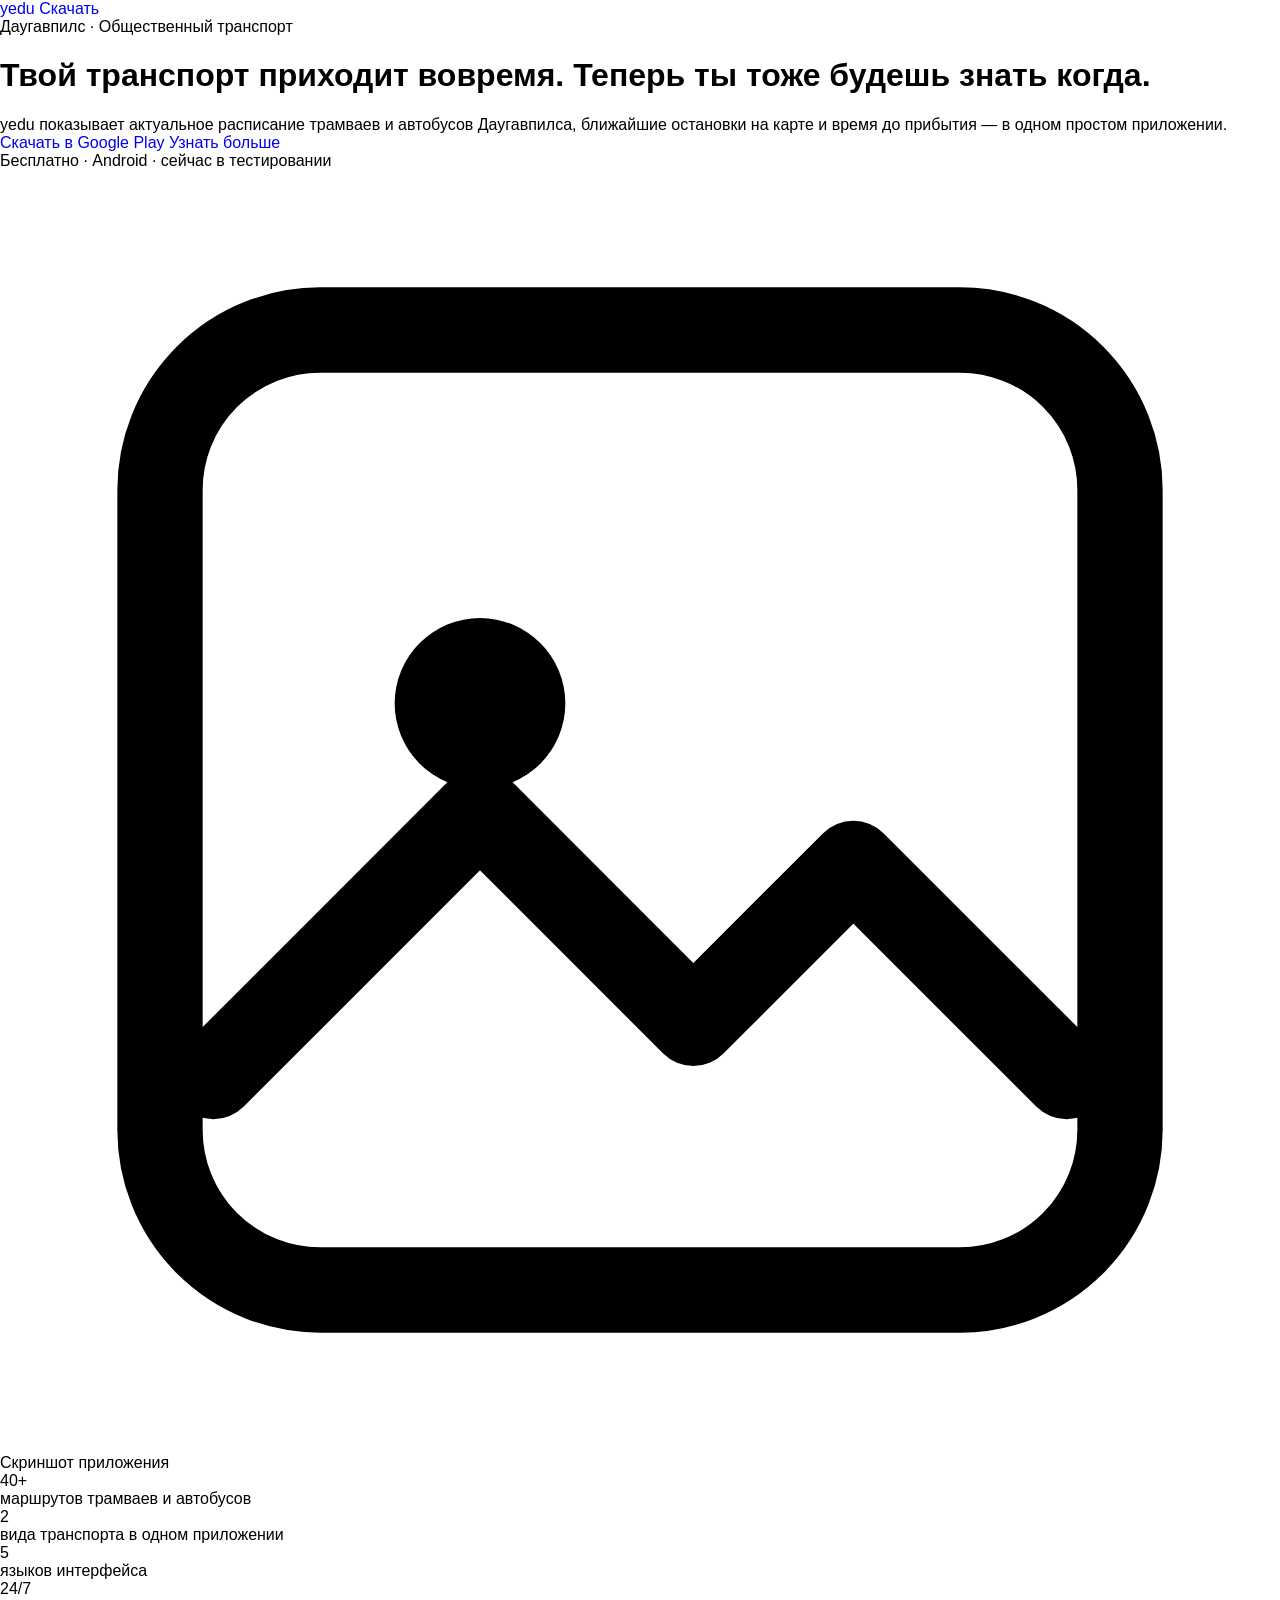
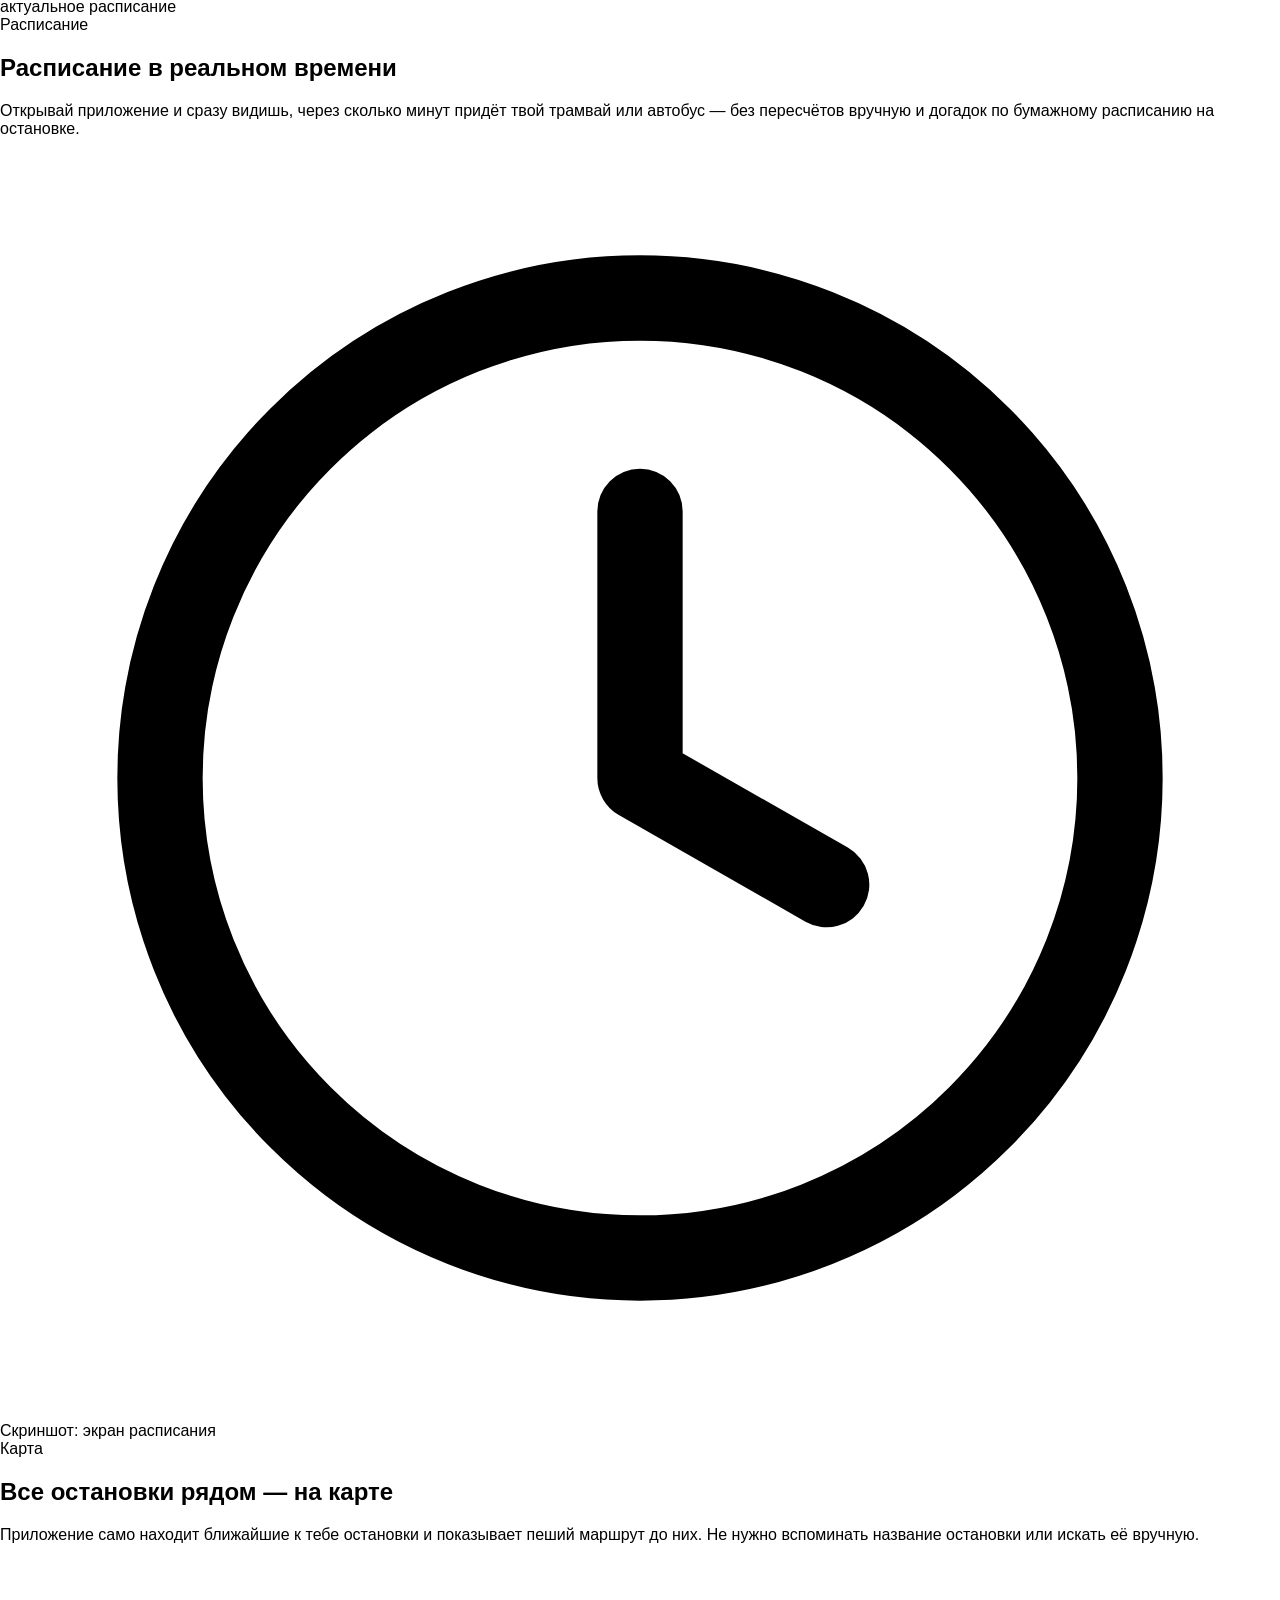
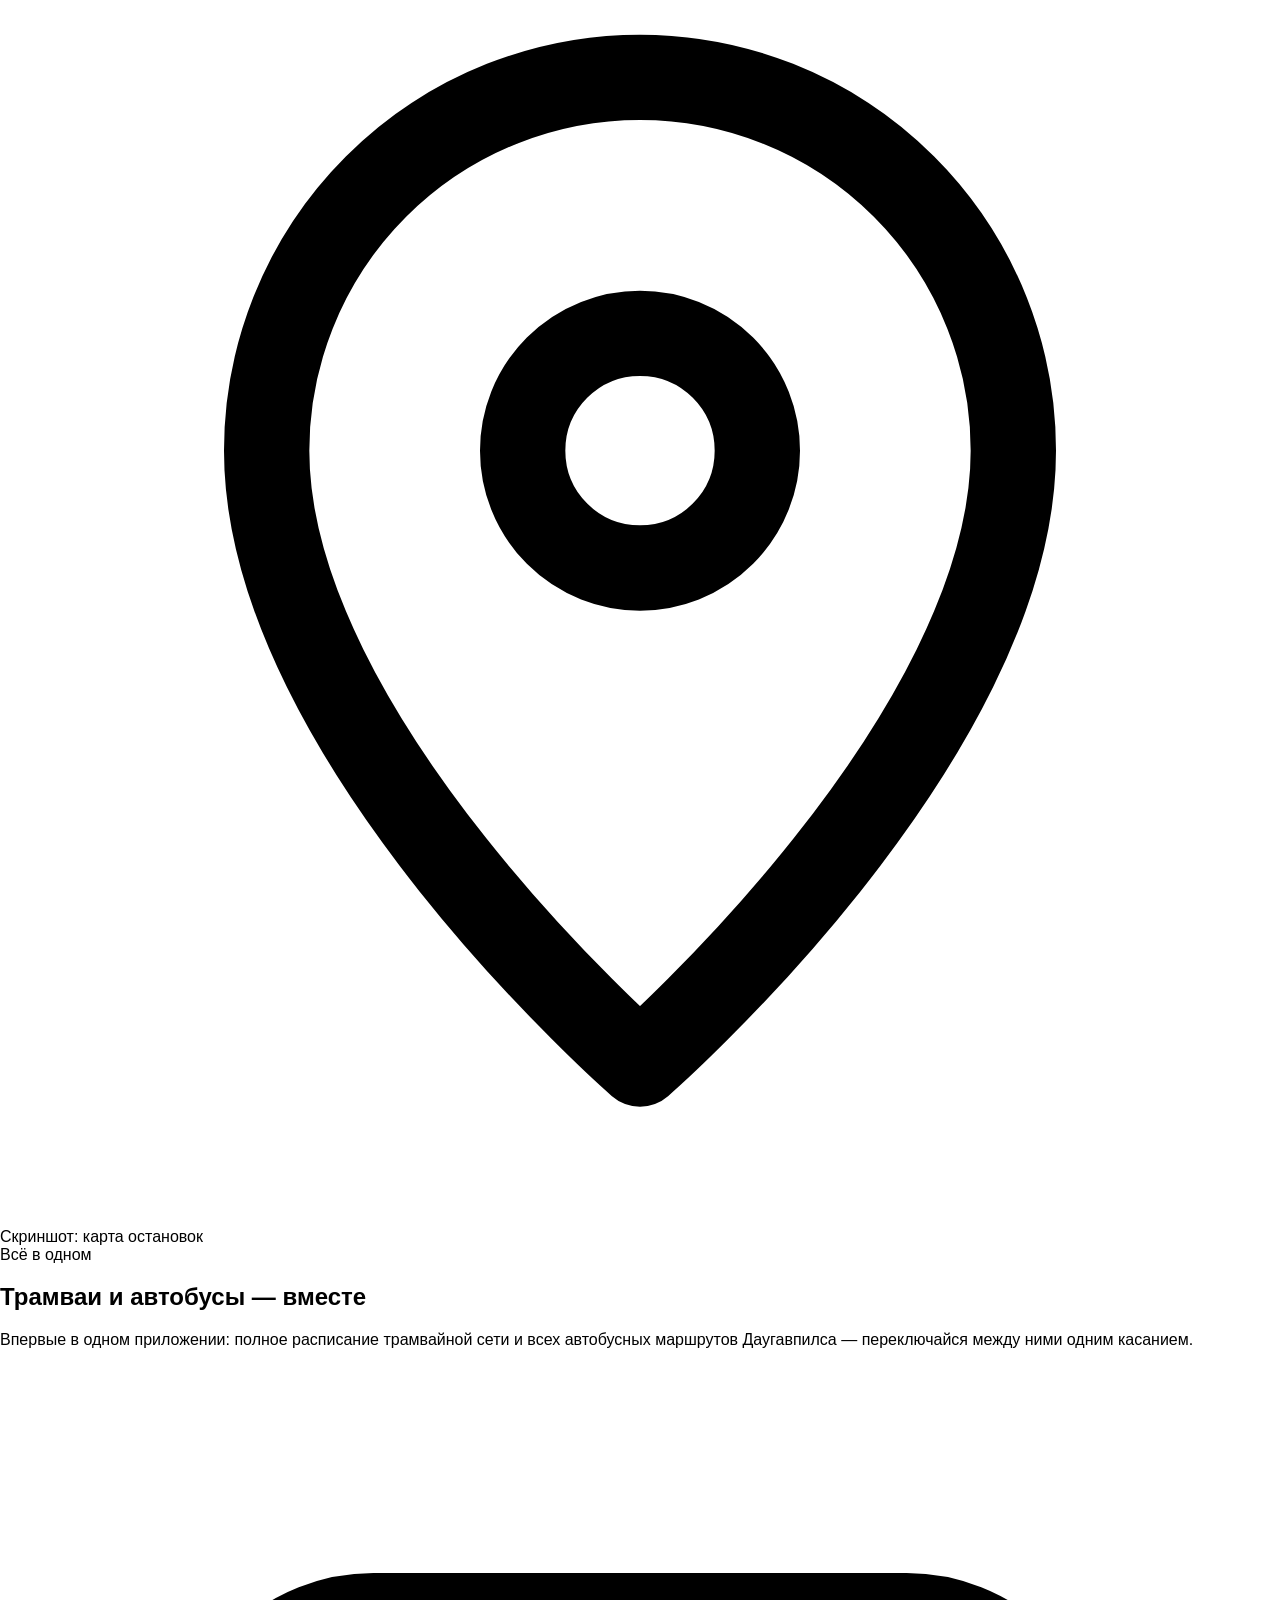
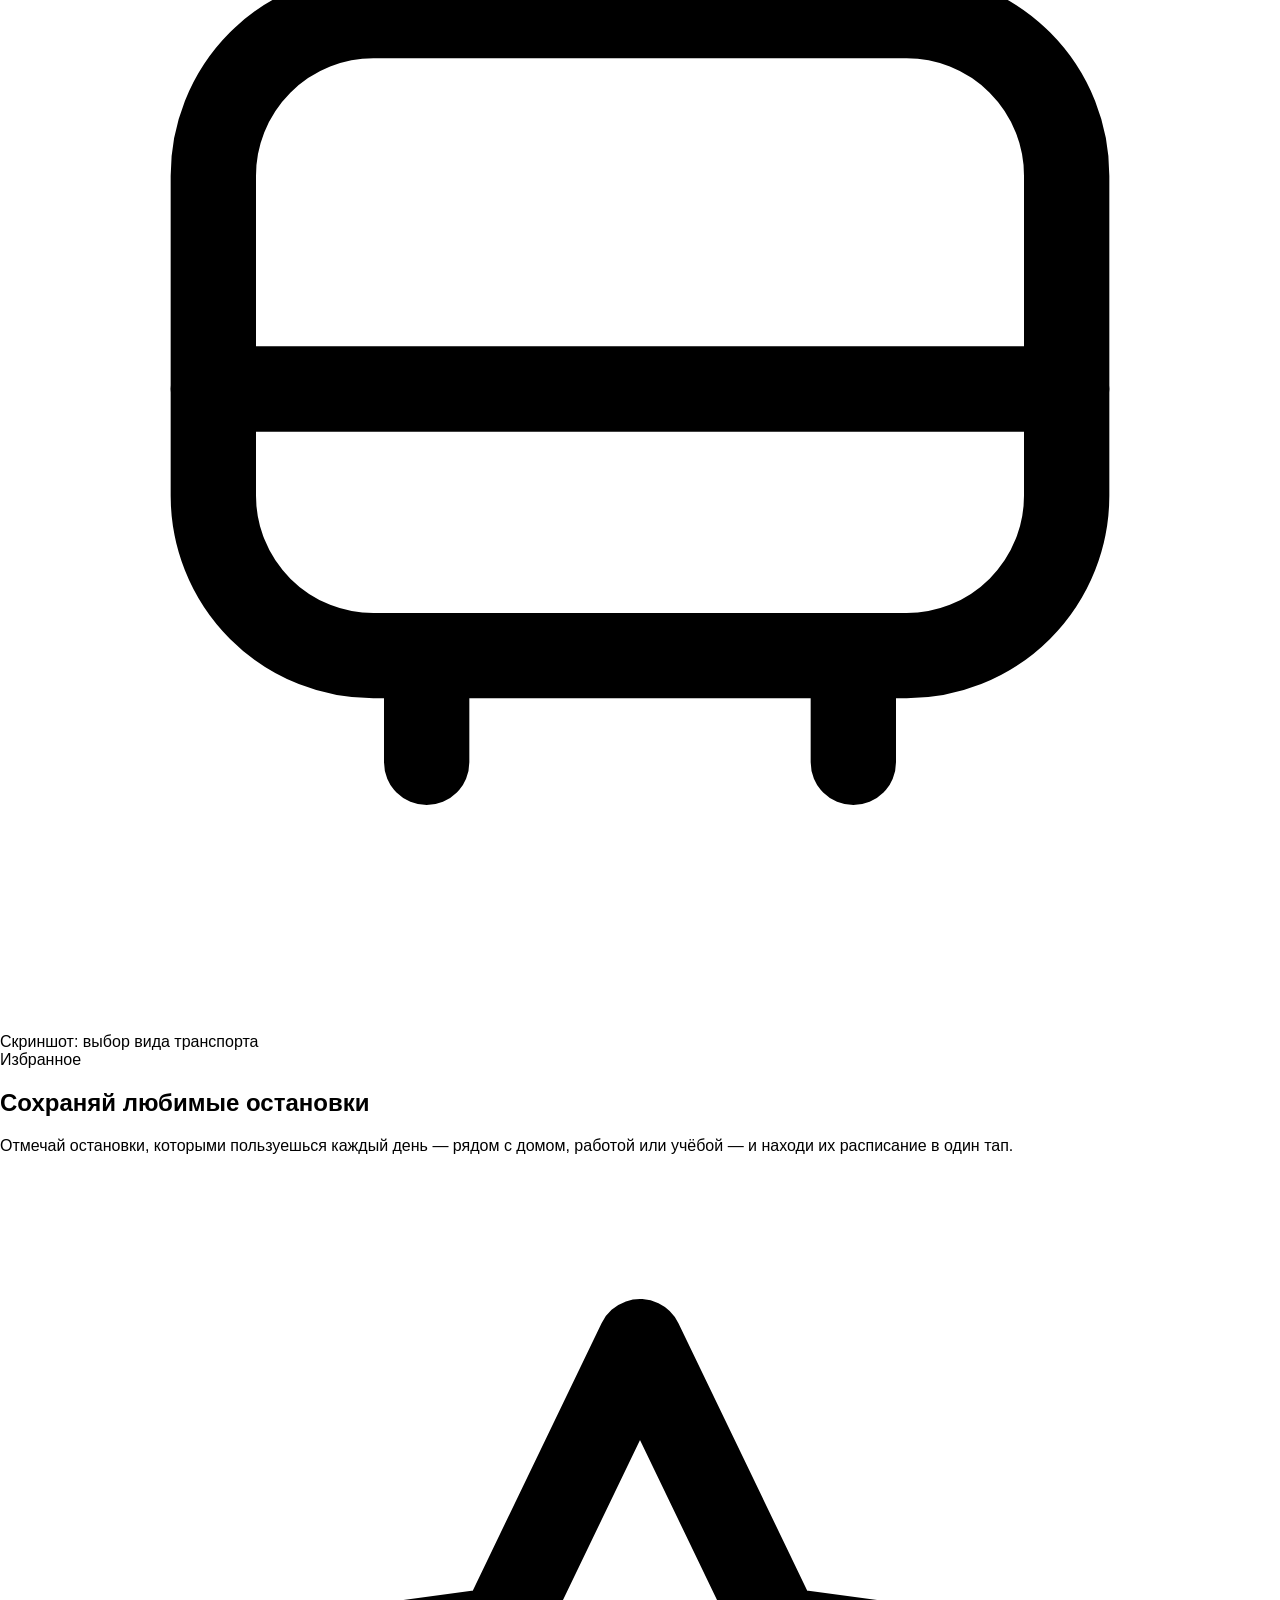
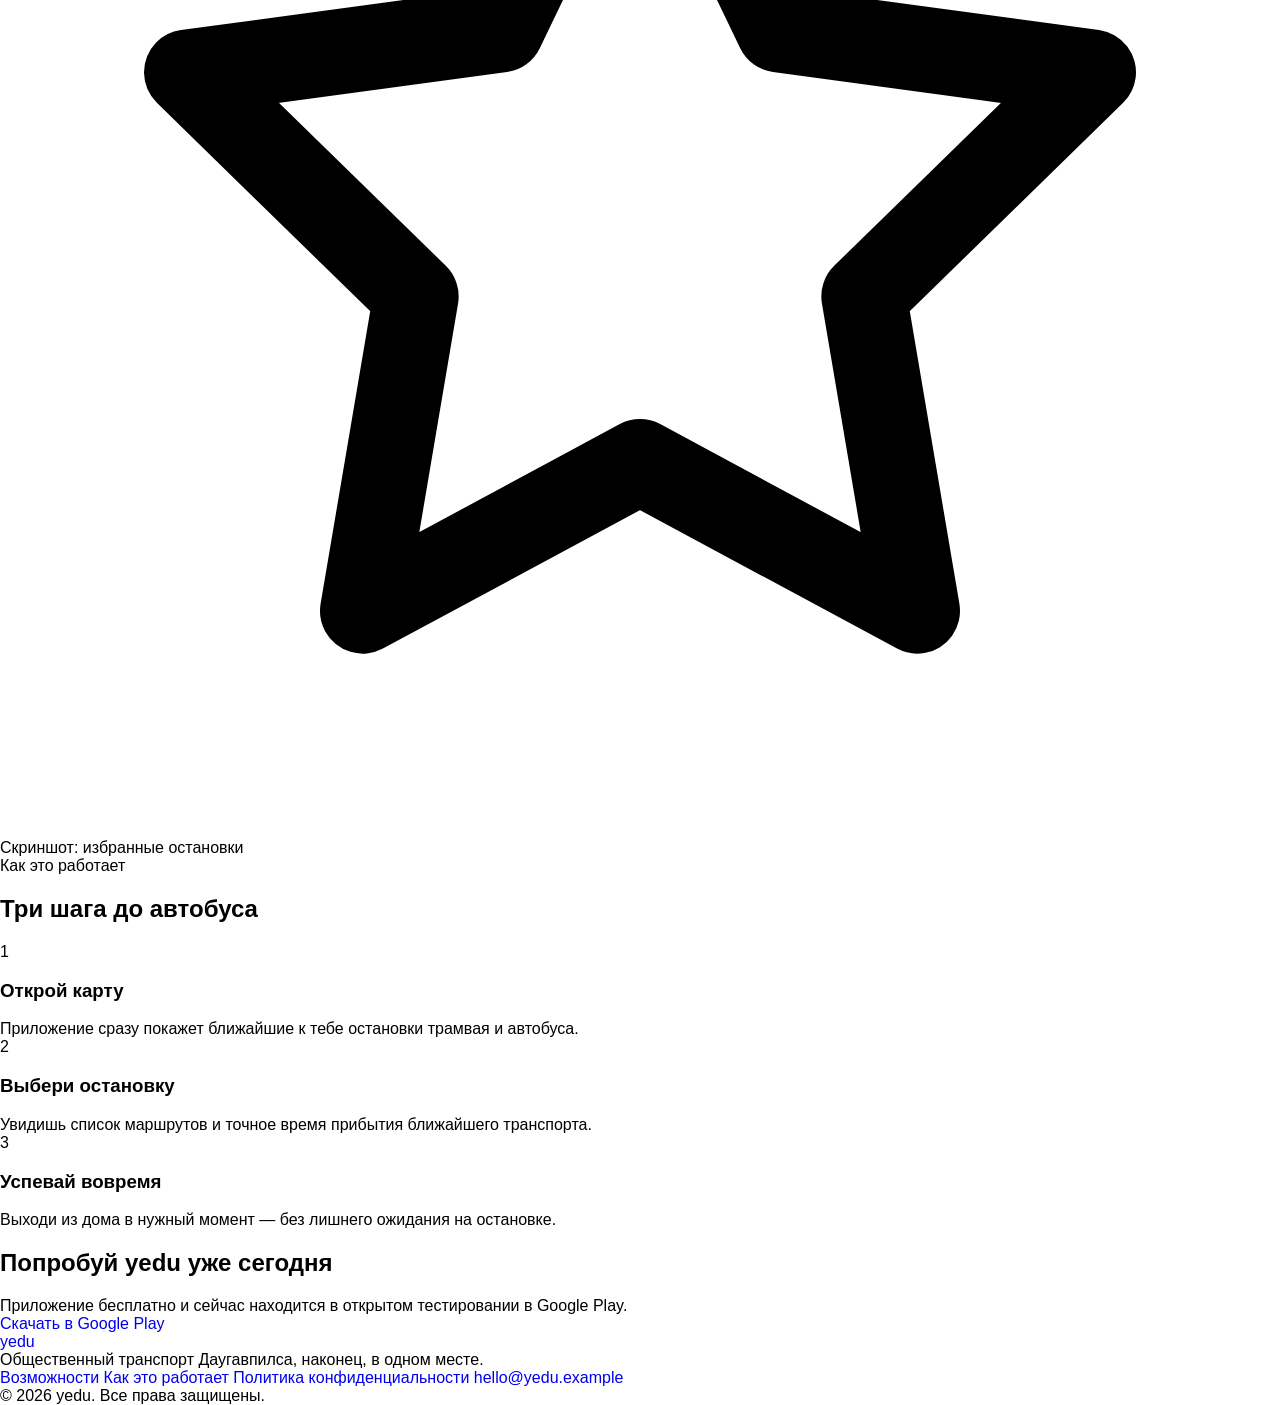
==== index.html @ 458695af "Create index.html" ====
<!DOCTYPE html>
<html lang="ru">
<head>
<meta charset="UTF-8">
<meta name="viewport" content="width=device-width, initial-scale=1.0">
<title>yedu — общественный транспорт Даугавпилса</title>
<meta name="description" content="yedu показывает актуальное расписание трамваев и автобусов Даугавпилса, ближайшие остановки на карте и время прибытия транспорта.">
<link rel="preconnect" href="https://fonts.googleapis.com">
<link rel="preconnect" href="https://fonts.gstatic.com" crossorigin>
<link href="https://fonts.googleapis.com/css2?family=Manrope:wght@500;600;700;800&display=swap" rel="stylesheet">
<link rel="stylesheet" href="css/style.css">
<noscript><style>.reveal { opacity: 1 !important; transform: none !important; }</style></noscript>
</head>
<body>

<nav class="nav">
  <div class="container">
    <a href="#" class="logo">
      <span class="logo-mark"></span>
      yedu
    </a>
    <a href="#download" class="btn btn-accent btn-small">Скачать</a>
  </div>
</nav>

<header class="hero">
  <div class="blob blob-1" data-parallax="0.15"></div>
  <div class="blob blob-2" data-parallax="0.1"></div>
  <div class="container">
    <div class="hero-copy">
      <span class="eyebrow">Даугавпилс · Общественный транспорт</span>
      <h1>Твой транспорт приходит вовремя. Теперь ты тоже будешь знать когда.</h1>
      <p class="lead">
        yedu показывает актуальное расписание трамваев и автобусов Даугавпилса, ближайшие
        остановки на карте и время до прибытия — в одном простом приложении.
      </p>
      <div class="hero-ctas">
        <a href="#download" class="btn btn-primary">Скачать в Google Play</a>
        <a href="#features" class="btn btn-ghost">Узнать больше</a>
      </div>
      <p class="hero-note">Бесплатно · Android · сейчас в тестировании</p>
    </div>
    <div class="hero-visual">
      <div class="phone-frame" data-parallax="-0.06">
        <div class="phone-notch"></div>
        <div class="phone-screen">
          <div class="placeholder-img">
            <svg viewBox="0 0 24 24" fill="none" xmlns="http://www.w3.org/2000/svg">
              <rect x="3" y="3" width="18" height="18" rx="3" stroke="currentColor" stroke-width="1.6"/>
              <circle cx="9" cy="10" r="1.6" fill="currentColor"/>
              <path d="M4 17l5-5 4 4 3-3 4 4" stroke="currentColor" stroke-width="1.6" stroke-linecap="round" stroke-linejoin="round"/>
            </svg>
            Скриншот приложения
          </div>
        </div>
      </div>
    </div>
  </div>
</header>

<section class="stats">
  <div class="container">
    <div>
      <div class="stat-num">40+</div>
      <div class="stat-label">маршрутов трамваев и автобусов</div>
    </div>
    <div>
      <div class="stat-num">2</div>
      <div class="stat-label">вида транспорта в одном приложении</div>
    </div>
    <div>
      <div class="stat-num">5</div>
      <div class="stat-label">языков интерфейса</div>
    </div>
    <div>
      <div class="stat-num">24/7</div>
      <div class="stat-label">актуальное расписание</div>
    </div>
  </div>
</section>

<section class="features" id="features">
  <div class="container">

    <div class="feature-row reveal">
      <div class="feature-copy">
        <span class="eyebrow">Расписание</span>
        <h2>Расписание в реальном времени</h2>
        <p>
          Открывай приложение и сразу видишь, через сколько минут придёт твой трамвай
          или автобус — без пересчётов вручную и догадок по бумажному расписанию на остановке.
        </p>
      </div>
      <div class="feature-visual">
        <div class="placeholder-img">
          <svg viewBox="0 0 24 24" fill="none" xmlns="http://www.w3.org/2000/svg">
            <circle cx="12" cy="12" r="9" stroke="currentColor" stroke-width="1.6"/>
            <path d="M12 7v5l3.5 2" stroke="currentColor" stroke-width="1.6" stroke-linecap="round" stroke-linejoin="round"/>
          </svg>
          Скриншот: экран расписания
        </div>
      </div>
    </div>

    <div class="feature-row reverse reveal">
      <div class="feature-copy">
        <span class="eyebrow">Карта</span>
        <h2>Все остановки рядом — на карте</h2>
        <p>
          Приложение само находит ближайшие к тебе остановки и показывает пеший маршрут
          до них. Не нужно вспоминать название остановки или искать её вручную.
        </p>
      </div>
      <div class="feature-visual">
        <div class="placeholder-img">
          <svg viewBox="0 0 24 24" fill="none" xmlns="http://www.w3.org/2000/svg">
            <path d="M12 21s7-6.1 7-11.5A7 7 0 0 0 5 9.5C5 14.9 12 21 12 21z" stroke="currentColor" stroke-width="1.6" stroke-linejoin="round"/>
            <circle cx="12" cy="9.5" r="2.2" stroke="currentColor" stroke-width="1.6"/>
          </svg>
          Скриншот: карта остановок
        </div>
      </div>
    </div>

    <div class="feature-row reveal">
      <div class="feature-copy">
        <span class="eyebrow">Всё в одном</span>
        <h2>Трамваи и автобусы — вместе</h2>
        <p>
          Впервые в одном приложении: полное расписание трамвайной сети и всех
          автобусных маршрутов Даугавпилса — переключайся между ними одним касанием.
        </p>
      </div>
      <div class="feature-visual">
        <div class="placeholder-img">
          <svg viewBox="0 0 24 24" fill="none" xmlns="http://www.w3.org/2000/svg">
            <rect x="4" y="5" width="16" height="12" rx="3" stroke="currentColor" stroke-width="1.6"/>
            <path d="M4 12h16M8 17v2M16 17v2" stroke="currentColor" stroke-width="1.6" stroke-linecap="round"/>
          </svg>
          Скриншот: выбор вида транспорта
        </div>
      </div>
    </div>

    <div class="feature-row reverse reveal">
      <div class="feature-copy">
        <span class="eyebrow">Избранное</span>
        <h2>Сохраняй любимые остановки</h2>
        <p>
          Отмечай остановки, которыми пользуешься каждый день — рядом с домом,
          работой или учёбой — и находи их расписание в один тап.
        </p>
      </div>
      <div class="feature-visual">
        <div class="placeholder-img">
          <svg viewBox="0 0 24 24" fill="none" xmlns="http://www.w3.org/2000/svg">
            <path d="M12 3.5l2.6 5.4 5.9.8-4.3 4.2 1 5.9-5.2-2.8-5.2 2.8 1-5.9-4.3-4.2 5.9-.8L12 3.5z" stroke="currentColor" stroke-width="1.6" stroke-linejoin="round"/>
          </svg>
          Скриншот: избранные остановки
        </div>
      </div>
    </div>

  </div>
</section>

<section class="how" id="how">
  <div class="container">
    <div class="how-head reveal">
      <span class="eyebrow">Как это работает</span>
      <h2>Три шага до автобуса</h2>
    </div>
    <div class="steps">
      <div class="step reveal">
        <div class="step-num">1</div>
        <h3>Открой карту</h3>
        <p>Приложение сразу покажет ближайшие к тебе остановки трамвая и автобуса.</p>
      </div>
      <div class="step reveal">
        <div class="step-num">2</div>
        <h3>Выбери остановку</h3>
        <p>Увидишь список маршрутов и точное время прибытия ближайшего транспорта.</p>
      </div>
      <div class="step reveal">
        <div class="step-num">3</div>
        <h3>Успевай вовремя</h3>
        <p>Выходи из дома в нужный момент — без лишнего ожидания на остановке.</p>
      </div>
    </div>
  </div>
</section>

<section class="cta-banner reveal" id="download">
  <div class="container">
    <h2>Попробуй yedu уже сегодня</h2>
    <p>Приложение бесплатно и сейчас находится в открытом тестировании в Google Play.</p>
    <a href="#" class="btn btn-primary">Скачать в Google Play</a>
  </div>
</section>

<footer>
  <div class="container">
    <div class="footer-top">
      <div class="footer-brand">
        <a href="#" class="logo">
          <span class="logo-mark"></span>
          yedu
        </a>
        <p>Общественный транспорт Даугавпилса, наконец, в одном месте.</p>
      </div>
      <nav class="footer-links">
        <a href="#features">Возможности</a>
        <a href="#how">Как это работает</a>
        <a href="privacy.html">Политика конфиденциальности</a>
        <a href="mailto:hello@yedu.example">hello@yedu.example</a>
      </nav>
    </div>
    <div class="footer-bottom">
      <span>© 2026 yedu. Все права защищены.</span>
    </div>
  </div>
</footer>

<script src="js/main.js"></script>
</body>
</html>
---- css/style.css ----
@import url("https://fonts.googleapis.com/css2?family=Roboto:ital,wght@0,300;0,400;0,700;1,300;1,400;1,700&display=swap");
.header {
  max-width: 1300px;
  left: 50%;
  transform: translateX(-50%);
  width: 100%;
  height: 50px;
  padding: 30px 0;
  border-bottom: 1px solid rgba(255, 255, 255, 0.3); }
  .header .burger, .header .mhk-logo-mob {
    display: none; }
  .header .content {
    display: flex;
    flex-wrap: wrap; }
    .header .content .btn-group, .header .content .btn-order {
      width: 192px; }
    .header .content .btn-group {
      display: flex;
      align-items: center;
      height: 50px; }
      .header .content .btn-group .btn {
        display: flex;
        align-items: center;
        justify-content: center;
        width: 28px;
        height: 28px; }
        .header .content .btn-group .btn .fab {
          color: #FFF;
          font-size: 16px; }
    .header .content ul {
      display: flex;
      height: 50px;
      align-items: center;
      justify-content: center;
      width: calc(100% - 384px); }
      .header .content ul li {
        display: flex;
        justify-content: center;
        padding: 0 20px; }
        .header .content ul li .link {
          font-size: 13px;
          letter-spacing: 3px;
          color: #FFF;
          text-transform: uppercase;
          line-height: 18px;
          font-weight: 300;
          text-align: center; }
        .header .content ul li .mhk-logo {
          display: block;
          margin: 0 120px;
          width: 84px;
          height: 33px;
          background: url("../img/mhk-logo.svg") no-repeat center;
          background-size: 84px auto; }
    .header .content .btn-order {
      text-transform: uppercase;
      height: 50px;
      font-size: 13px;
      border-radius: 25px;
      letter-spacing: 3px;
      line-height: 18px;
      background: transparent;
      border: 1px solid;
      color: #FFF;
      border-color: #FFF;
      line-height: 48px; }
      .header .content .btn-order:hover {
        color: #222;
        background: #FFF;
        transition: all 0.3s ease-in-out; }
      .header .content .btn-order i {
        margin-left: 10px; }
  @media screen and (max-width: 1340px) {
    .header {
      max-width: calc(100% - 40px);
      width: calc(100% - 40px); }
      .header .content > ul > li > .mhk-logo {
        margin: 0; } }
  @media screen and (max-width: 960px) {
    .header .content .btn-group, .header .content .btn-order {
      width: 160px; }
    .header .content ul {
      width: calc(100% - 320px); }
      .header .content ul li {
        padding: 15px; } }
  @media screen and (max-width: 860px) {
    .header .content .btn-group, .header .content .btn-order {
      width: 84px; }
    .header .content .btn-order {
      margin-left: 34px;
      width: 50px; }
      .header .content .btn-order .title {
        display: none; }
      .header .content .btn-order .fas {
        margin-left: 0; }
    .header .content ul {
      width: calc(100% - 168px); }
      .header .content ul li {
        padding: 0 10px; } }
  @media screen and (max-width: 720px) {
    .header .mhk-logo-mob {
      z-index: 11;
      position: absolute;
      display: block;
      left: 0;
      top: 38px;
      width: 84px;
      height: 33px;
      background: url("../img/mhk-logo.svg") no-repeat center;
      background-size: 84px auto; }
    .header .burger {
      position: absolute;
      z-index: 11;
      display: flex;
      align-items: center;
      top: 38px;
      right: 0;
      width: 33px;
      height: 32px;
      padding: 0;
      border: none;
      background: transparent; }
      .header .burger .bars {
        position: relative;
        width: 33px;
        height: 2px;
        background: #FFF; }
        .header .burger .bars:before, .header .burger .bars:after {
          position: absolute;
          left: 0;
          width: 33px;
          height: 2px;
          content: '';
          background: #FFF;
          transform: rotate(0deg); }
        .header .burger .bars:before {
          top: 15px; }
        .header .burger .bars:after {
          bottom: 15px; }
    .header .content {
      position: absolute;
      display: none;
      top: -100%;
      height: calc(100% - 110px); }
    .header.open {
      position: absolute;
      left: 0;
      width: 100%;
      height: 100vh;
      border: none;
      background: #FFF; }
      .header.open .mhk-logo-mob {
        left: 20px;
        transition: background-image 0.3s ease-in-out;
        background: url("../img/mhk-logo-dark.svg") no-repeat center;
        background-size: 84px auto; }
      .header.open .burger {
        right: 20px; }
        .header.open .burger .bars {
          transition: all 0.3s ease-in-out;
          background: rgba(255, 255, 255, 0); }
          .header.open .burger .bars:before, .header.open .burger .bars:after {
            top: 0;
            background: #222;
            transition: all 0.3s ease-in-out; }
          .header.open .burger .bars:before {
            transform: rotate(45deg); }
          .header.open .burger .bars:after {
            transform: rotate(-45deg); }
      .header.open .content {
        display: block;
        top: 110px;
        width: calc(100% - 40px);
        padding: 0 20px;
        transition: all 0.3s ease-in-out; }
        .header.open .content .btn-group {
          width: 100%;
          margin-left: -10px; }
          .header.open .content .btn-group .btn > .fab {
            color: #222; }
            .header.open .content .btn-group .btn > .fab:hover {
              color: #D4B254;
              transition: color 0.3s ease-in-out; }
        .header.open .content ul {
          display: block;
          width: 100%;
          height: auto;
          flex-wrap: wrap;
          padding-bottom: 20px; }
          .header.open .content ul li {
            width: 100%;
            padding: 0; }
            .header.open .content ul li .link {
              display: block;
              width: 100%;
              padding: 10px 0;
              color: #222;
              text-align: left; }
              .header.open .content ul li .link:hover {
                color: #D4B254;
                transition: color 0.3s ease-in-out; }
            .header.open .content ul li .mhk-logo {
              display: none; }
        .header.open .content .btn-order {
          margin-left: 0;
          width: 100%;
          color: #D4B254;
          border-color: #D4B254; }
          .header.open .content .btn-order .title {
            display: inline-block; }
          .header.open .content .btn-order .fas {
            margin-left: 10px; }
          .header.open .content .btn-order:hover {
            color: #FFF;
            background: #D4B254; } }

.slideshow-container .header {
  position: absolute;
  top: 0;
  left: 50%;
  transform: translateX(-50%);
  z-index: 5; }
  .slideshow-container .header.open {
    position: fixed;
    left: 0;
    max-width: 100%;
    transform: translateX(0); }

.footer {
  position: relative;
  width: calc(100% - 40px);
  min-height: 395px;
  padding: 40px 20px 60px 20px;
  background: #000; }
  .footer:before {
    position: absolute;
    z-index: 1;
    left: 0;
    top: 0;
    display: block;
    width: 100%;
    height: 100%;
    content: '';
    opacity: 0.1;
    background: url("../img/footer.jpg") no-repeat center;
    background-size: cover; }
  .footer .content {
    position: relative;
    z-index: 2;
    margin: 0 auto;
    display: flex;
    flex-wrap: wrap;
    justify-content: center;
    width: 100%;
    max-width: 1300px; }
    .footer .content .mhk-logo {
      position: relative;
      width: 100%;
      height: 32px;
      background: url("../img/mhk-logo.svg") no-repeat center;
      background-size: auto 32px; }
      .footer .content .mhk-logo:before, .footer .content .mhk-logo:after {
        position: absolute;
        top: 16px;
        width: calc(50% - 60px);
        height: 1px;
        content: '';
        background: rgba(255, 255, 255, 0.2); }
      .footer .content .mhk-logo:before {
        left: 0; }
      .footer .content .mhk-logo:after {
        right: 0; }
    .footer .content .nav {
      display: flex;
      flex-wrap: wrap;
      width: 100%;
      max-width: 860px; }
      .footer .content .nav .col {
        width: 25%; }
        .footer .content .nav .col h5 {
          margin: 0;
          display: block;
          padding: 32px 0 24px 0;
          font-size: 24px;
          font-weight: 700;
          color: #FFF;
          line-height: 42px; }
        .footer .content .nav .col ul {
          padding: 0; }
          .footer .content .nav .col ul li a {
            font-size: 13px;
            line-height: 30px;
            letter-spacing: 3px;
            text-transform: uppercase;
            color: rgba(255, 255, 255, 0.8); }
            .footer .content .nav .col ul li a:hover {
              color: #FFF;
              transition: all 0.3s ease-in-out; }
          .footer .content .nav .col ul.social {
            display: flex;
            flex-wrap: nowrap; }
            .footer .content .nav .col ul.social li {
              padding-right: 15px; }
              .footer .content .nav .col ul.social li a {
                display: flex;
                align-items: center;
                justify-content: center;
                width: 40px;
                height: 40px;
                background: #FFF;
                border-radius: 50%; }
                .footer .content .nav .col ul.social li a .fab {
                  color: #000;
                  text-align: center;
                  width: 18px;
                  font-size: 22px; }
                  .footer .content .nav .col ul.social li a .fab.fa-facebook-f {
                    width: 10px;
                    font-size: 18px; }
                  .footer .content .nav .col ul.social li a .fab.fa-twitter {
                    margin-top: 1px; }
    .footer .content .copyrights {
      width: 100%;
      padding: 38px 0 54px 0px;
      font-size: 13px;
      line-height: 26px;
      color: rgba(255, 255, 255, 0.5);
      text-align: center;
      border-bottom: 1px solid rgba(255, 255, 255, 0.2); }
  @media screen and (max-width: 760px) {
    .footer .content > .nav > .col {
      width: 50%; } }
  @media screen and (max-width: 414px) {
    .footer .content > .nav > .col {
      width: 100%;
      display: flex;
      flex-wrap: wrap;
      justify-content: center;
      text-align: center; }
      .footer .content > .nav > .col h5 {
        width: 100%; }
      .footer .content > .nav > .col ul {
        width: 100%; }
        .footer .content > .nav > .col ul.social {
          justify-content: center; }
          .footer .content > .nav > .col ul.social li {
            padding: 0 8px; } }

.slideshow-container {
  position: relative;
  width: 100%;
  height: 900px;
  background: #222; }
  .slideshow-container .slides {
    position: relative;
    display: flex;
    align-items: center;
    width: calc(100% - 40px);
    height: 860px;
    padding: 40px 20px 0 20px; }
    .slideshow-container .slides .dd {
      position: relative;
      z-index: 3;
      margin: 0 auto;
      display: flex;
      flex-wrap: wrap;
      max-width: 1300px;
      width: 100%;
      color: #FFF;
      justify-content: center;
      text-align: center; }
      .slideshow-container .slides .dd label {
        display: block;
        margin-bottom: 6px;
        width: 100%;
        font-size: 13px;
        text-transform: uppercase;
        letter-spacing: 3px;
        font-weight: 300; }
      .slideshow-container .slides .dd h1 {
        display: block;
        margin: 0 15%;
        width: 70%;
        font-size: 52px;
        letter-spacing: -1px;
        font-weight: 700;
        line-height: 58px; }
      .slideshow-container .slides .dd .btn {
        margin-top: 30px;
        text-transform: uppercase;
        padding: 0 55px;
        height: 60px;
        font-size: 15px;
        border-radius: 30px;
        letter-spacing: 3px;
        line-height: 20px;
        border: none;
        color: #FFF;
        background: #D4B254;
        box-shadow: 0 2px 10px rgba(0, 0, 0, 0.33); }
        .slideshow-container .slides .dd .btn:hover {
          transition: all 0.3s ease-in-out;
          background: #C8A74B; }
        .slideshow-container .slides .dd .btn:hover {
          box-shadow: 0 2px 5px rgba(0, 0, 0, 0.4); }
    .slideshow-container .slides:before {
      display: block;
      position: absolute;
      left: 0;
      top: 0;
      z-index: 2;
      width: 100%;
      height: 100%;
      content: '';
      background-image: linear-gradient(rgba(0, 0, 0, 0.5), rgba(0, 0, 0, 0.3)); }
    .slideshow-container .slides.slide1, .slideshow-container .slides.slide2 {
      position: relative;
      z-index: 1; }
    .slideshow-container .slides.slide1 {
      background: url("../img/cover_pic1.jpg") no-repeat center;
      background-size: cover; }
    .slideshow-container .slides.slide2 {
      background: url("../img/cover_pic2.jpg") no-repeat center;
      background-size: cover; }
    .slideshow-container .slides.fade {
      -webkit-animation-name: fade;
      -webkit-animation-duration: 5s;
      animation-name: fade;
      animation-duration: 5s;
      animation-timing-function: ease-in-out; }

@-webkit-keyframes fade {
  0% {
    opacity: 0.2; }
  5% {
    opacity: 1; }
  95% {
    opacity: 1; }
  100% {
    opacity: 0.2; } }

@keyframes fade {
  0% {
    opacity: 0.2; }
  5% {
    opacity: 1; }
  95% {
    opacity: 1; }
  100% {
    opacity: 0.2; } }
  .slideshow-container .slide-bars {
    position: absolute;
    bottom: 30px;
    left: 0;
    z-index: 4;
    display: flex;
    width: 100%;
    height: 5px;
    justify-content: center; }
    .slideshow-container .slide-bars .bar {
      margin: 0 5px;
      width: 50px;
      height: 5px;
      border-radius: 2.5px;
      background: #FFF; }
      .slideshow-container .slide-bars .bar.active {
        background: #D4B254; }
  @media screen and (max-width: 414px) {
    .slideshow-container {
      min-height: 736px;
      height: auto; }
      .slideshow-container .slides {
        height: 586px;
        padding: 110px 20px 40px 20px; }
        .slideshow-container .slides h1 {
          margin: 0;
          width: 100%;
          font-size: 42px; } }

.intro-container {
  display: flex;
  flex-wrap: wrap;
  width: 100%;
  padding: 2px 0;
  background: #FFF; }
  .intro-container .pic {
    width: 50%;
    height: 666px;
    background: url("../img/intro.jpg") no-repeat;
    background-size: cover; }
  .intro-container .dd {
    display: flex;
    flex-wrap: wrap;
    align-content: center;
    max-width: 560px;
    width: calc(100% - 90px);
    padding: 20px 20px 20px 70px; }
    .intro-container .dd label {
      display: block;
      padding: 6px 0;
      text-transform: uppercase;
      font-size: 13px;
      color: #D4B254;
      letter-spacing: 3px;
      line-height: 18px;
      font-weight: 300; }
    .intro-container .dd h2 {
      margin: 0;
      display: block;
      font-size: 42px;
      color: #222;
      line-height: 52px;
      font-weight: 700; }
    .intro-container .dd p {
      display: block;
      padding-top: 28px;
      font-size: 15px;
      color: #777;
      line-height: 28px; }
    .intro-container .dd .btn {
      margin-top: 30px;
      text-transform: uppercase;
      padding: 0 55px;
      height: 60px;
      font-size: 15px;
      border-radius: 30px;
      letter-spacing: 3px;
      line-height: 20px;
      border: none;
      color: #FFF;
      background: #D4B254; }
      .intro-container .dd .btn:hover {
        transition: all 0.3s ease-in-out;
        background: #C8A74B; }
  @media screen and (max-width: 1320px) {
    .intro-container .dd {
      max-width: calc(50% - 120px);
      padding: 20px 50px 20px 70px; } }
  @media screen and (max-width: 760px) {
    .intro-container .pic {
      order: 2;
      width: 100%;
      height: 420px; }
    .intro-container .dd {
      order: 1;
      max-width: calc(100% - 40px);
      width: calc(100% - 40px);
      padding: 40px 20px;
      text-align: center;
      justify-content: center; } }

.feedback-container {
  position: relative;
  display: flex;
  align-items: center;
  min-height: 600px;
  background: #EEE; }
  .feedback-container .feedback {
    margin: 0 auto;
    max-width: 600px;
    width: calc(100% - 40px);
    padding: 40px 20px;
    text-align: center; }
    .feedback-container .feedback label {
      text-transform: uppercase;
      font-size: 13px;
      color: #D4B254;
      letter-spacing: 3px;
      line-height: 18px;
      font-weight: 300; }
    .feedback-container .feedback h3 {
      margin: 0;
      padding: 9px 0;
      display: block;
      font-size: 32px;
      color: #222;
      line-height: 42px;
      font-weight: 700; }
    .feedback-container .feedback p, .feedback-container .feedback .by {
      display: block;
      font-size: 18px;
      line-height: 32px;
      color: #777; }
    .feedback-container .feedback p {
      padding: 15px 0;
      font-size: 18px;
      line-height: 32px; }
    .feedback-container .feedback .by {
      font-size: 15px;
      line-height: 28px; }
    .feedback-container .feedback .btn {
      margin-top: 30px;
      text-transform: uppercase;
      padding: 0 55px;
      height: 60px;
      font-size: 15px;
      border-radius: 30px;
      letter-spacing: 3px;
      line-height: 20px;
      border: none;
      color: #FFF;
      background: #D4B254; }
      .feedback-container .feedback .btn:hover {
        transition: all 0.3s ease-in-out;
        background: #C8A74B; }
    .feedback-container .feedback.fade {
      -webkit-animation-name: fade;
      -webkit-animation-duration: 5s;
      animation-name: fade;
      animation-duration: 5s;
      animation-timing-function: ease-in-out; }

@-webkit-keyframes fade {
  0% {
    opacity: 0; }
  10% {
    opacity: 1; }
  90% {
    opacity: 1; }
  100% {
    opacity: 0; } }

@keyframes fade {
  0% {
    opacity: 0; }
  10% {
    opacity: 1; }
  90% {
    opacity: 1; }
  100% {
    opacity: 0; } }
  .feedback-container .btn-prev, .feedback-container .btn-next {
    position: absolute;
    top: 50%;
    left: 50%;
    display: block;
    width: 35px;
    height: 70px;
    border: none; }
    .feedback-container .btn-prev:before, .feedback-container .btn-prev:after, .feedback-container .btn-next:before, .feedback-container .btn-next:after {
      position: absolute;
      width: 2px;
      height: 50px;
      background: #D4B254;
      content: ''; }
    .feedback-container .btn-prev:hover:before, .feedback-container .btn-prev:hover:after, .feedback-container .btn-next:hover:before, .feedback-container .btn-next:hover:after {
      background: #C8A74B;
      transition: background-color 0.3s ease-in-out; }
  .feedback-container .btn-prev {
    transform: translate(-575px, -35px); }
    .feedback-container .btn-prev:before {
      top: -7px;
      transform: rotate(45deg); }
    .feedback-container .btn-prev:after {
      bottom: -7px;
      transform: rotate(-45deg); }
  .feedback-container .btn-next {
    transform: translate(575px, -35px); }
    .feedback-container .btn-next:before {
      bottom: -7px;
      transform: rotate(45deg); }
    .feedback-container .btn-next:after {
      top: -7px;
      transform: rotate(-45deg); }
  @media screen and (max-width: 1320px) {
    .feedback-container .btn-prev, .feedback-container .btn-next {
      transform: translate(0, -35px); }
    .feedback-container .btn-prev {
      left: 40px; }
    .feedback-container .btn-next {
      left: inherit;
      right: 40px; } }
  @media screen and (max-width: 960px) {
    .feedback-container .feedback {
      max-width: 100%;
      width: calc(100% - 210px);
      padding: 40px 105px; } }
  @media screen and (max-width: 414px) {
    .feedback-container .feedback {
      width: calc(100% - 90px);
      padding: 40px 45px; }
      .feedback-container .feedback p {
        width: calc(100% - 40px);
        padding: 15px 20px; }
    .feedback-container .btn-prev, .feedback-container .btn-next {
      width: 25px;
      height: 50px; }
      .feedback-container .btn-prev:before, .feedback-container .btn-prev:after, .feedback-container .btn-next:before, .feedback-container .btn-next:after {
        height: 36px; }
    .feedback-container .btn-prev {
      left: 20px; }
      .feedback-container .btn-prev:before {
        top: -5px; }
      .feedback-container .btn-prev:after {
        bottom: -5px; }
    .feedback-container .btn-next {
      left: inherit;
      right: 20px; }
      .feedback-container .btn-next:before {
        bottom: -5px; }
      .feedback-container .btn-next:after {
        top: -5px; } }

.gallery-preview {
  margin: 0 auto;
  display: flex;
  flex-wrap: wrap;
  max-width: 1320px;
  width: 100%;
  padding: 60px 0 100px 0;
  text-align: center;
  justify-content: center; }
  .gallery-preview h4 {
    display: block;
    margin: 0;
    padding: 25px 20px;
    width: calc(100% - 40px);
    font-size: 32px;
    color: #222;
    font-weight: 700;
    line-height: 42px; }
  .gallery-preview ul {
    display: flex;
    flex-wrap: wrap;
    width: 100%;
    padding: 0; }
    .gallery-preview ul li {
      width: calc(25% - 20px);
      padding: 10px; }
      .gallery-preview ul li .gallery-pic img {
        position: relative;
        z-index: 1;
        width: 100%;
        display: block;
        transform: scale(1, 1); }
      .gallery-preview ul li .gallery-pic:hover img {
        z-index: 2;
        transform: scale(1.05, 1.05);
        transition: transform 0.3s ease-in-out; }
  .gallery-preview .btn {
    margin-top: 30px;
    text-transform: uppercase;
    padding: 0 55px;
    height: 60px;
    font-size: 15px;
    border-radius: 30px;
    letter-spacing: 3px;
    line-height: 20px;
    border: none;
    color: #FFF;
    background: #D4B254; }
    .gallery-preview .btn:hover {
      transition: all 0.3s ease-in-out;
      background: #C8A74B; }
  @media screen and (max-width: 1340px) {
    .gallery-preview ul {
      width: calc(100% - 20px);
      padding: 0 10px; } }
  @media screen and (max-width: 960px) {
    .gallery-preview ul li {
      width: calc(50% - 20px); } }
  @media screen and (max-width: 414px) {
    .gallery-preview {
      padding: 20px 0 50px 0; } }
  @media screen and (max-width: 375px) {
    .gallery-preview ul li {
      width: calc(100% - 20px); } }

/*!
 * Font Awesome Free 5.15.1 by @fontawesome - https://fontawesome.com
 * License - https://fontawesome.com/license/free (Icons: CC BY 4.0, Fonts: SIL OFL 1.1, Code: MIT License)
 */
.fa,
.fas,
.far,
.fal,
.fad,
.fab {
  -moz-osx-font-smoothing: grayscale;
  -webkit-font-smoothing: antialiased;
  display: inline-block;
  font-style: normal;
  font-variant: normal;
  text-rendering: auto;
  line-height: 1; }

.fa-lg {
  font-size: 1.3333333333em;
  line-height: 0.75em;
  vertical-align: -.0667em; }

.fa-xs {
  font-size: .75em; }

.fa-sm {
  font-size: .875em; }

.fa-1x {
  font-size: 1em; }

.fa-2x {
  font-size: 2em; }

.fa-3x {
  font-size: 3em; }

.fa-4x {
  font-size: 4em; }

.fa-5x {
  font-size: 5em; }

.fa-6x {
  font-size: 6em; }

.fa-7x {
  font-size: 7em; }

.fa-8x {
  font-size: 8em; }

.fa-9x {
  font-size: 9em; }

.fa-10x {
  font-size: 10em; }

.fa-fw {
  text-align: center;
  width: 1.25em; }

.fa-ul {
  list-style-type: none;
  margin-left: 2.5em;
  padding-left: 0; }
  .fa-ul > li {
    position: relative; }

.fa-li {
  left: -2em;
  position: absolute;
  text-align: center;
  width: 2em;
  line-height: inherit; }

.fa-border {
  border: solid 0.08em #eee;
  border-radius: .1em;
  padding: .2em .25em .15em; }

.fa-pull-left {
  float: left; }

.fa-pull-right {
  float: right; }

.fa.fa-pull-left,
.fas.fa-pull-left,
.far.fa-pull-left,
.fal.fa-pull-left,
.fab.fa-pull-left {
  margin-right: .3em; }

.fa.fa-pull-right,
.fas.fa-pull-right,
.far.fa-pull-right,
.fal.fa-pull-right,
.fab.fa-pull-right {
  margin-left: .3em; }

.fa-spin {
  animation: fa-spin 2s infinite linear; }

.fa-pulse {
  animation: fa-spin 1s infinite steps(8); }

@keyframes fa-spin {
  0% {
    transform: rotate(0deg); }
  100% {
    transform: rotate(360deg); } }

.fa-rotate-90 {
  -ms-filter: "progid:DXImageTransform.Microsoft.BasicImage(rotation=1)";
  transform: rotate(90deg); }

.fa-rotate-180 {
  -ms-filter: "progid:DXImageTransform.Microsoft.BasicImage(rotation=2)";
  transform: rotate(180deg); }

.fa-rotate-270 {
  -ms-filter: "progid:DXImageTransform.Microsoft.BasicImage(rotation=3)";
  transform: rotate(270deg); }

.fa-flip-horizontal {
  -ms-filter: "progid:DXImageTransform.Microsoft.BasicImage(rotation=0, mirror=1)";
  transform: scale(-1, 1); }

.fa-flip-vertical {
  -ms-filter: "progid:DXImageTransform.Microsoft.BasicImage(rotation=2, mirror=1)";
  transform: scale(1, -1); }

.fa-flip-both, .fa-flip-horizontal.fa-flip-vertical {
  -ms-filter: "progid:DXImageTransform.Microsoft.BasicImage(rotation=2, mirror=1)";
  transform: scale(-1, -1); }

:root .fa-rotate-90,
:root .fa-rotate-180,
:root .fa-rotate-270,
:root .fa-flip-horizontal,
:root .fa-flip-vertical,
:root .fa-flip-both {
  filter: none; }

.fa-stack {
  display: inline-block;
  height: 2em;
  line-height: 2em;
  position: relative;
  vertical-align: middle;
  width: 2.5em; }

.fa-stack-1x,
.fa-stack-2x {
  left: 0;
  position: absolute;
  text-align: center;
  width: 100%; }

.fa-stack-1x {
  line-height: inherit; }

.fa-stack-2x {
  font-size: 2em; }

.fa-inverse {
  color: #fff; }

/* Font Awesome uses the Unicode Private Use Area (PUA) to ensure screen
readers do not read off random characters that represent icons */
.fa-500px:before {
  content: "\f26e"; }

.fa-accessible-icon:before {
  content: "\f368"; }

.fa-accusoft:before {
  content: "\f369"; }

.fa-acquisitions-incorporated:before {
  content: "\f6af"; }

.fa-ad:before {
  content: "\f641"; }

.fa-address-book:before {
  content: "\f2b9"; }

.fa-address-card:before {
  content: "\f2bb"; }

.fa-adjust:before {
  content: "\f042"; }

.fa-adn:before {
  content: "\f170"; }

.fa-adversal:before {
  content: "\f36a"; }

.fa-affiliatetheme:before {
  content: "\f36b"; }

.fa-air-freshener:before {
  content: "\f5d0"; }

.fa-airbnb:before {
  content: "\f834"; }

.fa-algolia:before {
  content: "\f36c"; }

.fa-align-center:before {
  content: "\f037"; }

.fa-align-justify:before {
  content: "\f039"; }

.fa-align-left:before {
  content: "\f036"; }

.fa-align-right:before {
  content: "\f038"; }

.fa-alipay:before {
  content: "\f642"; }

.fa-allergies:before {
  content: "\f461"; }

.fa-amazon:before {
  content: "\f270"; }

.fa-amazon-pay:before {
  content: "\f42c"; }

.fa-ambulance:before {
  content: "\f0f9"; }

.fa-american-sign-language-interpreting:before {
  content: "\f2a3"; }

.fa-amilia:before {
  content: "\f36d"; }

.fa-anchor:before {
  content: "\f13d"; }

.fa-android:before {
  content: "\f17b"; }

.fa-angellist:before {
  content: "\f209"; }

.fa-angle-double-down:before {
  content: "\f103"; }

.fa-angle-double-left:before {
  content: "\f100"; }

.fa-angle-double-right:before {
  content: "\f101"; }

.fa-angle-double-up:before {
  content: "\f102"; }

.fa-angle-down:before {
  content: "\f107"; }

.fa-angle-left:before {
  content: "\f104"; }

.fa-angle-right:before {
  content: "\f105"; }

.fa-angle-up:before {
  content: "\f106"; }

.fa-angry:before {
  content: "\f556"; }

.fa-angrycreative:before {
  content: "\f36e"; }

.fa-angular:before {
  content: "\f420"; }

.fa-ankh:before {
  content: "\f644"; }

.fa-app-store:before {
  content: "\f36f"; }

.fa-app-store-ios:before {
  content: "\f370"; }

.fa-apper:before {
  content: "\f371"; }

.fa-apple:before {
  content: "\f179"; }

.fa-apple-alt:before {
  content: "\f5d1"; }

.fa-apple-pay:before {
  content: "\f415"; }

.fa-archive:before {
  content: "\f187"; }

.fa-archway:before {
  content: "\f557"; }

.fa-arrow-alt-circle-down:before {
  content: "\f358"; }

.fa-arrow-alt-circle-left:before {
  content: "\f359"; }

.fa-arrow-alt-circle-right:before {
  content: "\f35a"; }

.fa-arrow-alt-circle-up:before {
  content: "\f35b"; }

.fa-arrow-circle-down:before {
  content: "\f0ab"; }

.fa-arrow-circle-left:before {
  content: "\f0a8"; }

.fa-arrow-circle-right:before {
  content: "\f0a9"; }

.fa-arrow-circle-up:before {
  content: "\f0aa"; }

.fa-arrow-down:before {
  content: "\f063"; }

.fa-arrow-left:before {
  content: "\f060"; }

.fa-arrow-right:before {
  content: "\f061"; }

.fa-arrow-up:before {
  content: "\f062"; }

.fa-arrows-alt:before {
  content: "\f0b2"; }

.fa-arrows-alt-h:before {
  content: "\f337"; }

.fa-arrows-alt-v:before {
  content: "\f338"; }

.fa-artstation:before {
  content: "\f77a"; }

.fa-assistive-listening-systems:before {
  content: "\f2a2"; }

.fa-asterisk:before {
  content: "\f069"; }

.fa-asymmetrik:before {
  content: "\f372"; }

.fa-at:before {
  content: "\f1fa"; }

.fa-atlas:before {
  content: "\f558"; }

.fa-atlassian:before {
  content: "\f77b"; }

.fa-atom:before {
  content: "\f5d2"; }

.fa-audible:before {
  content: "\f373"; }

.fa-audio-description:before {
  content: "\f29e"; }

.fa-autoprefixer:before {
  content: "\f41c"; }

.fa-avianex:before {
  content: "\f374"; }

.fa-aviato:before {
  content: "\f421"; }

.fa-award:before {
  content: "\f559"; }

.fa-aws:before {
  content: "\f375"; }

.fa-baby:before {
  content: "\f77c"; }

.fa-baby-carriage:before {
  content: "\f77d"; }

.fa-backspace:before {
  content: "\f55a"; }

.fa-backward:before {
  content: "\f04a"; }

.fa-bacon:before {
  content: "\f7e5"; }

.fa-bacteria:before {
  content: "\e059"; }

.fa-bacterium:before {
  content: "\e05a"; }

.fa-bahai:before {
  content: "\f666"; }

.fa-balance-scale:before {
  content: "\f24e"; }

.fa-balance-scale-left:before {
  content: "\f515"; }

.fa-balance-scale-right:before {
  content: "\f516"; }

.fa-ban:before {
  content: "\f05e"; }

.fa-band-aid:before {
  content: "\f462"; }

.fa-bandcamp:before {
  content: "\f2d5"; }

.fa-barcode:before {
  content: "\f02a"; }

.fa-bars:before {
  content: "\f0c9"; }

.fa-baseball-ball:before {
  content: "\f433"; }

.fa-basketball-ball:before {
  content: "\f434"; }

.fa-bath:before {
  content: "\f2cd"; }

.fa-battery-empty:before {
  content: "\f244"; }

.fa-battery-full:before {
  content: "\f240"; }

.fa-battery-half:before {
  content: "\f242"; }

.fa-battery-quarter:before {
  content: "\f243"; }

.fa-battery-three-quarters:before {
  content: "\f241"; }

.fa-battle-net:before {
  content: "\f835"; }

.fa-bed:before {
  content: "\f236"; }

.fa-beer:before {
  content: "\f0fc"; }

.fa-behance:before {
  content: "\f1b4"; }

.fa-behance-square:before {
  content: "\f1b5"; }

.fa-bell:before {
  content: "\f0f3"; }

.fa-bell-slash:before {
  content: "\f1f6"; }

.fa-bezier-curve:before {
  content: "\f55b"; }

.fa-bible:before {
  content: "\f647"; }

.fa-bicycle:before {
  content: "\f206"; }

.fa-biking:before {
  content: "\f84a"; }

.fa-bimobject:before {
  content: "\f378"; }

.fa-binoculars:before {
  content: "\f1e5"; }

.fa-biohazard:before {
  content: "\f780"; }

.fa-birthday-cake:before {
  content: "\f1fd"; }

.fa-bitbucket:before {
  content: "\f171"; }

.fa-bitcoin:before {
  content: "\f379"; }

.fa-bity:before {
  content: "\f37a"; }

.fa-black-tie:before {
  content: "\f27e"; }

.fa-blackberry:before {
  content: "\f37b"; }

.fa-blender:before {
  content: "\f517"; }

.fa-blender-phone:before {
  content: "\f6b6"; }

.fa-blind:before {
  content: "\f29d"; }

.fa-blog:before {
  content: "\f781"; }

.fa-blogger:before {
  content: "\f37c"; }

.fa-blogger-b:before {
  content: "\f37d"; }

.fa-bluetooth:before {
  content: "\f293"; }

.fa-bluetooth-b:before {
  content: "\f294"; }

.fa-bold:before {
  content: "\f032"; }

.fa-bolt:before {
  content: "\f0e7"; }

.fa-bomb:before {
  content: "\f1e2"; }

.fa-bone:before {
  content: "\f5d7"; }

.fa-bong:before {
  content: "\f55c"; }

.fa-book:before {
  content: "\f02d"; }

.fa-book-dead:before {
  content: "\f6b7"; }

.fa-book-medical:before {
  content: "\f7e6"; }

.fa-book-open:before {
  content: "\f518"; }

.fa-book-reader:before {
  content: "\f5da"; }

.fa-bookmark:before {
  content: "\f02e"; }

.fa-bootstrap:before {
  content: "\f836"; }

.fa-border-all:before {
  content: "\f84c"; }

.fa-border-none:before {
  content: "\f850"; }

.fa-border-style:before {
  content: "\f853"; }

.fa-bowling-ball:before {
  content: "\f436"; }

.fa-box:before {
  content: "\f466"; }

.fa-box-open:before {
  content: "\f49e"; }

.fa-box-tissue:before {
  content: "\e05b"; }

.fa-boxes:before {
  content: "\f468"; }

.fa-braille:before {
  content: "\f2a1"; }

.fa-brain:before {
  content: "\f5dc"; }

.fa-bread-slice:before {
  content: "\f7ec"; }

.fa-briefcase:before {
  content: "\f0b1"; }

.fa-briefcase-medical:before {
  content: "\f469"; }

.fa-broadcast-tower:before {
  content: "\f519"; }

.fa-broom:before {
  content: "\f51a"; }

.fa-brush:before {
  content: "\f55d"; }

.fa-btc:before {
  content: "\f15a"; }

.fa-buffer:before {
  content: "\f837"; }

.fa-bug:before {
  content: "\f188"; }

.fa-building:before {
  content: "\f1ad"; }

.fa-bullhorn:before {
  content: "\f0a1"; }

.fa-bullseye:before {
  content: "\f140"; }

.fa-burn:before {
  content: "\f46a"; }

.fa-buromobelexperte:before {
  content: "\f37f"; }

.fa-bus:before {
  content: "\f207"; }

.fa-bus-alt:before {
  content: "\f55e"; }

.fa-business-time:before {
  content: "\f64a"; }

.fa-buy-n-large:before {
  content: "\f8a6"; }

.fa-buysellads:before {
  content: "\f20d"; }

.fa-calculator:before {
  content: "\f1ec"; }

.fa-calendar:before {
  content: "\f133"; }

.fa-calendar-alt:before {
  content: "\f073"; }

.fa-calendar-check:before {
  content: "\f274"; }

.fa-calendar-day:before {
  content: "\f783"; }

.fa-calendar-minus:before {
  content: "\f272"; }

.fa-calendar-plus:before {
  content: "\f271"; }

.fa-calendar-times:before {
  content: "\f273"; }

.fa-calendar-week:before {
  content: "\f784"; }

.fa-camera:before {
  content: "\f030"; }

.fa-camera-retro:before {
  content: "\f083"; }

.fa-campground:before {
  content: "\f6bb"; }

.fa-canadian-maple-leaf:before {
  content: "\f785"; }

.fa-candy-cane:before {
  content: "\f786"; }

.fa-cannabis:before {
  content: "\f55f"; }

.fa-capsules:before {
  content: "\f46b"; }

.fa-car:before {
  content: "\f1b9"; }

.fa-car-alt:before {
  content: "\f5de"; }

.fa-car-battery:before {
  content: "\f5df"; }

.fa-car-crash:before {
  content: "\f5e1"; }

.fa-car-side:before {
  content: "\f5e4"; }

.fa-caravan:before {
  content: "\f8ff"; }

.fa-caret-down:before {
  content: "\f0d7"; }

.fa-caret-left:before {
  content: "\f0d9"; }

.fa-caret-right:before {
  content: "\f0da"; }

.fa-caret-square-down:before {
  content: "\f150"; }

.fa-caret-square-left:before {
  content: "\f191"; }

.fa-caret-square-right:before {
  content: "\f152"; }

.fa-caret-square-up:before {
  content: "\f151"; }

.fa-caret-up:before {
  content: "\f0d8"; }

.fa-carrot:before {
  content: "\f787"; }

.fa-cart-arrow-down:before {
  content: "\f218"; }

.fa-cart-plus:before {
  content: "\f217"; }

.fa-cash-register:before {
  content: "\f788"; }

.fa-cat:before {
  content: "\f6be"; }

.fa-cc-amazon-pay:before {
  content: "\f42d"; }

.fa-cc-amex:before {
  content: "\f1f3"; }

.fa-cc-apple-pay:before {
  content: "\f416"; }

.fa-cc-diners-club:before {
  content: "\f24c"; }

.fa-cc-discover:before {
  content: "\f1f2"; }

.fa-cc-jcb:before {
  content: "\f24b"; }

.fa-cc-mastercard:before {
  content: "\f1f1"; }

.fa-cc-paypal:before {
  content: "\f1f4"; }

.fa-cc-stripe:before {
  content: "\f1f5"; }

.fa-cc-visa:before {
  content: "\f1f0"; }

.fa-centercode:before {
  content: "\f380"; }

.fa-centos:before {
  content: "\f789"; }

.fa-certificate:before {
  content: "\f0a3"; }

.fa-chair:before {
  content: "\f6c0"; }

.fa-chalkboard:before {
  content: "\f51b"; }

.fa-chalkboard-teacher:before {
  content: "\f51c"; }

.fa-charging-station:before {
  content: "\f5e7"; }

.fa-chart-area:before {
  content: "\f1fe"; }

.fa-chart-bar:before {
  content: "\f080"; }

.fa-chart-line:before {
  content: "\f201"; }

.fa-chart-pie:before {
  content: "\f200"; }

.fa-check:before {
  content: "\f00c"; }

.fa-check-circle:before {
  content: "\f058"; }

.fa-check-double:before {
  content: "\f560"; }

.fa-check-square:before {
  content: "\f14a"; }

.fa-cheese:before {
  content: "\f7ef"; }

.fa-chess:before {
  content: "\f439"; }

.fa-chess-bishop:before {
  content: "\f43a"; }

.fa-chess-board:before {
  content: "\f43c"; }

.fa-chess-king:before {
  content: "\f43f"; }

.fa-chess-knight:before {
  content: "\f441"; }

.fa-chess-pawn:before {
  content: "\f443"; }

.fa-chess-queen:before {
  content: "\f445"; }

.fa-chess-rook:before {
  content: "\f447"; }

.fa-chevron-circle-down:before {
  content: "\f13a"; }

.fa-chevron-circle-left:before {
  content: "\f137"; }

.fa-chevron-circle-right:before {
  content: "\f138"; }

.fa-chevron-circle-up:before {
  content: "\f139"; }

.fa-chevron-down:before {
  content: "\f078"; }

.fa-chevron-left:before {
  content: "\f053"; }

.fa-chevron-right:before {
  content: "\f054"; }

.fa-chevron-up:before {
  content: "\f077"; }

.fa-child:before {
  content: "\f1ae"; }

.fa-chrome:before {
  content: "\f268"; }

.fa-chromecast:before {
  content: "\f838"; }

.fa-church:before {
  content: "\f51d"; }

.fa-circle:before {
  content: "\f111"; }

.fa-circle-notch:before {
  content: "\f1ce"; }

.fa-city:before {
  content: "\f64f"; }

.fa-clinic-medical:before {
  content: "\f7f2"; }

.fa-clipboard:before {
  content: "\f328"; }

.fa-clipboard-check:before {
  content: "\f46c"; }

.fa-clipboard-list:before {
  content: "\f46d"; }

.fa-clock:before {
  content: "\f017"; }

.fa-clone:before {
  content: "\f24d"; }

.fa-closed-captioning:before {
  content: "\f20a"; }

.fa-cloud:before {
  content: "\f0c2"; }

.fa-cloud-download-alt:before {
  content: "\f381"; }

.fa-cloud-meatball:before {
  content: "\f73b"; }

.fa-cloud-moon:before {
  content: "\f6c3"; }

.fa-cloud-moon-rain:before {
  content: "\f73c"; }

.fa-cloud-rain:before {
  content: "\f73d"; }

.fa-cloud-showers-heavy:before {
  content: "\f740"; }

.fa-cloud-sun:before {
  content: "\f6c4"; }

.fa-cloud-sun-rain:before {
  content: "\f743"; }

.fa-cloud-upload-alt:before {
  content: "\f382"; }

.fa-cloudflare:before {
  content: "\e07d"; }

.fa-cloudscale:before {
  content: "\f383"; }

.fa-cloudsmith:before {
  content: "\f384"; }

.fa-cloudversify:before {
  content: "\f385"; }

.fa-cocktail:before {
  content: "\f561"; }

.fa-code:before {
  content: "\f121"; }

.fa-code-branch:before {
  content: "\f126"; }

.fa-codepen:before {
  content: "\f1cb"; }

.fa-codiepie:before {
  content: "\f284"; }

.fa-coffee:before {
  content: "\f0f4"; }

.fa-cog:before {
  content: "\f013"; }

.fa-cogs:before {
  content: "\f085"; }

.fa-coins:before {
  content: "\f51e"; }

.fa-columns:before {
  content: "\f0db"; }

.fa-comment:before {
  content: "\f075"; }

.fa-comment-alt:before {
  content: "\f27a"; }

.fa-comment-dollar:before {
  content: "\f651"; }

.fa-comment-dots:before {
  content: "\f4ad"; }

.fa-comment-medical:before {
  content: "\f7f5"; }

.fa-comment-slash:before {
  content: "\f4b3"; }

.fa-comments:before {
  content: "\f086"; }

.fa-comments-dollar:before {
  content: "\f653"; }

.fa-compact-disc:before {
  content: "\f51f"; }

.fa-compass:before {
  content: "\f14e"; }

.fa-compress:before {
  content: "\f066"; }

.fa-compress-alt:before {
  content: "\f422"; }

.fa-compress-arrows-alt:before {
  content: "\f78c"; }

.fa-concierge-bell:before {
  content: "\f562"; }

.fa-confluence:before {
  content: "\f78d"; }

.fa-connectdevelop:before {
  content: "\f20e"; }

.fa-contao:before {
  content: "\f26d"; }

.fa-cookie:before {
  content: "\f563"; }

.fa-cookie-bite:before {
  content: "\f564"; }

.fa-copy:before {
  content: "\f0c5"; }

.fa-copyright:before {
  content: "\f1f9"; }

.fa-cotton-bureau:before {
  content: "\f89e"; }

.fa-couch:before {
  content: "\f4b8"; }

.fa-cpanel:before {
  content: "\f388"; }

.fa-creative-commons:before {
  content: "\f25e"; }

.fa-creative-commons-by:before {
  content: "\f4e7"; }

.fa-creative-commons-nc:before {
  content: "\f4e8"; }

.fa-creative-commons-nc-eu:before {
  content: "\f4e9"; }

.fa-creative-commons-nc-jp:before {
  content: "\f4ea"; }

.fa-creative-commons-nd:before {
  content: "\f4eb"; }

.fa-creative-commons-pd:before {
  content: "\f4ec"; }

.fa-creative-commons-pd-alt:before {
  content: "\f4ed"; }

.fa-creative-commons-remix:before {
  content: "\f4ee"; }

.fa-creative-commons-sa:before {
  content: "\f4ef"; }

.fa-creative-commons-sampling:before {
  content: "\f4f0"; }

.fa-creative-commons-sampling-plus:before {
  content: "\f4f1"; }

.fa-creative-commons-share:before {
  content: "\f4f2"; }

.fa-creative-commons-zero:before {
  content: "\f4f3"; }

.fa-credit-card:before {
  content: "\f09d"; }

.fa-critical-role:before {
  content: "\f6c9"; }

.fa-crop:before {
  content: "\f125"; }

.fa-crop-alt:before {
  content: "\f565"; }

.fa-cross:before {
  content: "\f654"; }

.fa-crosshairs:before {
  content: "\f05b"; }

.fa-crow:before {
  content: "\f520"; }

.fa-crown:before {
  content: "\f521"; }

.fa-crutch:before {
  content: "\f7f7"; }

.fa-css3:before {
  content: "\f13c"; }

.fa-css3-alt:before {
  content: "\f38b"; }

.fa-cube:before {
  content: "\f1b2"; }

.fa-cubes:before {
  content: "\f1b3"; }

.fa-cut:before {
  content: "\f0c4"; }

.fa-cuttlefish:before {
  content: "\f38c"; }

.fa-d-and-d:before {
  content: "\f38d"; }

.fa-d-and-d-beyond:before {
  content: "\f6ca"; }

.fa-dailymotion:before {
  content: "\e052"; }

.fa-dashcube:before {
  content: "\f210"; }

.fa-database:before {
  content: "\f1c0"; }

.fa-deaf:before {
  content: "\f2a4"; }

.fa-deezer:before {
  content: "\e077"; }

.fa-delicious:before {
  content: "\f1a5"; }

.fa-democrat:before {
  content: "\f747"; }

.fa-deploydog:before {
  content: "\f38e"; }

.fa-deskpro:before {
  content: "\f38f"; }

.fa-desktop:before {
  content: "\f108"; }

.fa-dev:before {
  content: "\f6cc"; }

.fa-deviantart:before {
  content: "\f1bd"; }

.fa-dharmachakra:before {
  content: "\f655"; }

.fa-dhl:before {
  content: "\f790"; }

.fa-diagnoses:before {
  content: "\f470"; }

.fa-diaspora:before {
  content: "\f791"; }

.fa-dice:before {
  content: "\f522"; }

.fa-dice-d20:before {
  content: "\f6cf"; }

.fa-dice-d6:before {
  content: "\f6d1"; }

.fa-dice-five:before {
  content: "\f523"; }

.fa-dice-four:before {
  content: "\f524"; }

.fa-dice-one:before {
  content: "\f525"; }

.fa-dice-six:before {
  content: "\f526"; }

.fa-dice-three:before {
  content: "\f527"; }

.fa-dice-two:before {
  content: "\f528"; }

.fa-digg:before {
  content: "\f1a6"; }

.fa-digital-ocean:before {
  content: "\f391"; }

.fa-digital-tachograph:before {
  content: "\f566"; }

.fa-directions:before {
  content: "\f5eb"; }

.fa-discord:before {
  content: "\f392"; }

.fa-discourse:before {
  content: "\f393"; }

.fa-disease:before {
  content: "\f7fa"; }

.fa-divide:before {
  content: "\f529"; }

.fa-dizzy:before {
  content: "\f567"; }

.fa-dna:before {
  content: "\f471"; }

.fa-dochub:before {
  content: "\f394"; }

.fa-docker:before {
  content: "\f395"; }

.fa-dog:before {
  content: "\f6d3"; }

.fa-dollar-sign:before {
  content: "\f155"; }

.fa-dolly:before {
  content: "\f472"; }

.fa-dolly-flatbed:before {
  content: "\f474"; }

.fa-donate:before {
  content: "\f4b9"; }

.fa-door-closed:before {
  content: "\f52a"; }

.fa-door-open:before {
  content: "\f52b"; }

.fa-dot-circle:before {
  content: "\f192"; }

.fa-dove:before {
  content: "\f4ba"; }

.fa-download:before {
  content: "\f019"; }

.fa-draft2digital:before {
  content: "\f396"; }

.fa-drafting-compass:before {
  content: "\f568"; }

.fa-dragon:before {
  content: "\f6d5"; }

.fa-draw-polygon:before {
  content: "\f5ee"; }

.fa-dribbble:before {
  content: "\f17d"; }

.fa-dribbble-square:before {
  content: "\f397"; }

.fa-dropbox:before {
  content: "\f16b"; }

.fa-drum:before {
  content: "\f569"; }

.fa-drum-steelpan:before {
  content: "\f56a"; }

.fa-drumstick-bite:before {
  content: "\f6d7"; }

.fa-drupal:before {
  content: "\f1a9"; }

.fa-dumbbell:before {
  content: "\f44b"; }

.fa-dumpster:before {
  content: "\f793"; }

.fa-dumpster-fire:before {
  content: "\f794"; }

.fa-dungeon:before {
  content: "\f6d9"; }

.fa-dyalog:before {
  content: "\f399"; }

.fa-earlybirds:before {
  content: "\f39a"; }

.fa-ebay:before {
  content: "\f4f4"; }

.fa-edge:before {
  content: "\f282"; }

.fa-edge-legacy:before {
  content: "\e078"; }

.fa-edit:before {
  content: "\f044"; }

.fa-egg:before {
  content: "\f7fb"; }

.fa-eject:before {
  content: "\f052"; }

.fa-elementor:before {
  content: "\f430"; }

.fa-ellipsis-h:before {
  content: "\f141"; }

.fa-ellipsis-v:before {
  content: "\f142"; }

.fa-ello:before {
  content: "\f5f1"; }

.fa-ember:before {
  content: "\f423"; }

.fa-empire:before {
  content: "\f1d1"; }

.fa-envelope:before {
  content: "\f0e0"; }

.fa-envelope-open:before {
  content: "\f2b6"; }

.fa-envelope-open-text:before {
  content: "\f658"; }

.fa-envelope-square:before {
  content: "\f199"; }

.fa-envira:before {
  content: "\f299"; }

.fa-equals:before {
  content: "\f52c"; }

.fa-eraser:before {
  content: "\f12d"; }

.fa-erlang:before {
  content: "\f39d"; }

.fa-ethereum:before {
  content: "\f42e"; }

.fa-ethernet:before {
  content: "\f796"; }

.fa-etsy:before {
  content: "\f2d7"; }

.fa-euro-sign:before {
  content: "\f153"; }

.fa-evernote:before {
  content: "\f839"; }

.fa-exchange-alt:before {
  content: "\f362"; }

.fa-exclamation:before {
  content: "\f12a"; }

.fa-exclamation-circle:before {
  content: "\f06a"; }

.fa-exclamation-triangle:before {
  content: "\f071"; }

.fa-expand:before {
  content: "\f065"; }

.fa-expand-alt:before {
  content: "\f424"; }

.fa-expand-arrows-alt:before {
  content: "\f31e"; }

.fa-expeditedssl:before {
  content: "\f23e"; }

.fa-external-link-alt:before {
  content: "\f35d"; }

.fa-external-link-square-alt:before {
  content: "\f360"; }

.fa-eye:before {
  content: "\f06e"; }

.fa-eye-dropper:before {
  content: "\f1fb"; }

.fa-eye-slash:before {
  content: "\f070"; }

.fa-facebook:before {
  content: "\f09a"; }

.fa-facebook-f:before {
  content: "\f39e"; }

.fa-facebook-messenger:before {
  content: "\f39f"; }

.fa-facebook-square:before {
  content: "\f082"; }

.fa-fan:before {
  content: "\f863"; }

.fa-fantasy-flight-games:before {
  content: "\f6dc"; }

.fa-fast-backward:before {
  content: "\f049"; }

.fa-fast-forward:before {
  content: "\f050"; }

.fa-faucet:before {
  content: "\e005"; }

.fa-fax:before {
  content: "\f1ac"; }

.fa-feather:before {
  content: "\f52d"; }

.fa-feather-alt:before {
  content: "\f56b"; }

.fa-fedex:before {
  content: "\f797"; }

.fa-fedora:before {
  content: "\f798"; }

.fa-female:before {
  content: "\f182"; }

.fa-fighter-jet:before {
  content: "\f0fb"; }

.fa-figma:before {
  content: "\f799"; }

.fa-file:before {
  content: "\f15b"; }

.fa-file-alt:before {
  content: "\f15c"; }

.fa-file-archive:before {
  content: "\f1c6"; }

.fa-file-audio:before {
  content: "\f1c7"; }

.fa-file-code:before {
  content: "\f1c9"; }

.fa-file-contract:before {
  content: "\f56c"; }

.fa-file-csv:before {
  content: "\f6dd"; }

.fa-file-download:before {
  content: "\f56d"; }

.fa-file-excel:before {
  content: "\f1c3"; }

.fa-file-export:before {
  content: "\f56e"; }

.fa-file-image:before {
  content: "\f1c5"; }

.fa-file-import:before {
  content: "\f56f"; }

.fa-file-invoice:before {
  content: "\f570"; }

.fa-file-invoice-dollar:before {
  content: "\f571"; }

.fa-file-medical:before {
  content: "\f477"; }

.fa-file-medical-alt:before {
  content: "\f478"; }

.fa-file-pdf:before {
  content: "\f1c1"; }

.fa-file-powerpoint:before {
  content: "\f1c4"; }

.fa-file-prescription:before {
  content: "\f572"; }

.fa-file-signature:before {
  content: "\f573"; }

.fa-file-upload:before {
  content: "\f574"; }

.fa-file-video:before {
  content: "\f1c8"; }

.fa-file-word:before {
  content: "\f1c2"; }

.fa-fill:before {
  content: "\f575"; }

.fa-fill-drip:before {
  content: "\f576"; }

.fa-film:before {
  content: "\f008"; }

.fa-filter:before {
  content: "\f0b0"; }

.fa-fingerprint:before {
  content: "\f577"; }

.fa-fire:before {
  content: "\f06d"; }

.fa-fire-alt:before {
  content: "\f7e4"; }

.fa-fire-extinguisher:before {
  content: "\f134"; }

.fa-firefox:before {
  content: "\f269"; }

.fa-firefox-browser:before {
  content: "\e007"; }

.fa-first-aid:before {
  content: "\f479"; }

.fa-first-order:before {
  content: "\f2b0"; }

.fa-first-order-alt:before {
  content: "\f50a"; }

.fa-firstdraft:before {
  content: "\f3a1"; }

.fa-fish:before {
  content: "\f578"; }

.fa-fist-raised:before {
  content: "\f6de"; }

.fa-flag:before {
  content: "\f024"; }

.fa-flag-checkered:before {
  content: "\f11e"; }

.fa-flag-usa:before {
  content: "\f74d"; }

.fa-flask:before {
  content: "\f0c3"; }

.fa-flickr:before {
  content: "\f16e"; }

.fa-flipboard:before {
  content: "\f44d"; }

.fa-flushed:before {
  content: "\f579"; }

.fa-fly:before {
  content: "\f417"; }

.fa-folder:before {
  content: "\f07b"; }

.fa-folder-minus:before {
  content: "\f65d"; }

.fa-folder-open:before {
  content: "\f07c"; }

.fa-folder-plus:before {
  content: "\f65e"; }

.fa-font:before {
  content: "\f031"; }

.fa-font-awesome:before {
  content: "\f2b4"; }

.fa-font-awesome-alt:before {
  content: "\f35c"; }

.fa-font-awesome-flag:before {
  content: "\f425"; }

.fa-font-awesome-logo-full:before {
  content: "\f4e6"; }

.fa-fonticons:before {
  content: "\f280"; }

.fa-fonticons-fi:before {
  content: "\f3a2"; }

.fa-football-ball:before {
  content: "\f44e"; }

.fa-fort-awesome:before {
  content: "\f286"; }

.fa-fort-awesome-alt:before {
  content: "\f3a3"; }

.fa-forumbee:before {
  content: "\f211"; }

.fa-forward:before {
  content: "\f04e"; }

.fa-foursquare:before {
  content: "\f180"; }

.fa-free-code-camp:before {
  content: "\f2c5"; }

.fa-freebsd:before {
  content: "\f3a4"; }

.fa-frog:before {
  content: "\f52e"; }

.fa-frown:before {
  content: "\f119"; }

.fa-frown-open:before {
  content: "\f57a"; }

.fa-fulcrum:before {
  content: "\f50b"; }

.fa-funnel-dollar:before {
  content: "\f662"; }

.fa-futbol:before {
  content: "\f1e3"; }

.fa-galactic-republic:before {
  content: "\f50c"; }

.fa-galactic-senate:before {
  content: "\f50d"; }

.fa-gamepad:before {
  content: "\f11b"; }

.fa-gas-pump:before {
  content: "\f52f"; }

.fa-gavel:before {
  content: "\f0e3"; }

.fa-gem:before {
  content: "\f3a5"; }

.fa-genderless:before {
  content: "\f22d"; }

.fa-get-pocket:before {
  content: "\f265"; }

.fa-gg:before {
  content: "\f260"; }

.fa-gg-circle:before {
  content: "\f261"; }

.fa-ghost:before {
  content: "\f6e2"; }

.fa-gift:before {
  content: "\f06b"; }

.fa-gifts:before {
  content: "\f79c"; }

.fa-git:before {
  content: "\f1d3"; }

.fa-git-alt:before {
  content: "\f841"; }

.fa-git-square:before {
  content: "\f1d2"; }

.fa-github:before {
  content: "\f09b"; }

.fa-github-alt:before {
  content: "\f113"; }

.fa-github-square:before {
  content: "\f092"; }

.fa-gitkraken:before {
  content: "\f3a6"; }

.fa-gitlab:before {
  content: "\f296"; }

.fa-gitter:before {
  content: "\f426"; }

.fa-glass-cheers:before {
  content: "\f79f"; }

.fa-glass-martini:before {
  content: "\f000"; }

.fa-glass-martini-alt:before {
  content: "\f57b"; }

.fa-glass-whiskey:before {
  content: "\f7a0"; }

.fa-glasses:before {
  content: "\f530"; }

.fa-glide:before {
  content: "\f2a5"; }

.fa-glide-g:before {
  content: "\f2a6"; }

.fa-globe:before {
  content: "\f0ac"; }

.fa-globe-africa:before {
  content: "\f57c"; }

.fa-globe-americas:before {
  content: "\f57d"; }

.fa-globe-asia:before {
  content: "\f57e"; }

.fa-globe-europe:before {
  content: "\f7a2"; }

.fa-gofore:before {
  content: "\f3a7"; }

.fa-golf-ball:before {
  content: "\f450"; }

.fa-goodreads:before {
  content: "\f3a8"; }

.fa-goodreads-g:before {
  content: "\f3a9"; }

.fa-google:before {
  content: "\f1a0"; }

.fa-google-drive:before {
  content: "\f3aa"; }

.fa-google-pay:before {
  content: "\e079"; }

.fa-google-play:before {
  content: "\f3ab"; }

.fa-google-plus:before {
  content: "\f2b3"; }

.fa-google-plus-g:before {
  content: "\f0d5"; }

.fa-google-plus-square:before {
  content: "\f0d4"; }

.fa-google-wallet:before {
  content: "\f1ee"; }

.fa-gopuram:before {
  content: "\f664"; }

.fa-graduation-cap:before {
  content: "\f19d"; }

.fa-gratipay:before {
  content: "\f184"; }

.fa-grav:before {
  content: "\f2d6"; }

.fa-greater-than:before {
  content: "\f531"; }

.fa-greater-than-equal:before {
  content: "\f532"; }

.fa-grimace:before {
  content: "\f57f"; }

.fa-grin:before {
  content: "\f580"; }

.fa-grin-alt:before {
  content: "\f581"; }

.fa-grin-beam:before {
  content: "\f582"; }

.fa-grin-beam-sweat:before {
  content: "\f583"; }

.fa-grin-hearts:before {
  content: "\f584"; }

.fa-grin-squint:before {
  content: "\f585"; }

.fa-grin-squint-tears:before {
  content: "\f586"; }

.fa-grin-stars:before {
  content: "\f587"; }

.fa-grin-tears:before {
  content: "\f588"; }

.fa-grin-tongue:before {
  content: "\f589"; }

.fa-grin-tongue-squint:before {
  content: "\f58a"; }

.fa-grin-tongue-wink:before {
  content: "\f58b"; }

.fa-grin-wink:before {
  content: "\f58c"; }

.fa-grip-horizontal:before {
  content: "\f58d"; }

.fa-grip-lines:before {
  content: "\f7a4"; }

.fa-grip-lines-vertical:before {
  content: "\f7a5"; }

.fa-grip-vertical:before {
  content: "\f58e"; }

.fa-gripfire:before {
  content: "\f3ac"; }

.fa-grunt:before {
  content: "\f3ad"; }

.fa-guilded:before {
  content: "\e07e"; }

.fa-guitar:before {
  content: "\f7a6"; }

.fa-gulp:before {
  content: "\f3ae"; }

.fa-h-square:before {
  content: "\f0fd"; }

.fa-hacker-news:before {
  content: "\f1d4"; }

.fa-hacker-news-square:before {
  content: "\f3af"; }

.fa-hackerrank:before {
  content: "\f5f7"; }

.fa-hamburger:before {
  content: "\f805"; }

.fa-hammer:before {
  content: "\f6e3"; }

.fa-hamsa:before {
  content: "\f665"; }

.fa-hand-holding:before {
  content: "\f4bd"; }

.fa-hand-holding-heart:before {
  content: "\f4be"; }

.fa-hand-holding-medical:before {
  content: "\e05c"; }

.fa-hand-holding-usd:before {
  content: "\f4c0"; }

.fa-hand-holding-water:before {
  content: "\f4c1"; }

.fa-hand-lizard:before {
  content: "\f258"; }

.fa-hand-middle-finger:before {
  content: "\f806"; }

.fa-hand-paper:before {
  content: "\f256"; }

.fa-hand-peace:before {
  content: "\f25b"; }

.fa-hand-point-down:before {
  content: "\f0a7"; }

.fa-hand-point-left:before {
  content: "\f0a5"; }

.fa-hand-point-right:before {
  content: "\f0a4"; }

.fa-hand-point-up:before {
  content: "\f0a6"; }

.fa-hand-pointer:before {
  content: "\f25a"; }

.fa-hand-rock:before {
  content: "\f255"; }

.fa-hand-scissors:before {
  content: "\f257"; }

.fa-hand-sparkles:before {
  content: "\e05d"; }

.fa-hand-spock:before {
  content: "\f259"; }

.fa-hands:before {
  content: "\f4c2"; }

.fa-hands-helping:before {
  content: "\f4c4"; }

.fa-hands-wash:before {
  content: "\e05e"; }

.fa-handshake:before {
  content: "\f2b5"; }

.fa-handshake-alt-slash:before {
  content: "\e05f"; }

.fa-handshake-slash:before {
  content: "\e060"; }

.fa-hanukiah:before {
  content: "\f6e6"; }

.fa-hard-hat:before {
  content: "\f807"; }

.fa-hashtag:before {
  content: "\f292"; }

.fa-hat-cowboy:before {
  content: "\f8c0"; }

.fa-hat-cowboy-side:before {
  content: "\f8c1"; }

.fa-hat-wizard:before {
  content: "\f6e8"; }

.fa-hdd:before {
  content: "\f0a0"; }

.fa-head-side-cough:before {
  content: "\e061"; }

.fa-head-side-cough-slash:before {
  content: "\e062"; }

.fa-head-side-mask:before {
  content: "\e063"; }

.fa-head-side-virus:before {
  content: "\e064"; }

.fa-heading:before {
  content: "\f1dc"; }

.fa-headphones:before {
  content: "\f025"; }

.fa-headphones-alt:before {
  content: "\f58f"; }

.fa-headset:before {
  content: "\f590"; }

.fa-heart:before {
  content: "\f004"; }

.fa-heart-broken:before {
  content: "\f7a9"; }

.fa-heartbeat:before {
  content: "\f21e"; }

.fa-helicopter:before {
  content: "\f533"; }

.fa-highlighter:before {
  content: "\f591"; }

.fa-hiking:before {
  content: "\f6ec"; }

.fa-hippo:before {
  content: "\f6ed"; }

.fa-hips:before {
  content: "\f452"; }

.fa-hire-a-helper:before {
  content: "\f3b0"; }

.fa-history:before {
  content: "\f1da"; }

.fa-hive:before {
  content: "\e07f"; }

.fa-hockey-puck:before {
  content: "\f453"; }

.fa-holly-berry:before {
  content: "\f7aa"; }

.fa-home:before {
  content: "\f015"; }

.fa-hooli:before {
  content: "\f427"; }

.fa-hornbill:before {
  content: "\f592"; }

.fa-horse:before {
  content: "\f6f0"; }

.fa-horse-head:before {
  content: "\f7ab"; }

.fa-hospital:before {
  content: "\f0f8"; }

.fa-hospital-alt:before {
  content: "\f47d"; }

.fa-hospital-symbol:before {
  content: "\f47e"; }

.fa-hospital-user:before {
  content: "\f80d"; }

.fa-hot-tub:before {
  content: "\f593"; }

.fa-hotdog:before {
  content: "\f80f"; }

.fa-hotel:before {
  content: "\f594"; }

.fa-hotjar:before {
  content: "\f3b1"; }

.fa-hourglass:before {
  content: "\f254"; }

.fa-hourglass-end:before {
  content: "\f253"; }

.fa-hourglass-half:before {
  content: "\f252"; }

.fa-hourglass-start:before {
  content: "\f251"; }

.fa-house-damage:before {
  content: "\f6f1"; }

.fa-house-user:before {
  content: "\e065"; }

.fa-houzz:before {
  content: "\f27c"; }

.fa-hryvnia:before {
  content: "\f6f2"; }

.fa-html5:before {
  content: "\f13b"; }

.fa-hubspot:before {
  content: "\f3b2"; }

.fa-i-cursor:before {
  content: "\f246"; }

.fa-ice-cream:before {
  content: "\f810"; }

.fa-icicles:before {
  content: "\f7ad"; }

.fa-icons:before {
  content: "\f86d"; }

.fa-id-badge:before {
  content: "\f2c1"; }

.fa-id-card:before {
  content: "\f2c2"; }

.fa-id-card-alt:before {
  content: "\f47f"; }

.fa-ideal:before {
  content: "\e013"; }

.fa-igloo:before {
  content: "\f7ae"; }

.fa-image:before {
  content: "\f03e"; }

.fa-images:before {
  content: "\f302"; }

.fa-imdb:before {
  content: "\f2d8"; }

.fa-inbox:before {
  content: "\f01c"; }

.fa-indent:before {
  content: "\f03c"; }

.fa-industry:before {
  content: "\f275"; }

.fa-infinity:before {
  content: "\f534"; }

.fa-info:before {
  content: "\f129"; }

.fa-info-circle:before {
  content: "\f05a"; }

.fa-innosoft:before {
  content: "\e080"; }

.fa-instagram:before {
  content: "\f16d"; }

.fa-instagram-square:before {
  content: "\e055"; }

.fa-instalod:before {
  content: "\e081"; }

.fa-intercom:before {
  content: "\f7af"; }

.fa-internet-explorer:before {
  content: "\f26b"; }

.fa-invision:before {
  content: "\f7b0"; }

.fa-ioxhost:before {
  content: "\f208"; }

.fa-italic:before {
  content: "\f033"; }

.fa-itch-io:before {
  content: "\f83a"; }

.fa-itunes:before {
  content: "\f3b4"; }

.fa-itunes-note:before {
  content: "\f3b5"; }

.fa-java:before {
  content: "\f4e4"; }

.fa-jedi:before {
  content: "\f669"; }

.fa-jedi-order:before {
  content: "\f50e"; }

.fa-jenkins:before {
  content: "\f3b6"; }

.fa-jira:before {
  content: "\f7b1"; }

.fa-joget:before {
  content: "\f3b7"; }

.fa-joint:before {
  content: "\f595"; }

.fa-joomla:before {
  content: "\f1aa"; }

.fa-journal-whills:before {
  content: "\f66a"; }

.fa-js:before {
  content: "\f3b8"; }

.fa-js-square:before {
  content: "\f3b9"; }

.fa-jsfiddle:before {
  content: "\f1cc"; }

.fa-kaaba:before {
  content: "\f66b"; }

.fa-kaggle:before {
  content: "\f5fa"; }

.fa-key:before {
  content: "\f084"; }

.fa-keybase:before {
  content: "\f4f5"; }

.fa-keyboard:before {
  content: "\f11c"; }

.fa-keycdn:before {
  content: "\f3ba"; }

.fa-khanda:before {
  content: "\f66d"; }

.fa-kickstarter:before {
  content: "\f3bb"; }

.fa-kickstarter-k:before {
  content: "\f3bc"; }

.fa-kiss:before {
  content: "\f596"; }

.fa-kiss-beam:before {
  content: "\f597"; }

.fa-kiss-wink-heart:before {
  content: "\f598"; }

.fa-kiwi-bird:before {
  content: "\f535"; }

.fa-korvue:before {
  content: "\f42f"; }

.fa-landmark:before {
  content: "\f66f"; }

.fa-language:before {
  content: "\f1ab"; }

.fa-laptop:before {
  content: "\f109"; }

.fa-laptop-code:before {
  content: "\f5fc"; }

.fa-laptop-house:before {
  content: "\e066"; }

.fa-laptop-medical:before {
  content: "\f812"; }

.fa-laravel:before {
  content: "\f3bd"; }

.fa-lastfm:before {
  content: "\f202"; }

.fa-lastfm-square:before {
  content: "\f203"; }

.fa-laugh:before {
  content: "\f599"; }

.fa-laugh-beam:before {
  content: "\f59a"; }

.fa-laugh-squint:before {
  content: "\f59b"; }

.fa-laugh-wink:before {
  content: "\f59c"; }

.fa-layer-group:before {
  content: "\f5fd"; }

.fa-leaf:before {
  content: "\f06c"; }

.fa-leanpub:before {
  content: "\f212"; }

.fa-lemon:before {
  content: "\f094"; }

.fa-less:before {
  content: "\f41d"; }

.fa-less-than:before {
  content: "\f536"; }

.fa-less-than-equal:before {
  content: "\f537"; }

.fa-level-down-alt:before {
  content: "\f3be"; }

.fa-level-up-alt:before {
  content: "\f3bf"; }

.fa-life-ring:before {
  content: "\f1cd"; }

.fa-lightbulb:before {
  content: "\f0eb"; }

.fa-line:before {
  content: "\f3c0"; }

.fa-link:before {
  content: "\f0c1"; }

.fa-linkedin:before {
  content: "\f08c"; }

.fa-linkedin-in:before {
  content: "\f0e1"; }

.fa-linode:before {
  content: "\f2b8"; }

.fa-linux:before {
  content: "\f17c"; }

.fa-lira-sign:before {
  content: "\f195"; }

.fa-list:before {
  content: "\f03a"; }

.fa-list-alt:before {
  content: "\f022"; }

.fa-list-ol:before {
  content: "\f0cb"; }

.fa-list-ul:before {
  content: "\f0ca"; }

.fa-location-arrow:before {
  content: "\f124"; }

.fa-lock:before {
  content: "\f023"; }

.fa-lock-open:before {
  content: "\f3c1"; }

.fa-long-arrow-alt-down:before {
  content: "\f309"; }

.fa-long-arrow-alt-left:before {
  content: "\f30a"; }

.fa-long-arrow-alt-right:before {
  content: "\f30b"; }

.fa-long-arrow-alt-up:before {
  content: "\f30c"; }

.fa-low-vision:before {
  content: "\f2a8"; }

.fa-luggage-cart:before {
  content: "\f59d"; }

.fa-lungs:before {
  content: "\f604"; }

.fa-lungs-virus:before {
  content: "\e067"; }

.fa-lyft:before {
  content: "\f3c3"; }

.fa-magento:before {
  content: "\f3c4"; }

.fa-magic:before {
  content: "\f0d0"; }

.fa-magnet:before {
  content: "\f076"; }

.fa-mail-bulk:before {
  content: "\f674"; }

.fa-mailchimp:before {
  content: "\f59e"; }

.fa-male:before {
  content: "\f183"; }

.fa-mandalorian:before {
  content: "\f50f"; }

.fa-map:before {
  content: "\f279"; }

.fa-map-marked:before {
  content: "\f59f"; }

.fa-map-marked-alt:before {
  content: "\f5a0"; }

.fa-map-marker:before {
  content: "\f041"; }

.fa-map-marker-alt:before {
  content: "\f3c5"; }

.fa-map-pin:before {
  content: "\f276"; }

.fa-map-signs:before {
  content: "\f277"; }

.fa-markdown:before {
  content: "\f60f"; }

.fa-marker:before {
  content: "\f5a1"; }

.fa-mars:before {
  content: "\f222"; }

.fa-mars-double:before {
  content: "\f227"; }

.fa-mars-stroke:before {
  content: "\f229"; }

.fa-mars-stroke-h:before {
  content: "\f22b"; }

.fa-mars-stroke-v:before {
  content: "\f22a"; }

.fa-mask:before {
  content: "\f6fa"; }

.fa-mastodon:before {
  content: "\f4f6"; }

.fa-maxcdn:before {
  content: "\f136"; }

.fa-mdb:before {
  content: "\f8ca"; }

.fa-medal:before {
  content: "\f5a2"; }

.fa-medapps:before {
  content: "\f3c6"; }

.fa-medium:before {
  content: "\f23a"; }

.fa-medium-m:before {
  content: "\f3c7"; }

.fa-medkit:before {
  content: "\f0fa"; }

.fa-medrt:before {
  content: "\f3c8"; }

.fa-meetup:before {
  content: "\f2e0"; }

.fa-megaport:before {
  content: "\f5a3"; }

.fa-meh:before {
  content: "\f11a"; }

.fa-meh-blank:before {
  content: "\f5a4"; }

.fa-meh-rolling-eyes:before {
  content: "\f5a5"; }

.fa-memory:before {
  content: "\f538"; }

.fa-mendeley:before {
  content: "\f7b3"; }

.fa-menorah:before {
  content: "\f676"; }

.fa-mercury:before {
  content: "\f223"; }

.fa-meteor:before {
  content: "\f753"; }

.fa-microblog:before {
  content: "\e01a"; }

.fa-microchip:before {
  content: "\f2db"; }

.fa-microphone:before {
  content: "\f130"; }

.fa-microphone-alt:before {
  content: "\f3c9"; }

.fa-microphone-alt-slash:before {
  content: "\f539"; }

.fa-microphone-slash:before {
  content: "\f131"; }

.fa-microscope:before {
  content: "\f610"; }

.fa-microsoft:before {
  content: "\f3ca"; }

.fa-minus:before {
  content: "\f068"; }

.fa-minus-circle:before {
  content: "\f056"; }

.fa-minus-square:before {
  content: "\f146"; }

.fa-mitten:before {
  content: "\f7b5"; }

.fa-mix:before {
  content: "\f3cb"; }

.fa-mixcloud:before {
  content: "\f289"; }

.fa-mixer:before {
  content: "\e056"; }

.fa-mizuni:before {
  content: "\f3cc"; }

.fa-mobile:before {
  content: "\f10b"; }

.fa-mobile-alt:before {
  content: "\f3cd"; }

.fa-modx:before {
  content: "\f285"; }

.fa-monero:before {
  content: "\f3d0"; }

.fa-money-bill:before {
  content: "\f0d6"; }

.fa-money-bill-alt:before {
  content: "\f3d1"; }

.fa-money-bill-wave:before {
  content: "\f53a"; }

.fa-money-bill-wave-alt:before {
  content: "\f53b"; }

.fa-money-check:before {
  content: "\f53c"; }

.fa-money-check-alt:before {
  content: "\f53d"; }

.fa-monument:before {
  content: "\f5a6"; }

.fa-moon:before {
  content: "\f186"; }

.fa-mortar-pestle:before {
  content: "\f5a7"; }

.fa-mosque:before {
  content: "\f678"; }

.fa-motorcycle:before {
  content: "\f21c"; }

.fa-mountain:before {
  content: "\f6fc"; }

.fa-mouse:before {
  content: "\f8cc"; }

.fa-mouse-pointer:before {
  content: "\f245"; }

.fa-mug-hot:before {
  content: "\f7b6"; }

.fa-music:before {
  content: "\f001"; }

.fa-napster:before {
  content: "\f3d2"; }

.fa-neos:before {
  content: "\f612"; }

.fa-network-wired:before {
  content: "\f6ff"; }

.fa-neuter:before {
  content: "\f22c"; }

.fa-newspaper:before {
  content: "\f1ea"; }

.fa-nimblr:before {
  content: "\f5a8"; }

.fa-node:before {
  content: "\f419"; }

.fa-node-js:before {
  content: "\f3d3"; }

.fa-not-equal:before {
  content: "\f53e"; }

.fa-notes-medical:before {
  content: "\f481"; }

.fa-npm:before {
  content: "\f3d4"; }

.fa-ns8:before {
  content: "\f3d5"; }

.fa-nutritionix:before {
  content: "\f3d6"; }

.fa-object-group:before {
  content: "\f247"; }

.fa-object-ungroup:before {
  content: "\f248"; }

.fa-octopus-deploy:before {
  content: "\e082"; }

.fa-odnoklassniki:before {
  content: "\f263"; }

.fa-odnoklassniki-square:before {
  content: "\f264"; }

.fa-oil-can:before {
  content: "\f613"; }

.fa-old-republic:before {
  content: "\f510"; }

.fa-om:before {
  content: "\f679"; }

.fa-opencart:before {
  content: "\f23d"; }

.fa-openid:before {
  content: "\f19b"; }

.fa-opera:before {
  content: "\f26a"; }

.fa-optin-monster:before {
  content: "\f23c"; }

.fa-orcid:before {
  content: "\f8d2"; }

.fa-osi:before {
  content: "\f41a"; }

.fa-otter:before {
  content: "\f700"; }

.fa-outdent:before {
  content: "\f03b"; }

.fa-page4:before {
  content: "\f3d7"; }

.fa-pagelines:before {
  content: "\f18c"; }

.fa-pager:before {
  content: "\f815"; }

.fa-paint-brush:before {
  content: "\f1fc"; }

.fa-paint-roller:before {
  content: "\f5aa"; }

.fa-palette:before {
  content: "\f53f"; }

.fa-palfed:before {
  content: "\f3d8"; }

.fa-pallet:before {
  content: "\f482"; }

.fa-paper-plane:before {
  content: "\f1d8"; }

.fa-paperclip:before {
  content: "\f0c6"; }

.fa-parachute-box:before {
  content: "\f4cd"; }

.fa-paragraph:before {
  content: "\f1dd"; }

.fa-parking:before {
  content: "\f540"; }

.fa-passport:before {
  content: "\f5ab"; }

.fa-pastafarianism:before {
  content: "\f67b"; }

.fa-paste:before {
  content: "\f0ea"; }

.fa-patreon:before {
  content: "\f3d9"; }

.fa-pause:before {
  content: "\f04c"; }

.fa-pause-circle:before {
  content: "\f28b"; }

.fa-paw:before {
  content: "\f1b0"; }

.fa-paypal:before {
  content: "\f1ed"; }

.fa-peace:before {
  content: "\f67c"; }

.fa-pen:before {
  content: "\f304"; }

.fa-pen-alt:before {
  content: "\f305"; }

.fa-pen-fancy:before {
  content: "\f5ac"; }

.fa-pen-nib:before {
  content: "\f5ad"; }

.fa-pen-square:before {
  content: "\f14b"; }

.fa-pencil-alt:before {
  content: "\f303"; }

.fa-pencil-ruler:before {
  content: "\f5ae"; }

.fa-penny-arcade:before {
  content: "\f704"; }

.fa-people-arrows:before {
  content: "\e068"; }

.fa-people-carry:before {
  content: "\f4ce"; }

.fa-pepper-hot:before {
  content: "\f816"; }

.fa-perbyte:before {
  content: "\e083"; }

.fa-percent:before {
  content: "\f295"; }

.fa-percentage:before {
  content: "\f541"; }

.fa-periscope:before {
  content: "\f3da"; }

.fa-person-booth:before {
  content: "\f756"; }

.fa-phabricator:before {
  content: "\f3db"; }

.fa-phoenix-framework:before {
  content: "\f3dc"; }

.fa-phoenix-squadron:before {
  content: "\f511"; }

.fa-phone:before {
  content: "\f095"; }

.fa-phone-alt:before {
  content: "\f879"; }

.fa-phone-slash:before {
  content: "\f3dd"; }

.fa-phone-square:before {
  content: "\f098"; }

.fa-phone-square-alt:before {
  content: "\f87b"; }

.fa-phone-volume:before {
  content: "\f2a0"; }

.fa-photo-video:before {
  content: "\f87c"; }

.fa-php:before {
  content: "\f457"; }

.fa-pied-piper:before {
  content: "\f2ae"; }

.fa-pied-piper-alt:before {
  content: "\f1a8"; }

.fa-pied-piper-hat:before {
  content: "\f4e5"; }

.fa-pied-piper-pp:before {
  content: "\f1a7"; }

.fa-pied-piper-square:before {
  content: "\e01e"; }

.fa-piggy-bank:before {
  content: "\f4d3"; }

.fa-pills:before {
  content: "\f484"; }

.fa-pinterest:before {
  content: "\f0d2"; }

.fa-pinterest-p:before {
  content: "\f231"; }

.fa-pinterest-square:before {
  content: "\f0d3"; }

.fa-pizza-slice:before {
  content: "\f818"; }

.fa-place-of-worship:before {
  content: "\f67f"; }

.fa-plane:before {
  content: "\f072"; }

.fa-plane-arrival:before {
  content: "\f5af"; }

.fa-plane-departure:before {
  content: "\f5b0"; }

.fa-plane-slash:before {
  content: "\e069"; }

.fa-play:before {
  content: "\f04b"; }

.fa-play-circle:before {
  content: "\f144"; }

.fa-playstation:before {
  content: "\f3df"; }

.fa-plug:before {
  content: "\f1e6"; }

.fa-plus:before {
  content: "\f067"; }

.fa-plus-circle:before {
  content: "\f055"; }

.fa-plus-square:before {
  content: "\f0fe"; }

.fa-podcast:before {
  content: "\f2ce"; }

.fa-poll:before {
  content: "\f681"; }

.fa-poll-h:before {
  content: "\f682"; }

.fa-poo:before {
  content: "\f2fe"; }

.fa-poo-storm:before {
  content: "\f75a"; }

.fa-poop:before {
  content: "\f619"; }

.fa-portrait:before {
  content: "\f3e0"; }

.fa-pound-sign:before {
  content: "\f154"; }

.fa-power-off:before {
  content: "\f011"; }

.fa-pray:before {
  content: "\f683"; }

.fa-praying-hands:before {
  content: "\f684"; }

.fa-prescription:before {
  content: "\f5b1"; }

.fa-prescription-bottle:before {
  content: "\f485"; }

.fa-prescription-bottle-alt:before {
  content: "\f486"; }

.fa-print:before {
  content: "\f02f"; }

.fa-procedures:before {
  content: "\f487"; }

.fa-product-hunt:before {
  content: "\f288"; }

.fa-project-diagram:before {
  content: "\f542"; }

.fa-pump-medical:before {
  content: "\e06a"; }

.fa-pump-soap:before {
  content: "\e06b"; }

.fa-pushed:before {
  content: "\f3e1"; }

.fa-puzzle-piece:before {
  content: "\f12e"; }

.fa-python:before {
  content: "\f3e2"; }

.fa-qq:before {
  content: "\f1d6"; }

.fa-qrcode:before {
  content: "\f029"; }

.fa-question:before {
  content: "\f128"; }

.fa-question-circle:before {
  content: "\f059"; }

.fa-quidditch:before {
  content: "\f458"; }

.fa-quinscape:before {
  content: "\f459"; }

.fa-quora:before {
  content: "\f2c4"; }

.fa-quote-left:before {
  content: "\f10d"; }

.fa-quote-right:before {
  content: "\f10e"; }

.fa-quran:before {
  content: "\f687"; }

.fa-r-project:before {
  content: "\f4f7"; }

.fa-radiation:before {
  content: "\f7b9"; }

.fa-radiation-alt:before {
  content: "\f7ba"; }

.fa-rainbow:before {
  content: "\f75b"; }

.fa-random:before {
  content: "\f074"; }

.fa-raspberry-pi:before {
  content: "\f7bb"; }

.fa-ravelry:before {
  content: "\f2d9"; }

.fa-react:before {
  content: "\f41b"; }

.fa-reacteurope:before {
  content: "\f75d"; }

.fa-readme:before {
  content: "\f4d5"; }

.fa-rebel:before {
  content: "\f1d0"; }

.fa-receipt:before {
  content: "\f543"; }

.fa-record-vinyl:before {
  content: "\f8d9"; }

.fa-recycle:before {
  content: "\f1b8"; }

.fa-red-river:before {
  content: "\f3e3"; }

.fa-reddit:before {
  content: "\f1a1"; }

.fa-reddit-alien:before {
  content: "\f281"; }

.fa-reddit-square:before {
  content: "\f1a2"; }

.fa-redhat:before {
  content: "\f7bc"; }

.fa-redo:before {
  content: "\f01e"; }

.fa-redo-alt:before {
  content: "\f2f9"; }

.fa-registered:before {
  content: "\f25d"; }

.fa-remove-format:before {
  content: "\f87d"; }

.fa-renren:before {
  content: "\f18b"; }

.fa-reply:before {
  content: "\f3e5"; }

.fa-reply-all:before {
  content: "\f122"; }

.fa-replyd:before {
  content: "\f3e6"; }

.fa-republican:before {
  content: "\f75e"; }

.fa-researchgate:before {
  content: "\f4f8"; }

.fa-resolving:before {
  content: "\f3e7"; }

.fa-restroom:before {
  content: "\f7bd"; }

.fa-retweet:before {
  content: "\f079"; }

.fa-rev:before {
  content: "\f5b2"; }

.fa-ribbon:before {
  content: "\f4d6"; }

.fa-ring:before {
  content: "\f70b"; }

.fa-road:before {
  content: "\f018"; }

.fa-robot:before {
  content: "\f544"; }

.fa-rocket:before {
  content: "\f135"; }

.fa-rocketchat:before {
  content: "\f3e8"; }

.fa-rockrms:before {
  content: "\f3e9"; }

.fa-route:before {
  content: "\f4d7"; }

.fa-rss:before {
  content: "\f09e"; }

.fa-rss-square:before {
  content: "\f143"; }

.fa-ruble-sign:before {
  content: "\f158"; }

.fa-ruler:before {
  content: "\f545"; }

.fa-ruler-combined:before {
  content: "\f546"; }

.fa-ruler-horizontal:before {
  content: "\f547"; }

.fa-ruler-vertical:before {
  content: "\f548"; }

.fa-running:before {
  content: "\f70c"; }

.fa-rupee-sign:before {
  content: "\f156"; }

.fa-rust:before {
  content: "\e07a"; }

.fa-sad-cry:before {
  content: "\f5b3"; }

.fa-sad-tear:before {
  content: "\f5b4"; }

.fa-safari:before {
  content: "\f267"; }

.fa-salesforce:before {
  content: "\f83b"; }

.fa-sass:before {
  content: "\f41e"; }

.fa-satellite:before {
  content: "\f7bf"; }

.fa-satellite-dish:before {
  content: "\f7c0"; }

.fa-save:before {
  content: "\f0c7"; }

.fa-schlix:before {
  content: "\f3ea"; }

.fa-school:before {
  content: "\f549"; }

.fa-screwdriver:before {
  content: "\f54a"; }

.fa-scribd:before {
  content: "\f28a"; }

.fa-scroll:before {
  content: "\f70e"; }

.fa-sd-card:before {
  content: "\f7c2"; }

.fa-search:before {
  content: "\f002"; }

.fa-search-dollar:before {
  content: "\f688"; }

.fa-search-location:before {
  content: "\f689"; }

.fa-search-minus:before {
  content: "\f010"; }

.fa-search-plus:before {
  content: "\f00e"; }

.fa-searchengin:before {
  content: "\f3eb"; }

.fa-seedling:before {
  content: "\f4d8"; }

.fa-sellcast:before {
  content: "\f2da"; }

.fa-sellsy:before {
  content: "\f213"; }

.fa-server:before {
  content: "\f233"; }

.fa-servicestack:before {
  content: "\f3ec"; }

.fa-shapes:before {
  content: "\f61f"; }

.fa-share:before {
  content: "\f064"; }

.fa-share-alt:before {
  content: "\f1e0"; }

.fa-share-alt-square:before {
  content: "\f1e1"; }

.fa-share-square:before {
  content: "\f14d"; }

.fa-shekel-sign:before {
  content: "\f20b"; }

.fa-shield-alt:before {
  content: "\f3ed"; }

.fa-shield-virus:before {
  content: "\e06c"; }

.fa-ship:before {
  content: "\f21a"; }

.fa-shipping-fast:before {
  content: "\f48b"; }

.fa-shirtsinbulk:before {
  content: "\f214"; }

.fa-shoe-prints:before {
  content: "\f54b"; }

.fa-shopify:before {
  content: "\e057"; }

.fa-shopping-bag:before {
  content: "\f290"; }

.fa-shopping-basket:before {
  content: "\f291"; }

.fa-shopping-cart:before {
  content: "\f07a"; }

.fa-shopware:before {
  content: "\f5b5"; }

.fa-shower:before {
  content: "\f2cc"; }

.fa-shuttle-van:before {
  content: "\f5b6"; }

.fa-sign:before {
  content: "\f4d9"; }

.fa-sign-in-alt:before {
  content: "\f2f6"; }

.fa-sign-language:before {
  content: "\f2a7"; }

.fa-sign-out-alt:before {
  content: "\f2f5"; }

.fa-signal:before {
  content: "\f012"; }

.fa-signature:before {
  content: "\f5b7"; }

.fa-sim-card:before {
  content: "\f7c4"; }

.fa-simplybuilt:before {
  content: "\f215"; }

.fa-sink:before {
  content: "\e06d"; }

.fa-sistrix:before {
  content: "\f3ee"; }

.fa-sitemap:before {
  content: "\f0e8"; }

.fa-sith:before {
  content: "\f512"; }

.fa-skating:before {
  content: "\f7c5"; }

.fa-sketch:before {
  content: "\f7c6"; }

.fa-skiing:before {
  content: "\f7c9"; }

.fa-skiing-nordic:before {
  content: "\f7ca"; }

.fa-skull:before {
  content: "\f54c"; }

.fa-skull-crossbones:before {
  content: "\f714"; }

.fa-skyatlas:before {
  content: "\f216"; }

.fa-skype:before {
  content: "\f17e"; }

.fa-slack:before {
  content: "\f198"; }

.fa-slack-hash:before {
  content: "\f3ef"; }

.fa-slash:before {
  content: "\f715"; }

.fa-sleigh:before {
  content: "\f7cc"; }

.fa-sliders-h:before {
  content: "\f1de"; }

.fa-slideshare:before {
  content: "\f1e7"; }

.fa-smile:before {
  content: "\f118"; }

.fa-smile-beam:before {
  content: "\f5b8"; }

.fa-smile-wink:before {
  content: "\f4da"; }

.fa-smog:before {
  content: "\f75f"; }

.fa-smoking:before {
  content: "\f48d"; }

.fa-smoking-ban:before {
  content: "\f54d"; }

.fa-sms:before {
  content: "\f7cd"; }

.fa-snapchat:before {
  content: "\f2ab"; }

.fa-snapchat-ghost:before {
  content: "\f2ac"; }

.fa-snapchat-square:before {
  content: "\f2ad"; }

.fa-snowboarding:before {
  content: "\f7ce"; }

.fa-snowflake:before {
  content: "\f2dc"; }

.fa-snowman:before {
  content: "\f7d0"; }

.fa-snowplow:before {
  content: "\f7d2"; }

.fa-soap:before {
  content: "\e06e"; }

.fa-socks:before {
  content: "\f696"; }

.fa-solar-panel:before {
  content: "\f5ba"; }

.fa-sort:before {
  content: "\f0dc"; }

.fa-sort-alpha-down:before {
  content: "\f15d"; }

.fa-sort-alpha-down-alt:before {
  content: "\f881"; }

.fa-sort-alpha-up:before {
  content: "\f15e"; }

.fa-sort-alpha-up-alt:before {
  content: "\f882"; }

.fa-sort-amount-down:before {
  content: "\f160"; }

.fa-sort-amount-down-alt:before {
  content: "\f884"; }

.fa-sort-amount-up:before {
  content: "\f161"; }

.fa-sort-amount-up-alt:before {
  content: "\f885"; }

.fa-sort-down:before {
  content: "\f0dd"; }

.fa-sort-numeric-down:before {
  content: "\f162"; }

.fa-sort-numeric-down-alt:before {
  content: "\f886"; }

.fa-sort-numeric-up:before {
  content: "\f163"; }

.fa-sort-numeric-up-alt:before {
  content: "\f887"; }

.fa-sort-up:before {
  content: "\f0de"; }

.fa-soundcloud:before {
  content: "\f1be"; }

.fa-sourcetree:before {
  content: "\f7d3"; }

.fa-spa:before {
  content: "\f5bb"; }

.fa-space-shuttle:before {
  content: "\f197"; }

.fa-speakap:before {
  content: "\f3f3"; }

.fa-speaker-deck:before {
  content: "\f83c"; }

.fa-spell-check:before {
  content: "\f891"; }

.fa-spider:before {
  content: "\f717"; }

.fa-spinner:before {
  content: "\f110"; }

.fa-splotch:before {
  content: "\f5bc"; }

.fa-spotify:before {
  content: "\f1bc"; }

.fa-spray-can:before {
  content: "\f5bd"; }

.fa-square:before {
  content: "\f0c8"; }

.fa-square-full:before {
  content: "\f45c"; }

.fa-square-root-alt:before {
  content: "\f698"; }

.fa-squarespace:before {
  content: "\f5be"; }

.fa-stack-exchange:before {
  content: "\f18d"; }

.fa-stack-overflow:before {
  content: "\f16c"; }

.fa-stackpath:before {
  content: "\f842"; }

.fa-stamp:before {
  content: "\f5bf"; }

.fa-star:before {
  content: "\f005"; }

.fa-star-and-crescent:before {
  content: "\f699"; }

.fa-star-half:before {
  content: "\f089"; }

.fa-star-half-alt:before {
  content: "\f5c0"; }

.fa-star-of-david:before {
  content: "\f69a"; }

.fa-star-of-life:before {
  content: "\f621"; }

.fa-staylinked:before {
  content: "\f3f5"; }

.fa-steam:before {
  content: "\f1b6"; }

.fa-steam-square:before {
  content: "\f1b7"; }

.fa-steam-symbol:before {
  content: "\f3f6"; }

.fa-step-backward:before {
  content: "\f048"; }

.fa-step-forward:before {
  content: "\f051"; }

.fa-stethoscope:before {
  content: "\f0f1"; }

.fa-sticker-mule:before {
  content: "\f3f7"; }

.fa-sticky-note:before {
  content: "\f249"; }

.fa-stop:before {
  content: "\f04d"; }

.fa-stop-circle:before {
  content: "\f28d"; }

.fa-stopwatch:before {
  content: "\f2f2"; }

.fa-stopwatch-20:before {
  content: "\e06f"; }

.fa-store:before {
  content: "\f54e"; }

.fa-store-alt:before {
  content: "\f54f"; }

.fa-store-alt-slash:before {
  content: "\e070"; }

.fa-store-slash:before {
  content: "\e071"; }

.fa-strava:before {
  content: "\f428"; }

.fa-stream:before {
  content: "\f550"; }

.fa-street-view:before {
  content: "\f21d"; }

.fa-strikethrough:before {
  content: "\f0cc"; }

.fa-stripe:before {
  content: "\f429"; }

.fa-stripe-s:before {
  content: "\f42a"; }

.fa-stroopwafel:before {
  content: "\f551"; }

.fa-studiovinari:before {
  content: "\f3f8"; }

.fa-stumbleupon:before {
  content: "\f1a4"; }

.fa-stumbleupon-circle:before {
  content: "\f1a3"; }

.fa-subscript:before {
  content: "\f12c"; }

.fa-subway:before {
  content: "\f239"; }

.fa-suitcase:before {
  content: "\f0f2"; }

.fa-suitcase-rolling:before {
  content: "\f5c1"; }

.fa-sun:before {
  content: "\f185"; }

.fa-superpowers:before {
  content: "\f2dd"; }

.fa-superscript:before {
  content: "\f12b"; }

.fa-supple:before {
  content: "\f3f9"; }

.fa-surprise:before {
  content: "\f5c2"; }

.fa-suse:before {
  content: "\f7d6"; }

.fa-swatchbook:before {
  content: "\f5c3"; }

.fa-swift:before {
  content: "\f8e1"; }

.fa-swimmer:before {
  content: "\f5c4"; }

.fa-swimming-pool:before {
  content: "\f5c5"; }

.fa-symfony:before {
  content: "\f83d"; }

.fa-synagogue:before {
  content: "\f69b"; }

.fa-sync:before {
  content: "\f021"; }

.fa-sync-alt:before {
  content: "\f2f1"; }

.fa-syringe:before {
  content: "\f48e"; }

.fa-table:before {
  content: "\f0ce"; }

.fa-table-tennis:before {
  content: "\f45d"; }

.fa-tablet:before {
  content: "\f10a"; }

.fa-tablet-alt:before {
  content: "\f3fa"; }

.fa-tablets:before {
  content: "\f490"; }

.fa-tachometer-alt:before {
  content: "\f3fd"; }

.fa-tag:before {
  content: "\f02b"; }

.fa-tags:before {
  content: "\f02c"; }

.fa-tape:before {
  content: "\f4db"; }

.fa-tasks:before {
  content: "\f0ae"; }

.fa-taxi:before {
  content: "\f1ba"; }

.fa-teamspeak:before {
  content: "\f4f9"; }

.fa-teeth:before {
  content: "\f62e"; }

.fa-teeth-open:before {
  content: "\f62f"; }

.fa-telegram:before {
  content: "\f2c6"; }

.fa-telegram-plane:before {
  content: "\f3fe"; }

.fa-temperature-high:before {
  content: "\f769"; }

.fa-temperature-low:before {
  content: "\f76b"; }

.fa-tencent-weibo:before {
  content: "\f1d5"; }

.fa-tenge:before {
  content: "\f7d7"; }

.fa-terminal:before {
  content: "\f120"; }

.fa-text-height:before {
  content: "\f034"; }

.fa-text-width:before {
  content: "\f035"; }

.fa-th:before {
  content: "\f00a"; }

.fa-th-large:before {
  content: "\f009"; }

.fa-th-list:before {
  content: "\f00b"; }

.fa-the-red-yeti:before {
  content: "\f69d"; }

.fa-theater-masks:before {
  content: "\f630"; }

.fa-themeco:before {
  content: "\f5c6"; }

.fa-themeisle:before {
  content: "\f2b2"; }

.fa-thermometer:before {
  content: "\f491"; }

.fa-thermometer-empty:before {
  content: "\f2cb"; }

.fa-thermometer-full:before {
  content: "\f2c7"; }

.fa-thermometer-half:before {
  content: "\f2c9"; }

.fa-thermometer-quarter:before {
  content: "\f2ca"; }

.fa-thermometer-three-quarters:before {
  content: "\f2c8"; }

.fa-think-peaks:before {
  content: "\f731"; }

.fa-thumbs-down:before {
  content: "\f165"; }

.fa-thumbs-up:before {
  content: "\f164"; }

.fa-thumbtack:before {
  content: "\f08d"; }

.fa-ticket-alt:before {
  content: "\f3ff"; }

.fa-tiktok:before {
  content: "\e07b"; }

.fa-times:before {
  content: "\f00d"; }

.fa-times-circle:before {
  content: "\f057"; }

.fa-tint:before {
  content: "\f043"; }

.fa-tint-slash:before {
  content: "\f5c7"; }

.fa-tired:before {
  content: "\f5c8"; }

.fa-toggle-off:before {
  content: "\f204"; }

.fa-toggle-on:before {
  content: "\f205"; }

.fa-toilet:before {
  content: "\f7d8"; }

.fa-toilet-paper:before {
  content: "\f71e"; }

.fa-toilet-paper-slash:before {
  content: "\e072"; }

.fa-toolbox:before {
  content: "\f552"; }

.fa-tools:before {
  content: "\f7d9"; }

.fa-tooth:before {
  content: "\f5c9"; }

.fa-torah:before {
  content: "\f6a0"; }

.fa-torii-gate:before {
  content: "\f6a1"; }

.fa-tractor:before {
  content: "\f722"; }

.fa-trade-federation:before {
  content: "\f513"; }

.fa-trademark:before {
  content: "\f25c"; }

.fa-traffic-light:before {
  content: "\f637"; }

.fa-trailer:before {
  content: "\e041"; }

.fa-train:before {
  content: "\f238"; }

.fa-tram:before {
  content: "\f7da"; }

.fa-transgender:before {
  content: "\f224"; }

.fa-transgender-alt:before {
  content: "\f225"; }

.fa-trash:before {
  content: "\f1f8"; }

.fa-trash-alt:before {
  content: "\f2ed"; }

.fa-trash-restore:before {
  content: "\f829"; }

.fa-trash-restore-alt:before {
  content: "\f82a"; }

.fa-tree:before {
  content: "\f1bb"; }

.fa-trello:before {
  content: "\f181"; }

.fa-tripadvisor:before {
  content: "\f262"; }

.fa-trophy:before {
  content: "\f091"; }

.fa-truck:before {
  content: "\f0d1"; }

.fa-truck-loading:before {
  content: "\f4de"; }

.fa-truck-monster:before {
  content: "\f63b"; }

.fa-truck-moving:before {
  content: "\f4df"; }

.fa-truck-pickup:before {
  content: "\f63c"; }

.fa-tshirt:before {
  content: "\f553"; }

.fa-tty:before {
  content: "\f1e4"; }

.fa-tumblr:before {
  content: "\f173"; }

.fa-tumblr-square:before {
  content: "\f174"; }

.fa-tv:before {
  content: "\f26c"; }

.fa-twitch:before {
  content: "\f1e8"; }

.fa-twitter:before {
  content: "\f099"; }

.fa-twitter-square:before {
  content: "\f081"; }

.fa-typo3:before {
  content: "\f42b"; }

.fa-uber:before {
  content: "\f402"; }

.fa-ubuntu:before {
  content: "\f7df"; }

.fa-uikit:before {
  content: "\f403"; }

.fa-umbraco:before {
  content: "\f8e8"; }

.fa-umbrella:before {
  content: "\f0e9"; }

.fa-umbrella-beach:before {
  content: "\f5ca"; }

.fa-uncharted:before {
  content: "\e084"; }

.fa-underline:before {
  content: "\f0cd"; }

.fa-undo:before {
  content: "\f0e2"; }

.fa-undo-alt:before {
  content: "\f2ea"; }

.fa-uniregistry:before {
  content: "\f404"; }

.fa-unity:before {
  content: "\e049"; }

.fa-universal-access:before {
  content: "\f29a"; }

.fa-university:before {
  content: "\f19c"; }

.fa-unlink:before {
  content: "\f127"; }

.fa-unlock:before {
  content: "\f09c"; }

.fa-unlock-alt:before {
  content: "\f13e"; }

.fa-unsplash:before {
  content: "\e07c"; }

.fa-untappd:before {
  content: "\f405"; }

.fa-upload:before {
  content: "\f093"; }

.fa-ups:before {
  content: "\f7e0"; }

.fa-usb:before {
  content: "\f287"; }

.fa-user:before {
  content: "\f007"; }

.fa-user-alt:before {
  content: "\f406"; }

.fa-user-alt-slash:before {
  content: "\f4fa"; }

.fa-user-astronaut:before {
  content: "\f4fb"; }

.fa-user-check:before {
  content: "\f4fc"; }

.fa-user-circle:before {
  content: "\f2bd"; }

.fa-user-clock:before {
  content: "\f4fd"; }

.fa-user-cog:before {
  content: "\f4fe"; }

.fa-user-edit:before {
  content: "\f4ff"; }

.fa-user-friends:before {
  content: "\f500"; }

.fa-user-graduate:before {
  content: "\f501"; }

.fa-user-injured:before {
  content: "\f728"; }

.fa-user-lock:before {
  content: "\f502"; }

.fa-user-md:before {
  content: "\f0f0"; }

.fa-user-minus:before {
  content: "\f503"; }

.fa-user-ninja:before {
  content: "\f504"; }

.fa-user-nurse:before {
  content: "\f82f"; }

.fa-user-plus:before {
  content: "\f234"; }

.fa-user-secret:before {
  content: "\f21b"; }

.fa-user-shield:before {
  content: "\f505"; }

.fa-user-slash:before {
  content: "\f506"; }

.fa-user-tag:before {
  content: "\f507"; }

.fa-user-tie:before {
  content: "\f508"; }

.fa-user-times:before {
  content: "\f235"; }

.fa-users:before {
  content: "\f0c0"; }

.fa-users-cog:before {
  content: "\f509"; }

.fa-users-slash:before {
  content: "\e073"; }

.fa-usps:before {
  content: "\f7e1"; }

.fa-ussunnah:before {
  content: "\f407"; }

.fa-utensil-spoon:before {
  content: "\f2e5"; }

.fa-utensils:before {
  content: "\f2e7"; }

.fa-vaadin:before {
  content: "\f408"; }

.fa-vector-square:before {
  content: "\f5cb"; }

.fa-venus:before {
  content: "\f221"; }

.fa-venus-double:before {
  content: "\f226"; }

.fa-venus-mars:before {
  content: "\f228"; }

.fa-vest:before {
  content: "\e085"; }

.fa-vest-patches:before {
  content: "\e086"; }

.fa-viacoin:before {
  content: "\f237"; }

.fa-viadeo:before {
  content: "\f2a9"; }

.fa-viadeo-square:before {
  content: "\f2aa"; }

.fa-vial:before {
  content: "\f492"; }

.fa-vials:before {
  content: "\f493"; }

.fa-viber:before {
  content: "\f409"; }

.fa-video:before {
  content: "\f03d"; }

.fa-video-slash:before {
  content: "\f4e2"; }

.fa-vihara:before {
  content: "\f6a7"; }

.fa-vimeo:before {
  content: "\f40a"; }

.fa-vimeo-square:before {
  content: "\f194"; }

.fa-vimeo-v:before {
  content: "\f27d"; }

.fa-vine:before {
  content: "\f1ca"; }

.fa-virus:before {
  content: "\e074"; }

.fa-virus-slash:before {
  content: "\e075"; }

.fa-viruses:before {
  content: "\e076"; }

.fa-vk:before {
  content: "\f189"; }

.fa-vnv:before {
  content: "\f40b"; }

.fa-voicemail:before {
  content: "\f897"; }

.fa-volleyball-ball:before {
  content: "\f45f"; }

.fa-volume-down:before {
  content: "\f027"; }

.fa-volume-mute:before {
  content: "\f6a9"; }

.fa-volume-off:before {
  content: "\f026"; }

.fa-volume-up:before {
  content: "\f028"; }

.fa-vote-yea:before {
  content: "\f772"; }

.fa-vr-cardboard:before {
  content: "\f729"; }

.fa-vuejs:before {
  content: "\f41f"; }

.fa-walking:before {
  content: "\f554"; }

.fa-wallet:before {
  content: "\f555"; }

.fa-warehouse:before {
  content: "\f494"; }

.fa-watchman-monitoring:before {
  content: "\e087"; }

.fa-water:before {
  content: "\f773"; }

.fa-wave-square:before {
  content: "\f83e"; }

.fa-waze:before {
  content: "\f83f"; }

.fa-weebly:before {
  content: "\f5cc"; }

.fa-weibo:before {
  content: "\f18a"; }

.fa-weight:before {
  content: "\f496"; }

.fa-weight-hanging:before {
  content: "\f5cd"; }

.fa-weixin:before {
  content: "\f1d7"; }

.fa-whatsapp:before {
  content: "\f232"; }

.fa-whatsapp-square:before {
  content: "\f40c"; }

.fa-wheelchair:before {
  content: "\f193"; }

.fa-whmcs:before {
  content: "\f40d"; }

.fa-wifi:before {
  content: "\f1eb"; }

.fa-wikipedia-w:before {
  content: "\f266"; }

.fa-wind:before {
  content: "\f72e"; }

.fa-window-close:before {
  content: "\f410"; }

.fa-window-maximize:before {
  content: "\f2d0"; }

.fa-window-minimize:before {
  content: "\f2d1"; }

.fa-window-restore:before {
  content: "\f2d2"; }

.fa-windows:before {
  content: "\f17a"; }

.fa-wine-bottle:before {
  content: "\f72f"; }

.fa-wine-glass:before {
  content: "\f4e3"; }

.fa-wine-glass-alt:before {
  content: "\f5ce"; }

.fa-wix:before {
  content: "\f5cf"; }

.fa-wizards-of-the-coast:before {
  content: "\f730"; }

.fa-wodu:before {
  content: "\e088"; }

.fa-wolf-pack-battalion:before {
  content: "\f514"; }

.fa-won-sign:before {
  content: "\f159"; }

.fa-wordpress:before {
  content: "\f19a"; }

.fa-wordpress-simple:before {
  content: "\f411"; }

.fa-wpbeginner:before {
  content: "\f297"; }

.fa-wpexplorer:before {
  content: "\f2de"; }

.fa-wpforms:before {
  content: "\f298"; }

.fa-wpressr:before {
  content: "\f3e4"; }

.fa-wrench:before {
  content: "\f0ad"; }

.fa-x-ray:before {
  content: "\f497"; }

.fa-xbox:before {
  content: "\f412"; }

.fa-xing:before {
  content: "\f168"; }

.fa-xing-square:before {
  content: "\f169"; }

.fa-y-combinator:before {
  content: "\f23b"; }

.fa-yahoo:before {
  content: "\f19e"; }

.fa-yammer:before {
  content: "\f840"; }

.fa-yandex:before {
  content: "\f413"; }

.fa-yandex-international:before {
  content: "\f414"; }

.fa-yarn:before {
  content: "\f7e3"; }

.fa-yelp:before {
  content: "\f1e9"; }

.fa-yen-sign:before {
  content: "\f157"; }

.fa-yin-yang:before {
  content: "\f6ad"; }

.fa-yoast:before {
  content: "\f2b1"; }

.fa-youtube:before {
  content: "\f167"; }

.fa-youtube-square:before {
  content: "\f431"; }

.fa-zhihu:before {
  content: "\f63f"; }

.sr-only {
  border: 0;
  clip: rect(0, 0, 0, 0);
  height: 1px;
  margin: -1px;
  overflow: hidden;
  padding: 0;
  position: absolute;
  width: 1px; }

.sr-only-focusable:active, .sr-only-focusable:focus {
  clip: auto;
  height: auto;
  margin: 0;
  overflow: visible;
  position: static;
  width: auto; }

/*!
 * Font Awesome Free 5.15.1 by @fontawesome - https://fontawesome.com
 * License - https://fontawesome.com/license/free (Icons: CC BY 4.0, Fonts: SIL OFL 1.1, Code: MIT License)
 */
@font-face {
  font-family: 'Font Awesome 5 Brands';
  font-style: normal;
  font-weight: 400;
  font-display: block;
  src: url("../webfonts/fa-brands-400.eot");
  src: url("../webfonts/fa-brands-400.eot?#iefix") format("embedded-opentype"), url("../webfonts/fa-brands-400.woff2") format("woff2"), url("../webfonts/fa-brands-400.woff") format("woff"), url("../webfonts/fa-brands-400.ttf") format("truetype"), url("../webfonts/fa-brands-400.svg#fontawesome") format("svg"); }

.fab {
  font-family: 'Font Awesome 5 Brands';
  font-weight: 400; }

/*!
 * Font Awesome Free 5.15.1 by @fontawesome - https://fontawesome.com
 * License - https://fontawesome.com/license/free (Icons: CC BY 4.0, Fonts: SIL OFL 1.1, Code: MIT License)
 */
@font-face {
  font-family: 'Font Awesome 5 Free';
  font-style: normal;
  font-weight: 900;
  font-display: block;
  src: url("../webfonts/fa-solid-900.eot");
  src: url("../webfonts/fa-solid-900.eot?#iefix") format("embedded-opentype"), url("../webfonts/fa-solid-900.woff2") format("woff2"), url("../webfonts/fa-solid-900.woff") format("woff"), url("../webfonts/fa-solid-900.ttf") format("truetype"), url("../webfonts/fa-solid-900.svg#fontawesome") format("svg"); }

.fa,
.fas {
  font-family: 'Font Awesome 5 Free';
  font-weight: 900; }

body {
  padding: 0;
  margin: 0;
  font-family: Helvetica, 'Roboto', Arial, Verdana; }

button, a {
  outline: none;
  text-decoration: none;
  cursor: pointer; }

ul, p {
  margin: 0;
  padding: 0;
  list-style-type: none; }

/*# sourceMappingURL=style.css.map */
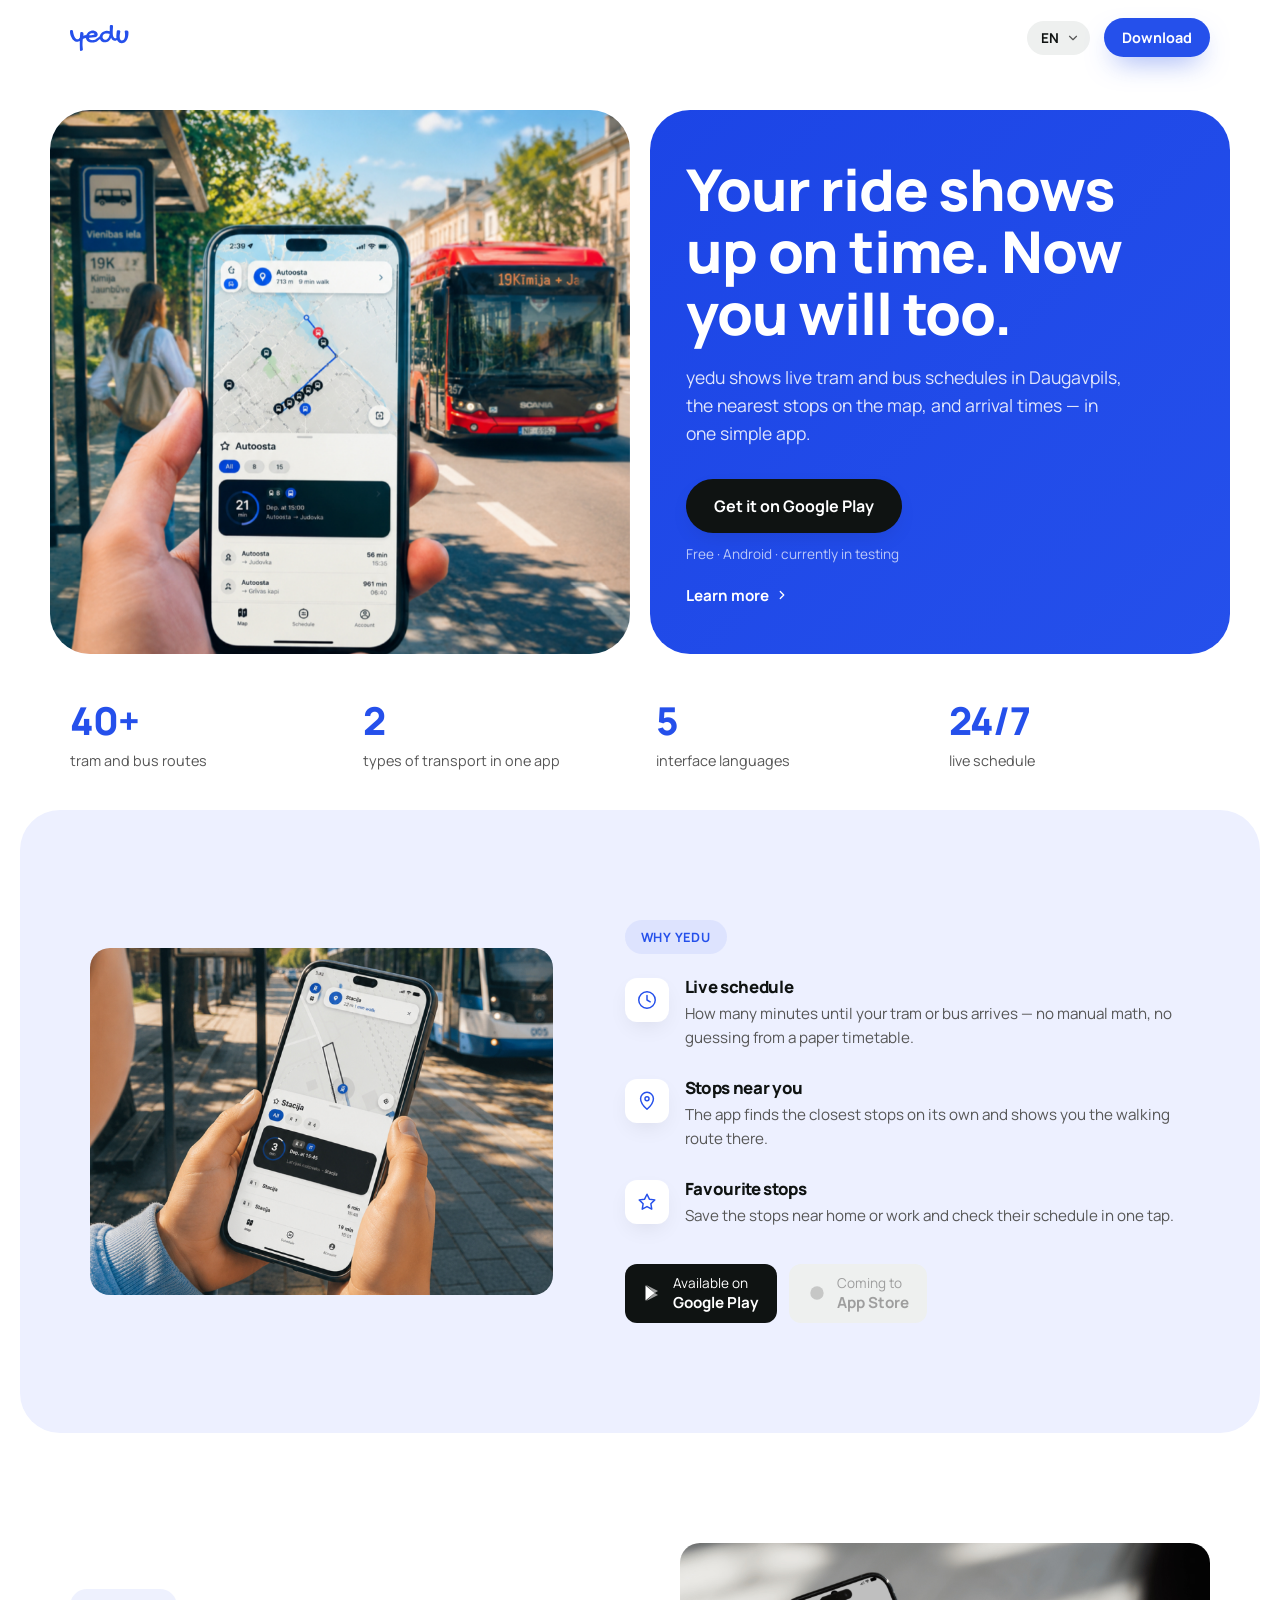
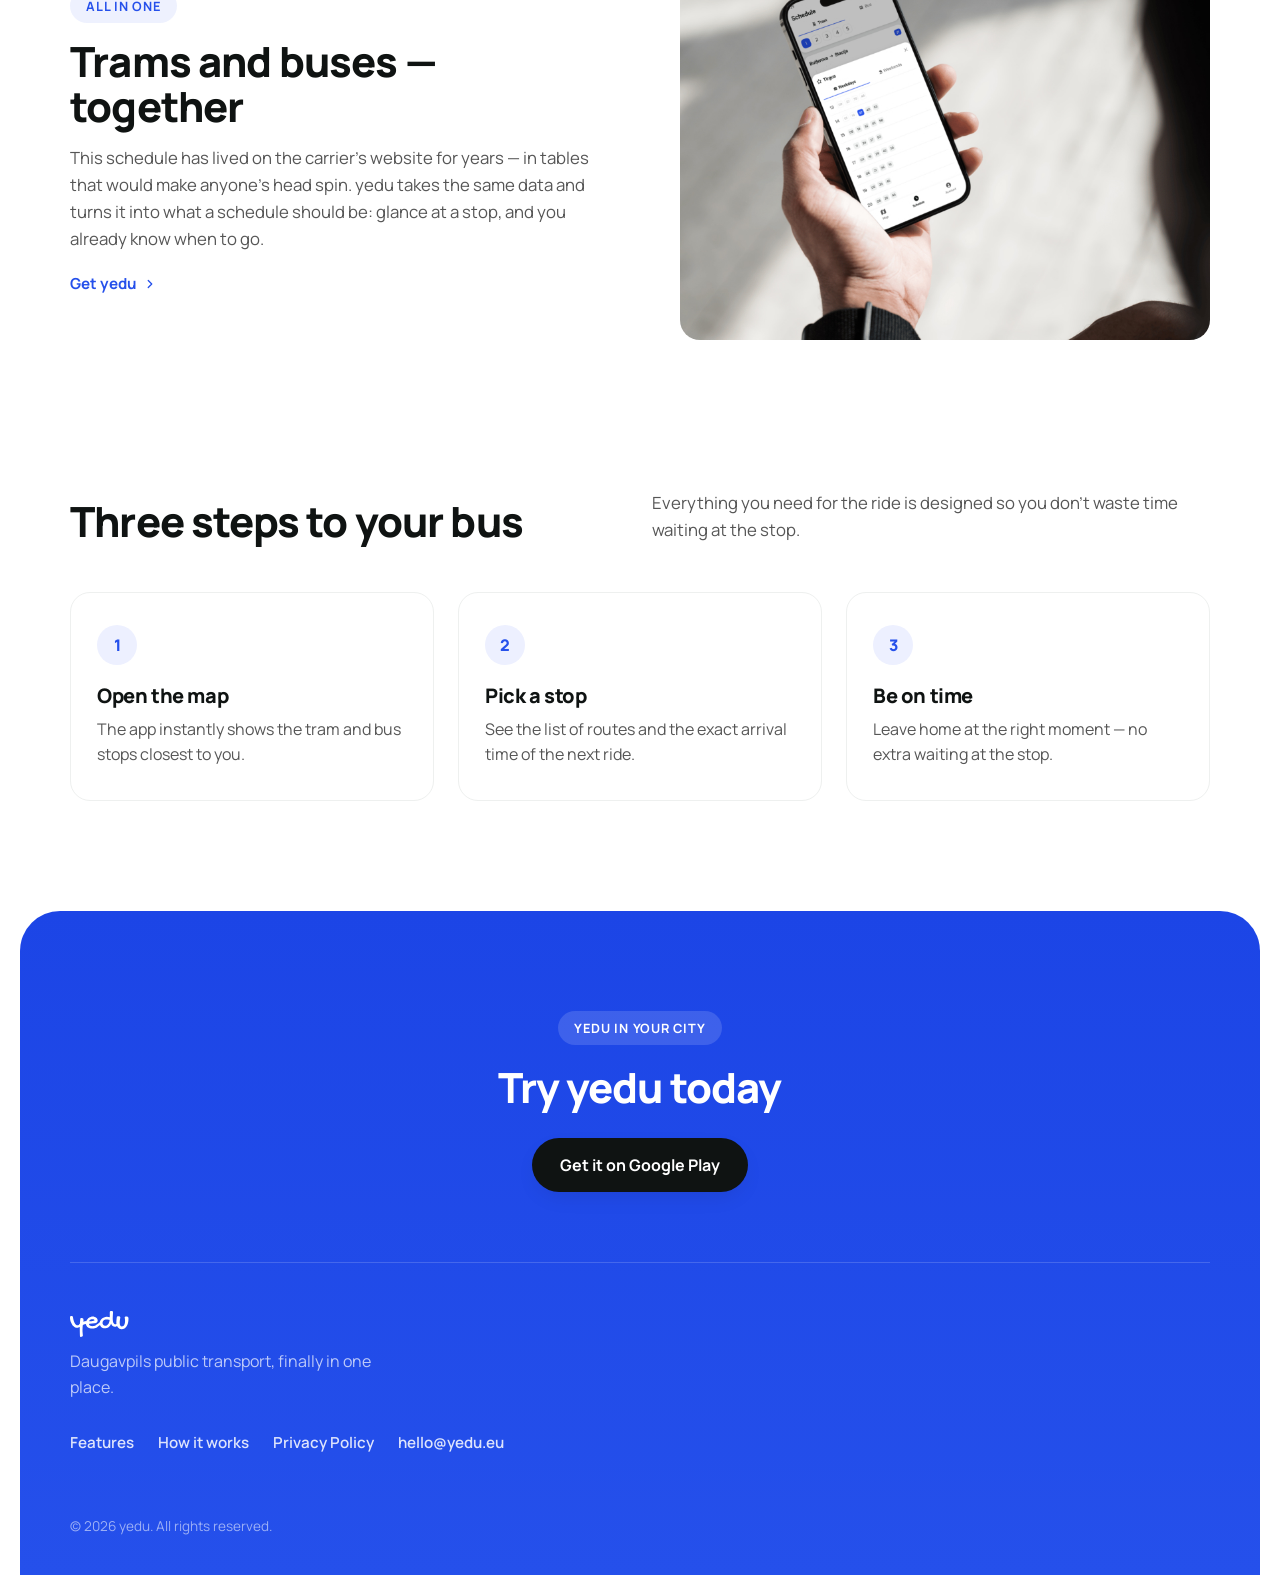
==== commit 5ddad5f5: "site" ====
--- a/index.html
+++ b/index.html
@@ -1,10 +1,14 @@
 <!DOCTYPE html>
-<html lang="ru">
+<html lang="en">
 <head>
 <meta charset="UTF-8">
 <meta name="viewport" content="width=device-width, initial-scale=1.0">
-<title>yedu — общественный транспорт Даугавпилса</title>
-<meta name="description" content="yedu показывает актуальное расписание трамваев и автобусов Даугавпилса, ближайшие остановки на карте и время прибытия транспорта.">
+<title data-i18n="meta.title">yedu — public transport in Daugavpils</title>
+<meta name="description" content="yedu shows live tram and bus schedules in Daugavpils, nearby stops on the map, and arrival times." data-i18n-content="meta.description">
+<link rel="icon" type="image/svg+xml" href="assets/favicon.svg">
+<link rel="icon" type="image/png" sizes="32x32" href="assets/favicon-32.png">
+<link rel="icon" type="image/png" sizes="16x16" href="assets/favicon-16.png">
+<link rel="apple-touch-icon" href="assets/apple-touch-icon.png">
 <link rel="preconnect" href="https://fonts.googleapis.com">
 <link rel="preconnect" href="https://fonts.gstatic.com" crossorigin>
 <link href="https://fonts.googleapis.com/css2?family=Manrope:wght@500;600;700;800&display=swap" rel="stylesheet">
@@ -16,44 +20,40 @@
 <nav class="nav">
   <div class="container">
     <a href="#" class="logo">
-      <span class="logo-mark"></span>
-      yedu
+      <svg class="logo-svg" viewBox="0 0 306 136" fill="none" xmlns="http://www.w3.org/2000/svg"><path d="M259.851 60.2639C259.851 66.7973 260.851 71.8437 262.85 75.403C264.849 78.9622 267.75 80.7419 271.553 80.7419C273.942 80.7419 276.136 80.0349 278.135 78.6209C280.183 77.207 281.938 75.2323 283.401 72.6969C284.864 70.1616 285.985 67.163 286.765 63.7012C287.594 60.1907 288.009 56.3877 288.009 52.2921C288.009 49.8054 287.911 47.6601 287.716 45.8561C287.521 44.0033 287.302 42.37 287.058 40.956C286.863 39.4933 286.668 38.2012 286.473 37.0798C286.278 35.9584 286.18 34.8858 286.18 33.8619C286.18 32.3016 286.838 31.1802 288.155 30.4976C289.471 29.7663 291.568 29.4006 294.445 29.4006C298.101 29.4006 300.929 30.2294 302.928 31.8872C304.976 33.5449 306 35.9584 306 39.1276C306 47.7576 305.147 55.51 303.44 62.3848C301.783 69.2596 299.369 75.1104 296.2 79.9374C293.079 84.7156 289.276 88.3967 284.791 90.9809C280.305 93.565 275.283 94.8571 269.725 94.8571C265.775 94.8571 262.119 94.0282 258.754 92.3705C255.439 90.7615 252.562 88.4943 250.124 85.5688C247.735 82.5946 245.858 79.0841 244.493 75.0373C243.128 70.9417 242.445 66.456 242.445 61.5803C242.445 59.7275 242.494 57.7529 242.591 55.6563C242.689 53.5598 242.835 51.3169 243.03 48.9278C243.225 46.49 243.469 43.8571 243.761 41.0292C244.103 38.2012 244.468 35.1295 244.859 31.8141C245.005 30.4001 245.663 29.2787 246.833 28.4498C248.052 27.5722 249.588 27.1334 251.441 27.1334C253.098 27.1334 254.659 27.304 256.121 27.6453C257.584 27.9866 258.827 28.4498 259.851 29.0349C260.924 29.62 261.753 30.3026 262.338 31.0827C262.972 31.8628 263.289 32.6917 263.289 33.5693C263.289 34.4469 263.094 35.8365 262.704 37.738C262.362 39.5908 261.972 41.7361 261.533 44.174C261.143 46.5631 260.753 49.1716 260.363 51.9995C260.022 54.7787 259.851 57.5335 259.851 60.2639Z" fill="currentColor"/><path d="M205.658 32.6917C205.853 32.7892 206.145 32.838 206.535 32.838C207.608 32.838 208.144 32.131 208.144 30.717V7.9718C208.144 5.09512 208.778 3.04732 210.046 1.82839C211.362 0.609465 213.532 0 216.555 0C219.627 0 221.796 0.633843 223.064 1.90153C224.332 3.16922 224.966 5.33891 224.966 8.41061C224.966 9.58078 224.892 11.3117 224.746 13.6033C224.6 15.8461 224.429 18.4058 224.234 21.2825C224.088 24.1592 223.942 27.2553 223.795 30.5707C223.649 33.8375 223.576 37.0798 223.576 40.2978C223.576 45.271 223.917 49.5617 224.6 53.1697C225.283 56.7777 226.258 59.7763 227.525 62.1654C228.793 64.5057 230.304 66.261 232.06 67.4312C233.815 68.5526 235.79 69.1133 237.984 69.1133C239.203 69.1133 240.3 68.967 241.275 68.6745C242.299 68.3332 243.493 68.1625 244.859 68.1625C245.834 68.1625 246.638 68.6745 247.272 69.6984C247.955 70.6735 248.296 71.8681 248.296 73.282C248.296 74.5497 247.906 75.7443 247.126 76.8657C246.394 77.9871 245.37 78.9622 244.054 79.7911C242.786 80.62 241.299 81.2782 239.593 81.7658C237.886 82.2046 236.107 82.424 234.254 82.424C230.256 82.424 226.599 81.2051 223.283 78.7672C219.968 76.2806 217.481 72.5019 215.824 67.4312C215.677 66.6511 215.434 66.261 215.092 66.261C214.702 66.261 214.385 66.6511 214.141 67.4312C212.825 70.9904 211.094 74.2084 208.949 77.0851C206.852 79.913 204.39 82.3509 201.562 84.3987C198.783 86.3977 195.711 87.9336 192.347 89.0062C189.032 90.0789 185.521 90.6152 181.815 90.6152C177.915 90.6152 174.331 89.957 171.065 88.6405C167.847 87.3728 165.067 85.5932 162.727 83.3016C160.387 80.9613 158.558 78.2309 157.242 75.1104C155.925 71.9412 155.267 68.5282 155.267 64.8714C155.267 60.1907 156.242 55.7782 158.193 51.6338C160.143 47.4895 162.776 43.8815 166.091 40.8098C169.456 37.6893 173.356 35.2271 177.793 33.423C182.23 31.619 186.959 30.717 191.981 30.717C194.029 30.717 196.199 30.8877 198.49 31.229C200.782 31.5215 203.171 32.0091 205.658 32.6917ZM184.668 77.4508C187.447 77.4508 189.909 76.8413 192.054 75.6224C194.249 74.4034 196.174 72.8676 197.832 71.0148C199.539 69.1133 200.977 67.0411 202.147 64.7983C203.317 62.5067 204.268 60.2882 205 58.1429C205.731 55.9976 206.267 54.0717 206.609 52.3652C206.95 50.6587 207.12 49.4398 207.12 48.7084C207.12 48.1721 206.974 47.7089 206.682 47.3188C206.389 46.88 205.95 46.5387 205.365 46.2949C204.049 45.9536 202.684 45.6611 201.27 45.4173C199.856 45.1248 198.466 44.881 197.101 44.6859C195.736 44.4909 194.419 44.3446 193.152 44.2471C191.933 44.1496 190.811 44.1009 189.787 44.1009C186.862 44.1009 184.205 44.5397 181.815 45.4173C179.426 46.2949 177.379 47.5382 175.672 49.1472C174.014 50.7562 172.722 52.6821 171.796 54.925C170.87 57.119 170.406 59.5325 170.406 62.1654C170.406 64.5057 170.748 66.6267 171.43 68.5282C172.162 70.381 173.137 71.9656 174.356 73.282C175.623 74.5985 177.135 75.6224 178.89 76.3537C180.645 77.0851 182.571 77.4508 184.668 77.4508Z" fill="currentColor"/><path d="M156.569 58.9035C157.983 57.6846 159.373 57.0751 160.738 57.0751C161.518 57.0751 162.225 57.2702 162.859 57.6602C163.493 58.0503 164.2 58.6598 164.98 59.4886C165.711 60.61 166.223 61.5364 166.515 62.2678C166.857 62.9504 167.027 63.633 167.027 64.3156C167.027 65.7783 166.296 67.1679 164.833 68.4843C162.493 70.4346 144.979 83.4235 142.249 84.9837C139.519 86.4952 136.666 87.7873 133.692 88.8599C130.718 89.9326 127.646 90.7371 124.477 91.2734C121.308 91.8585 118.163 92.1511 115.043 92.1511C111.093 92.1511 107.388 91.6391 103.926 90.6152C100.464 89.6401 97.3681 88.2261 94.6377 86.3733C91.956 84.5206 89.6888 82.3021 87.836 79.718C85.9833 77.0851 84.6668 74.1353 83.8867 70.8685C83.4479 69.5033 83.0335 68.6257 82.6434 68.2357C82.3021 67.7968 81.717 67.5774 80.8881 67.5774C79.0841 67.5774 77.6946 67.1386 76.7194 66.261C75.7443 65.3834 75.2567 64.1157 75.2567 62.4579C75.2567 61.7753 75.3054 61.3365 75.403 61.1415L75.5492 59.6788C75.793 57.9235 76.2562 56.6558 76.9388 55.8757C77.6702 55.0956 78.7916 54.7055 80.3031 54.7055H81.4001C83.4479 54.7055 84.8862 53.7548 85.7151 51.8533C87.2266 48.489 89.1525 45.4173 91.4928 42.6381C93.8332 39.859 96.4661 37.4943 99.3915 35.544C102.317 33.5449 105.437 32.0091 108.753 30.9364C112.117 29.815 115.53 29.2543 118.992 29.2543C122.6 29.2543 125.964 29.7906 129.085 30.8633C132.254 31.8872 135.009 33.3255 137.349 35.1783C139.689 37.0311 141.518 39.2008 142.834 41.6874C144.199 44.174 144.882 46.8556 144.882 49.7323C144.882 51.7314 144.492 53.5598 143.712 55.2175C142.932 56.8752 141.81 58.338 140.348 59.6056C138.885 60.8246 137.105 61.8241 135.009 62.6042C132.961 63.3843 130.62 63.8963 127.988 64.1401L102.609 66.6998C101.634 66.6998 100.83 66.9436 100.196 67.4312C99.6109 67.9187 99.3184 68.577 99.3184 69.4058C99.3184 70.6735 99.7815 71.8924 100.708 73.0626C101.683 74.2328 102.951 75.2811 104.511 76.2075C106.12 77.0851 107.948 77.7921 109.996 78.3284C112.093 78.8647 114.238 79.1329 116.432 79.1329C118.529 79.1329 120.674 78.9379 122.868 78.5478C125.111 78.109 127.305 77.4995 129.45 76.7194C131.644 75.9393 133.765 75.0129 135.813 73.9402C137.861 72.8188 154.765 60.3175 156.569 58.9035ZM125.282 51.2682C126.013 51.1219 126.647 50.7806 127.183 50.2443C127.719 49.6592 127.988 48.9522 127.988 48.1233C127.988 47.392 127.719 46.7094 127.183 46.0755C126.647 45.4417 125.915 44.881 124.989 44.3934C124.063 43.8571 122.99 43.4426 121.771 43.1501C120.552 42.8576 119.26 42.7113 117.895 42.7113C115.896 42.7113 113.848 43.0038 111.751 43.5889C109.655 44.174 107.753 44.9541 106.047 45.9293C104.34 46.8556 102.951 47.9039 101.878 49.0741C100.805 50.1955 100.269 51.3169 100.269 52.4383C100.269 53.5598 100.952 54.1205 102.317 54.1205C103.146 54.1205 104.487 54.0229 106.339 53.8279C108.192 53.6329 110.24 53.4135 112.483 53.1697C114.726 52.8772 116.993 52.5602 119.284 52.2189C121.576 51.8776 123.575 51.5607 125.282 51.2682Z" fill="currentColor"/><path d="M36.1291 88.1286C33.2036 88.1286 30.2782 87.4216 27.3528 86.0076C24.4273 84.5449 21.6238 82.5703 18.9422 80.0837C16.2605 77.597 13.7739 74.6716 11.4823 71.3074C9.19073 67.8944 7.19168 64.2376 5.48518 60.337C3.77868 56.3877 2.43786 52.2677 1.46272 47.9771C0.487572 43.6864 0 39.3958 0 35.1052C0 31.7897 0.6826 29.425 2.0478 28.011C3.413 26.5483 5.63145 25.8169 8.70315 25.8169C12.555 25.8169 14.7003 27.4015 15.1391 30.5707C16.0167 37.2992 17.2357 43.3695 18.7959 48.7815C20.3561 54.1936 22.1845 58.8011 24.2811 62.6042C26.4264 66.4073 28.7911 69.3327 31.3752 71.3805C34.0081 73.4283 36.7873 74.4522 39.7127 74.4522C41.8093 74.4522 43.7839 73.9402 45.6367 72.9163C47.4895 71.8437 49.0985 70.3566 50.4637 68.4551C50.9512 67.7237 51.2682 67.0167 51.4144 66.3341C51.6095 65.6515 51.7557 64.8714 51.8533 63.9938C52.097 60.532 52.3652 57.1434 52.6577 53.8279C52.999 50.4637 53.316 47.0994 53.6085 43.7352C53.706 42.2725 53.9011 41.0779 54.1936 40.1515C54.4861 39.2251 54.925 38.4938 55.51 37.9575C56.0951 37.4211 56.8509 37.0554 57.7772 36.8604C58.7524 36.6654 59.9713 36.5679 61.434 36.5679C63.0918 36.5679 64.5057 36.8117 65.6759 37.2992C66.8461 37.738 67.7968 38.4938 68.5282 39.5664C69.2596 40.5903 69.7715 41.9555 70.0641 43.662C70.4054 45.3198 70.576 47.392 70.576 49.8786C70.576 52.0239 70.4054 53.9011 70.0641 55.51C69.7715 57.0703 69.4058 58.5574 68.967 59.9713C68.577 61.3365 68.1869 62.7017 67.7968 64.0669C67.4555 65.3834 67.2361 66.8461 67.1386 68.4551C66.8948 72.5019 66.6754 76.0124 66.4804 78.9866C66.2854 81.912 66.1147 84.423 65.9685 86.5196C65.8709 88.6162 65.7734 90.4202 65.6759 91.9316C65.6272 93.4431 65.5784 94.7839 65.5296 95.9541C65.4809 97.173 65.4565 98.3188 65.4565 99.3915C65.4565 100.464 65.4565 101.634 65.4565 102.902C65.4565 105.194 65.554 107.68 65.749 110.362C65.9441 113.092 66.1391 115.701 66.3341 118.187C66.5779 120.674 66.7973 122.868 66.9924 124.77C67.1874 126.671 67.2849 127.988 67.2849 128.719C67.2849 129.645 66.9924 130.523 66.4073 131.352C65.8222 132.181 65.0421 132.912 64.0669 133.546C63.0918 134.18 61.946 134.667 60.6295 135.009C59.3131 135.399 57.9235 135.594 56.4608 135.594C55.1931 135.594 54.1692 135.155 53.3891 134.277C52.6577 133.448 52.2433 132.327 52.1458 130.913C51.9995 129.06 51.8776 126.793 51.7801 124.111C51.6826 121.478 51.5851 118.651 51.4876 115.628C51.3901 112.653 51.3169 109.606 51.2682 106.486C51.2682 103.414 51.2438 100.537 51.195 97.8556C51.1463 95.2228 51.1219 92.9068 51.1219 90.9077C51.1219 88.9087 51.1219 87.4704 51.1219 86.5927C51.1219 85.7151 51.0244 85.1056 50.8293 84.7643C50.6343 84.3743 50.2686 84.1793 49.7323 84.1793C49.4398 84.1793 49.0497 84.2768 48.5621 84.4718C48.0746 84.6181 47.5139 84.8862 46.88 85.2763C45.1735 86.3002 43.4426 87.0315 41.6874 87.4704C39.9321 87.9092 38.0793 88.1286 36.1291 88.1286Z" fill="currentColor"/><path d="M52.012 67.9547C56.4889 63.3333 68.6476 53.2393 86.464 54.3083C90.1798 54.5313 93.011 57.724 92.7881 61.4398C92.5651 65.1556 89.3724 67.9875 85.6566 67.7646C73.5166 67.0362 64.9554 73.9674 61.6937 77.3344C59.1037 80.0077 54.8369 80.0755 52.1633 77.4858C49.4897 74.8957 49.4219 70.6284 52.012 67.9547Z" fill="currentColor"/></svg>
     </a>
-    <a href="#download" class="btn btn-accent btn-small">Скачать</a>
+    <div class="nav-right">
+      <select class="lang-switch" aria-label="Language">
+        <option value="en">EN</option>
+        <option value="lv">LV</option>
+        <option value="ru">RU</option>
+        <option value="uk">UK</option>
+        <option value="pl">PL</option>
+      </select>
+      <a href="#download" class="btn btn-accent btn-small" data-i18n="nav.download">Download</a>
+    </div>
   </div>
 </nav>
 
 <header class="hero">
-  <div class="blob blob-1" data-parallax="0.15"></div>
-  <div class="blob blob-2" data-parallax="0.1"></div>
-  <div class="container">
-    <div class="hero-copy">
-      <span class="eyebrow">Даугавпилс · Общественный транспорт</span>
-      <h1>Твой транспорт приходит вовремя. Теперь ты тоже будешь знать когда.</h1>
-      <p class="lead">
-        yedu показывает актуальное расписание трамваев и автобусов Даугавпилса, ближайшие
-        остановки на карте и время до прибытия — в одном простом приложении.
+  <div class="hero-grid">
+    <div class="hero-panel hero-panel-image">
+      <img class="hero-photo" src="assets/hero-phone.jpg" alt="yedu running on a phone" data-i18n-alt="hero.photoAlt" data-parallax="-0.05">
+    </div>
+    <div class="hero-panel hero-panel-color">
+      <h1 data-i18n="hero.title">Your ride shows up on time. Now you will too.</h1>
+      <p class="lead" data-i18n="hero.lead">
+        yedu shows live tram and bus schedules in Daugavpils, the nearest stops on the map, and
+        arrival times — in one simple app.
       </p>
       <div class="hero-ctas">
-        <a href="#download" class="btn btn-primary">Скачать в Google Play</a>
-        <a href="#features" class="btn btn-ghost">Узнать больше</a>
-      </div>
-      <p class="hero-note">Бесплатно · Android · сейчас в тестировании</p>
-    </div>
-    <div class="hero-visual">
-      <div class="phone-frame" data-parallax="-0.06">
-        <div class="phone-notch"></div>
-        <div class="phone-screen">
-          <div class="placeholder-img">
-            <svg viewBox="0 0 24 24" fill="none" xmlns="http://www.w3.org/2000/svg">
-              <rect x="3" y="3" width="18" height="18" rx="3" stroke="currentColor" stroke-width="1.6"/>
-              <circle cx="9" cy="10" r="1.6" fill="currentColor"/>
-              <path d="M4 17l5-5 4 4 3-3 4 4" stroke="currentColor" stroke-width="1.6" stroke-linecap="round" stroke-linejoin="round"/>
-            </svg>
-            Скриншот приложения
-          </div>
-        </div>
-      </div>
+        <a href="#download" class="btn btn-primary" data-i18n="hero.ctaPrimary">Get it on Google Play</a>
+        <span class="hero-note" data-i18n="hero.ctaNote">Free · Android · currently in testing</span>
+      </div>
+      <a href="#features" class="chip-link">
+        <span data-i18n="hero.ctaMore">Learn more</span>
+        <svg viewBox="0 0 24 24" fill="none" xmlns="http://www.w3.org/2000/svg"><path d="M9 6l6 6-6 6" stroke="currentColor" stroke-width="2.2" stroke-linecap="round" stroke-linejoin="round"/></svg>
+      </a>
     </div>
   </div>
 </header>
@@ -61,166 +61,163 @@
 <section class="stats">
   <div class="container">
     <div>
-      <div class="stat-num">40+</div>
-      <div class="stat-label">маршрутов трамваев и автобусов</div>
-    </div>
-    <div>
-      <div class="stat-num">2</div>
-      <div class="stat-label">вида транспорта в одном приложении</div>
-    </div>
-    <div>
-      <div class="stat-num">5</div>
-      <div class="stat-label">языков интерфейса</div>
-    </div>
-    <div>
-      <div class="stat-num">24/7</div>
-      <div class="stat-label">актуальное расписание</div>
-    </div>
-  </div>
-</section>
-
-<section class="features" id="features">
+      <div class="stat-num" data-i18n="stats.0.num">40+</div>
+      <div class="stat-label" data-i18n="stats.0.label">tram and bus routes</div>
+    </div>
+    <div>
+      <div class="stat-num" data-i18n="stats.1.num">2</div>
+      <div class="stat-label" data-i18n="stats.1.label">types of transport in one app</div>
+    </div>
+    <div>
+      <div class="stat-num" data-i18n="stats.2.num">5</div>
+      <div class="stat-label" data-i18n="stats.2.label">interface languages</div>
+    </div>
+    <div>
+      <div class="stat-num" data-i18n="stats.3.num">24/7</div>
+      <div class="stat-label" data-i18n="stats.3.label">live schedule</div>
+    </div>
+  </div>
+</section>
+
+<section class="why" id="features">
+  <div class="container why-grid">
+    <div class="why-visual reveal">
+      <img class="why-photo" src="assets/why-phone.jpg" alt="yedu — map and nearby stops" data-i18n-alt="why.photoAlt">
+    </div>
+    <div class="why-copy">
+      <span class="eyebrow" data-i18n="why.eyebrow">Why yedu</span>
+      <div class="why-list">
+        <div class="why-item reveal">
+          <div class="why-icon">
+            <svg viewBox="0 0 24 24" fill="none" xmlns="http://www.w3.org/2000/svg">
+              <circle cx="12" cy="12" r="9" stroke="currentColor" stroke-width="1.6"/>
+              <path d="M12 7v5l3.5 2" stroke="currentColor" stroke-width="1.6" stroke-linecap="round" stroke-linejoin="round"/>
+            </svg>
+          </div>
+          <div>
+            <h3 data-i18n="why.items.0.title">Live schedule</h3>
+            <p data-i18n="why.items.0.body">How many minutes until your tram or bus arrives — no manual math, no guessing from a paper timetable.</p>
+          </div>
+        </div>
+        <div class="why-item reveal">
+          <div class="why-icon">
+            <svg viewBox="0 0 24 24" fill="none" xmlns="http://www.w3.org/2000/svg">
+              <path d="M12 21s7-6.1 7-11.5A7 7 0 0 0 5 9.5C5 14.9 12 21 12 21z" stroke="currentColor" stroke-width="1.6" stroke-linejoin="round"/>
+              <circle cx="12" cy="9.5" r="2.2" stroke="currentColor" stroke-width="1.6"/>
+            </svg>
+          </div>
+          <div>
+            <h3 data-i18n="why.items.1.title">Stops near you</h3>
+            <p data-i18n="why.items.1.body">The app finds the closest stops on its own and shows you the walking route there.</p>
+          </div>
+        </div>
+        <div class="why-item reveal">
+          <div class="why-icon">
+            <svg viewBox="0 0 24 24" fill="none" xmlns="http://www.w3.org/2000/svg">
+              <path d="M12 3.5l2.6 5.4 5.9.8-4.3 4.2 1 5.9-5.2-2.8-5.2 2.8 1-5.9-4.3-4.2 5.9-.8L12 3.5z" stroke="currentColor" stroke-width="1.6" stroke-linejoin="round"/>
+            </svg>
+          </div>
+          <div>
+            <h3 data-i18n="why.items.2.title">Favourite stops</h3>
+            <p data-i18n="why.items.2.body">Save the stops near home or work and check their schedule in one tap.</p>
+          </div>
+        </div>
+      </div>
+      <div class="store-badges">
+        <a href="#download" class="store-badge">
+          <svg viewBox="0 0 24 24" fill="currentColor" xmlns="http://www.w3.org/2000/svg"><path d="M3 3l11 9-11 9V3z"/><path d="M14 12l4-2.3L3.2 2 14 12z" opacity="0.6"/><path d="M14 12l4 2.3L3.2 22 14 12z" opacity="0.6"/></svg>
+          <span><span data-i18n="why.storeAvailable">Available on</span><br><strong data-i18n="why.storeGoogle">Google Play</strong></span>
+        </a>
+        <span class="store-badge disabled">
+          <svg viewBox="0 0 24 24" fill="currentColor" xmlns="http://www.w3.org/2000/svg"><path d="M12 4a8 8 0 100 16 8 8 0 000-16z" opacity="0.5"/></svg>
+          <span><span data-i18n="why.storeSoon">Coming to</span><br><strong data-i18n="why.storeApple">App Store</strong></span>
+        </span>
+      </div>
+    </div>
+  </div>
+</section>
+
+<section class="feature-single">
+  <div class="container feature-row reveal">
+    <div class="feature-copy">
+      <span class="eyebrow" data-i18n="feature.eyebrow">All in one</span>
+      <h2 data-i18n="feature.title">Trams and buses — together</h2>
+      <p data-i18n="feature.body">
+        This schedule has lived on the carrier's website for years — in tables that would make
+        anyone's head spin. yedu takes the same data and turns it into what a schedule should be:
+        glance at a stop, and you already know when to go.
+      </p>
+      <a href="#download" class="chip-link on-light">
+        <span data-i18n="feature.cta">Get yedu</span>
+        <svg viewBox="0 0 24 24" fill="none" xmlns="http://www.w3.org/2000/svg"><path d="M9 6l6 6-6 6" stroke="currentColor" stroke-width="2.2" stroke-linecap="round" stroke-linejoin="round"/></svg>
+      </a>
+    </div>
+    <div class="feature-visual">
+      <img class="feature-photo" src="assets/transport-phone.jpg" alt="yedu — switching between tram and bus" data-i18n-alt="feature.photoAlt">
+    </div>
+  </div>
+</section>
+
+<section class="security" id="how">
   <div class="container">
-
-    <div class="feature-row reveal">
-      <div class="feature-copy">
-        <span class="eyebrow">Расписание</span>
-        <h2>Расписание в реальном времени</h2>
-        <p>
-          Открывай приложение и сразу видишь, через сколько минут придёт твой трамвай
-          или автобус — без пересчётов вручную и догадок по бумажному расписанию на остановке.
-        </p>
-      </div>
-      <div class="feature-visual">
-        <div class="placeholder-img">
-          <svg viewBox="0 0 24 24" fill="none" xmlns="http://www.w3.org/2000/svg">
-            <circle cx="12" cy="12" r="9" stroke="currentColor" stroke-width="1.6"/>
-            <path d="M12 7v5l3.5 2" stroke="currentColor" stroke-width="1.6" stroke-linecap="round" stroke-linejoin="round"/>
-          </svg>
-          Скриншот: экран расписания
-        </div>
-      </div>
-    </div>
-
-    <div class="feature-row reverse reveal">
-      <div class="feature-copy">
-        <span class="eyebrow">Карта</span>
-        <h2>Все остановки рядом — на карте</h2>
-        <p>
-          Приложение само находит ближайшие к тебе остановки и показывает пеший маршрут
-          до них. Не нужно вспоминать название остановки или искать её вручную.
-        </p>
-      </div>
-      <div class="feature-visual">
-        <div class="placeholder-img">
-          <svg viewBox="0 0 24 24" fill="none" xmlns="http://www.w3.org/2000/svg">
-            <path d="M12 21s7-6.1 7-11.5A7 7 0 0 0 5 9.5C5 14.9 12 21 12 21z" stroke="currentColor" stroke-width="1.6" stroke-linejoin="round"/>
-            <circle cx="12" cy="9.5" r="2.2" stroke="currentColor" stroke-width="1.6"/>
-          </svg>
-          Скриншот: карта остановок
-        </div>
-      </div>
-    </div>
-
-    <div class="feature-row reveal">
-      <div class="feature-copy">
-        <span class="eyebrow">Всё в одном</span>
-        <h2>Трамваи и автобусы — вместе</h2>
-        <p>
-          Впервые в одном приложении: полное расписание трамвайной сети и всех
-          автобусных маршрутов Даугавпилса — переключайся между ними одним касанием.
-        </p>
-      </div>
-      <div class="feature-visual">
-        <div class="placeholder-img">
-          <svg viewBox="0 0 24 24" fill="none" xmlns="http://www.w3.org/2000/svg">
-            <rect x="4" y="5" width="16" height="12" rx="3" stroke="currentColor" stroke-width="1.6"/>
-            <path d="M4 12h16M8 17v2M16 17v2" stroke="currentColor" stroke-width="1.6" stroke-linecap="round"/>
-          </svg>
-          Скриншот: выбор вида транспорта
-        </div>
-      </div>
-    </div>
-
-    <div class="feature-row reverse reveal">
-      <div class="feature-copy">
-        <span class="eyebrow">Избранное</span>
-        <h2>Сохраняй любимые остановки</h2>
-        <p>
-          Отмечай остановки, которыми пользуешься каждый день — рядом с домом,
-          работой или учёбой — и находи их расписание в один тап.
-        </p>
-      </div>
-      <div class="feature-visual">
-        <div class="placeholder-img">
-          <svg viewBox="0 0 24 24" fill="none" xmlns="http://www.w3.org/2000/svg">
-            <path d="M12 3.5l2.6 5.4 5.9.8-4.3 4.2 1 5.9-5.2-2.8-5.2 2.8 1-5.9-4.3-4.2 5.9-.8L12 3.5z" stroke="currentColor" stroke-width="1.6" stroke-linejoin="round"/>
-          </svg>
-          Скриншот: избранные остановки
-        </div>
-      </div>
-    </div>
-
-  </div>
-</section>
-
-<section class="how" id="how">
-  <div class="container">
-    <div class="how-head reveal">
-      <span class="eyebrow">Как это работает</span>
-      <h2>Три шага до автобуса</h2>
+    <div class="security-head reveal">
+      <h2 data-i18n="steps.title">Three steps to your bus</h2>
+      <p data-i18n="steps.lead">Everything you need for the ride is designed so you don't waste time waiting at the stop.</p>
     </div>
     <div class="steps">
       <div class="step reveal">
         <div class="step-num">1</div>
-        <h3>Открой карту</h3>
-        <p>Приложение сразу покажет ближайшие к тебе остановки трамвая и автобуса.</p>
+        <h3 data-i18n="steps.items.0.title">Open the map</h3>
+        <p data-i18n="steps.items.0.body">The app instantly shows the tram and bus stops closest to you.</p>
       </div>
       <div class="step reveal">
         <div class="step-num">2</div>
-        <h3>Выбери остановку</h3>
-        <p>Увидишь список маршрутов и точное время прибытия ближайшего транспорта.</p>
+        <h3 data-i18n="steps.items.1.title">Pick a stop</h3>
+        <p data-i18n="steps.items.1.body">See the list of routes and the exact arrival time of the next ride.</p>
       </div>
       <div class="step reveal">
         <div class="step-num">3</div>
-        <h3>Успевай вовремя</h3>
-        <p>Выходи из дома в нужный момент — без лишнего ожидания на остановке.</p>
-      </div>
-    </div>
-  </div>
-</section>
-
-<section class="cta-banner reveal" id="download">
-  <div class="container">
-    <h2>Попробуй yedu уже сегодня</h2>
-    <p>Приложение бесплатно и сейчас находится в открытом тестировании в Google Play.</p>
-    <a href="#" class="btn btn-primary">Скачать в Google Play</a>
-  </div>
-</section>
-
-<footer>
-  <div class="container">
-    <div class="footer-top">
-      <div class="footer-brand">
-        <a href="#" class="logo">
-          <span class="logo-mark"></span>
-          yedu
-        </a>
-        <p>Общественный транспорт Даугавпилса, наконец, в одном месте.</p>
-      </div>
-      <nav class="footer-links">
-        <a href="#features">Возможности</a>
-        <a href="#how">Как это работает</a>
-        <a href="privacy.html">Политика конфиденциальности</a>
-        <a href="mailto:hello@yedu.example">hello@yedu.example</a>
-      </nav>
-    </div>
-    <div class="footer-bottom">
-      <span>© 2026 yedu. Все права защищены.</span>
-    </div>
-  </div>
-</footer>
-
+        <h3 data-i18n="steps.items.2.title">Be on time</h3>
+        <p data-i18n="steps.items.2.body">Leave home at the right moment — no extra waiting at the stop.</p>
+      </div>
+    </div>
+  </div>
+</section>
+
+<div class="cta-footer" id="download">
+  <section class="cta-banner reveal">
+    <div class="container">
+      <span class="eyebrow" data-i18n="ctaBanner.eyebrow">yedu in your city</span>
+      <h2 data-i18n="ctaBanner.title">Try yedu today</h2>
+      <a href="#" class="btn btn-primary" data-i18n="ctaBanner.button">Get it on Google Play</a>
+    </div>
+  </section>
+
+  <footer>
+    <div class="container">
+      <div class="footer-top">
+        <div class="footer-brand">
+          <a href="#" class="logo">
+            <svg class="logo-svg" viewBox="0 0 306 136" fill="none" xmlns="http://www.w3.org/2000/svg"><path d="M259.851 60.2639C259.851 66.7973 260.851 71.8437 262.85 75.403C264.849 78.9622 267.75 80.7419 271.553 80.7419C273.942 80.7419 276.136 80.0349 278.135 78.6209C280.183 77.207 281.938 75.2323 283.401 72.6969C284.864 70.1616 285.985 67.163 286.765 63.7012C287.594 60.1907 288.009 56.3877 288.009 52.2921C288.009 49.8054 287.911 47.6601 287.716 45.8561C287.521 44.0033 287.302 42.37 287.058 40.956C286.863 39.4933 286.668 38.2012 286.473 37.0798C286.278 35.9584 286.18 34.8858 286.18 33.8619C286.18 32.3016 286.838 31.1802 288.155 30.4976C289.471 29.7663 291.568 29.4006 294.445 29.4006C298.101 29.4006 300.929 30.2294 302.928 31.8872C304.976 33.5449 306 35.9584 306 39.1276C306 47.7576 305.147 55.51 303.44 62.3848C301.783 69.2596 299.369 75.1104 296.2 79.9374C293.079 84.7156 289.276 88.3967 284.791 90.9809C280.305 93.565 275.283 94.8571 269.725 94.8571C265.775 94.8571 262.119 94.0282 258.754 92.3705C255.439 90.7615 252.562 88.4943 250.124 85.5688C247.735 82.5946 245.858 79.0841 244.493 75.0373C243.128 70.9417 242.445 66.456 242.445 61.5803C242.445 59.7275 242.494 57.7529 242.591 55.6563C242.689 53.5598 242.835 51.3169 243.03 48.9278C243.225 46.49 243.469 43.8571 243.761 41.0292C244.103 38.2012 244.468 35.1295 244.859 31.8141C245.005 30.4001 245.663 29.2787 246.833 28.4498C248.052 27.5722 249.588 27.1334 251.441 27.1334C253.098 27.1334 254.659 27.304 256.121 27.6453C257.584 27.9866 258.827 28.4498 259.851 29.0349C260.924 29.62 261.753 30.3026 262.338 31.0827C262.972 31.8628 263.289 32.6917 263.289 33.5693C263.289 34.4469 263.094 35.8365 262.704 37.738C262.362 39.5908 261.972 41.7361 261.533 44.174C261.143 46.5631 260.753 49.1716 260.363 51.9995C260.022 54.7787 259.851 57.5335 259.851 60.2639Z" fill="currentColor"/><path d="M205.658 32.6917C205.853 32.7892 206.145 32.838 206.535 32.838C207.608 32.838 208.144 32.131 208.144 30.717V7.9718C208.144 5.09512 208.778 3.04732 210.046 1.82839C211.362 0.609465 213.532 0 216.555 0C219.627 0 221.796 0.633843 223.064 1.90153C224.332 3.16922 224.966 5.33891 224.966 8.41061C224.966 9.58078 224.892 11.3117 224.746 13.6033C224.6 15.8461 224.429 18.4058 224.234 21.2825C224.088 24.1592 223.942 27.2553 223.795 30.5707C223.649 33.8375 223.576 37.0798 223.576 40.2978C223.576 45.271 223.917 49.5617 224.6 53.1697C225.283 56.7777 226.258 59.7763 227.525 62.1654C228.793 64.5057 230.304 66.261 232.06 67.4312C233.815 68.5526 235.79 69.1133 237.984 69.1133C239.203 69.1133 240.3 68.967 241.275 68.6745C242.299 68.3332 243.493 68.1625 244.859 68.1625C245.834 68.1625 246.638 68.6745 247.272 69.6984C247.955 70.6735 248.296 71.8681 248.296 73.282C248.296 74.5497 247.906 75.7443 247.126 76.8657C246.394 77.9871 245.37 78.9622 244.054 79.7911C242.786 80.62 241.299 81.2782 239.593 81.7658C237.886 82.2046 236.107 82.424 234.254 82.424C230.256 82.424 226.599 81.2051 223.283 78.7672C219.968 76.2806 217.481 72.5019 215.824 67.4312C215.677 66.6511 215.434 66.261 215.092 66.261C214.702 66.261 214.385 66.6511 214.141 67.4312C212.825 70.9904 211.094 74.2084 208.949 77.0851C206.852 79.913 204.39 82.3509 201.562 84.3987C198.783 86.3977 195.711 87.9336 192.347 89.0062C189.032 90.0789 185.521 90.6152 181.815 90.6152C177.915 90.6152 174.331 89.957 171.065 88.6405C167.847 87.3728 165.067 85.5932 162.727 83.3016C160.387 80.9613 158.558 78.2309 157.242 75.1104C155.925 71.9412 155.267 68.5282 155.267 64.8714C155.267 60.1907 156.242 55.7782 158.193 51.6338C160.143 47.4895 162.776 43.8815 166.091 40.8098C169.456 37.6893 173.356 35.2271 177.793 33.423C182.23 31.619 186.959 30.717 191.981 30.717C194.029 30.717 196.199 30.8877 198.49 31.229C200.782 31.5215 203.171 32.0091 205.658 32.6917ZM184.668 77.4508C187.447 77.4508 189.909 76.8413 192.054 75.6224C194.249 74.4034 196.174 72.8676 197.832 71.0148C199.539 69.1133 200.977 67.0411 202.147 64.7983C203.317 62.5067 204.268 60.2882 205 58.1429C205.731 55.9976 206.267 54.0717 206.609 52.3652C206.95 50.6587 207.12 49.4398 207.12 48.7084C207.12 48.1721 206.974 47.7089 206.682 47.3188C206.389 46.88 205.95 46.5387 205.365 46.2949C204.049 45.9536 202.684 45.6611 201.27 45.4173C199.856 45.1248 198.466 44.881 197.101 44.6859C195.736 44.4909 194.419 44.3446 193.152 44.2471C191.933 44.1496 190.811 44.1009 189.787 44.1009C186.862 44.1009 184.205 44.5397 181.815 45.4173C179.426 46.2949 177.379 47.5382 175.672 49.1472C174.014 50.7562 172.722 52.6821 171.796 54.925C170.87 57.119 170.406 59.5325 170.406 62.1654C170.406 64.5057 170.748 66.6267 171.43 68.5282C172.162 70.381 173.137 71.9656 174.356 73.282C175.623 74.5985 177.135 75.6224 178.89 76.3537C180.645 77.0851 182.571 77.4508 184.668 77.4508Z" fill="currentColor"/><path d="M156.569 58.9035C157.983 57.6846 159.373 57.0751 160.738 57.0751C161.518 57.0751 162.225 57.2702 162.859 57.6602C163.493 58.0503 164.2 58.6598 164.98 59.4886C165.711 60.61 166.223 61.5364 166.515 62.2678C166.857 62.9504 167.027 63.633 167.027 64.3156C167.027 65.7783 166.296 67.1679 164.833 68.4843C162.493 70.4346 144.979 83.4235 142.249 84.9837C139.519 86.4952 136.666 87.7873 133.692 88.8599C130.718 89.9326 127.646 90.7371 124.477 91.2734C121.308 91.8585 118.163 92.1511 115.043 92.1511C111.093 92.1511 107.388 91.6391 103.926 90.6152C100.464 89.6401 97.3681 88.2261 94.6377 86.3733C91.956 84.5206 89.6888 82.3021 87.836 79.718C85.9833 77.0851 84.6668 74.1353 83.8867 70.8685C83.4479 69.5033 83.0335 68.6257 82.6434 68.2357C82.3021 67.7968 81.717 67.5774 80.8881 67.5774C79.0841 67.5774 77.6946 67.1386 76.7194 66.261C75.7443 65.3834 75.2567 64.1157 75.2567 62.4579C75.2567 61.7753 75.3054 61.3365 75.403 61.1415L75.5492 59.6788C75.793 57.9235 76.2562 56.6558 76.9388 55.8757C77.6702 55.0956 78.7916 54.7055 80.3031 54.7055H81.4001C83.4479 54.7055 84.8862 53.7548 85.7151 51.8533C87.2266 48.489 89.1525 45.4173 91.4928 42.6381C93.8332 39.859 96.4661 37.4943 99.3915 35.544C102.317 33.5449 105.437 32.0091 108.753 30.9364C112.117 29.815 115.53 29.2543 118.992 29.2543C122.6 29.2543 125.964 29.7906 129.085 30.8633C132.254 31.8872 135.009 33.3255 137.349 35.1783C139.689 37.0311 141.518 39.2008 142.834 41.6874C144.199 44.174 144.882 46.8556 144.882 49.7323C144.882 51.7314 144.492 53.5598 143.712 55.2175C142.932 56.8752 141.81 58.338 140.348 59.6056C138.885 60.8246 137.105 61.8241 135.009 62.6042C132.961 63.3843 130.62 63.8963 127.988 64.1401L102.609 66.6998C101.634 66.6998 100.83 66.9436 100.196 67.4312C99.6109 67.9187 99.3184 68.577 99.3184 69.4058C99.3184 70.6735 99.7815 71.8924 100.708 73.0626C101.683 74.2328 102.951 75.2811 104.511 76.2075C106.12 77.0851 107.948 77.7921 109.996 78.3284C112.093 78.8647 114.238 79.1329 116.432 79.1329C118.529 79.1329 120.674 78.9379 122.868 78.5478C125.111 78.109 127.305 77.4995 129.45 76.7194C131.644 75.9393 133.765 75.0129 135.813 73.9402C137.861 72.8188 154.765 60.3175 156.569 58.9035ZM125.282 51.2682C126.013 51.1219 126.647 50.7806 127.183 50.2443C127.719 49.6592 127.988 48.9522 127.988 48.1233C127.988 47.392 127.719 46.7094 127.183 46.0755C126.647 45.4417 125.915 44.881 124.989 44.3934C124.063 43.8571 122.99 43.4426 121.771 43.1501C120.552 42.8576 119.26 42.7113 117.895 42.7113C115.896 42.7113 113.848 43.0038 111.751 43.5889C109.655 44.174 107.753 44.9541 106.047 45.9293C104.34 46.8556 102.951 47.9039 101.878 49.0741C100.805 50.1955 100.269 51.3169 100.269 52.4383C100.269 53.5598 100.952 54.1205 102.317 54.1205C103.146 54.1205 104.487 54.0229 106.339 53.8279C108.192 53.6329 110.24 53.4135 112.483 53.1697C114.726 52.8772 116.993 52.5602 119.284 52.2189C121.576 51.8776 123.575 51.5607 125.282 51.2682Z" fill="currentColor"/><path d="M36.1291 88.1286C33.2036 88.1286 30.2782 87.4216 27.3528 86.0076C24.4273 84.5449 21.6238 82.5703 18.9422 80.0837C16.2605 77.597 13.7739 74.6716 11.4823 71.3074C9.19073 67.8944 7.19168 64.2376 5.48518 60.337C3.77868 56.3877 2.43786 52.2677 1.46272 47.9771C0.487572 43.6864 0 39.3958 0 35.1052C0 31.7897 0.6826 29.425 2.0478 28.011C3.413 26.5483 5.63145 25.8169 8.70315 25.8169C12.555 25.8169 14.7003 27.4015 15.1391 30.5707C16.0167 37.2992 17.2357 43.3695 18.7959 48.7815C20.3561 54.1936 22.1845 58.8011 24.2811 62.6042C26.4264 66.4073 28.7911 69.3327 31.3752 71.3805C34.0081 73.4283 36.7873 74.4522 39.7127 74.4522C41.8093 74.4522 43.7839 73.9402 45.6367 72.9163C47.4895 71.8437 49.0985 70.3566 50.4637 68.4551C50.9512 67.7237 51.2682 67.0167 51.4144 66.3341C51.6095 65.6515 51.7557 64.8714 51.8533 63.9938C52.097 60.532 52.3652 57.1434 52.6577 53.8279C52.999 50.4637 53.316 47.0994 53.6085 43.7352C53.706 42.2725 53.9011 41.0779 54.1936 40.1515C54.4861 39.2251 54.925 38.4938 55.51 37.9575C56.0951 37.4211 56.8509 37.0554 57.7772 36.8604C58.7524 36.6654 59.9713 36.5679 61.434 36.5679C63.0918 36.5679 64.5057 36.8117 65.6759 37.2992C66.8461 37.738 67.7968 38.4938 68.5282 39.5664C69.2596 40.5903 69.7715 41.9555 70.0641 43.662C70.4054 45.3198 70.576 47.392 70.576 49.8786C70.576 52.0239 70.4054 53.9011 70.0641 55.51C69.7715 57.0703 69.4058 58.5574 68.967 59.9713C68.577 61.3365 68.1869 62.7017 67.7968 64.0669C67.4555 65.3834 67.2361 66.8461 67.1386 68.4551C66.8948 72.5019 66.6754 76.0124 66.4804 78.9866C66.2854 81.912 66.1147 84.423 65.9685 86.5196C65.8709 88.6162 65.7734 90.4202 65.6759 91.9316C65.6272 93.4431 65.5784 94.7839 65.5296 95.9541C65.4809 97.173 65.4565 98.3188 65.4565 99.3915C65.4565 100.464 65.4565 101.634 65.4565 102.902C65.4565 105.194 65.554 107.68 65.749 110.362C65.9441 113.092 66.1391 115.701 66.3341 118.187C66.5779 120.674 66.7973 122.868 66.9924 124.77C67.1874 126.671 67.2849 127.988 67.2849 128.719C67.2849 129.645 66.9924 130.523 66.4073 131.352C65.8222 132.181 65.0421 132.912 64.0669 133.546C63.0918 134.18 61.946 134.667 60.6295 135.009C59.3131 135.399 57.9235 135.594 56.4608 135.594C55.1931 135.594 54.1692 135.155 53.3891 134.277C52.6577 133.448 52.2433 132.327 52.1458 130.913C51.9995 129.06 51.8776 126.793 51.7801 124.111C51.6826 121.478 51.5851 118.651 51.4876 115.628C51.3901 112.653 51.3169 109.606 51.2682 106.486C51.2682 103.414 51.2438 100.537 51.195 97.8556C51.1463 95.2228 51.1219 92.9068 51.1219 90.9077C51.1219 88.9087 51.1219 87.4704 51.1219 86.5927C51.1219 85.7151 51.0244 85.1056 50.8293 84.7643C50.6343 84.3743 50.2686 84.1793 49.7323 84.1793C49.4398 84.1793 49.0497 84.2768 48.5621 84.4718C48.0746 84.6181 47.5139 84.8862 46.88 85.2763C45.1735 86.3002 43.4426 87.0315 41.6874 87.4704C39.9321 87.9092 38.0793 88.1286 36.1291 88.1286Z" fill="currentColor"/><path d="M52.012 67.9547C56.4889 63.3333 68.6476 53.2393 86.464 54.3083C90.1798 54.5313 93.011 57.724 92.7881 61.4398C92.5651 65.1556 89.3724 67.9875 85.6566 67.7646C73.5166 67.0362 64.9554 73.9674 61.6937 77.3344C59.1037 80.0077 54.8369 80.0755 52.1633 77.4858C49.4897 74.8957 49.4219 70.6284 52.012 67.9547Z" fill="currentColor"/></svg>
+          </a>
+          <p data-i18n="footer.tagline">Daugavpils public transport, finally in one place.</p>
+        </div>
+        <nav class="footer-links">
+          <a href="#features" data-i18n="footer.linkFeatures">Features</a>
+          <a href="#how" data-i18n="footer.linkHow">How it works</a>
+          <a href="privacy.html" data-i18n="footer.linkPrivacy">Privacy Policy</a>
+          <a href="mailto:hello@yedu.eu">hello@yedu.eu</a>
+        </nav>
+      </div>
+      <div class="footer-bottom">
+        <span data-i18n="footer.copyright">© 2026 yedu. All rights reserved.</span>
+      </div>
+    </div>
+  </footer>
+</div>
+
+<script src="js/i18n-data.js"></script>
+<script src="js/i18n.js"></script>
 <script src="js/main.js"></script>
 </body>
 </html>
--- a/css/style.css
+++ b/css/style.css
@@ -1,5384 +1,526 @@
-@import url("https://fonts.googleapis.com/css2?family=Roboto:ital,wght@0,300;0,400;0,700;1,300;1,400;1,700&display=swap");
-.header {
-  max-width: 1300px;
-  left: 50%;
-  transform: translateX(-50%);
+/* ===== yedu — landing page styles ===== */
+
+:root {
+  /* Brand palette — matches src/theme/tokens.js in the app */
+  --accent: #2550EB;
+  --accent-deep: #1C45E6;
+  --accent-pink: #FF383C;
+  --black: #0F1312;
+  --grey100: #565656;
+  --grey75: #9E9E9E;
+  --grey50: #EEF0EF;
+  --white: #FFFFFF;
+  --light-tint: #EDF0FF;
+
+  --radius-sm: 8px;
+  --radius-md: 12px;
+  --radius-lg: 20px;
+  --radius-xl: 24px;
+  --radius-2xl: 40px;
+  --radius-pill: 999px;
+
+  --edge: 20px;
+  --max-width: 1180px;
+
+  --shadow-card: 0 20px 40px -12px rgba(15, 19, 18, 0.18);
+  --shadow-soft: 0 8px 24px -8px rgba(15, 19, 18, 0.12);
+
+  --font: 'Manrope', -apple-system, BlinkMacSystemFont, 'Segoe UI', Roboto, sans-serif;
+}
+
+* { box-sizing: border-box; }
+html { scroll-behavior: smooth; }
+
+body {
+  margin: 0;
+  font-family: var(--font);
+  color: var(--black);
+  background: var(--white);
+  overflow-x: hidden;
+  -webkit-font-smoothing: antialiased;
+}
+
+img, svg { max-width: 100%; display: block; }
+
+a { color: inherit; text-decoration: none; }
+
+.container {
+  max-width: var(--max-width);
+  margin: 0 auto;
+  padding: 0 var(--edge);
+}
+
+section { position: relative; }
+
+/* ---------- Typography ---------- */
+
+h1, h2, h3 {
+  margin: 0;
+  font-weight: 800;
+  letter-spacing: -0.02em;
+  line-height: 1.08;
+}
+
+h1 { font-size: clamp(2.1rem, 6vw, 3.6rem); }
+h2 { font-size: clamp(1.7rem, 4.2vw, 2.6rem); }
+h3 { font-size: 1.25rem; }
+
+p { margin: 0; line-height: 1.6; color: var(--grey100); }
+
+.eyebrow {
+  display: inline-flex;
+  align-items: center;
+  gap: 8px;
+  font-size: 0.8rem;
+  font-weight: 700;
+  letter-spacing: 0.06em;
+  text-transform: uppercase;
+  color: var(--accent);
+  background: rgba(37, 80, 235, 0.08);
+  padding: 8px 16px;
+  border-radius: var(--radius-pill);
+}
+
+/* ---------- Buttons ---------- */
+
+.btn {
+  display: inline-flex;
+  align-items: center;
+  justify-content: center;
+  gap: 10px;
+  padding: 16px 28px;
+  border-radius: var(--radius-pill);
+  font-weight: 700;
+  font-size: 1rem;
+  border: none;
+  cursor: pointer;
+  transition: transform 0.2s ease, box-shadow 0.2s ease, background 0.2s ease;
+  white-space: nowrap;
+}
+
+.btn-primary {
+  background: var(--black);
+  color: var(--white);
+  box-shadow: var(--shadow-soft);
+}
+.btn-primary:hover { transform: translateY(-2px); box-shadow: var(--shadow-card); }
+
+.btn-accent {
+  background: var(--accent);
+  color: var(--white);
+  box-shadow: 0 12px 28px -10px rgba(37, 80, 235, 0.55);
+}
+.btn-accent:hover { transform: translateY(-2px); background: var(--accent-deep); }
+
+.btn-ghost {
+  background: transparent;
+  color: var(--black);
+  border: 1.5px solid var(--grey50);
+}
+.btn-ghost:hover { border-color: var(--grey75); }
+
+.btn-small { padding: 10px 18px; font-size: 0.9rem; }
+
+/* ---------- Nav ---------- */
+
+.nav {
+  position: fixed;
+  top: 0; left: 0; right: 0;
+  z-index: 100;
+  padding: 18px 0;
+  transition: background 0.3s ease, box-shadow 0.3s ease, padding 0.3s ease;
+}
+.nav.scrolled {
+  background: rgba(255, 255, 255, 0.85);
+  backdrop-filter: blur(12px);
+  -webkit-backdrop-filter: blur(12px);
+  box-shadow: 0 1px 0 rgba(15, 19, 18, 0.06);
+  padding: 12px 0;
+}
+.nav .container {
+  display: flex;
+  align-items: center;
+  justify-content: space-between;
+}
+.logo { display: flex; align-items: center; }
+.logo-svg { height: 26px; width: auto; color: var(--accent); }
+
+.nav-right { display: flex; align-items: center; gap: 14px; }
+
+.lang-switch {
+  appearance: none;
+  -webkit-appearance: none;
+  background: var(--grey50);
+  color: var(--black);
+  border: none;
+  border-radius: var(--radius-pill);
+  padding: 8px 30px 8px 14px;
+  font-family: var(--font);
+  font-weight: 700;
+  font-size: 0.85rem;
+  cursor: pointer;
+  background-image: url("data:image/svg+xml,%3Csvg xmlns='http://www.w3.org/2000/svg' viewBox='0 0 24 24' fill='none' stroke='%23565656' stroke-width='2' stroke-linecap='round' stroke-linejoin='round'%3E%3Cpath d='M6 9l6 6 6-6'/%3E%3C/svg%3E");
+  background-repeat: no-repeat;
+  background-position: right 10px center;
+  background-size: 14px;
+}
+.lang-switch:hover { background-color: var(--white); box-shadow: 0 0 0 1.5px var(--grey50) inset; }
+.lang-switch:focus-visible { outline: 2px solid var(--accent); outline-offset: 2px; }
+
+/* ---------- Hero ---------- */
+/* Two rounded panels side by side (image + solid color), à la cabify.com's split hero. */
+
+.hero {
+  padding: 110px var(--edge) 0;
+}
+
+.hero-grid {
+  max-width: var(--max-width);
+  margin: 0 auto;
+  display: grid;
+  grid-template-columns: 1fr;
+  gap: 16px;
+}
+
+.hero-panel {
+  border-radius: var(--radius-2xl);
+  overflow: hidden;
+  position: relative;
+  min-height: 420px;
+  display: flex;
+}
+
+.hero-panel-image {
+  background: var(--light-tint);
+}
+.hero-photo {
+  position: absolute;
+  inset: -6% 0;
   width: 100%;
-  height: 50px;
-  padding: 30px 0;
-  border-bottom: 1px solid rgba(255, 255, 255, 0.3); }
-  .header .burger, .header .mhk-logo-mob {
-    display: none; }
-  .header .content {
-    display: flex;
-    flex-wrap: wrap; }
-    .header .content .btn-group, .header .content .btn-order {
-      width: 192px; }
-    .header .content .btn-group {
-      display: flex;
-      align-items: center;
-      height: 50px; }
-      .header .content .btn-group .btn {
-        display: flex;
-        align-items: center;
-        justify-content: center;
-        width: 28px;
-        height: 28px; }
-        .header .content .btn-group .btn .fab {
-          color: #FFF;
-          font-size: 16px; }
-    .header .content ul {
-      display: flex;
-      height: 50px;
-      align-items: center;
-      justify-content: center;
-      width: calc(100% - 384px); }
-      .header .content ul li {
-        display: flex;
-        justify-content: center;
-        padding: 0 20px; }
-        .header .content ul li .link {
-          font-size: 13px;
-          letter-spacing: 3px;
-          color: #FFF;
-          text-transform: uppercase;
-          line-height: 18px;
-          font-weight: 300;
-          text-align: center; }
-        .header .content ul li .mhk-logo {
-          display: block;
-          margin: 0 120px;
-          width: 84px;
-          height: 33px;
-          background: url("../img/mhk-logo.svg") no-repeat center;
-          background-size: 84px auto; }
-    .header .content .btn-order {
-      text-transform: uppercase;
-      height: 50px;
-      font-size: 13px;
-      border-radius: 25px;
-      letter-spacing: 3px;
-      line-height: 18px;
-      background: transparent;
-      border: 1px solid;
-      color: #FFF;
-      border-color: #FFF;
-      line-height: 48px; }
-      .header .content .btn-order:hover {
-        color: #222;
-        background: #FFF;
-        transition: all 0.3s ease-in-out; }
-      .header .content .btn-order i {
-        margin-left: 10px; }
-  @media screen and (max-width: 1340px) {
-    .header {
-      max-width: calc(100% - 40px);
-      width: calc(100% - 40px); }
-      .header .content > ul > li > .mhk-logo {
-        margin: 0; } }
-  @media screen and (max-width: 960px) {
-    .header .content .btn-group, .header .content .btn-order {
-      width: 160px; }
-    .header .content ul {
-      width: calc(100% - 320px); }
-      .header .content ul li {
-        padding: 15px; } }
-  @media screen and (max-width: 860px) {
-    .header .content .btn-group, .header .content .btn-order {
-      width: 84px; }
-    .header .content .btn-order {
-      margin-left: 34px;
-      width: 50px; }
-      .header .content .btn-order .title {
-        display: none; }
-      .header .content .btn-order .fas {
-        margin-left: 0; }
-    .header .content ul {
-      width: calc(100% - 168px); }
-      .header .content ul li {
-        padding: 0 10px; } }
-  @media screen and (max-width: 720px) {
-    .header .mhk-logo-mob {
-      z-index: 11;
-      position: absolute;
-      display: block;
-      left: 0;
-      top: 38px;
-      width: 84px;
-      height: 33px;
-      background: url("../img/mhk-logo.svg") no-repeat center;
-      background-size: 84px auto; }
-    .header .burger {
-      position: absolute;
-      z-index: 11;
-      display: flex;
-      align-items: center;
-      top: 38px;
-      right: 0;
-      width: 33px;
-      height: 32px;
-      padding: 0;
-      border: none;
-      background: transparent; }
-      .header .burger .bars {
-        position: relative;
-        width: 33px;
-        height: 2px;
-        background: #FFF; }
-        .header .burger .bars:before, .header .burger .bars:after {
-          position: absolute;
-          left: 0;
-          width: 33px;
-          height: 2px;
-          content: '';
-          background: #FFF;
-          transform: rotate(0deg); }
-        .header .burger .bars:before {
-          top: 15px; }
-        .header .burger .bars:after {
-          bottom: 15px; }
-    .header .content {
-      position: absolute;
-      display: none;
-      top: -100%;
-      height: calc(100% - 110px); }
-    .header.open {
-      position: absolute;
-      left: 0;
-      width: 100%;
-      height: 100vh;
-      border: none;
-      background: #FFF; }
-      .header.open .mhk-logo-mob {
-        left: 20px;
-        transition: background-image 0.3s ease-in-out;
-        background: url("../img/mhk-logo-dark.svg") no-repeat center;
-        background-size: 84px auto; }
-      .header.open .burger {
-        right: 20px; }
-        .header.open .burger .bars {
-          transition: all 0.3s ease-in-out;
-          background: rgba(255, 255, 255, 0); }
-          .header.open .burger .bars:before, .header.open .burger .bars:after {
-            top: 0;
-            background: #222;
-            transition: all 0.3s ease-in-out; }
-          .header.open .burger .bars:before {
-            transform: rotate(45deg); }
-          .header.open .burger .bars:after {
-            transform: rotate(-45deg); }
-      .header.open .content {
-        display: block;
-        top: 110px;
-        width: calc(100% - 40px);
-        padding: 0 20px;
-        transition: all 0.3s ease-in-out; }
-        .header.open .content .btn-group {
-          width: 100%;
-          margin-left: -10px; }
-          .header.open .content .btn-group .btn > .fab {
-            color: #222; }
-            .header.open .content .btn-group .btn > .fab:hover {
-              color: #D4B254;
-              transition: color 0.3s ease-in-out; }
-        .header.open .content ul {
-          display: block;
-          width: 100%;
-          height: auto;
-          flex-wrap: wrap;
-          padding-bottom: 20px; }
-          .header.open .content ul li {
-            width: 100%;
-            padding: 0; }
-            .header.open .content ul li .link {
-              display: block;
-              width: 100%;
-              padding: 10px 0;
-              color: #222;
-              text-align: left; }
-              .header.open .content ul li .link:hover {
-                color: #D4B254;
-                transition: color 0.3s ease-in-out; }
-            .header.open .content ul li .mhk-logo {
-              display: none; }
-        .header.open .content .btn-order {
-          margin-left: 0;
-          width: 100%;
-          color: #D4B254;
-          border-color: #D4B254; }
-          .header.open .content .btn-order .title {
-            display: inline-block; }
-          .header.open .content .btn-order .fas {
-            margin-left: 10px; }
-          .header.open .content .btn-order:hover {
-            color: #FFF;
-            background: #D4B254; } }
-
-.slideshow-container .header {
-  position: absolute;
-  top: 0;
-  left: 50%;
-  transform: translateX(-50%);
-  z-index: 5; }
-  .slideshow-container .header.open {
-    position: fixed;
-    left: 0;
-    max-width: 100%;
-    transform: translateX(0); }
-
-.footer {
-  position: relative;
-  width: calc(100% - 40px);
-  min-height: 395px;
-  padding: 40px 20px 60px 20px;
-  background: #000; }
-  .footer:before {
-    position: absolute;
-    z-index: 1;
-    left: 0;
-    top: 0;
-    display: block;
-    width: 100%;
-    height: 100%;
-    content: '';
-    opacity: 0.1;
-    background: url("../img/footer.jpg") no-repeat center;
-    background-size: cover; }
-  .footer .content {
-    position: relative;
-    z-index: 2;
-    margin: 0 auto;
-    display: flex;
-    flex-wrap: wrap;
-    justify-content: center;
-    width: 100%;
-    max-width: 1300px; }
-    .footer .content .mhk-logo {
-      position: relative;
-      width: 100%;
-      height: 32px;
-      background: url("../img/mhk-logo.svg") no-repeat center;
-      background-size: auto 32px; }
-      .footer .content .mhk-logo:before, .footer .content .mhk-logo:after {
-        position: absolute;
-        top: 16px;
-        width: calc(50% - 60px);
-        height: 1px;
-        content: '';
-        background: rgba(255, 255, 255, 0.2); }
-      .footer .content .mhk-logo:before {
-        left: 0; }
-      .footer .content .mhk-logo:after {
-        right: 0; }
-    .footer .content .nav {
-      display: flex;
-      flex-wrap: wrap;
-      width: 100%;
-      max-width: 860px; }
-      .footer .content .nav .col {
-        width: 25%; }
-        .footer .content .nav .col h5 {
-          margin: 0;
-          display: block;
-          padding: 32px 0 24px 0;
-          font-size: 24px;
-          font-weight: 700;
-          color: #FFF;
-          line-height: 42px; }
-        .footer .content .nav .col ul {
-          padding: 0; }
-          .footer .content .nav .col ul li a {
-            font-size: 13px;
-            line-height: 30px;
-            letter-spacing: 3px;
-            text-transform: uppercase;
-            color: rgba(255, 255, 255, 0.8); }
-            .footer .content .nav .col ul li a:hover {
-              color: #FFF;
-              transition: all 0.3s ease-in-out; }
-          .footer .content .nav .col ul.social {
-            display: flex;
-            flex-wrap: nowrap; }
-            .footer .content .nav .col ul.social li {
-              padding-right: 15px; }
-              .footer .content .nav .col ul.social li a {
-                display: flex;
-                align-items: center;
-                justify-content: center;
-                width: 40px;
-                height: 40px;
-                background: #FFF;
-                border-radius: 50%; }
-                .footer .content .nav .col ul.social li a .fab {
-                  color: #000;
-                  text-align: center;
-                  width: 18px;
-                  font-size: 22px; }
-                  .footer .content .nav .col ul.social li a .fab.fa-facebook-f {
-                    width: 10px;
-                    font-size: 18px; }
-                  .footer .content .nav .col ul.social li a .fab.fa-twitter {
-                    margin-top: 1px; }
-    .footer .content .copyrights {
-      width: 100%;
-      padding: 38px 0 54px 0px;
-      font-size: 13px;
-      line-height: 26px;
-      color: rgba(255, 255, 255, 0.5);
-      text-align: center;
-      border-bottom: 1px solid rgba(255, 255, 255, 0.2); }
-  @media screen and (max-width: 760px) {
-    .footer .content > .nav > .col {
-      width: 50%; } }
-  @media screen and (max-width: 414px) {
-    .footer .content > .nav > .col {
-      width: 100%;
-      display: flex;
-      flex-wrap: wrap;
-      justify-content: center;
-      text-align: center; }
-      .footer .content > .nav > .col h5 {
-        width: 100%; }
-      .footer .content > .nav > .col ul {
-        width: 100%; }
-        .footer .content > .nav > .col ul.social {
-          justify-content: center; }
-          .footer .content > .nav > .col ul.social li {
-            padding: 0 8px; } }
-
-.slideshow-container {
-  position: relative;
+  height: 112%;
+  object-fit: cover;
+  will-change: transform;
+}
+
+.hero-panel-color {
+  background: linear-gradient(135deg, var(--accent-deep), var(--accent));
+  color: var(--white);
+  flex-direction: column;
+  justify-content: center;
+  padding: 48px 36px;
+}
+.hero-panel-color h1 { color: var(--white); margin-bottom: 18px; }
+.hero-panel-color p.lead {
+  color: rgba(255, 255, 255, 0.86);
+  font-size: 1.1rem;
+  margin-bottom: 32px;
+  max-width: 440px;
+}
+.hero-ctas { display: flex; flex-direction: column; align-items: flex-start; gap: 12px; margin-bottom: 22px; }
+.hero-note {
+  font-size: 0.85rem;
+  color: rgba(255, 255, 255, 0.7);
+}
+
+.chip-link {
+  display: inline-flex;
+  align-items: center;
+  gap: 6px;
+  font-weight: 700;
+  font-size: 0.95rem;
+  color: var(--white);
+}
+.chip-link svg { width: 14px; height: 14px; }
+.chip-link.on-light { color: var(--accent); }
+
+/* ---------- Generic image placeholder ---------- */
+
+.placeholder-img {
+  display: flex;
+  flex-direction: column;
+  align-items: center;
+  justify-content: center;
+  gap: 10px;
   width: 100%;
-  height: 900px;
-  background: #222; }
-  .slideshow-container .slides {
-    position: relative;
-    display: flex;
-    align-items: center;
-    width: calc(100% - 40px);
-    height: 860px;
-    padding: 40px 20px 0 20px; }
-    .slideshow-container .slides .dd {
-      position: relative;
-      z-index: 3;
-      margin: 0 auto;
-      display: flex;
-      flex-wrap: wrap;
-      max-width: 1300px;
-      width: 100%;
-      color: #FFF;
-      justify-content: center;
-      text-align: center; }
-      .slideshow-container .slides .dd label {
-        display: block;
-        margin-bottom: 6px;
-        width: 100%;
-        font-size: 13px;
-        text-transform: uppercase;
-        letter-spacing: 3px;
-        font-weight: 300; }
-      .slideshow-container .slides .dd h1 {
-        display: block;
-        margin: 0 15%;
-        width: 70%;
-        font-size: 52px;
-        letter-spacing: -1px;
-        font-weight: 700;
-        line-height: 58px; }
-      .slideshow-container .slides .dd .btn {
-        margin-top: 30px;
-        text-transform: uppercase;
-        padding: 0 55px;
-        height: 60px;
-        font-size: 15px;
-        border-radius: 30px;
-        letter-spacing: 3px;
-        line-height: 20px;
-        border: none;
-        color: #FFF;
-        background: #D4B254;
-        box-shadow: 0 2px 10px rgba(0, 0, 0, 0.33); }
-        .slideshow-container .slides .dd .btn:hover {
-          transition: all 0.3s ease-in-out;
-          background: #C8A74B; }
-        .slideshow-container .slides .dd .btn:hover {
-          box-shadow: 0 2px 5px rgba(0, 0, 0, 0.4); }
-    .slideshow-container .slides:before {
-      display: block;
-      position: absolute;
-      left: 0;
-      top: 0;
-      z-index: 2;
-      width: 100%;
-      height: 100%;
-      content: '';
-      background-image: linear-gradient(rgba(0, 0, 0, 0.5), rgba(0, 0, 0, 0.3)); }
-    .slideshow-container .slides.slide1, .slideshow-container .slides.slide2 {
-      position: relative;
-      z-index: 1; }
-    .slideshow-container .slides.slide1 {
-      background: url("../img/cover_pic1.jpg") no-repeat center;
-      background-size: cover; }
-    .slideshow-container .slides.slide2 {
-      background: url("../img/cover_pic2.jpg") no-repeat center;
-      background-size: cover; }
-    .slideshow-container .slides.fade {
-      -webkit-animation-name: fade;
-      -webkit-animation-duration: 5s;
-      animation-name: fade;
-      animation-duration: 5s;
-      animation-timing-function: ease-in-out; }
-
-@-webkit-keyframes fade {
-  0% {
-    opacity: 0.2; }
-  5% {
-    opacity: 1; }
-  95% {
-    opacity: 1; }
-  100% {
-    opacity: 0.2; } }
-
-@keyframes fade {
-  0% {
-    opacity: 0.2; }
-  5% {
-    opacity: 1; }
-  95% {
-    opacity: 1; }
-  100% {
-    opacity: 0.2; } }
-  .slideshow-container .slide-bars {
-    position: absolute;
-    bottom: 30px;
-    left: 0;
-    z-index: 4;
-    display: flex;
-    width: 100%;
-    height: 5px;
-    justify-content: center; }
-    .slideshow-container .slide-bars .bar {
-      margin: 0 5px;
-      width: 50px;
-      height: 5px;
-      border-radius: 2.5px;
-      background: #FFF; }
-      .slideshow-container .slide-bars .bar.active {
-        background: #D4B254; }
-  @media screen and (max-width: 414px) {
-    .slideshow-container {
-      min-height: 736px;
-      height: auto; }
-      .slideshow-container .slides {
-        height: 586px;
-        padding: 110px 20px 40px 20px; }
-        .slideshow-container .slides h1 {
-          margin: 0;
-          width: 100%;
-          font-size: 42px; } }
-
-.intro-container {
+  height: 100%;
+  min-height: 220px;
+  background: var(--grey50);
+  border: 1.5px dashed var(--grey75);
+  border-radius: var(--radius-lg);
+  color: var(--grey75);
+  font-size: 0.85rem;
+  font-weight: 600;
+  text-align: center;
+  padding: 20px;
+}
+.placeholder-img svg { width: 32px; height: 32px; opacity: 0.6; }
+
+/* ---------- Stats bar ---------- */
+
+.stats {
+  padding: 40px 0;
+}
+.stats .container {
+  display: grid;
+  grid-template-columns: repeat(2, 1fr);
+  gap: 32px;
+}
+.stat-num {
+  font-size: clamp(1.8rem, 4vw, 2.4rem);
+  font-weight: 800;
+  color: var(--accent);
+  letter-spacing: -0.02em;
+}
+.stat-label {
+  font-size: 0.9rem;
+  color: var(--grey100);
+  margin-top: 4px;
+}
+
+.reveal {
+  opacity: 0;
+  transform: translateY(28px);
+  transition: opacity 0.7s ease, transform 0.7s ease;
+}
+.reveal.is-visible { opacity: 1; transform: translateY(0); }
+
+/* ---------- Why yedu — tinted section: one visual + icon list, cabify's "¿Por qué elegir…" ---------- */
+
+.why {
+  padding: 110px 0;
+  background: var(--light-tint);
+  border-radius: var(--radius-2xl);
+  margin: 0 var(--edge);
+}
+.why .container { max-width: calc(var(--max-width) - 40px); }
+.why-grid {
+  display: grid;
+  grid-template-columns: 1fr;
+  gap: 48px;
+  align-items: center;
+}
+.why-visual { aspect-ratio: 4 / 3; }
+.why-photo {
+  width: 100%;
+  height: 100%;
+  object-fit: cover;
+  border-radius: var(--radius-lg);
+}
+.why-copy .eyebrow { margin-bottom: 24px; }
+
+.why-list { display: flex; flex-direction: column; gap: 28px; margin-bottom: 36px; }
+.why-item { display: flex; gap: 16px; align-items: flex-start; }
+.why-icon {
+  flex-shrink: 0;
+  width: 44px; height: 44px;
+  border-radius: var(--radius-md);
+  background: var(--white);
+  display: flex;
+  align-items: center;
+  justify-content: center;
+  box-shadow: var(--shadow-soft);
+}
+.why-icon svg { width: 22px; height: 22px; color: var(--accent); }
+.why-item h3 { margin-bottom: 6px; font-size: 1.05rem; }
+.why-item p { font-size: 0.95rem; }
+
+.store-badges { display: flex; flex-wrap: wrap; gap: 12px; }
+.store-badge {
+  display: flex;
+  align-items: center;
+  gap: 10px;
+  background: var(--black);
+  color: var(--white);
+  padding: 10px 18px;
+  border-radius: var(--radius-md);
+  font-size: 0.85rem;
+}
+.store-badge svg { width: 20px; height: 20px; }
+.store-badge strong { display: block; font-size: 0.95rem; }
+.store-badge.disabled { background: var(--grey50); color: var(--grey75); }
+
+/* ---------- Single feature callout — cabify's "Un nuevo concepto…" ---------- */
+
+.feature-single {
+  padding: 110px 0;
+}
+.feature-row {
+  display: grid;
+  grid-template-columns: 1fr;
+  gap: 40px;
+  align-items: center;
+}
+.feature-copy .eyebrow { margin-bottom: 16px; }
+.feature-copy h2 { margin-bottom: 16px; }
+.feature-copy p { font-size: 1.05rem; margin-bottom: 20px; }
+.feature-visual { aspect-ratio: 4 / 3; }
+.feature-photo {
+  width: 100%;
+  height: 100%;
+  object-fit: cover;
+  border-radius: var(--radius-lg);
+}
+
+/* ---------- Security-style split section — cabify's "Tu seguridad, nuestro compromiso" ---------- */
+
+.security { padding: 40px 0 110px; }
+.security-head {
+  display: grid;
+  grid-template-columns: 1fr;
+  gap: 24px;
+  margin-bottom: 48px;
+}
+.security-head p { font-size: 1.05rem; }
+
+.steps {
+  display: grid;
+  grid-template-columns: 1fr;
+  gap: 24px;
+}
+.step {
+  background: var(--white);
+  border: 1px solid var(--grey50);
+  border-radius: var(--radius-lg);
+  padding: 32px 26px;
+}
+.step-num {
+  width: 40px; height: 40px;
+  border-radius: 50%;
+  background: var(--light-tint);
+  color: var(--accent);
+  display: flex;
+  align-items: center;
+  justify-content: center;
+  font-weight: 800;
+  margin-bottom: 20px;
+}
+.step h3 { margin-bottom: 10px; }
+
+/* ---------- CTA + footer — merged into one continuous color block, cabify-style ---------- */
+
+.cta-footer {
+  margin: 0 var(--edge);
+  border-radius: var(--radius-2xl) var(--radius-2xl) 0 0;
+  background: linear-gradient(180deg, var(--accent-deep), var(--accent));
+  color: var(--white);
+  overflow: hidden;
+}
+
+.cta-banner {
+  padding: 100px var(--edge) 70px;
+  text-align: center;
+}
+.cta-banner .eyebrow {
+  background: rgba(255, 255, 255, 0.14);
+  color: var(--white);
+  margin-bottom: 20px;
+}
+.cta-banner h2 { color: var(--white); margin-bottom: 28px; max-width: 620px; margin-left: auto; margin-right: auto; }
+.cta-banner .btn-primary { background: var(--black); color: var(--white); }
+.cta-banner .btn-primary:hover { background: #000; }
+
+/* ---------- Footer ---------- */
+/* Base styling assumes a plain light page (used standalone on privacy.html); the .cta-footer
+   variant below overrides it for the dark banner it's merged with on the landing page. */
+
+footer { padding: 40px 0; }
+.footer-top {
+  display: flex;
+  flex-direction: column;
+  gap: 32px;
+  padding-bottom: 40px;
+  border-bottom: 1px solid var(--grey50);
+  margin-bottom: 24px;
+}
+.footer-brand .logo { margin-bottom: 12px; }
+.footer-brand p { max-width: 320px; }
+.footer-links {
   display: flex;
   flex-wrap: wrap;
-  width: 100%;
-  padding: 2px 0;
-  background: #FFF; }
-  .intro-container .pic {
-    width: 50%;
-    height: 666px;
-    background: url("../img/intro.jpg") no-repeat;
-    background-size: cover; }
-  .intro-container .dd {
-    display: flex;
-    flex-wrap: wrap;
-    align-content: center;
-    max-width: 560px;
-    width: calc(100% - 90px);
-    padding: 20px 20px 20px 70px; }
-    .intro-container .dd label {
-      display: block;
-      padding: 6px 0;
-      text-transform: uppercase;
-      font-size: 13px;
-      color: #D4B254;
-      letter-spacing: 3px;
-      line-height: 18px;
-      font-weight: 300; }
-    .intro-container .dd h2 {
-      margin: 0;
-      display: block;
-      font-size: 42px;
-      color: #222;
-      line-height: 52px;
-      font-weight: 700; }
-    .intro-container .dd p {
-      display: block;
-      padding-top: 28px;
-      font-size: 15px;
-      color: #777;
-      line-height: 28px; }
-    .intro-container .dd .btn {
-      margin-top: 30px;
-      text-transform: uppercase;
-      padding: 0 55px;
-      height: 60px;
-      font-size: 15px;
-      border-radius: 30px;
-      letter-spacing: 3px;
-      line-height: 20px;
-      border: none;
-      color: #FFF;
-      background: #D4B254; }
-      .intro-container .dd .btn:hover {
-        transition: all 0.3s ease-in-out;
-        background: #C8A74B; }
-  @media screen and (max-width: 1320px) {
-    .intro-container .dd {
-      max-width: calc(50% - 120px);
-      padding: 20px 50px 20px 70px; } }
-  @media screen and (max-width: 760px) {
-    .intro-container .pic {
-      order: 2;
-      width: 100%;
-      height: 420px; }
-    .intro-container .dd {
-      order: 1;
-      max-width: calc(100% - 40px);
-      width: calc(100% - 40px);
-      padding: 40px 20px;
-      text-align: center;
-      justify-content: center; } }
-
-.feedback-container {
-  position: relative;
-  display: flex;
-  align-items: center;
-  min-height: 600px;
-  background: #EEE; }
-  .feedback-container .feedback {
-    margin: 0 auto;
-    max-width: 600px;
-    width: calc(100% - 40px);
-    padding: 40px 20px;
-    text-align: center; }
-    .feedback-container .feedback label {
-      text-transform: uppercase;
-      font-size: 13px;
-      color: #D4B254;
-      letter-spacing: 3px;
-      line-height: 18px;
-      font-weight: 300; }
-    .feedback-container .feedback h3 {
-      margin: 0;
-      padding: 9px 0;
-      display: block;
-      font-size: 32px;
-      color: #222;
-      line-height: 42px;
-      font-weight: 700; }
-    .feedback-container .feedback p, .feedback-container .feedback .by {
-      display: block;
-      font-size: 18px;
-      line-height: 32px;
-      color: #777; }
-    .feedback-container .feedback p {
-      padding: 15px 0;
-      font-size: 18px;
-      line-height: 32px; }
-    .feedback-container .feedback .by {
-      font-size: 15px;
-      line-height: 28px; }
-    .feedback-container .feedback .btn {
-      margin-top: 30px;
-      text-transform: uppercase;
-      padding: 0 55px;
-      height: 60px;
-      font-size: 15px;
-      border-radius: 30px;
-      letter-spacing: 3px;
-      line-height: 20px;
-      border: none;
-      color: #FFF;
-      background: #D4B254; }
-      .feedback-container .feedback .btn:hover {
-        transition: all 0.3s ease-in-out;
-        background: #C8A74B; }
-    .feedback-container .feedback.fade {
-      -webkit-animation-name: fade;
-      -webkit-animation-duration: 5s;
-      animation-name: fade;
-      animation-duration: 5s;
-      animation-timing-function: ease-in-out; }
-
-@-webkit-keyframes fade {
-  0% {
-    opacity: 0; }
-  10% {
-    opacity: 1; }
-  90% {
-    opacity: 1; }
-  100% {
-    opacity: 0; } }
-
-@keyframes fade {
-  0% {
-    opacity: 0; }
-  10% {
-    opacity: 1; }
-  90% {
-    opacity: 1; }
-  100% {
-    opacity: 0; } }
-  .feedback-container .btn-prev, .feedback-container .btn-next {
-    position: absolute;
-    top: 50%;
-    left: 50%;
-    display: block;
-    width: 35px;
-    height: 70px;
-    border: none; }
-    .feedback-container .btn-prev:before, .feedback-container .btn-prev:after, .feedback-container .btn-next:before, .feedback-container .btn-next:after {
-      position: absolute;
-      width: 2px;
-      height: 50px;
-      background: #D4B254;
-      content: ''; }
-    .feedback-container .btn-prev:hover:before, .feedback-container .btn-prev:hover:after, .feedback-container .btn-next:hover:before, .feedback-container .btn-next:hover:after {
-      background: #C8A74B;
-      transition: background-color 0.3s ease-in-out; }
-  .feedback-container .btn-prev {
-    transform: translate(-575px, -35px); }
-    .feedback-container .btn-prev:before {
-      top: -7px;
-      transform: rotate(45deg); }
-    .feedback-container .btn-prev:after {
-      bottom: -7px;
-      transform: rotate(-45deg); }
-  .feedback-container .btn-next {
-    transform: translate(575px, -35px); }
-    .feedback-container .btn-next:before {
-      bottom: -7px;
-      transform: rotate(45deg); }
-    .feedback-container .btn-next:after {
-      top: -7px;
-      transform: rotate(-45deg); }
-  @media screen and (max-width: 1320px) {
-    .feedback-container .btn-prev, .feedback-container .btn-next {
-      transform: translate(0, -35px); }
-    .feedback-container .btn-prev {
-      left: 40px; }
-    .feedback-container .btn-next {
-      left: inherit;
-      right: 40px; } }
-  @media screen and (max-width: 960px) {
-    .feedback-container .feedback {
-      max-width: 100%;
-      width: calc(100% - 210px);
-      padding: 40px 105px; } }
-  @media screen and (max-width: 414px) {
-    .feedback-container .feedback {
-      width: calc(100% - 90px);
-      padding: 40px 45px; }
-      .feedback-container .feedback p {
-        width: calc(100% - 40px);
-        padding: 15px 20px; }
-    .feedback-container .btn-prev, .feedback-container .btn-next {
-      width: 25px;
-      height: 50px; }
-      .feedback-container .btn-prev:before, .feedback-container .btn-prev:after, .feedback-container .btn-next:before, .feedback-container .btn-next:after {
-        height: 36px; }
-    .feedback-container .btn-prev {
-      left: 20px; }
-      .feedback-container .btn-prev:before {
-        top: -5px; }
-      .feedback-container .btn-prev:after {
-        bottom: -5px; }
-    .feedback-container .btn-next {
-      left: inherit;
-      right: 20px; }
-      .feedback-container .btn-next:before {
-        bottom: -5px; }
-      .feedback-container .btn-next:after {
-        top: -5px; } }
-
-.gallery-preview {
+  gap: 24px;
+  font-weight: 600;
+  font-size: 0.95rem;
+}
+.footer-links a { color: var(--grey100); }
+.footer-links a:hover { color: var(--accent); }
+.footer-bottom {
+  display: flex;
+  flex-direction: column;
+  gap: 8px;
+  font-size: 0.85rem;
+  color: var(--grey75);
+}
+
+.cta-footer footer { padding: 0 0 40px; }
+.cta-footer .footer-top {
+  padding: 48px 0 40px;
+  border-bottom: none;
+  border-top: 1px solid rgba(255, 255, 255, 0.16);
+}
+.cta-footer .logo-svg { color: var(--white); }
+.cta-footer .footer-brand p { color: rgba(255, 255, 255, 0.7); }
+.cta-footer .footer-links a { color: rgba(255, 255, 255, 0.85); }
+.cta-footer .footer-links a:hover { color: var(--white); }
+.cta-footer .footer-bottom { color: rgba(255, 255, 255, 0.55); }
+
+/* ---------- Privacy policy page ---------- */
+
+.policy-header {
+  padding: 150px 0 50px;
+  border-bottom: 1px solid var(--grey50);
+}
+.policy-header .back-link {
+  display: inline-flex;
+  align-items: center;
+  gap: 8px;
+  color: var(--accent);
+  font-weight: 700;
+  margin-bottom: 24px;
+  font-size: 0.95rem;
+}
+.policy-content {
+  padding: 60px 0 100px;
+  max-width: 760px;
   margin: 0 auto;
-  display: flex;
-  flex-wrap: wrap;
-  max-width: 1320px;
-  width: 100%;
-  padding: 60px 0 100px 0;
-  text-align: center;
-  justify-content: center; }
-  .gallery-preview h4 {
-    display: block;
-    margin: 0;
-    padding: 25px 20px;
-    width: calc(100% - 40px);
-    font-size: 32px;
-    color: #222;
-    font-weight: 700;
-    line-height: 42px; }
-  .gallery-preview ul {
-    display: flex;
-    flex-wrap: wrap;
-    width: 100%;
-    padding: 0; }
-    .gallery-preview ul li {
-      width: calc(25% - 20px);
-      padding: 10px; }
-      .gallery-preview ul li .gallery-pic img {
-        position: relative;
-        z-index: 1;
-        width: 100%;
-        display: block;
-        transform: scale(1, 1); }
-      .gallery-preview ul li .gallery-pic:hover img {
-        z-index: 2;
-        transform: scale(1.05, 1.05);
-        transition: transform 0.3s ease-in-out; }
-  .gallery-preview .btn {
-    margin-top: 30px;
-    text-transform: uppercase;
-    padding: 0 55px;
-    height: 60px;
-    font-size: 15px;
-    border-radius: 30px;
-    letter-spacing: 3px;
-    line-height: 20px;
-    border: none;
-    color: #FFF;
-    background: #D4B254; }
-    .gallery-preview .btn:hover {
-      transition: all 0.3s ease-in-out;
-      background: #C8A74B; }
-  @media screen and (max-width: 1340px) {
-    .gallery-preview ul {
-      width: calc(100% - 20px);
-      padding: 0 10px; } }
-  @media screen and (max-width: 960px) {
-    .gallery-preview ul li {
-      width: calc(50% - 20px); } }
-  @media screen and (max-width: 414px) {
-    .gallery-preview {
-      padding: 20px 0 50px 0; } }
-  @media screen and (max-width: 375px) {
-    .gallery-preview ul li {
-      width: calc(100% - 20px); } }
-
-/*!
- * Font Awesome Free 5.15.1 by @fontawesome - https://fontawesome.com
- * License - https://fontawesome.com/license/free (Icons: CC BY 4.0, Fonts: SIL OFL 1.1, Code: MIT License)
- */
-.fa,
-.fas,
-.far,
-.fal,
-.fad,
-.fab {
-  -moz-osx-font-smoothing: grayscale;
-  -webkit-font-smoothing: antialiased;
-  display: inline-block;
-  font-style: normal;
-  font-variant: normal;
-  text-rendering: auto;
-  line-height: 1; }
-
-.fa-lg {
-  font-size: 1.3333333333em;
-  line-height: 0.75em;
-  vertical-align: -.0667em; }
-
-.fa-xs {
-  font-size: .75em; }
-
-.fa-sm {
-  font-size: .875em; }
-
-.fa-1x {
-  font-size: 1em; }
-
-.fa-2x {
-  font-size: 2em; }
-
-.fa-3x {
-  font-size: 3em; }
-
-.fa-4x {
-  font-size: 4em; }
-
-.fa-5x {
-  font-size: 5em; }
-
-.fa-6x {
-  font-size: 6em; }
-
-.fa-7x {
-  font-size: 7em; }
-
-.fa-8x {
-  font-size: 8em; }
-
-.fa-9x {
-  font-size: 9em; }
-
-.fa-10x {
-  font-size: 10em; }
-
-.fa-fw {
-  text-align: center;
-  width: 1.25em; }
-
-.fa-ul {
-  list-style-type: none;
-  margin-left: 2.5em;
-  padding-left: 0; }
-  .fa-ul > li {
-    position: relative; }
-
-.fa-li {
-  left: -2em;
-  position: absolute;
-  text-align: center;
-  width: 2em;
-  line-height: inherit; }
-
-.fa-border {
-  border: solid 0.08em #eee;
-  border-radius: .1em;
-  padding: .2em .25em .15em; }
-
-.fa-pull-left {
-  float: left; }
-
-.fa-pull-right {
-  float: right; }
-
-.fa.fa-pull-left,
-.fas.fa-pull-left,
-.far.fa-pull-left,
-.fal.fa-pull-left,
-.fab.fa-pull-left {
-  margin-right: .3em; }
-
-.fa.fa-pull-right,
-.fas.fa-pull-right,
-.far.fa-pull-right,
-.fal.fa-pull-right,
-.fab.fa-pull-right {
-  margin-left: .3em; }
-
-.fa-spin {
-  animation: fa-spin 2s infinite linear; }
-
-.fa-pulse {
-  animation: fa-spin 1s infinite steps(8); }
-
-@keyframes fa-spin {
-  0% {
-    transform: rotate(0deg); }
-  100% {
-    transform: rotate(360deg); } }
-
-.fa-rotate-90 {
-  -ms-filter: "progid:DXImageTransform.Microsoft.BasicImage(rotation=1)";
-  transform: rotate(90deg); }
-
-.fa-rotate-180 {
-  -ms-filter: "progid:DXImageTransform.Microsoft.BasicImage(rotation=2)";
-  transform: rotate(180deg); }
-
-.fa-rotate-270 {
-  -ms-filter: "progid:DXImageTransform.Microsoft.BasicImage(rotation=3)";
-  transform: rotate(270deg); }
-
-.fa-flip-horizontal {
-  -ms-filter: "progid:DXImageTransform.Microsoft.BasicImage(rotation=0, mirror=1)";
-  transform: scale(-1, 1); }
-
-.fa-flip-vertical {
-  -ms-filter: "progid:DXImageTransform.Microsoft.BasicImage(rotation=2, mirror=1)";
-  transform: scale(1, -1); }
-
-.fa-flip-both, .fa-flip-horizontal.fa-flip-vertical {
-  -ms-filter: "progid:DXImageTransform.Microsoft.BasicImage(rotation=2, mirror=1)";
-  transform: scale(-1, -1); }
-
-:root .fa-rotate-90,
-:root .fa-rotate-180,
-:root .fa-rotate-270,
-:root .fa-flip-horizontal,
-:root .fa-flip-vertical,
-:root .fa-flip-both {
-  filter: none; }
-
-.fa-stack {
-  display: inline-block;
-  height: 2em;
-  line-height: 2em;
-  position: relative;
-  vertical-align: middle;
-  width: 2.5em; }
-
-.fa-stack-1x,
-.fa-stack-2x {
-  left: 0;
-  position: absolute;
-  text-align: center;
-  width: 100%; }
-
-.fa-stack-1x {
-  line-height: inherit; }
-
-.fa-stack-2x {
-  font-size: 2em; }
-
-.fa-inverse {
-  color: #fff; }
-
-/* Font Awesome uses the Unicode Private Use Area (PUA) to ensure screen
-readers do not read off random characters that represent icons */
-.fa-500px:before {
-  content: "\f26e"; }
-
-.fa-accessible-icon:before {
-  content: "\f368"; }
-
-.fa-accusoft:before {
-  content: "\f369"; }
-
-.fa-acquisitions-incorporated:before {
-  content: "\f6af"; }
-
-.fa-ad:before {
-  content: "\f641"; }
-
-.fa-address-book:before {
-  content: "\f2b9"; }
-
-.fa-address-card:before {
-  content: "\f2bb"; }
-
-.fa-adjust:before {
-  content: "\f042"; }
-
-.fa-adn:before {
-  content: "\f170"; }
-
-.fa-adversal:before {
-  content: "\f36a"; }
-
-.fa-affiliatetheme:before {
-  content: "\f36b"; }
-
-.fa-air-freshener:before {
-  content: "\f5d0"; }
-
-.fa-airbnb:before {
-  content: "\f834"; }
-
-.fa-algolia:before {
-  content: "\f36c"; }
-
-.fa-align-center:before {
-  content: "\f037"; }
-
-.fa-align-justify:before {
-  content: "\f039"; }
-
-.fa-align-left:before {
-  content: "\f036"; }
-
-.fa-align-right:before {
-  content: "\f038"; }
-
-.fa-alipay:before {
-  content: "\f642"; }
-
-.fa-allergies:before {
-  content: "\f461"; }
-
-.fa-amazon:before {
-  content: "\f270"; }
-
-.fa-amazon-pay:before {
-  content: "\f42c"; }
-
-.fa-ambulance:before {
-  content: "\f0f9"; }
-
-.fa-american-sign-language-interpreting:before {
-  content: "\f2a3"; }
-
-.fa-amilia:before {
-  content: "\f36d"; }
-
-.fa-anchor:before {
-  content: "\f13d"; }
-
-.fa-android:before {
-  content: "\f17b"; }
-
-.fa-angellist:before {
-  content: "\f209"; }
-
-.fa-angle-double-down:before {
-  content: "\f103"; }
-
-.fa-angle-double-left:before {
-  content: "\f100"; }
-
-.fa-angle-double-right:before {
-  content: "\f101"; }
-
-.fa-angle-double-up:before {
-  content: "\f102"; }
-
-.fa-angle-down:before {
-  content: "\f107"; }
-
-.fa-angle-left:before {
-  content: "\f104"; }
-
-.fa-angle-right:before {
-  content: "\f105"; }
-
-.fa-angle-up:before {
-  content: "\f106"; }
-
-.fa-angry:before {
-  content: "\f556"; }
-
-.fa-angrycreative:before {
-  content: "\f36e"; }
-
-.fa-angular:before {
-  content: "\f420"; }
-
-.fa-ankh:before {
-  content: "\f644"; }
-
-.fa-app-store:before {
-  content: "\f36f"; }
-
-.fa-app-store-ios:before {
-  content: "\f370"; }
-
-.fa-apper:before {
-  content: "\f371"; }
-
-.fa-apple:before {
-  content: "\f179"; }
-
-.fa-apple-alt:before {
-  content: "\f5d1"; }
-
-.fa-apple-pay:before {
-  content: "\f415"; }
-
-.fa-archive:before {
-  content: "\f187"; }
-
-.fa-archway:before {
-  content: "\f557"; }
-
-.fa-arrow-alt-circle-down:before {
-  content: "\f358"; }
-
-.fa-arrow-alt-circle-left:before {
-  content: "\f359"; }
-
-.fa-arrow-alt-circle-right:before {
-  content: "\f35a"; }
-
-.fa-arrow-alt-circle-up:before {
-  content: "\f35b"; }
-
-.fa-arrow-circle-down:before {
-  content: "\f0ab"; }
-
-.fa-arrow-circle-left:before {
-  content: "\f0a8"; }
-
-.fa-arrow-circle-right:before {
-  content: "\f0a9"; }
-
-.fa-arrow-circle-up:before {
-  content: "\f0aa"; }
-
-.fa-arrow-down:before {
-  content: "\f063"; }
-
-.fa-arrow-left:before {
-  content: "\f060"; }
-
-.fa-arrow-right:before {
-  content: "\f061"; }
-
-.fa-arrow-up:before {
-  content: "\f062"; }
-
-.fa-arrows-alt:before {
-  content: "\f0b2"; }
-
-.fa-arrows-alt-h:before {
-  content: "\f337"; }
-
-.fa-arrows-alt-v:before {
-  content: "\f338"; }
-
-.fa-artstation:before {
-  content: "\f77a"; }
-
-.fa-assistive-listening-systems:before {
-  content: "\f2a2"; }
-
-.fa-asterisk:before {
-  content: "\f069"; }
-
-.fa-asymmetrik:before {
-  content: "\f372"; }
-
-.fa-at:before {
-  content: "\f1fa"; }
-
-.fa-atlas:before {
-  content: "\f558"; }
-
-.fa-atlassian:before {
-  content: "\f77b"; }
-
-.fa-atom:before {
-  content: "\f5d2"; }
-
-.fa-audible:before {
-  content: "\f373"; }
-
-.fa-audio-description:before {
-  content: "\f29e"; }
-
-.fa-autoprefixer:before {
-  content: "\f41c"; }
-
-.fa-avianex:before {
-  content: "\f374"; }
-
-.fa-aviato:before {
-  content: "\f421"; }
-
-.fa-award:before {
-  content: "\f559"; }
-
-.fa-aws:before {
-  content: "\f375"; }
-
-.fa-baby:before {
-  content: "\f77c"; }
-
-.fa-baby-carriage:before {
-  content: "\f77d"; }
-
-.fa-backspace:before {
-  content: "\f55a"; }
-
-.fa-backward:before {
-  content: "\f04a"; }
-
-.fa-bacon:before {
-  content: "\f7e5"; }
-
-.fa-bacteria:before {
-  content: "\e059"; }
-
-.fa-bacterium:before {
-  content: "\e05a"; }
-
-.fa-bahai:before {
-  content: "\f666"; }
-
-.fa-balance-scale:before {
-  content: "\f24e"; }
-
-.fa-balance-scale-left:before {
-  content: "\f515"; }
-
-.fa-balance-scale-right:before {
-  content: "\f516"; }
-
-.fa-ban:before {
-  content: "\f05e"; }
-
-.fa-band-aid:before {
-  content: "\f462"; }
-
-.fa-bandcamp:before {
-  content: "\f2d5"; }
-
-.fa-barcode:before {
-  content: "\f02a"; }
-
-.fa-bars:before {
-  content: "\f0c9"; }
-
-.fa-baseball-ball:before {
-  content: "\f433"; }
-
-.fa-basketball-ball:before {
-  content: "\f434"; }
-
-.fa-bath:before {
-  content: "\f2cd"; }
-
-.fa-battery-empty:before {
-  content: "\f244"; }
-
-.fa-battery-full:before {
-  content: "\f240"; }
-
-.fa-battery-half:before {
-  content: "\f242"; }
-
-.fa-battery-quarter:before {
-  content: "\f243"; }
-
-.fa-battery-three-quarters:before {
-  content: "\f241"; }
-
-.fa-battle-net:before {
-  content: "\f835"; }
-
-.fa-bed:before {
-  content: "\f236"; }
-
-.fa-beer:before {
-  content: "\f0fc"; }
-
-.fa-behance:before {
-  content: "\f1b4"; }
-
-.fa-behance-square:before {
-  content: "\f1b5"; }
-
-.fa-bell:before {
-  content: "\f0f3"; }
-
-.fa-bell-slash:before {
-  content: "\f1f6"; }
-
-.fa-bezier-curve:before {
-  content: "\f55b"; }
-
-.fa-bible:before {
-  content: "\f647"; }
-
-.fa-bicycle:before {
-  content: "\f206"; }
-
-.fa-biking:before {
-  content: "\f84a"; }
-
-.fa-bimobject:before {
-  content: "\f378"; }
-
-.fa-binoculars:before {
-  content: "\f1e5"; }
-
-.fa-biohazard:before {
-  content: "\f780"; }
-
-.fa-birthday-cake:before {
-  content: "\f1fd"; }
-
-.fa-bitbucket:before {
-  content: "\f171"; }
-
-.fa-bitcoin:before {
-  content: "\f379"; }
-
-.fa-bity:before {
-  content: "\f37a"; }
-
-.fa-black-tie:before {
-  content: "\f27e"; }
-
-.fa-blackberry:before {
-  content: "\f37b"; }
-
-.fa-blender:before {
-  content: "\f517"; }
-
-.fa-blender-phone:before {
-  content: "\f6b6"; }
-
-.fa-blind:before {
-  content: "\f29d"; }
-
-.fa-blog:before {
-  content: "\f781"; }
-
-.fa-blogger:before {
-  content: "\f37c"; }
-
-.fa-blogger-b:before {
-  content: "\f37d"; }
-
-.fa-bluetooth:before {
-  content: "\f293"; }
-
-.fa-bluetooth-b:before {
-  content: "\f294"; }
-
-.fa-bold:before {
-  content: "\f032"; }
-
-.fa-bolt:before {
-  content: "\f0e7"; }
-
-.fa-bomb:before {
-  content: "\f1e2"; }
-
-.fa-bone:before {
-  content: "\f5d7"; }
-
-.fa-bong:before {
-  content: "\f55c"; }
-
-.fa-book:before {
-  content: "\f02d"; }
-
-.fa-book-dead:before {
-  content: "\f6b7"; }
-
-.fa-book-medical:before {
-  content: "\f7e6"; }
-
-.fa-book-open:before {
-  content: "\f518"; }
-
-.fa-book-reader:before {
-  content: "\f5da"; }
-
-.fa-bookmark:before {
-  content: "\f02e"; }
-
-.fa-bootstrap:before {
-  content: "\f836"; }
-
-.fa-border-all:before {
-  content: "\f84c"; }
-
-.fa-border-none:before {
-  content: "\f850"; }
-
-.fa-border-style:before {
-  content: "\f853"; }
-
-.fa-bowling-ball:before {
-  content: "\f436"; }
-
-.fa-box:before {
-  content: "\f466"; }
-
-.fa-box-open:before {
-  content: "\f49e"; }
-
-.fa-box-tissue:before {
-  content: "\e05b"; }
-
-.fa-boxes:before {
-  content: "\f468"; }
-
-.fa-braille:before {
-  content: "\f2a1"; }
-
-.fa-brain:before {
-  content: "\f5dc"; }
-
-.fa-bread-slice:before {
-  content: "\f7ec"; }
-
-.fa-briefcase:before {
-  content: "\f0b1"; }
-
-.fa-briefcase-medical:before {
-  content: "\f469"; }
-
-.fa-broadcast-tower:before {
-  content: "\f519"; }
-
-.fa-broom:before {
-  content: "\f51a"; }
-
-.fa-brush:before {
-  content: "\f55d"; }
-
-.fa-btc:before {
-  content: "\f15a"; }
-
-.fa-buffer:before {
-  content: "\f837"; }
-
-.fa-bug:before {
-  content: "\f188"; }
-
-.fa-building:before {
-  content: "\f1ad"; }
-
-.fa-bullhorn:before {
-  content: "\f0a1"; }
-
-.fa-bullseye:before {
-  content: "\f140"; }
-
-.fa-burn:before {
-  content: "\f46a"; }
-
-.fa-buromobelexperte:before {
-  content: "\f37f"; }
-
-.fa-bus:before {
-  content: "\f207"; }
-
-.fa-bus-alt:before {
-  content: "\f55e"; }
-
-.fa-business-time:before {
-  content: "\f64a"; }
-
-.fa-buy-n-large:before {
-  content: "\f8a6"; }
-
-.fa-buysellads:before {
-  content: "\f20d"; }
-
-.fa-calculator:before {
-  content: "\f1ec"; }
-
-.fa-calendar:before {
-  content: "\f133"; }
-
-.fa-calendar-alt:before {
-  content: "\f073"; }
-
-.fa-calendar-check:before {
-  content: "\f274"; }
-
-.fa-calendar-day:before {
-  content: "\f783"; }
-
-.fa-calendar-minus:before {
-  content: "\f272"; }
-
-.fa-calendar-plus:before {
-  content: "\f271"; }
-
-.fa-calendar-times:before {
-  content: "\f273"; }
-
-.fa-calendar-week:before {
-  content: "\f784"; }
-
-.fa-camera:before {
-  content: "\f030"; }
-
-.fa-camera-retro:before {
-  content: "\f083"; }
-
-.fa-campground:before {
-  content: "\f6bb"; }
-
-.fa-canadian-maple-leaf:before {
-  content: "\f785"; }
-
-.fa-candy-cane:before {
-  content: "\f786"; }
-
-.fa-cannabis:before {
-  content: "\f55f"; }
-
-.fa-capsules:before {
-  content: "\f46b"; }
-
-.fa-car:before {
-  content: "\f1b9"; }
-
-.fa-car-alt:before {
-  content: "\f5de"; }
-
-.fa-car-battery:before {
-  content: "\f5df"; }
-
-.fa-car-crash:before {
-  content: "\f5e1"; }
-
-.fa-car-side:before {
-  content: "\f5e4"; }
-
-.fa-caravan:before {
-  content: "\f8ff"; }
-
-.fa-caret-down:before {
-  content: "\f0d7"; }
-
-.fa-caret-left:before {
-  content: "\f0d9"; }
-
-.fa-caret-right:before {
-  content: "\f0da"; }
-
-.fa-caret-square-down:before {
-  content: "\f150"; }
-
-.fa-caret-square-left:before {
-  content: "\f191"; }
-
-.fa-caret-square-right:before {
-  content: "\f152"; }
-
-.fa-caret-square-up:before {
-  content: "\f151"; }
-
-.fa-caret-up:before {
-  content: "\f0d8"; }
-
-.fa-carrot:before {
-  content: "\f787"; }
-
-.fa-cart-arrow-down:before {
-  content: "\f218"; }
-
-.fa-cart-plus:before {
-  content: "\f217"; }
-
-.fa-cash-register:before {
-  content: "\f788"; }
-
-.fa-cat:before {
-  content: "\f6be"; }
-
-.fa-cc-amazon-pay:before {
-  content: "\f42d"; }
-
-.fa-cc-amex:before {
-  content: "\f1f3"; }
-
-.fa-cc-apple-pay:before {
-  content: "\f416"; }
-
-.fa-cc-diners-club:before {
-  content: "\f24c"; }
-
-.fa-cc-discover:before {
-  content: "\f1f2"; }
-
-.fa-cc-jcb:before {
-  content: "\f24b"; }
-
-.fa-cc-mastercard:before {
-  content: "\f1f1"; }
-
-.fa-cc-paypal:before {
-  content: "\f1f4"; }
-
-.fa-cc-stripe:before {
-  content: "\f1f5"; }
-
-.fa-cc-visa:before {
-  content: "\f1f0"; }
-
-.fa-centercode:before {
-  content: "\f380"; }
-
-.fa-centos:before {
-  content: "\f789"; }
-
-.fa-certificate:before {
-  content: "\f0a3"; }
-
-.fa-chair:before {
-  content: "\f6c0"; }
-
-.fa-chalkboard:before {
-  content: "\f51b"; }
-
-.fa-chalkboard-teacher:before {
-  content: "\f51c"; }
-
-.fa-charging-station:before {
-  content: "\f5e7"; }
-
-.fa-chart-area:before {
-  content: "\f1fe"; }
-
-.fa-chart-bar:before {
-  content: "\f080"; }
-
-.fa-chart-line:before {
-  content: "\f201"; }
-
-.fa-chart-pie:before {
-  content: "\f200"; }
-
-.fa-check:before {
-  content: "\f00c"; }
-
-.fa-check-circle:before {
-  content: "\f058"; }
-
-.fa-check-double:before {
-  content: "\f560"; }
-
-.fa-check-square:before {
-  content: "\f14a"; }
-
-.fa-cheese:before {
-  content: "\f7ef"; }
-
-.fa-chess:before {
-  content: "\f439"; }
-
-.fa-chess-bishop:before {
-  content: "\f43a"; }
-
-.fa-chess-board:before {
-  content: "\f43c"; }
-
-.fa-chess-king:before {
-  content: "\f43f"; }
-
-.fa-chess-knight:before {
-  content: "\f441"; }
-
-.fa-chess-pawn:before {
-  content: "\f443"; }
-
-.fa-chess-queen:before {
-  content: "\f445"; }
-
-.fa-chess-rook:before {
-  content: "\f447"; }
-
-.fa-chevron-circle-down:before {
-  content: "\f13a"; }
-
-.fa-chevron-circle-left:before {
-  content: "\f137"; }
-
-.fa-chevron-circle-right:before {
-  content: "\f138"; }
-
-.fa-chevron-circle-up:before {
-  content: "\f139"; }
-
-.fa-chevron-down:before {
-  content: "\f078"; }
-
-.fa-chevron-left:before {
-  content: "\f053"; }
-
-.fa-chevron-right:before {
-  content: "\f054"; }
-
-.fa-chevron-up:before {
-  content: "\f077"; }
-
-.fa-child:before {
-  content: "\f1ae"; }
-
-.fa-chrome:before {
-  content: "\f268"; }
-
-.fa-chromecast:before {
-  content: "\f838"; }
-
-.fa-church:before {
-  content: "\f51d"; }
-
-.fa-circle:before {
-  content: "\f111"; }
-
-.fa-circle-notch:before {
-  content: "\f1ce"; }
-
-.fa-city:before {
-  content: "\f64f"; }
-
-.fa-clinic-medical:before {
-  content: "\f7f2"; }
-
-.fa-clipboard:before {
-  content: "\f328"; }
-
-.fa-clipboard-check:before {
-  content: "\f46c"; }
-
-.fa-clipboard-list:before {
-  content: "\f46d"; }
-
-.fa-clock:before {
-  content: "\f017"; }
-
-.fa-clone:before {
-  content: "\f24d"; }
-
-.fa-closed-captioning:before {
-  content: "\f20a"; }
-
-.fa-cloud:before {
-  content: "\f0c2"; }
-
-.fa-cloud-download-alt:before {
-  content: "\f381"; }
-
-.fa-cloud-meatball:before {
-  content: "\f73b"; }
-
-.fa-cloud-moon:before {
-  content: "\f6c3"; }
-
-.fa-cloud-moon-rain:before {
-  content: "\f73c"; }
-
-.fa-cloud-rain:before {
-  content: "\f73d"; }
-
-.fa-cloud-showers-heavy:before {
-  content: "\f740"; }
-
-.fa-cloud-sun:before {
-  content: "\f6c4"; }
-
-.fa-cloud-sun-rain:before {
-  content: "\f743"; }
-
-.fa-cloud-upload-alt:before {
-  content: "\f382"; }
-
-.fa-cloudflare:before {
-  content: "\e07d"; }
-
-.fa-cloudscale:before {
-  content: "\f383"; }
-
-.fa-cloudsmith:before {
-  content: "\f384"; }
-
-.fa-cloudversify:before {
-  content: "\f385"; }
-
-.fa-cocktail:before {
-  content: "\f561"; }
-
-.fa-code:before {
-  content: "\f121"; }
-
-.fa-code-branch:before {
-  content: "\f126"; }
-
-.fa-codepen:before {
-  content: "\f1cb"; }
-
-.fa-codiepie:before {
-  content: "\f284"; }
-
-.fa-coffee:before {
-  content: "\f0f4"; }
-
-.fa-cog:before {
-  content: "\f013"; }
-
-.fa-cogs:before {
-  content: "\f085"; }
-
-.fa-coins:before {
-  content: "\f51e"; }
-
-.fa-columns:before {
-  content: "\f0db"; }
-
-.fa-comment:before {
-  content: "\f075"; }
-
-.fa-comment-alt:before {
-  content: "\f27a"; }
-
-.fa-comment-dollar:before {
-  content: "\f651"; }
-
-.fa-comment-dots:before {
-  content: "\f4ad"; }
-
-.fa-comment-medical:before {
-  content: "\f7f5"; }
-
-.fa-comment-slash:before {
-  content: "\f4b3"; }
-
-.fa-comments:before {
-  content: "\f086"; }
-
-.fa-comments-dollar:before {
-  content: "\f653"; }
-
-.fa-compact-disc:before {
-  content: "\f51f"; }
-
-.fa-compass:before {
-  content: "\f14e"; }
-
-.fa-compress:before {
-  content: "\f066"; }
-
-.fa-compress-alt:before {
-  content: "\f422"; }
-
-.fa-compress-arrows-alt:before {
-  content: "\f78c"; }
-
-.fa-concierge-bell:before {
-  content: "\f562"; }
-
-.fa-confluence:before {
-  content: "\f78d"; }
-
-.fa-connectdevelop:before {
-  content: "\f20e"; }
-
-.fa-contao:before {
-  content: "\f26d"; }
-
-.fa-cookie:before {
-  content: "\f563"; }
-
-.fa-cookie-bite:before {
-  content: "\f564"; }
-
-.fa-copy:before {
-  content: "\f0c5"; }
-
-.fa-copyright:before {
-  content: "\f1f9"; }
-
-.fa-cotton-bureau:before {
-  content: "\f89e"; }
-
-.fa-couch:before {
-  content: "\f4b8"; }
-
-.fa-cpanel:before {
-  content: "\f388"; }
-
-.fa-creative-commons:before {
-  content: "\f25e"; }
-
-.fa-creative-commons-by:before {
-  content: "\f4e7"; }
-
-.fa-creative-commons-nc:before {
-  content: "\f4e8"; }
-
-.fa-creative-commons-nc-eu:before {
-  content: "\f4e9"; }
-
-.fa-creative-commons-nc-jp:before {
-  content: "\f4ea"; }
-
-.fa-creative-commons-nd:before {
-  content: "\f4eb"; }
-
-.fa-creative-commons-pd:before {
-  content: "\f4ec"; }
-
-.fa-creative-commons-pd-alt:before {
-  content: "\f4ed"; }
-
-.fa-creative-commons-remix:before {
-  content: "\f4ee"; }
-
-.fa-creative-commons-sa:before {
-  content: "\f4ef"; }
-
-.fa-creative-commons-sampling:before {
-  content: "\f4f0"; }
-
-.fa-creative-commons-sampling-plus:before {
-  content: "\f4f1"; }
-
-.fa-creative-commons-share:before {
-  content: "\f4f2"; }
-
-.fa-creative-commons-zero:before {
-  content: "\f4f3"; }
-
-.fa-credit-card:before {
-  content: "\f09d"; }
-
-.fa-critical-role:before {
-  content: "\f6c9"; }
-
-.fa-crop:before {
-  content: "\f125"; }
-
-.fa-crop-alt:before {
-  content: "\f565"; }
-
-.fa-cross:before {
-  content: "\f654"; }
-
-.fa-crosshairs:before {
-  content: "\f05b"; }
-
-.fa-crow:before {
-  content: "\f520"; }
-
-.fa-crown:before {
-  content: "\f521"; }
-
-.fa-crutch:before {
-  content: "\f7f7"; }
-
-.fa-css3:before {
-  content: "\f13c"; }
-
-.fa-css3-alt:before {
-  content: "\f38b"; }
-
-.fa-cube:before {
-  content: "\f1b2"; }
-
-.fa-cubes:before {
-  content: "\f1b3"; }
-
-.fa-cut:before {
-  content: "\f0c4"; }
-
-.fa-cuttlefish:before {
-  content: "\f38c"; }
-
-.fa-d-and-d:before {
-  content: "\f38d"; }
-
-.fa-d-and-d-beyond:before {
-  content: "\f6ca"; }
-
-.fa-dailymotion:before {
-  content: "\e052"; }
-
-.fa-dashcube:before {
-  content: "\f210"; }
-
-.fa-database:before {
-  content: "\f1c0"; }
-
-.fa-deaf:before {
-  content: "\f2a4"; }
-
-.fa-deezer:before {
-  content: "\e077"; }
-
-.fa-delicious:before {
-  content: "\f1a5"; }
-
-.fa-democrat:before {
-  content: "\f747"; }
-
-.fa-deploydog:before {
-  content: "\f38e"; }
-
-.fa-deskpro:before {
-  content: "\f38f"; }
-
-.fa-desktop:before {
-  content: "\f108"; }
-
-.fa-dev:before {
-  content: "\f6cc"; }
-
-.fa-deviantart:before {
-  content: "\f1bd"; }
-
-.fa-dharmachakra:before {
-  content: "\f655"; }
-
-.fa-dhl:before {
-  content: "\f790"; }
-
-.fa-diagnoses:before {
-  content: "\f470"; }
-
-.fa-diaspora:before {
-  content: "\f791"; }
-
-.fa-dice:before {
-  content: "\f522"; }
-
-.fa-dice-d20:before {
-  content: "\f6cf"; }
-
-.fa-dice-d6:before {
-  content: "\f6d1"; }
-
-.fa-dice-five:before {
-  content: "\f523"; }
-
-.fa-dice-four:before {
-  content: "\f524"; }
-
-.fa-dice-one:before {
-  content: "\f525"; }
-
-.fa-dice-six:before {
-  content: "\f526"; }
-
-.fa-dice-three:before {
-  content: "\f527"; }
-
-.fa-dice-two:before {
-  content: "\f528"; }
-
-.fa-digg:before {
-  content: "\f1a6"; }
-
-.fa-digital-ocean:before {
-  content: "\f391"; }
-
-.fa-digital-tachograph:before {
-  content: "\f566"; }
-
-.fa-directions:before {
-  content: "\f5eb"; }
-
-.fa-discord:before {
-  content: "\f392"; }
-
-.fa-discourse:before {
-  content: "\f393"; }
-
-.fa-disease:before {
-  content: "\f7fa"; }
-
-.fa-divide:before {
-  content: "\f529"; }
-
-.fa-dizzy:before {
-  content: "\f567"; }
-
-.fa-dna:before {
-  content: "\f471"; }
-
-.fa-dochub:before {
-  content: "\f394"; }
-
-.fa-docker:before {
-  content: "\f395"; }
-
-.fa-dog:before {
-  content: "\f6d3"; }
-
-.fa-dollar-sign:before {
-  content: "\f155"; }
-
-.fa-dolly:before {
-  content: "\f472"; }
-
-.fa-dolly-flatbed:before {
-  content: "\f474"; }
-
-.fa-donate:before {
-  content: "\f4b9"; }
-
-.fa-door-closed:before {
-  content: "\f52a"; }
-
-.fa-door-open:before {
-  content: "\f52b"; }
-
-.fa-dot-circle:before {
-  content: "\f192"; }
-
-.fa-dove:before {
-  content: "\f4ba"; }
-
-.fa-download:before {
-  content: "\f019"; }
-
-.fa-draft2digital:before {
-  content: "\f396"; }
-
-.fa-drafting-compass:before {
-  content: "\f568"; }
-
-.fa-dragon:before {
-  content: "\f6d5"; }
-
-.fa-draw-polygon:before {
-  content: "\f5ee"; }
-
-.fa-dribbble:before {
-  content: "\f17d"; }
-
-.fa-dribbble-square:before {
-  content: "\f397"; }
-
-.fa-dropbox:before {
-  content: "\f16b"; }
-
-.fa-drum:before {
-  content: "\f569"; }
-
-.fa-drum-steelpan:before {
-  content: "\f56a"; }
-
-.fa-drumstick-bite:before {
-  content: "\f6d7"; }
-
-.fa-drupal:before {
-  content: "\f1a9"; }
-
-.fa-dumbbell:before {
-  content: "\f44b"; }
-
-.fa-dumpster:before {
-  content: "\f793"; }
-
-.fa-dumpster-fire:before {
-  content: "\f794"; }
-
-.fa-dungeon:before {
-  content: "\f6d9"; }
-
-.fa-dyalog:before {
-  content: "\f399"; }
-
-.fa-earlybirds:before {
-  content: "\f39a"; }
-
-.fa-ebay:before {
-  content: "\f4f4"; }
-
-.fa-edge:before {
-  content: "\f282"; }
-
-.fa-edge-legacy:before {
-  content: "\e078"; }
-
-.fa-edit:before {
-  content: "\f044"; }
-
-.fa-egg:before {
-  content: "\f7fb"; }
-
-.fa-eject:before {
-  content: "\f052"; }
-
-.fa-elementor:before {
-  content: "\f430"; }
-
-.fa-ellipsis-h:before {
-  content: "\f141"; }
-
-.fa-ellipsis-v:before {
-  content: "\f142"; }
-
-.fa-ello:before {
-  content: "\f5f1"; }
-
-.fa-ember:before {
-  content: "\f423"; }
-
-.fa-empire:before {
-  content: "\f1d1"; }
-
-.fa-envelope:before {
-  content: "\f0e0"; }
-
-.fa-envelope-open:before {
-  content: "\f2b6"; }
-
-.fa-envelope-open-text:before {
-  content: "\f658"; }
-
-.fa-envelope-square:before {
-  content: "\f199"; }
-
-.fa-envira:before {
-  content: "\f299"; }
-
-.fa-equals:before {
-  content: "\f52c"; }
-
-.fa-eraser:before {
-  content: "\f12d"; }
-
-.fa-erlang:before {
-  content: "\f39d"; }
-
-.fa-ethereum:before {
-  content: "\f42e"; }
-
-.fa-ethernet:before {
-  content: "\f796"; }
-
-.fa-etsy:before {
-  content: "\f2d7"; }
-
-.fa-euro-sign:before {
-  content: "\f153"; }
-
-.fa-evernote:before {
-  content: "\f839"; }
-
-.fa-exchange-alt:before {
-  content: "\f362"; }
-
-.fa-exclamation:before {
-  content: "\f12a"; }
-
-.fa-exclamation-circle:before {
-  content: "\f06a"; }
-
-.fa-exclamation-triangle:before {
-  content: "\f071"; }
-
-.fa-expand:before {
-  content: "\f065"; }
-
-.fa-expand-alt:before {
-  content: "\f424"; }
-
-.fa-expand-arrows-alt:before {
-  content: "\f31e"; }
-
-.fa-expeditedssl:before {
-  content: "\f23e"; }
-
-.fa-external-link-alt:before {
-  content: "\f35d"; }
-
-.fa-external-link-square-alt:before {
-  content: "\f360"; }
-
-.fa-eye:before {
-  content: "\f06e"; }
-
-.fa-eye-dropper:before {
-  content: "\f1fb"; }
-
-.fa-eye-slash:before {
-  content: "\f070"; }
-
-.fa-facebook:before {
-  content: "\f09a"; }
-
-.fa-facebook-f:before {
-  content: "\f39e"; }
-
-.fa-facebook-messenger:before {
-  content: "\f39f"; }
-
-.fa-facebook-square:before {
-  content: "\f082"; }
-
-.fa-fan:before {
-  content: "\f863"; }
-
-.fa-fantasy-flight-games:before {
-  content: "\f6dc"; }
-
-.fa-fast-backward:before {
-  content: "\f049"; }
-
-.fa-fast-forward:before {
-  content: "\f050"; }
-
-.fa-faucet:before {
-  content: "\e005"; }
-
-.fa-fax:before {
-  content: "\f1ac"; }
-
-.fa-feather:before {
-  content: "\f52d"; }
-
-.fa-feather-alt:before {
-  content: "\f56b"; }
-
-.fa-fedex:before {
-  content: "\f797"; }
-
-.fa-fedora:before {
-  content: "\f798"; }
-
-.fa-female:before {
-  content: "\f182"; }
-
-.fa-fighter-jet:before {
-  content: "\f0fb"; }
-
-.fa-figma:before {
-  content: "\f799"; }
-
-.fa-file:before {
-  content: "\f15b"; }
-
-.fa-file-alt:before {
-  content: "\f15c"; }
-
-.fa-file-archive:before {
-  content: "\f1c6"; }
-
-.fa-file-audio:before {
-  content: "\f1c7"; }
-
-.fa-file-code:before {
-  content: "\f1c9"; }
-
-.fa-file-contract:before {
-  content: "\f56c"; }
-
-.fa-file-csv:before {
-  content: "\f6dd"; }
-
-.fa-file-download:before {
-  content: "\f56d"; }
-
-.fa-file-excel:before {
-  content: "\f1c3"; }
-
-.fa-file-export:before {
-  content: "\f56e"; }
-
-.fa-file-image:before {
-  content: "\f1c5"; }
-
-.fa-file-import:before {
-  content: "\f56f"; }
-
-.fa-file-invoice:before {
-  content: "\f570"; }
-
-.fa-file-invoice-dollar:before {
-  content: "\f571"; }
-
-.fa-file-medical:before {
-  content: "\f477"; }
-
-.fa-file-medical-alt:before {
-  content: "\f478"; }
-
-.fa-file-pdf:before {
-  content: "\f1c1"; }
-
-.fa-file-powerpoint:before {
-  content: "\f1c4"; }
-
-.fa-file-prescription:before {
-  content: "\f572"; }
-
-.fa-file-signature:before {
-  content: "\f573"; }
-
-.fa-file-upload:before {
-  content: "\f574"; }
-
-.fa-file-video:before {
-  content: "\f1c8"; }
-
-.fa-file-word:before {
-  content: "\f1c2"; }
-
-.fa-fill:before {
-  content: "\f575"; }
-
-.fa-fill-drip:before {
-  content: "\f576"; }
-
-.fa-film:before {
-  content: "\f008"; }
-
-.fa-filter:before {
-  content: "\f0b0"; }
-
-.fa-fingerprint:before {
-  content: "\f577"; }
-
-.fa-fire:before {
-  content: "\f06d"; }
-
-.fa-fire-alt:before {
-  content: "\f7e4"; }
-
-.fa-fire-extinguisher:before {
-  content: "\f134"; }
-
-.fa-firefox:before {
-  content: "\f269"; }
-
-.fa-firefox-browser:before {
-  content: "\e007"; }
-
-.fa-first-aid:before {
-  content: "\f479"; }
-
-.fa-first-order:before {
-  content: "\f2b0"; }
-
-.fa-first-order-alt:before {
-  content: "\f50a"; }
-
-.fa-firstdraft:before {
-  content: "\f3a1"; }
-
-.fa-fish:before {
-  content: "\f578"; }
-
-.fa-fist-raised:before {
-  content: "\f6de"; }
-
-.fa-flag:before {
-  content: "\f024"; }
-
-.fa-flag-checkered:before {
-  content: "\f11e"; }
-
-.fa-flag-usa:before {
-  content: "\f74d"; }
-
-.fa-flask:before {
-  content: "\f0c3"; }
-
-.fa-flickr:before {
-  content: "\f16e"; }
-
-.fa-flipboard:before {
-  content: "\f44d"; }
-
-.fa-flushed:before {
-  content: "\f579"; }
-
-.fa-fly:before {
-  content: "\f417"; }
-
-.fa-folder:before {
-  content: "\f07b"; }
-
-.fa-folder-minus:before {
-  content: "\f65d"; }
-
-.fa-folder-open:before {
-  content: "\f07c"; }
-
-.fa-folder-plus:before {
-  content: "\f65e"; }
-
-.fa-font:before {
-  content: "\f031"; }
-
-.fa-font-awesome:before {
-  content: "\f2b4"; }
-
-.fa-font-awesome-alt:before {
-  content: "\f35c"; }
-
-.fa-font-awesome-flag:before {
-  content: "\f425"; }
-
-.fa-font-awesome-logo-full:before {
-  content: "\f4e6"; }
-
-.fa-fonticons:before {
-  content: "\f280"; }
-
-.fa-fonticons-fi:before {
-  content: "\f3a2"; }
-
-.fa-football-ball:before {
-  content: "\f44e"; }
-
-.fa-fort-awesome:before {
-  content: "\f286"; }
-
-.fa-fort-awesome-alt:before {
-  content: "\f3a3"; }
-
-.fa-forumbee:before {
-  content: "\f211"; }
-
-.fa-forward:before {
-  content: "\f04e"; }
-
-.fa-foursquare:before {
-  content: "\f180"; }
-
-.fa-free-code-camp:before {
-  content: "\f2c5"; }
-
-.fa-freebsd:before {
-  content: "\f3a4"; }
-
-.fa-frog:before {
-  content: "\f52e"; }
-
-.fa-frown:before {
-  content: "\f119"; }
-
-.fa-frown-open:before {
-  content: "\f57a"; }
-
-.fa-fulcrum:before {
-  content: "\f50b"; }
-
-.fa-funnel-dollar:before {
-  content: "\f662"; }
-
-.fa-futbol:before {
-  content: "\f1e3"; }
-
-.fa-galactic-republic:before {
-  content: "\f50c"; }
-
-.fa-galactic-senate:before {
-  content: "\f50d"; }
-
-.fa-gamepad:before {
-  content: "\f11b"; }
-
-.fa-gas-pump:before {
-  content: "\f52f"; }
-
-.fa-gavel:before {
-  content: "\f0e3"; }
-
-.fa-gem:before {
-  content: "\f3a5"; }
-
-.fa-genderless:before {
-  content: "\f22d"; }
-
-.fa-get-pocket:before {
-  content: "\f265"; }
-
-.fa-gg:before {
-  content: "\f260"; }
-
-.fa-gg-circle:before {
-  content: "\f261"; }
-
-.fa-ghost:before {
-  content: "\f6e2"; }
-
-.fa-gift:before {
-  content: "\f06b"; }
-
-.fa-gifts:before {
-  content: "\f79c"; }
-
-.fa-git:before {
-  content: "\f1d3"; }
-
-.fa-git-alt:before {
-  content: "\f841"; }
-
-.fa-git-square:before {
-  content: "\f1d2"; }
-
-.fa-github:before {
-  content: "\f09b"; }
-
-.fa-github-alt:before {
-  content: "\f113"; }
-
-.fa-github-square:before {
-  content: "\f092"; }
-
-.fa-gitkraken:before {
-  content: "\f3a6"; }
-
-.fa-gitlab:before {
-  content: "\f296"; }
-
-.fa-gitter:before {
-  content: "\f426"; }
-
-.fa-glass-cheers:before {
-  content: "\f79f"; }
-
-.fa-glass-martini:before {
-  content: "\f000"; }
-
-.fa-glass-martini-alt:before {
-  content: "\f57b"; }
-
-.fa-glass-whiskey:before {
-  content: "\f7a0"; }
-
-.fa-glasses:before {
-  content: "\f530"; }
-
-.fa-glide:before {
-  content: "\f2a5"; }
-
-.fa-glide-g:before {
-  content: "\f2a6"; }
-
-.fa-globe:before {
-  content: "\f0ac"; }
-
-.fa-globe-africa:before {
-  content: "\f57c"; }
-
-.fa-globe-americas:before {
-  content: "\f57d"; }
-
-.fa-globe-asia:before {
-  content: "\f57e"; }
-
-.fa-globe-europe:before {
-  content: "\f7a2"; }
-
-.fa-gofore:before {
-  content: "\f3a7"; }
-
-.fa-golf-ball:before {
-  content: "\f450"; }
-
-.fa-goodreads:before {
-  content: "\f3a8"; }
-
-.fa-goodreads-g:before {
-  content: "\f3a9"; }
-
-.fa-google:before {
-  content: "\f1a0"; }
-
-.fa-google-drive:before {
-  content: "\f3aa"; }
-
-.fa-google-pay:before {
-  content: "\e079"; }
-
-.fa-google-play:before {
-  content: "\f3ab"; }
-
-.fa-google-plus:before {
-  content: "\f2b3"; }
-
-.fa-google-plus-g:before {
-  content: "\f0d5"; }
-
-.fa-google-plus-square:before {
-  content: "\f0d4"; }
-
-.fa-google-wallet:before {
-  content: "\f1ee"; }
-
-.fa-gopuram:before {
-  content: "\f664"; }
-
-.fa-graduation-cap:before {
-  content: "\f19d"; }
-
-.fa-gratipay:before {
-  content: "\f184"; }
-
-.fa-grav:before {
-  content: "\f2d6"; }
-
-.fa-greater-than:before {
-  content: "\f531"; }
-
-.fa-greater-than-equal:before {
-  content: "\f532"; }
-
-.fa-grimace:before {
-  content: "\f57f"; }
-
-.fa-grin:before {
-  content: "\f580"; }
-
-.fa-grin-alt:before {
-  content: "\f581"; }
-
-.fa-grin-beam:before {
-  content: "\f582"; }
-
-.fa-grin-beam-sweat:before {
-  content: "\f583"; }
-
-.fa-grin-hearts:before {
-  content: "\f584"; }
-
-.fa-grin-squint:before {
-  content: "\f585"; }
-
-.fa-grin-squint-tears:before {
-  content: "\f586"; }
-
-.fa-grin-stars:before {
-  content: "\f587"; }
-
-.fa-grin-tears:before {
-  content: "\f588"; }
-
-.fa-grin-tongue:before {
-  content: "\f589"; }
-
-.fa-grin-tongue-squint:before {
-  content: "\f58a"; }
-
-.fa-grin-tongue-wink:before {
-  content: "\f58b"; }
-
-.fa-grin-wink:before {
-  content: "\f58c"; }
-
-.fa-grip-horizontal:before {
-  content: "\f58d"; }
-
-.fa-grip-lines:before {
-  content: "\f7a4"; }
-
-.fa-grip-lines-vertical:before {
-  content: "\f7a5"; }
-
-.fa-grip-vertical:before {
-  content: "\f58e"; }
-
-.fa-gripfire:before {
-  content: "\f3ac"; }
-
-.fa-grunt:before {
-  content: "\f3ad"; }
-
-.fa-guilded:before {
-  content: "\e07e"; }
-
-.fa-guitar:before {
-  content: "\f7a6"; }
-
-.fa-gulp:before {
-  content: "\f3ae"; }
-
-.fa-h-square:before {
-  content: "\f0fd"; }
-
-.fa-hacker-news:before {
-  content: "\f1d4"; }
-
-.fa-hacker-news-square:before {
-  content: "\f3af"; }
-
-.fa-hackerrank:before {
-  content: "\f5f7"; }
-
-.fa-hamburger:before {
-  content: "\f805"; }
-
-.fa-hammer:before {
-  content: "\f6e3"; }
-
-.fa-hamsa:before {
-  content: "\f665"; }
-
-.fa-hand-holding:before {
-  content: "\f4bd"; }
-
-.fa-hand-holding-heart:before {
-  content: "\f4be"; }
-
-.fa-hand-holding-medical:before {
-  content: "\e05c"; }
-
-.fa-hand-holding-usd:before {
-  content: "\f4c0"; }
-
-.fa-hand-holding-water:before {
-  content: "\f4c1"; }
-
-.fa-hand-lizard:before {
-  content: "\f258"; }
-
-.fa-hand-middle-finger:before {
-  content: "\f806"; }
-
-.fa-hand-paper:before {
-  content: "\f256"; }
-
-.fa-hand-peace:before {
-  content: "\f25b"; }
-
-.fa-hand-point-down:before {
-  content: "\f0a7"; }
-
-.fa-hand-point-left:before {
-  content: "\f0a5"; }
-
-.fa-hand-point-right:before {
-  content: "\f0a4"; }
-
-.fa-hand-point-up:before {
-  content: "\f0a6"; }
-
-.fa-hand-pointer:before {
-  content: "\f25a"; }
-
-.fa-hand-rock:before {
-  content: "\f255"; }
-
-.fa-hand-scissors:before {
-  content: "\f257"; }
-
-.fa-hand-sparkles:before {
-  content: "\e05d"; }
-
-.fa-hand-spock:before {
-  content: "\f259"; }
-
-.fa-hands:before {
-  content: "\f4c2"; }
-
-.fa-hands-helping:before {
-  content: "\f4c4"; }
-
-.fa-hands-wash:before {
-  content: "\e05e"; }
-
-.fa-handshake:before {
-  content: "\f2b5"; }
-
-.fa-handshake-alt-slash:before {
-  content: "\e05f"; }
-
-.fa-handshake-slash:before {
-  content: "\e060"; }
-
-.fa-hanukiah:before {
-  content: "\f6e6"; }
-
-.fa-hard-hat:before {
-  content: "\f807"; }
-
-.fa-hashtag:before {
-  content: "\f292"; }
-
-.fa-hat-cowboy:before {
-  content: "\f8c0"; }
-
-.fa-hat-cowboy-side:before {
-  content: "\f8c1"; }
-
-.fa-hat-wizard:before {
-  content: "\f6e8"; }
-
-.fa-hdd:before {
-  content: "\f0a0"; }
-
-.fa-head-side-cough:before {
-  content: "\e061"; }
-
-.fa-head-side-cough-slash:before {
-  content: "\e062"; }
-
-.fa-head-side-mask:before {
-  content: "\e063"; }
-
-.fa-head-side-virus:before {
-  content: "\e064"; }
-
-.fa-heading:before {
-  content: "\f1dc"; }
-
-.fa-headphones:before {
-  content: "\f025"; }
-
-.fa-headphones-alt:before {
-  content: "\f58f"; }
-
-.fa-headset:before {
-  content: "\f590"; }
-
-.fa-heart:before {
-  content: "\f004"; }
-
-.fa-heart-broken:before {
-  content: "\f7a9"; }
-
-.fa-heartbeat:before {
-  content: "\f21e"; }
-
-.fa-helicopter:before {
-  content: "\f533"; }
-
-.fa-highlighter:before {
-  content: "\f591"; }
-
-.fa-hiking:before {
-  content: "\f6ec"; }
-
-.fa-hippo:before {
-  content: "\f6ed"; }
-
-.fa-hips:before {
-  content: "\f452"; }
-
-.fa-hire-a-helper:before {
-  content: "\f3b0"; }
-
-.fa-history:before {
-  content: "\f1da"; }
-
-.fa-hive:before {
-  content: "\e07f"; }
-
-.fa-hockey-puck:before {
-  content: "\f453"; }
-
-.fa-holly-berry:before {
-  content: "\f7aa"; }
-
-.fa-home:before {
-  content: "\f015"; }
-
-.fa-hooli:before {
-  content: "\f427"; }
-
-.fa-hornbill:before {
-  content: "\f592"; }
-
-.fa-horse:before {
-  content: "\f6f0"; }
-
-.fa-horse-head:before {
-  content: "\f7ab"; }
-
-.fa-hospital:before {
-  content: "\f0f8"; }
-
-.fa-hospital-alt:before {
-  content: "\f47d"; }
-
-.fa-hospital-symbol:before {
-  content: "\f47e"; }
-
-.fa-hospital-user:before {
-  content: "\f80d"; }
-
-.fa-hot-tub:before {
-  content: "\f593"; }
-
-.fa-hotdog:before {
-  content: "\f80f"; }
-
-.fa-hotel:before {
-  content: "\f594"; }
-
-.fa-hotjar:before {
-  content: "\f3b1"; }
-
-.fa-hourglass:before {
-  content: "\f254"; }
-
-.fa-hourglass-end:before {
-  content: "\f253"; }
-
-.fa-hourglass-half:before {
-  content: "\f252"; }
-
-.fa-hourglass-start:before {
-  content: "\f251"; }
-
-.fa-house-damage:before {
-  content: "\f6f1"; }
-
-.fa-house-user:before {
-  content: "\e065"; }
-
-.fa-houzz:before {
-  content: "\f27c"; }
-
-.fa-hryvnia:before {
-  content: "\f6f2"; }
-
-.fa-html5:before {
-  content: "\f13b"; }
-
-.fa-hubspot:before {
-  content: "\f3b2"; }
-
-.fa-i-cursor:before {
-  content: "\f246"; }
-
-.fa-ice-cream:before {
-  content: "\f810"; }
-
-.fa-icicles:before {
-  content: "\f7ad"; }
-
-.fa-icons:before {
-  content: "\f86d"; }
-
-.fa-id-badge:before {
-  content: "\f2c1"; }
-
-.fa-id-card:before {
-  content: "\f2c2"; }
-
-.fa-id-card-alt:before {
-  content: "\f47f"; }
-
-.fa-ideal:before {
-  content: "\e013"; }
-
-.fa-igloo:before {
-  content: "\f7ae"; }
-
-.fa-image:before {
-  content: "\f03e"; }
-
-.fa-images:before {
-  content: "\f302"; }
-
-.fa-imdb:before {
-  content: "\f2d8"; }
-
-.fa-inbox:before {
-  content: "\f01c"; }
-
-.fa-indent:before {
-  content: "\f03c"; }
-
-.fa-industry:before {
-  content: "\f275"; }
-
-.fa-infinity:before {
-  content: "\f534"; }
-
-.fa-info:before {
-  content: "\f129"; }
-
-.fa-info-circle:before {
-  content: "\f05a"; }
-
-.fa-innosoft:before {
-  content: "\e080"; }
-
-.fa-instagram:before {
-  content: "\f16d"; }
-
-.fa-instagram-square:before {
-  content: "\e055"; }
-
-.fa-instalod:before {
-  content: "\e081"; }
-
-.fa-intercom:before {
-  content: "\f7af"; }
-
-.fa-internet-explorer:before {
-  content: "\f26b"; }
-
-.fa-invision:before {
-  content: "\f7b0"; }
-
-.fa-ioxhost:before {
-  content: "\f208"; }
-
-.fa-italic:before {
-  content: "\f033"; }
-
-.fa-itch-io:before {
-  content: "\f83a"; }
-
-.fa-itunes:before {
-  content: "\f3b4"; }
-
-.fa-itunes-note:before {
-  content: "\f3b5"; }
-
-.fa-java:before {
-  content: "\f4e4"; }
-
-.fa-jedi:before {
-  content: "\f669"; }
-
-.fa-jedi-order:before {
-  content: "\f50e"; }
-
-.fa-jenkins:before {
-  content: "\f3b6"; }
-
-.fa-jira:before {
-  content: "\f7b1"; }
-
-.fa-joget:before {
-  content: "\f3b7"; }
-
-.fa-joint:before {
-  content: "\f595"; }
-
-.fa-joomla:before {
-  content: "\f1aa"; }
-
-.fa-journal-whills:before {
-  content: "\f66a"; }
-
-.fa-js:before {
-  content: "\f3b8"; }
-
-.fa-js-square:before {
-  content: "\f3b9"; }
-
-.fa-jsfiddle:before {
-  content: "\f1cc"; }
-
-.fa-kaaba:before {
-  content: "\f66b"; }
-
-.fa-kaggle:before {
-  content: "\f5fa"; }
-
-.fa-key:before {
-  content: "\f084"; }
-
-.fa-keybase:before {
-  content: "\f4f5"; }
-
-.fa-keyboard:before {
-  content: "\f11c"; }
-
-.fa-keycdn:before {
-  content: "\f3ba"; }
-
-.fa-khanda:before {
-  content: "\f66d"; }
-
-.fa-kickstarter:before {
-  content: "\f3bb"; }
-
-.fa-kickstarter-k:before {
-  content: "\f3bc"; }
-
-.fa-kiss:before {
-  content: "\f596"; }
-
-.fa-kiss-beam:before {
-  content: "\f597"; }
-
-.fa-kiss-wink-heart:before {
-  content: "\f598"; }
-
-.fa-kiwi-bird:before {
-  content: "\f535"; }
-
-.fa-korvue:before {
-  content: "\f42f"; }
-
-.fa-landmark:before {
-  content: "\f66f"; }
-
-.fa-language:before {
-  content: "\f1ab"; }
-
-.fa-laptop:before {
-  content: "\f109"; }
-
-.fa-laptop-code:before {
-  content: "\f5fc"; }
-
-.fa-laptop-house:before {
-  content: "\e066"; }
-
-.fa-laptop-medical:before {
-  content: "\f812"; }
-
-.fa-laravel:before {
-  content: "\f3bd"; }
-
-.fa-lastfm:before {
-  content: "\f202"; }
-
-.fa-lastfm-square:before {
-  content: "\f203"; }
-
-.fa-laugh:before {
-  content: "\f599"; }
-
-.fa-laugh-beam:before {
-  content: "\f59a"; }
-
-.fa-laugh-squint:before {
-  content: "\f59b"; }
-
-.fa-laugh-wink:before {
-  content: "\f59c"; }
-
-.fa-layer-group:before {
-  content: "\f5fd"; }
-
-.fa-leaf:before {
-  content: "\f06c"; }
-
-.fa-leanpub:before {
-  content: "\f212"; }
-
-.fa-lemon:before {
-  content: "\f094"; }
-
-.fa-less:before {
-  content: "\f41d"; }
-
-.fa-less-than:before {
-  content: "\f536"; }
-
-.fa-less-than-equal:before {
-  content: "\f537"; }
-
-.fa-level-down-alt:before {
-  content: "\f3be"; }
-
-.fa-level-up-alt:before {
-  content: "\f3bf"; }
-
-.fa-life-ring:before {
-  content: "\f1cd"; }
-
-.fa-lightbulb:before {
-  content: "\f0eb"; }
-
-.fa-line:before {
-  content: "\f3c0"; }
-
-.fa-link:before {
-  content: "\f0c1"; }
-
-.fa-linkedin:before {
-  content: "\f08c"; }
-
-.fa-linkedin-in:before {
-  content: "\f0e1"; }
-
-.fa-linode:before {
-  content: "\f2b8"; }
-
-.fa-linux:before {
-  content: "\f17c"; }
-
-.fa-lira-sign:before {
-  content: "\f195"; }
-
-.fa-list:before {
-  content: "\f03a"; }
-
-.fa-list-alt:before {
-  content: "\f022"; }
-
-.fa-list-ol:before {
-  content: "\f0cb"; }
-
-.fa-list-ul:before {
-  content: "\f0ca"; }
-
-.fa-location-arrow:before {
-  content: "\f124"; }
-
-.fa-lock:before {
-  content: "\f023"; }
-
-.fa-lock-open:before {
-  content: "\f3c1"; }
-
-.fa-long-arrow-alt-down:before {
-  content: "\f309"; }
-
-.fa-long-arrow-alt-left:before {
-  content: "\f30a"; }
-
-.fa-long-arrow-alt-right:before {
-  content: "\f30b"; }
-
-.fa-long-arrow-alt-up:before {
-  content: "\f30c"; }
-
-.fa-low-vision:before {
-  content: "\f2a8"; }
-
-.fa-luggage-cart:before {
-  content: "\f59d"; }
-
-.fa-lungs:before {
-  content: "\f604"; }
-
-.fa-lungs-virus:before {
-  content: "\e067"; }
-
-.fa-lyft:before {
-  content: "\f3c3"; }
-
-.fa-magento:before {
-  content: "\f3c4"; }
-
-.fa-magic:before {
-  content: "\f0d0"; }
-
-.fa-magnet:before {
-  content: "\f076"; }
-
-.fa-mail-bulk:before {
-  content: "\f674"; }
-
-.fa-mailchimp:before {
-  content: "\f59e"; }
-
-.fa-male:before {
-  content: "\f183"; }
-
-.fa-mandalorian:before {
-  content: "\f50f"; }
-
-.fa-map:before {
-  content: "\f279"; }
-
-.fa-map-marked:before {
-  content: "\f59f"; }
-
-.fa-map-marked-alt:before {
-  content: "\f5a0"; }
-
-.fa-map-marker:before {
-  content: "\f041"; }
-
-.fa-map-marker-alt:before {
-  content: "\f3c5"; }
-
-.fa-map-pin:before {
-  content: "\f276"; }
-
-.fa-map-signs:before {
-  content: "\f277"; }
-
-.fa-markdown:before {
-  content: "\f60f"; }
-
-.fa-marker:before {
-  content: "\f5a1"; }
-
-.fa-mars:before {
-  content: "\f222"; }
-
-.fa-mars-double:before {
-  content: "\f227"; }
-
-.fa-mars-stroke:before {
-  content: "\f229"; }
-
-.fa-mars-stroke-h:before {
-  content: "\f22b"; }
-
-.fa-mars-stroke-v:before {
-  content: "\f22a"; }
-
-.fa-mask:before {
-  content: "\f6fa"; }
-
-.fa-mastodon:before {
-  content: "\f4f6"; }
-
-.fa-maxcdn:before {
-  content: "\f136"; }
-
-.fa-mdb:before {
-  content: "\f8ca"; }
-
-.fa-medal:before {
-  content: "\f5a2"; }
-
-.fa-medapps:before {
-  content: "\f3c6"; }
-
-.fa-medium:before {
-  content: "\f23a"; }
-
-.fa-medium-m:before {
-  content: "\f3c7"; }
-
-.fa-medkit:before {
-  content: "\f0fa"; }
-
-.fa-medrt:before {
-  content: "\f3c8"; }
-
-.fa-meetup:before {
-  content: "\f2e0"; }
-
-.fa-megaport:before {
-  content: "\f5a3"; }
-
-.fa-meh:before {
-  content: "\f11a"; }
-
-.fa-meh-blank:before {
-  content: "\f5a4"; }
-
-.fa-meh-rolling-eyes:before {
-  content: "\f5a5"; }
-
-.fa-memory:before {
-  content: "\f538"; }
-
-.fa-mendeley:before {
-  content: "\f7b3"; }
-
-.fa-menorah:before {
-  content: "\f676"; }
-
-.fa-mercury:before {
-  content: "\f223"; }
-
-.fa-meteor:before {
-  content: "\f753"; }
-
-.fa-microblog:before {
-  content: "\e01a"; }
-
-.fa-microchip:before {
-  content: "\f2db"; }
-
-.fa-microphone:before {
-  content: "\f130"; }
-
-.fa-microphone-alt:before {
-  content: "\f3c9"; }
-
-.fa-microphone-alt-slash:before {
-  content: "\f539"; }
-
-.fa-microphone-slash:before {
-  content: "\f131"; }
-
-.fa-microscope:before {
-  content: "\f610"; }
-
-.fa-microsoft:before {
-  content: "\f3ca"; }
-
-.fa-minus:before {
-  content: "\f068"; }
-
-.fa-minus-circle:before {
-  content: "\f056"; }
-
-.fa-minus-square:before {
-  content: "\f146"; }
-
-.fa-mitten:before {
-  content: "\f7b5"; }
-
-.fa-mix:before {
-  content: "\f3cb"; }
-
-.fa-mixcloud:before {
-  content: "\f289"; }
-
-.fa-mixer:before {
-  content: "\e056"; }
-
-.fa-mizuni:before {
-  content: "\f3cc"; }
-
-.fa-mobile:before {
-  content: "\f10b"; }
-
-.fa-mobile-alt:before {
-  content: "\f3cd"; }
-
-.fa-modx:before {
-  content: "\f285"; }
-
-.fa-monero:before {
-  content: "\f3d0"; }
-
-.fa-money-bill:before {
-  content: "\f0d6"; }
-
-.fa-money-bill-alt:before {
-  content: "\f3d1"; }
-
-.fa-money-bill-wave:before {
-  content: "\f53a"; }
-
-.fa-money-bill-wave-alt:before {
-  content: "\f53b"; }
-
-.fa-money-check:before {
-  content: "\f53c"; }
-
-.fa-money-check-alt:before {
-  content: "\f53d"; }
-
-.fa-monument:before {
-  content: "\f5a6"; }
-
-.fa-moon:before {
-  content: "\f186"; }
-
-.fa-mortar-pestle:before {
-  content: "\f5a7"; }
-
-.fa-mosque:before {
-  content: "\f678"; }
-
-.fa-motorcycle:before {
-  content: "\f21c"; }
-
-.fa-mountain:before {
-  content: "\f6fc"; }
-
-.fa-mouse:before {
-  content: "\f8cc"; }
-
-.fa-mouse-pointer:before {
-  content: "\f245"; }
-
-.fa-mug-hot:before {
-  content: "\f7b6"; }
-
-.fa-music:before {
-  content: "\f001"; }
-
-.fa-napster:before {
-  content: "\f3d2"; }
-
-.fa-neos:before {
-  content: "\f612"; }
-
-.fa-network-wired:before {
-  content: "\f6ff"; }
-
-.fa-neuter:before {
-  content: "\f22c"; }
-
-.fa-newspaper:before {
-  content: "\f1ea"; }
-
-.fa-nimblr:before {
-  content: "\f5a8"; }
-
-.fa-node:before {
-  content: "\f419"; }
-
-.fa-node-js:before {
-  content: "\f3d3"; }
-
-.fa-not-equal:before {
-  content: "\f53e"; }
-
-.fa-notes-medical:before {
-  content: "\f481"; }
-
-.fa-npm:before {
-  content: "\f3d4"; }
-
-.fa-ns8:before {
-  content: "\f3d5"; }
-
-.fa-nutritionix:before {
-  content: "\f3d6"; }
-
-.fa-object-group:before {
-  content: "\f247"; }
-
-.fa-object-ungroup:before {
-  content: "\f248"; }
-
-.fa-octopus-deploy:before {
-  content: "\e082"; }
-
-.fa-odnoklassniki:before {
-  content: "\f263"; }
-
-.fa-odnoklassniki-square:before {
-  content: "\f264"; }
-
-.fa-oil-can:before {
-  content: "\f613"; }
-
-.fa-old-republic:before {
-  content: "\f510"; }
-
-.fa-om:before {
-  content: "\f679"; }
-
-.fa-opencart:before {
-  content: "\f23d"; }
-
-.fa-openid:before {
-  content: "\f19b"; }
-
-.fa-opera:before {
-  content: "\f26a"; }
-
-.fa-optin-monster:before {
-  content: "\f23c"; }
-
-.fa-orcid:before {
-  content: "\f8d2"; }
-
-.fa-osi:before {
-  content: "\f41a"; }
-
-.fa-otter:before {
-  content: "\f700"; }
-
-.fa-outdent:before {
-  content: "\f03b"; }
-
-.fa-page4:before {
-  content: "\f3d7"; }
-
-.fa-pagelines:before {
-  content: "\f18c"; }
-
-.fa-pager:before {
-  content: "\f815"; }
-
-.fa-paint-brush:before {
-  content: "\f1fc"; }
-
-.fa-paint-roller:before {
-  content: "\f5aa"; }
-
-.fa-palette:before {
-  content: "\f53f"; }
-
-.fa-palfed:before {
-  content: "\f3d8"; }
-
-.fa-pallet:before {
-  content: "\f482"; }
-
-.fa-paper-plane:before {
-  content: "\f1d8"; }
-
-.fa-paperclip:before {
-  content: "\f0c6"; }
-
-.fa-parachute-box:before {
-  content: "\f4cd"; }
-
-.fa-paragraph:before {
-  content: "\f1dd"; }
-
-.fa-parking:before {
-  content: "\f540"; }
-
-.fa-passport:before {
-  content: "\f5ab"; }
-
-.fa-pastafarianism:before {
-  content: "\f67b"; }
-
-.fa-paste:before {
-  content: "\f0ea"; }
-
-.fa-patreon:before {
-  content: "\f3d9"; }
-
-.fa-pause:before {
-  content: "\f04c"; }
-
-.fa-pause-circle:before {
-  content: "\f28b"; }
-
-.fa-paw:before {
-  content: "\f1b0"; }
-
-.fa-paypal:before {
-  content: "\f1ed"; }
-
-.fa-peace:before {
-  content: "\f67c"; }
-
-.fa-pen:before {
-  content: "\f304"; }
-
-.fa-pen-alt:before {
-  content: "\f305"; }
-
-.fa-pen-fancy:before {
-  content: "\f5ac"; }
-
-.fa-pen-nib:before {
-  content: "\f5ad"; }
-
-.fa-pen-square:before {
-  content: "\f14b"; }
-
-.fa-pencil-alt:before {
-  content: "\f303"; }
-
-.fa-pencil-ruler:before {
-  content: "\f5ae"; }
-
-.fa-penny-arcade:before {
-  content: "\f704"; }
-
-.fa-people-arrows:before {
-  content: "\e068"; }
-
-.fa-people-carry:before {
-  content: "\f4ce"; }
-
-.fa-pepper-hot:before {
-  content: "\f816"; }
-
-.fa-perbyte:before {
-  content: "\e083"; }
-
-.fa-percent:before {
-  content: "\f295"; }
-
-.fa-percentage:before {
-  content: "\f541"; }
-
-.fa-periscope:before {
-  content: "\f3da"; }
-
-.fa-person-booth:before {
-  content: "\f756"; }
-
-.fa-phabricator:before {
-  content: "\f3db"; }
-
-.fa-phoenix-framework:before {
-  content: "\f3dc"; }
-
-.fa-phoenix-squadron:before {
-  content: "\f511"; }
-
-.fa-phone:before {
-  content: "\f095"; }
-
-.fa-phone-alt:before {
-  content: "\f879"; }
-
-.fa-phone-slash:before {
-  content: "\f3dd"; }
-
-.fa-phone-square:before {
-  content: "\f098"; }
-
-.fa-phone-square-alt:before {
-  content: "\f87b"; }
-
-.fa-phone-volume:before {
-  content: "\f2a0"; }
-
-.fa-photo-video:before {
-  content: "\f87c"; }
-
-.fa-php:before {
-  content: "\f457"; }
-
-.fa-pied-piper:before {
-  content: "\f2ae"; }
-
-.fa-pied-piper-alt:before {
-  content: "\f1a8"; }
-
-.fa-pied-piper-hat:before {
-  content: "\f4e5"; }
-
-.fa-pied-piper-pp:before {
-  content: "\f1a7"; }
-
-.fa-pied-piper-square:before {
-  content: "\e01e"; }
-
-.fa-piggy-bank:before {
-  content: "\f4d3"; }
-
-.fa-pills:before {
-  content: "\f484"; }
-
-.fa-pinterest:before {
-  content: "\f0d2"; }
-
-.fa-pinterest-p:before {
-  content: "\f231"; }
-
-.fa-pinterest-square:before {
-  content: "\f0d3"; }
-
-.fa-pizza-slice:before {
-  content: "\f818"; }
-
-.fa-place-of-worship:before {
-  content: "\f67f"; }
-
-.fa-plane:before {
-  content: "\f072"; }
-
-.fa-plane-arrival:before {
-  content: "\f5af"; }
-
-.fa-plane-departure:before {
-  content: "\f5b0"; }
-
-.fa-plane-slash:before {
-  content: "\e069"; }
-
-.fa-play:before {
-  content: "\f04b"; }
-
-.fa-play-circle:before {
-  content: "\f144"; }
-
-.fa-playstation:before {
-  content: "\f3df"; }
-
-.fa-plug:before {
-  content: "\f1e6"; }
-
-.fa-plus:before {
-  content: "\f067"; }
-
-.fa-plus-circle:before {
-  content: "\f055"; }
-
-.fa-plus-square:before {
-  content: "\f0fe"; }
-
-.fa-podcast:before {
-  content: "\f2ce"; }
-
-.fa-poll:before {
-  content: "\f681"; }
-
-.fa-poll-h:before {
-  content: "\f682"; }
-
-.fa-poo:before {
-  content: "\f2fe"; }
-
-.fa-poo-storm:before {
-  content: "\f75a"; }
-
-.fa-poop:before {
-  content: "\f619"; }
-
-.fa-portrait:before {
-  content: "\f3e0"; }
-
-.fa-pound-sign:before {
-  content: "\f154"; }
-
-.fa-power-off:before {
-  content: "\f011"; }
-
-.fa-pray:before {
-  content: "\f683"; }
-
-.fa-praying-hands:before {
-  content: "\f684"; }
-
-.fa-prescription:before {
-  content: "\f5b1"; }
-
-.fa-prescription-bottle:before {
-  content: "\f485"; }
-
-.fa-prescription-bottle-alt:before {
-  content: "\f486"; }
-
-.fa-print:before {
-  content: "\f02f"; }
-
-.fa-procedures:before {
-  content: "\f487"; }
-
-.fa-product-hunt:before {
-  content: "\f288"; }
-
-.fa-project-diagram:before {
-  content: "\f542"; }
-
-.fa-pump-medical:before {
-  content: "\e06a"; }
-
-.fa-pump-soap:before {
-  content: "\e06b"; }
-
-.fa-pushed:before {
-  content: "\f3e1"; }
-
-.fa-puzzle-piece:before {
-  content: "\f12e"; }
-
-.fa-python:before {
-  content: "\f3e2"; }
-
-.fa-qq:before {
-  content: "\f1d6"; }
-
-.fa-qrcode:before {
-  content: "\f029"; }
-
-.fa-question:before {
-  content: "\f128"; }
-
-.fa-question-circle:before {
-  content: "\f059"; }
-
-.fa-quidditch:before {
-  content: "\f458"; }
-
-.fa-quinscape:before {
-  content: "\f459"; }
-
-.fa-quora:before {
-  content: "\f2c4"; }
-
-.fa-quote-left:before {
-  content: "\f10d"; }
-
-.fa-quote-right:before {
-  content: "\f10e"; }
-
-.fa-quran:before {
-  content: "\f687"; }
-
-.fa-r-project:before {
-  content: "\f4f7"; }
-
-.fa-radiation:before {
-  content: "\f7b9"; }
-
-.fa-radiation-alt:before {
-  content: "\f7ba"; }
-
-.fa-rainbow:before {
-  content: "\f75b"; }
-
-.fa-random:before {
-  content: "\f074"; }
-
-.fa-raspberry-pi:before {
-  content: "\f7bb"; }
-
-.fa-ravelry:before {
-  content: "\f2d9"; }
-
-.fa-react:before {
-  content: "\f41b"; }
-
-.fa-reacteurope:before {
-  content: "\f75d"; }
-
-.fa-readme:before {
-  content: "\f4d5"; }
-
-.fa-rebel:before {
-  content: "\f1d0"; }
-
-.fa-receipt:before {
-  content: "\f543"; }
-
-.fa-record-vinyl:before {
-  content: "\f8d9"; }
-
-.fa-recycle:before {
-  content: "\f1b8"; }
-
-.fa-red-river:before {
-  content: "\f3e3"; }
-
-.fa-reddit:before {
-  content: "\f1a1"; }
-
-.fa-reddit-alien:before {
-  content: "\f281"; }
-
-.fa-reddit-square:before {
-  content: "\f1a2"; }
-
-.fa-redhat:before {
-  content: "\f7bc"; }
-
-.fa-redo:before {
-  content: "\f01e"; }
-
-.fa-redo-alt:before {
-  content: "\f2f9"; }
-
-.fa-registered:before {
-  content: "\f25d"; }
-
-.fa-remove-format:before {
-  content: "\f87d"; }
-
-.fa-renren:before {
-  content: "\f18b"; }
-
-.fa-reply:before {
-  content: "\f3e5"; }
-
-.fa-reply-all:before {
-  content: "\f122"; }
-
-.fa-replyd:before {
-  content: "\f3e6"; }
-
-.fa-republican:before {
-  content: "\f75e"; }
-
-.fa-researchgate:before {
-  content: "\f4f8"; }
-
-.fa-resolving:before {
-  content: "\f3e7"; }
-
-.fa-restroom:before {
-  content: "\f7bd"; }
-
-.fa-retweet:before {
-  content: "\f079"; }
-
-.fa-rev:before {
-  content: "\f5b2"; }
-
-.fa-ribbon:before {
-  content: "\f4d6"; }
-
-.fa-ring:before {
-  content: "\f70b"; }
-
-.fa-road:before {
-  content: "\f018"; }
-
-.fa-robot:before {
-  content: "\f544"; }
-
-.fa-rocket:before {
-  content: "\f135"; }
-
-.fa-rocketchat:before {
-  content: "\f3e8"; }
-
-.fa-rockrms:before {
-  content: "\f3e9"; }
-
-.fa-route:before {
-  content: "\f4d7"; }
-
-.fa-rss:before {
-  content: "\f09e"; }
-
-.fa-rss-square:before {
-  content: "\f143"; }
-
-.fa-ruble-sign:before {
-  content: "\f158"; }
-
-.fa-ruler:before {
-  content: "\f545"; }
-
-.fa-ruler-combined:before {
-  content: "\f546"; }
-
-.fa-ruler-horizontal:before {
-  content: "\f547"; }
-
-.fa-ruler-vertical:before {
-  content: "\f548"; }
-
-.fa-running:before {
-  content: "\f70c"; }
-
-.fa-rupee-sign:before {
-  content: "\f156"; }
-
-.fa-rust:before {
-  content: "\e07a"; }
-
-.fa-sad-cry:before {
-  content: "\f5b3"; }
-
-.fa-sad-tear:before {
-  content: "\f5b4"; }
-
-.fa-safari:before {
-  content: "\f267"; }
-
-.fa-salesforce:before {
-  content: "\f83b"; }
-
-.fa-sass:before {
-  content: "\f41e"; }
-
-.fa-satellite:before {
-  content: "\f7bf"; }
-
-.fa-satellite-dish:before {
-  content: "\f7c0"; }
-
-.fa-save:before {
-  content: "\f0c7"; }
-
-.fa-schlix:before {
-  content: "\f3ea"; }
-
-.fa-school:before {
-  content: "\f549"; }
-
-.fa-screwdriver:before {
-  content: "\f54a"; }
-
-.fa-scribd:before {
-  content: "\f28a"; }
-
-.fa-scroll:before {
-  content: "\f70e"; }
-
-.fa-sd-card:before {
-  content: "\f7c2"; }
-
-.fa-search:before {
-  content: "\f002"; }
-
-.fa-search-dollar:before {
-  content: "\f688"; }
-
-.fa-search-location:before {
-  content: "\f689"; }
-
-.fa-search-minus:before {
-  content: "\f010"; }
-
-.fa-search-plus:before {
-  content: "\f00e"; }
-
-.fa-searchengin:before {
-  content: "\f3eb"; }
-
-.fa-seedling:before {
-  content: "\f4d8"; }
-
-.fa-sellcast:before {
-  content: "\f2da"; }
-
-.fa-sellsy:before {
-  content: "\f213"; }
-
-.fa-server:before {
-  content: "\f233"; }
-
-.fa-servicestack:before {
-  content: "\f3ec"; }
-
-.fa-shapes:before {
-  content: "\f61f"; }
-
-.fa-share:before {
-  content: "\f064"; }
-
-.fa-share-alt:before {
-  content: "\f1e0"; }
-
-.fa-share-alt-square:before {
-  content: "\f1e1"; }
-
-.fa-share-square:before {
-  content: "\f14d"; }
-
-.fa-shekel-sign:before {
-  content: "\f20b"; }
-
-.fa-shield-alt:before {
-  content: "\f3ed"; }
-
-.fa-shield-virus:before {
-  content: "\e06c"; }
-
-.fa-ship:before {
-  content: "\f21a"; }
-
-.fa-shipping-fast:before {
-  content: "\f48b"; }
-
-.fa-shirtsinbulk:before {
-  content: "\f214"; }
-
-.fa-shoe-prints:before {
-  content: "\f54b"; }
-
-.fa-shopify:before {
-  content: "\e057"; }
-
-.fa-shopping-bag:before {
-  content: "\f290"; }
-
-.fa-shopping-basket:before {
-  content: "\f291"; }
-
-.fa-shopping-cart:before {
-  content: "\f07a"; }
-
-.fa-shopware:before {
-  content: "\f5b5"; }
-
-.fa-shower:before {
-  content: "\f2cc"; }
-
-.fa-shuttle-van:before {
-  content: "\f5b6"; }
-
-.fa-sign:before {
-  content: "\f4d9"; }
-
-.fa-sign-in-alt:before {
-  content: "\f2f6"; }
-
-.fa-sign-language:before {
-  content: "\f2a7"; }
-
-.fa-sign-out-alt:before {
-  content: "\f2f5"; }
-
-.fa-signal:before {
-  content: "\f012"; }
-
-.fa-signature:before {
-  content: "\f5b7"; }
-
-.fa-sim-card:before {
-  content: "\f7c4"; }
-
-.fa-simplybuilt:before {
-  content: "\f215"; }
-
-.fa-sink:before {
-  content: "\e06d"; }
-
-.fa-sistrix:before {
-  content: "\f3ee"; }
-
-.fa-sitemap:before {
-  content: "\f0e8"; }
-
-.fa-sith:before {
-  content: "\f512"; }
-
-.fa-skating:before {
-  content: "\f7c5"; }
-
-.fa-sketch:before {
-  content: "\f7c6"; }
-
-.fa-skiing:before {
-  content: "\f7c9"; }
-
-.fa-skiing-nordic:before {
-  content: "\f7ca"; }
-
-.fa-skull:before {
-  content: "\f54c"; }
-
-.fa-skull-crossbones:before {
-  content: "\f714"; }
-
-.fa-skyatlas:before {
-  content: "\f216"; }
-
-.fa-skype:before {
-  content: "\f17e"; }
-
-.fa-slack:before {
-  content: "\f198"; }
-
-.fa-slack-hash:before {
-  content: "\f3ef"; }
-
-.fa-slash:before {
-  content: "\f715"; }
-
-.fa-sleigh:before {
-  content: "\f7cc"; }
-
-.fa-sliders-h:before {
-  content: "\f1de"; }
-
-.fa-slideshare:before {
-  content: "\f1e7"; }
-
-.fa-smile:before {
-  content: "\f118"; }
-
-.fa-smile-beam:before {
-  content: "\f5b8"; }
-
-.fa-smile-wink:before {
-  content: "\f4da"; }
-
-.fa-smog:before {
-  content: "\f75f"; }
-
-.fa-smoking:before {
-  content: "\f48d"; }
-
-.fa-smoking-ban:before {
-  content: "\f54d"; }
-
-.fa-sms:before {
-  content: "\f7cd"; }
-
-.fa-snapchat:before {
-  content: "\f2ab"; }
-
-.fa-snapchat-ghost:before {
-  content: "\f2ac"; }
-
-.fa-snapchat-square:before {
-  content: "\f2ad"; }
-
-.fa-snowboarding:before {
-  content: "\f7ce"; }
-
-.fa-snowflake:before {
-  content: "\f2dc"; }
-
-.fa-snowman:before {
-  content: "\f7d0"; }
-
-.fa-snowplow:before {
-  content: "\f7d2"; }
-
-.fa-soap:before {
-  content: "\e06e"; }
-
-.fa-socks:before {
-  content: "\f696"; }
-
-.fa-solar-panel:before {
-  content: "\f5ba"; }
-
-.fa-sort:before {
-  content: "\f0dc"; }
-
-.fa-sort-alpha-down:before {
-  content: "\f15d"; }
-
-.fa-sort-alpha-down-alt:before {
-  content: "\f881"; }
-
-.fa-sort-alpha-up:before {
-  content: "\f15e"; }
-
-.fa-sort-alpha-up-alt:before {
-  content: "\f882"; }
-
-.fa-sort-amount-down:before {
-  content: "\f160"; }
-
-.fa-sort-amount-down-alt:before {
-  content: "\f884"; }
-
-.fa-sort-amount-up:before {
-  content: "\f161"; }
-
-.fa-sort-amount-up-alt:before {
-  content: "\f885"; }
-
-.fa-sort-down:before {
-  content: "\f0dd"; }
-
-.fa-sort-numeric-down:before {
-  content: "\f162"; }
-
-.fa-sort-numeric-down-alt:before {
-  content: "\f886"; }
-
-.fa-sort-numeric-up:before {
-  content: "\f163"; }
-
-.fa-sort-numeric-up-alt:before {
-  content: "\f887"; }
-
-.fa-sort-up:before {
-  content: "\f0de"; }
-
-.fa-soundcloud:before {
-  content: "\f1be"; }
-
-.fa-sourcetree:before {
-  content: "\f7d3"; }
-
-.fa-spa:before {
-  content: "\f5bb"; }
-
-.fa-space-shuttle:before {
-  content: "\f197"; }
-
-.fa-speakap:before {
-  content: "\f3f3"; }
-
-.fa-speaker-deck:before {
-  content: "\f83c"; }
-
-.fa-spell-check:before {
-  content: "\f891"; }
-
-.fa-spider:before {
-  content: "\f717"; }
-
-.fa-spinner:before {
-  content: "\f110"; }
-
-.fa-splotch:before {
-  content: "\f5bc"; }
-
-.fa-spotify:before {
-  content: "\f1bc"; }
-
-.fa-spray-can:before {
-  content: "\f5bd"; }
-
-.fa-square:before {
-  content: "\f0c8"; }
-
-.fa-square-full:before {
-  content: "\f45c"; }
-
-.fa-square-root-alt:before {
-  content: "\f698"; }
-
-.fa-squarespace:before {
-  content: "\f5be"; }
-
-.fa-stack-exchange:before {
-  content: "\f18d"; }
-
-.fa-stack-overflow:before {
-  content: "\f16c"; }
-
-.fa-stackpath:before {
-  content: "\f842"; }
-
-.fa-stamp:before {
-  content: "\f5bf"; }
-
-.fa-star:before {
-  content: "\f005"; }
-
-.fa-star-and-crescent:before {
-  content: "\f699"; }
-
-.fa-star-half:before {
-  content: "\f089"; }
-
-.fa-star-half-alt:before {
-  content: "\f5c0"; }
-
-.fa-star-of-david:before {
-  content: "\f69a"; }
-
-.fa-star-of-life:before {
-  content: "\f621"; }
-
-.fa-staylinked:before {
-  content: "\f3f5"; }
-
-.fa-steam:before {
-  content: "\f1b6"; }
-
-.fa-steam-square:before {
-  content: "\f1b7"; }
-
-.fa-steam-symbol:before {
-  content: "\f3f6"; }
-
-.fa-step-backward:before {
-  content: "\f048"; }
-
-.fa-step-forward:before {
-  content: "\f051"; }
-
-.fa-stethoscope:before {
-  content: "\f0f1"; }
-
-.fa-sticker-mule:before {
-  content: "\f3f7"; }
-
-.fa-sticky-note:before {
-  content: "\f249"; }
-
-.fa-stop:before {
-  content: "\f04d"; }
-
-.fa-stop-circle:before {
-  content: "\f28d"; }
-
-.fa-stopwatch:before {
-  content: "\f2f2"; }
-
-.fa-stopwatch-20:before {
-  content: "\e06f"; }
-
-.fa-store:before {
-  content: "\f54e"; }
-
-.fa-store-alt:before {
-  content: "\f54f"; }
-
-.fa-store-alt-slash:before {
-  content: "\e070"; }
-
-.fa-store-slash:before {
-  content: "\e071"; }
-
-.fa-strava:before {
-  content: "\f428"; }
-
-.fa-stream:before {
-  content: "\f550"; }
-
-.fa-street-view:before {
-  content: "\f21d"; }
-
-.fa-strikethrough:before {
-  content: "\f0cc"; }
-
-.fa-stripe:before {
-  content: "\f429"; }
-
-.fa-stripe-s:before {
-  content: "\f42a"; }
-
-.fa-stroopwafel:before {
-  content: "\f551"; }
-
-.fa-studiovinari:before {
-  content: "\f3f8"; }
-
-.fa-stumbleupon:before {
-  content: "\f1a4"; }
-
-.fa-stumbleupon-circle:before {
-  content: "\f1a3"; }
-
-.fa-subscript:before {
-  content: "\f12c"; }
-
-.fa-subway:before {
-  content: "\f239"; }
-
-.fa-suitcase:before {
-  content: "\f0f2"; }
-
-.fa-suitcase-rolling:before {
-  content: "\f5c1"; }
-
-.fa-sun:before {
-  content: "\f185"; }
-
-.fa-superpowers:before {
-  content: "\f2dd"; }
-
-.fa-superscript:before {
-  content: "\f12b"; }
-
-.fa-supple:before {
-  content: "\f3f9"; }
-
-.fa-surprise:before {
-  content: "\f5c2"; }
-
-.fa-suse:before {
-  content: "\f7d6"; }
-
-.fa-swatchbook:before {
-  content: "\f5c3"; }
-
-.fa-swift:before {
-  content: "\f8e1"; }
-
-.fa-swimmer:before {
-  content: "\f5c4"; }
-
-.fa-swimming-pool:before {
-  content: "\f5c5"; }
-
-.fa-symfony:before {
-  content: "\f83d"; }
-
-.fa-synagogue:before {
-  content: "\f69b"; }
-
-.fa-sync:before {
-  content: "\f021"; }
-
-.fa-sync-alt:before {
-  content: "\f2f1"; }
-
-.fa-syringe:before {
-  content: "\f48e"; }
-
-.fa-table:before {
-  content: "\f0ce"; }
-
-.fa-table-tennis:before {
-  content: "\f45d"; }
-
-.fa-tablet:before {
-  content: "\f10a"; }
-
-.fa-tablet-alt:before {
-  content: "\f3fa"; }
-
-.fa-tablets:before {
-  content: "\f490"; }
-
-.fa-tachometer-alt:before {
-  content: "\f3fd"; }
-
-.fa-tag:before {
-  content: "\f02b"; }
-
-.fa-tags:before {
-  content: "\f02c"; }
-
-.fa-tape:before {
-  content: "\f4db"; }
-
-.fa-tasks:before {
-  content: "\f0ae"; }
-
-.fa-taxi:before {
-  content: "\f1ba"; }
-
-.fa-teamspeak:before {
-  content: "\f4f9"; }
-
-.fa-teeth:before {
-  content: "\f62e"; }
-
-.fa-teeth-open:before {
-  content: "\f62f"; }
-
-.fa-telegram:before {
-  content: "\f2c6"; }
-
-.fa-telegram-plane:before {
-  content: "\f3fe"; }
-
-.fa-temperature-high:before {
-  content: "\f769"; }
-
-.fa-temperature-low:before {
-  content: "\f76b"; }
-
-.fa-tencent-weibo:before {
-  content: "\f1d5"; }
-
-.fa-tenge:before {
-  content: "\f7d7"; }
-
-.fa-terminal:before {
-  content: "\f120"; }
-
-.fa-text-height:before {
-  content: "\f034"; }
-
-.fa-text-width:before {
-  content: "\f035"; }
-
-.fa-th:before {
-  content: "\f00a"; }
-
-.fa-th-large:before {
-  content: "\f009"; }
-
-.fa-th-list:before {
-  content: "\f00b"; }
-
-.fa-the-red-yeti:before {
-  content: "\f69d"; }
-
-.fa-theater-masks:before {
-  content: "\f630"; }
-
-.fa-themeco:before {
-  content: "\f5c6"; }
-
-.fa-themeisle:before {
-  content: "\f2b2"; }
-
-.fa-thermometer:before {
-  content: "\f491"; }
-
-.fa-thermometer-empty:before {
-  content: "\f2cb"; }
-
-.fa-thermometer-full:before {
-  content: "\f2c7"; }
-
-.fa-thermometer-half:before {
-  content: "\f2c9"; }
-
-.fa-thermometer-quarter:before {
-  content: "\f2ca"; }
-
-.fa-thermometer-three-quarters:before {
-  content: "\f2c8"; }
-
-.fa-think-peaks:before {
-  content: "\f731"; }
-
-.fa-thumbs-down:before {
-  content: "\f165"; }
-
-.fa-thumbs-up:before {
-  content: "\f164"; }
-
-.fa-thumbtack:before {
-  content: "\f08d"; }
-
-.fa-ticket-alt:before {
-  content: "\f3ff"; }
-
-.fa-tiktok:before {
-  content: "\e07b"; }
-
-.fa-times:before {
-  content: "\f00d"; }
-
-.fa-times-circle:before {
-  content: "\f057"; }
-
-.fa-tint:before {
-  content: "\f043"; }
-
-.fa-tint-slash:before {
-  content: "\f5c7"; }
-
-.fa-tired:before {
-  content: "\f5c8"; }
-
-.fa-toggle-off:before {
-  content: "\f204"; }
-
-.fa-toggle-on:before {
-  content: "\f205"; }
-
-.fa-toilet:before {
-  content: "\f7d8"; }
-
-.fa-toilet-paper:before {
-  content: "\f71e"; }
-
-.fa-toilet-paper-slash:before {
-  content: "\e072"; }
-
-.fa-toolbox:before {
-  content: "\f552"; }
-
-.fa-tools:before {
-  content: "\f7d9"; }
-
-.fa-tooth:before {
-  content: "\f5c9"; }
-
-.fa-torah:before {
-  content: "\f6a0"; }
-
-.fa-torii-gate:before {
-  content: "\f6a1"; }
-
-.fa-tractor:before {
-  content: "\f722"; }
-
-.fa-trade-federation:before {
-  content: "\f513"; }
-
-.fa-trademark:before {
-  content: "\f25c"; }
-
-.fa-traffic-light:before {
-  content: "\f637"; }
-
-.fa-trailer:before {
-  content: "\e041"; }
-
-.fa-train:before {
-  content: "\f238"; }
-
-.fa-tram:before {
-  content: "\f7da"; }
-
-.fa-transgender:before {
-  content: "\f224"; }
-
-.fa-transgender-alt:before {
-  content: "\f225"; }
-
-.fa-trash:before {
-  content: "\f1f8"; }
-
-.fa-trash-alt:before {
-  content: "\f2ed"; }
-
-.fa-trash-restore:before {
-  content: "\f829"; }
-
-.fa-trash-restore-alt:before {
-  content: "\f82a"; }
-
-.fa-tree:before {
-  content: "\f1bb"; }
-
-.fa-trello:before {
-  content: "\f181"; }
-
-.fa-tripadvisor:before {
-  content: "\f262"; }
-
-.fa-trophy:before {
-  content: "\f091"; }
-
-.fa-truck:before {
-  content: "\f0d1"; }
-
-.fa-truck-loading:before {
-  content: "\f4de"; }
-
-.fa-truck-monster:before {
-  content: "\f63b"; }
-
-.fa-truck-moving:before {
-  content: "\f4df"; }
-
-.fa-truck-pickup:before {
-  content: "\f63c"; }
-
-.fa-tshirt:before {
-  content: "\f553"; }
-
-.fa-tty:before {
-  content: "\f1e4"; }
-
-.fa-tumblr:before {
-  content: "\f173"; }
-
-.fa-tumblr-square:before {
-  content: "\f174"; }
-
-.fa-tv:before {
-  content: "\f26c"; }
-
-.fa-twitch:before {
-  content: "\f1e8"; }
-
-.fa-twitter:before {
-  content: "\f099"; }
-
-.fa-twitter-square:before {
-  content: "\f081"; }
-
-.fa-typo3:before {
-  content: "\f42b"; }
-
-.fa-uber:before {
-  content: "\f402"; }
-
-.fa-ubuntu:before {
-  content: "\f7df"; }
-
-.fa-uikit:before {
-  content: "\f403"; }
-
-.fa-umbraco:before {
-  content: "\f8e8"; }
-
-.fa-umbrella:before {
-  content: "\f0e9"; }
-
-.fa-umbrella-beach:before {
-  content: "\f5ca"; }
-
-.fa-uncharted:before {
-  content: "\e084"; }
-
-.fa-underline:before {
-  content: "\f0cd"; }
-
-.fa-undo:before {
-  content: "\f0e2"; }
-
-.fa-undo-alt:before {
-  content: "\f2ea"; }
-
-.fa-uniregistry:before {
-  content: "\f404"; }
-
-.fa-unity:before {
-  content: "\e049"; }
-
-.fa-universal-access:before {
-  content: "\f29a"; }
-
-.fa-university:before {
-  content: "\f19c"; }
-
-.fa-unlink:before {
-  content: "\f127"; }
-
-.fa-unlock:before {
-  content: "\f09c"; }
-
-.fa-unlock-alt:before {
-  content: "\f13e"; }
-
-.fa-unsplash:before {
-  content: "\e07c"; }
-
-.fa-untappd:before {
-  content: "\f405"; }
-
-.fa-upload:before {
-  content: "\f093"; }
-
-.fa-ups:before {
-  content: "\f7e0"; }
-
-.fa-usb:before {
-  content: "\f287"; }
-
-.fa-user:before {
-  content: "\f007"; }
-
-.fa-user-alt:before {
-  content: "\f406"; }
-
-.fa-user-alt-slash:before {
-  content: "\f4fa"; }
-
-.fa-user-astronaut:before {
-  content: "\f4fb"; }
-
-.fa-user-check:before {
-  content: "\f4fc"; }
-
-.fa-user-circle:before {
-  content: "\f2bd"; }
-
-.fa-user-clock:before {
-  content: "\f4fd"; }
-
-.fa-user-cog:before {
-  content: "\f4fe"; }
-
-.fa-user-edit:before {
-  content: "\f4ff"; }
-
-.fa-user-friends:before {
-  content: "\f500"; }
-
-.fa-user-graduate:before {
-  content: "\f501"; }
-
-.fa-user-injured:before {
-  content: "\f728"; }
-
-.fa-user-lock:before {
-  content: "\f502"; }
-
-.fa-user-md:before {
-  content: "\f0f0"; }
-
-.fa-user-minus:before {
-  content: "\f503"; }
-
-.fa-user-ninja:before {
-  content: "\f504"; }
-
-.fa-user-nurse:before {
-  content: "\f82f"; }
-
-.fa-user-plus:before {
-  content: "\f234"; }
-
-.fa-user-secret:before {
-  content: "\f21b"; }
-
-.fa-user-shield:before {
-  content: "\f505"; }
-
-.fa-user-slash:before {
-  content: "\f506"; }
-
-.fa-user-tag:before {
-  content: "\f507"; }
-
-.fa-user-tie:before {
-  content: "\f508"; }
-
-.fa-user-times:before {
-  content: "\f235"; }
-
-.fa-users:before {
-  content: "\f0c0"; }
-
-.fa-users-cog:before {
-  content: "\f509"; }
-
-.fa-users-slash:before {
-  content: "\e073"; }
-
-.fa-usps:before {
-  content: "\f7e1"; }
-
-.fa-ussunnah:before {
-  content: "\f407"; }
-
-.fa-utensil-spoon:before {
-  content: "\f2e5"; }
-
-.fa-utensils:before {
-  content: "\f2e7"; }
-
-.fa-vaadin:before {
-  content: "\f408"; }
-
-.fa-vector-square:before {
-  content: "\f5cb"; }
-
-.fa-venus:before {
-  content: "\f221"; }
-
-.fa-venus-double:before {
-  content: "\f226"; }
-
-.fa-venus-mars:before {
-  content: "\f228"; }
-
-.fa-vest:before {
-  content: "\e085"; }
-
-.fa-vest-patches:before {
-  content: "\e086"; }
-
-.fa-viacoin:before {
-  content: "\f237"; }
-
-.fa-viadeo:before {
-  content: "\f2a9"; }
-
-.fa-viadeo-square:before {
-  content: "\f2aa"; }
-
-.fa-vial:before {
-  content: "\f492"; }
-
-.fa-vials:before {
-  content: "\f493"; }
-
-.fa-viber:before {
-  content: "\f409"; }
-
-.fa-video:before {
-  content: "\f03d"; }
-
-.fa-video-slash:before {
-  content: "\f4e2"; }
-
-.fa-vihara:before {
-  content: "\f6a7"; }
-
-.fa-vimeo:before {
-  content: "\f40a"; }
-
-.fa-vimeo-square:before {
-  content: "\f194"; }
-
-.fa-vimeo-v:before {
-  content: "\f27d"; }
-
-.fa-vine:before {
-  content: "\f1ca"; }
-
-.fa-virus:before {
-  content: "\e074"; }
-
-.fa-virus-slash:before {
-  content: "\e075"; }
-
-.fa-viruses:before {
-  content: "\e076"; }
-
-.fa-vk:before {
-  content: "\f189"; }
-
-.fa-vnv:before {
-  content: "\f40b"; }
-
-.fa-voicemail:before {
-  content: "\f897"; }
-
-.fa-volleyball-ball:before {
-  content: "\f45f"; }
-
-.fa-volume-down:before {
-  content: "\f027"; }
-
-.fa-volume-mute:before {
-  content: "\f6a9"; }
-
-.fa-volume-off:before {
-  content: "\f026"; }
-
-.fa-volume-up:before {
-  content: "\f028"; }
-
-.fa-vote-yea:before {
-  content: "\f772"; }
-
-.fa-vr-cardboard:before {
-  content: "\f729"; }
-
-.fa-vuejs:before {
-  content: "\f41f"; }
-
-.fa-walking:before {
-  content: "\f554"; }
-
-.fa-wallet:before {
-  content: "\f555"; }
-
-.fa-warehouse:before {
-  content: "\f494"; }
-
-.fa-watchman-monitoring:before {
-  content: "\e087"; }
-
-.fa-water:before {
-  content: "\f773"; }
-
-.fa-wave-square:before {
-  content: "\f83e"; }
-
-.fa-waze:before {
-  content: "\f83f"; }
-
-.fa-weebly:before {
-  content: "\f5cc"; }
-
-.fa-weibo:before {
-  content: "\f18a"; }
-
-.fa-weight:before {
-  content: "\f496"; }
-
-.fa-weight-hanging:before {
-  content: "\f5cd"; }
-
-.fa-weixin:before {
-  content: "\f1d7"; }
-
-.fa-whatsapp:before {
-  content: "\f232"; }
-
-.fa-whatsapp-square:before {
-  content: "\f40c"; }
-
-.fa-wheelchair:before {
-  content: "\f193"; }
-
-.fa-whmcs:before {
-  content: "\f40d"; }
-
-.fa-wifi:before {
-  content: "\f1eb"; }
-
-.fa-wikipedia-w:before {
-  content: "\f266"; }
-
-.fa-wind:before {
-  content: "\f72e"; }
-
-.fa-window-close:before {
-  content: "\f410"; }
-
-.fa-window-maximize:before {
-  content: "\f2d0"; }
-
-.fa-window-minimize:before {
-  content: "\f2d1"; }
-
-.fa-window-restore:before {
-  content: "\f2d2"; }
-
-.fa-windows:before {
-  content: "\f17a"; }
-
-.fa-wine-bottle:before {
-  content: "\f72f"; }
-
-.fa-wine-glass:before {
-  content: "\f4e3"; }
-
-.fa-wine-glass-alt:before {
-  content: "\f5ce"; }
-
-.fa-wix:before {
-  content: "\f5cf"; }
-
-.fa-wizards-of-the-coast:before {
-  content: "\f730"; }
-
-.fa-wodu:before {
-  content: "\e088"; }
-
-.fa-wolf-pack-battalion:before {
-  content: "\f514"; }
-
-.fa-won-sign:before {
-  content: "\f159"; }
-
-.fa-wordpress:before {
-  content: "\f19a"; }
-
-.fa-wordpress-simple:before {
-  content: "\f411"; }
-
-.fa-wpbeginner:before {
-  content: "\f297"; }
-
-.fa-wpexplorer:before {
-  content: "\f2de"; }
-
-.fa-wpforms:before {
-  content: "\f298"; }
-
-.fa-wpressr:before {
-  content: "\f3e4"; }
-
-.fa-wrench:before {
-  content: "\f0ad"; }
-
-.fa-x-ray:before {
-  content: "\f497"; }
-
-.fa-xbox:before {
-  content: "\f412"; }
-
-.fa-xing:before {
-  content: "\f168"; }
-
-.fa-xing-square:before {
-  content: "\f169"; }
-
-.fa-y-combinator:before {
-  content: "\f23b"; }
-
-.fa-yahoo:before {
-  content: "\f19e"; }
-
-.fa-yammer:before {
-  content: "\f840"; }
-
-.fa-yandex:before {
-  content: "\f413"; }
-
-.fa-yandex-international:before {
-  content: "\f414"; }
-
-.fa-yarn:before {
-  content: "\f7e3"; }
-
-.fa-yelp:before {
-  content: "\f1e9"; }
-
-.fa-yen-sign:before {
-  content: "\f157"; }
-
-.fa-yin-yang:before {
-  content: "\f6ad"; }
-
-.fa-yoast:before {
-  content: "\f2b1"; }
-
-.fa-youtube:before {
-  content: "\f167"; }
-
-.fa-youtube-square:before {
-  content: "\f431"; }
-
-.fa-zhihu:before {
-  content: "\f63f"; }
-
-.sr-only {
-  border: 0;
-  clip: rect(0, 0, 0, 0);
-  height: 1px;
-  margin: -1px;
-  overflow: hidden;
-  padding: 0;
-  position: absolute;
-  width: 1px; }
-
-.sr-only-focusable:active, .sr-only-focusable:focus {
-  clip: auto;
-  height: auto;
-  margin: 0;
-  overflow: visible;
-  position: static;
-  width: auto; }
-
-/*!
- * Font Awesome Free 5.15.1 by @fontawesome - https://fontawesome.com
- * License - https://fontawesome.com/license/free (Icons: CC BY 4.0, Fonts: SIL OFL 1.1, Code: MIT License)
- */
-@font-face {
-  font-family: 'Font Awesome 5 Brands';
-  font-style: normal;
-  font-weight: 400;
-  font-display: block;
-  src: url("../webfonts/fa-brands-400.eot");
-  src: url("../webfonts/fa-brands-400.eot?#iefix") format("embedded-opentype"), url("../webfonts/fa-brands-400.woff2") format("woff2"), url("../webfonts/fa-brands-400.woff") format("woff"), url("../webfonts/fa-brands-400.ttf") format("truetype"), url("../webfonts/fa-brands-400.svg#fontawesome") format("svg"); }
-
-.fab {
-  font-family: 'Font Awesome 5 Brands';
-  font-weight: 400; }
-
-/*!
- * Font Awesome Free 5.15.1 by @fontawesome - https://fontawesome.com
- * License - https://fontawesome.com/license/free (Icons: CC BY 4.0, Fonts: SIL OFL 1.1, Code: MIT License)
- */
-@font-face {
-  font-family: 'Font Awesome 5 Free';
-  font-style: normal;
-  font-weight: 900;
-  font-display: block;
-  src: url("../webfonts/fa-solid-900.eot");
-  src: url("../webfonts/fa-solid-900.eot?#iefix") format("embedded-opentype"), url("../webfonts/fa-solid-900.woff2") format("woff2"), url("../webfonts/fa-solid-900.woff") format("woff"), url("../webfonts/fa-solid-900.ttf") format("truetype"), url("../webfonts/fa-solid-900.svg#fontawesome") format("svg"); }
-
-.fa,
-.fas {
-  font-family: 'Font Awesome 5 Free';
-  font-weight: 900; }
-
-body {
-  padding: 0;
-  margin: 0;
-  font-family: Helvetica, 'Roboto', Arial, Verdana; }
-
-button, a {
-  outline: none;
-  text-decoration: none;
-  cursor: pointer; }
-
-ul, p {
-  margin: 0;
-  padding: 0;
-  list-style-type: none; }
-
-/*# sourceMappingURL=style.css.map */+}
+.policy-content section { margin-bottom: 36px; }
+.policy-content h2 {
+  font-size: 1.2rem;
+  margin-bottom: 12px;
+}
+.policy-content p {
+  color: var(--grey100);
+  margin-bottom: 14px;
+  white-space: pre-line;
+}
+.policy-content p:last-child { margin-bottom: 0; }
+.policy-intro { color: var(--grey100); margin-bottom: 40px; font-size: 1.02rem; }
+
+/* ---------- Responsive ---------- */
+
+@media (min-width: 720px) {
+  .stats .container { grid-template-columns: repeat(4, 1fr); }
+  .steps { grid-template-columns: repeat(3, 1fr); }
+}
+
+@media (min-width: 960px) {
+  .hero-grid { grid-template-columns: 1fr 1fr; gap: 20px; }
+  .hero-panel { min-height: 540px; }
+
+  .why-grid { grid-template-columns: 0.9fr 1.1fr; gap: 72px; }
+
+  .feature-row {
+    grid-template-columns: 1fr 1fr;
+    gap: 80px;
+  }
+  .feature-row.reverse .feature-copy { order: 2; }
+  .feature-row.reverse .feature-visual { order: 1; }
+
+  .security-head { grid-template-columns: 1fr 1fr; align-items: end; }
+}
+
+@media (prefers-reduced-motion: reduce) {
+  html { scroll-behavior: auto; }
+  .reveal { opacity: 1; transform: none; transition: none; }
+  .phone-frame { transform: none !important; }
+}
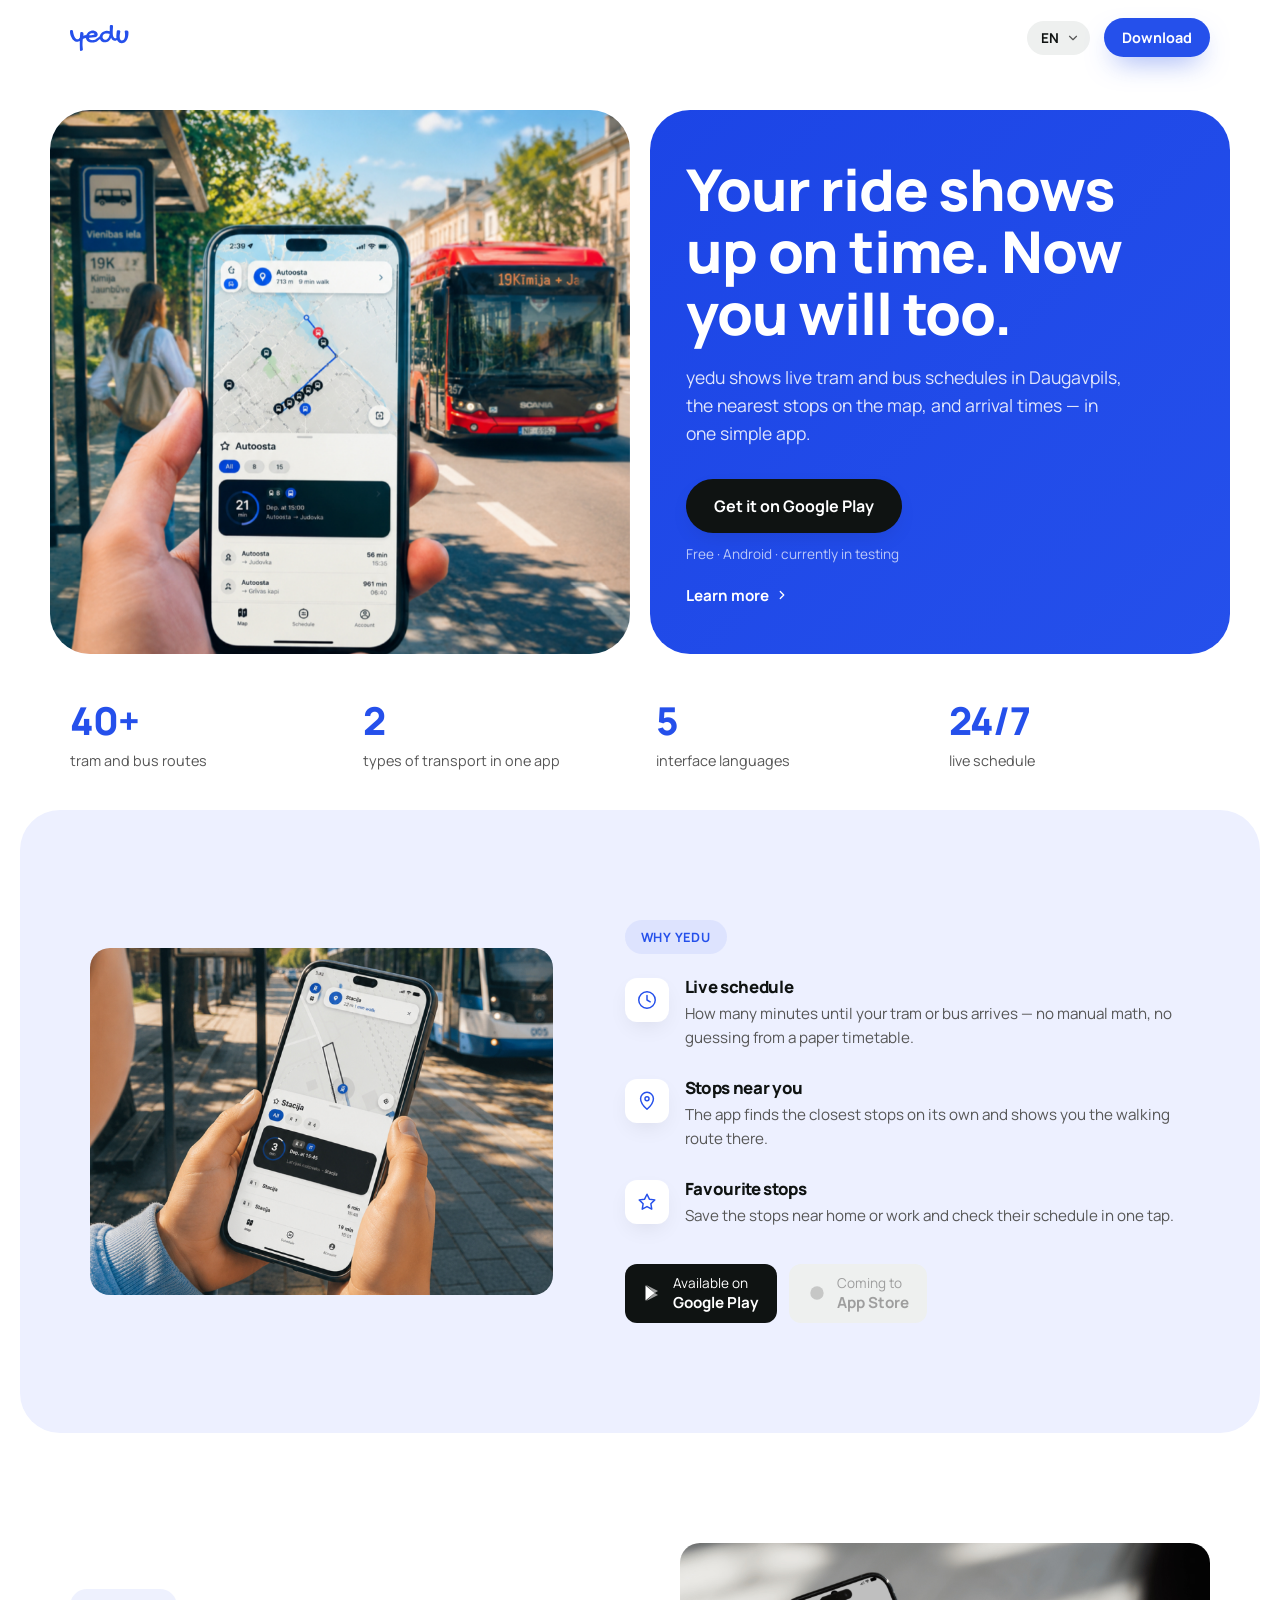
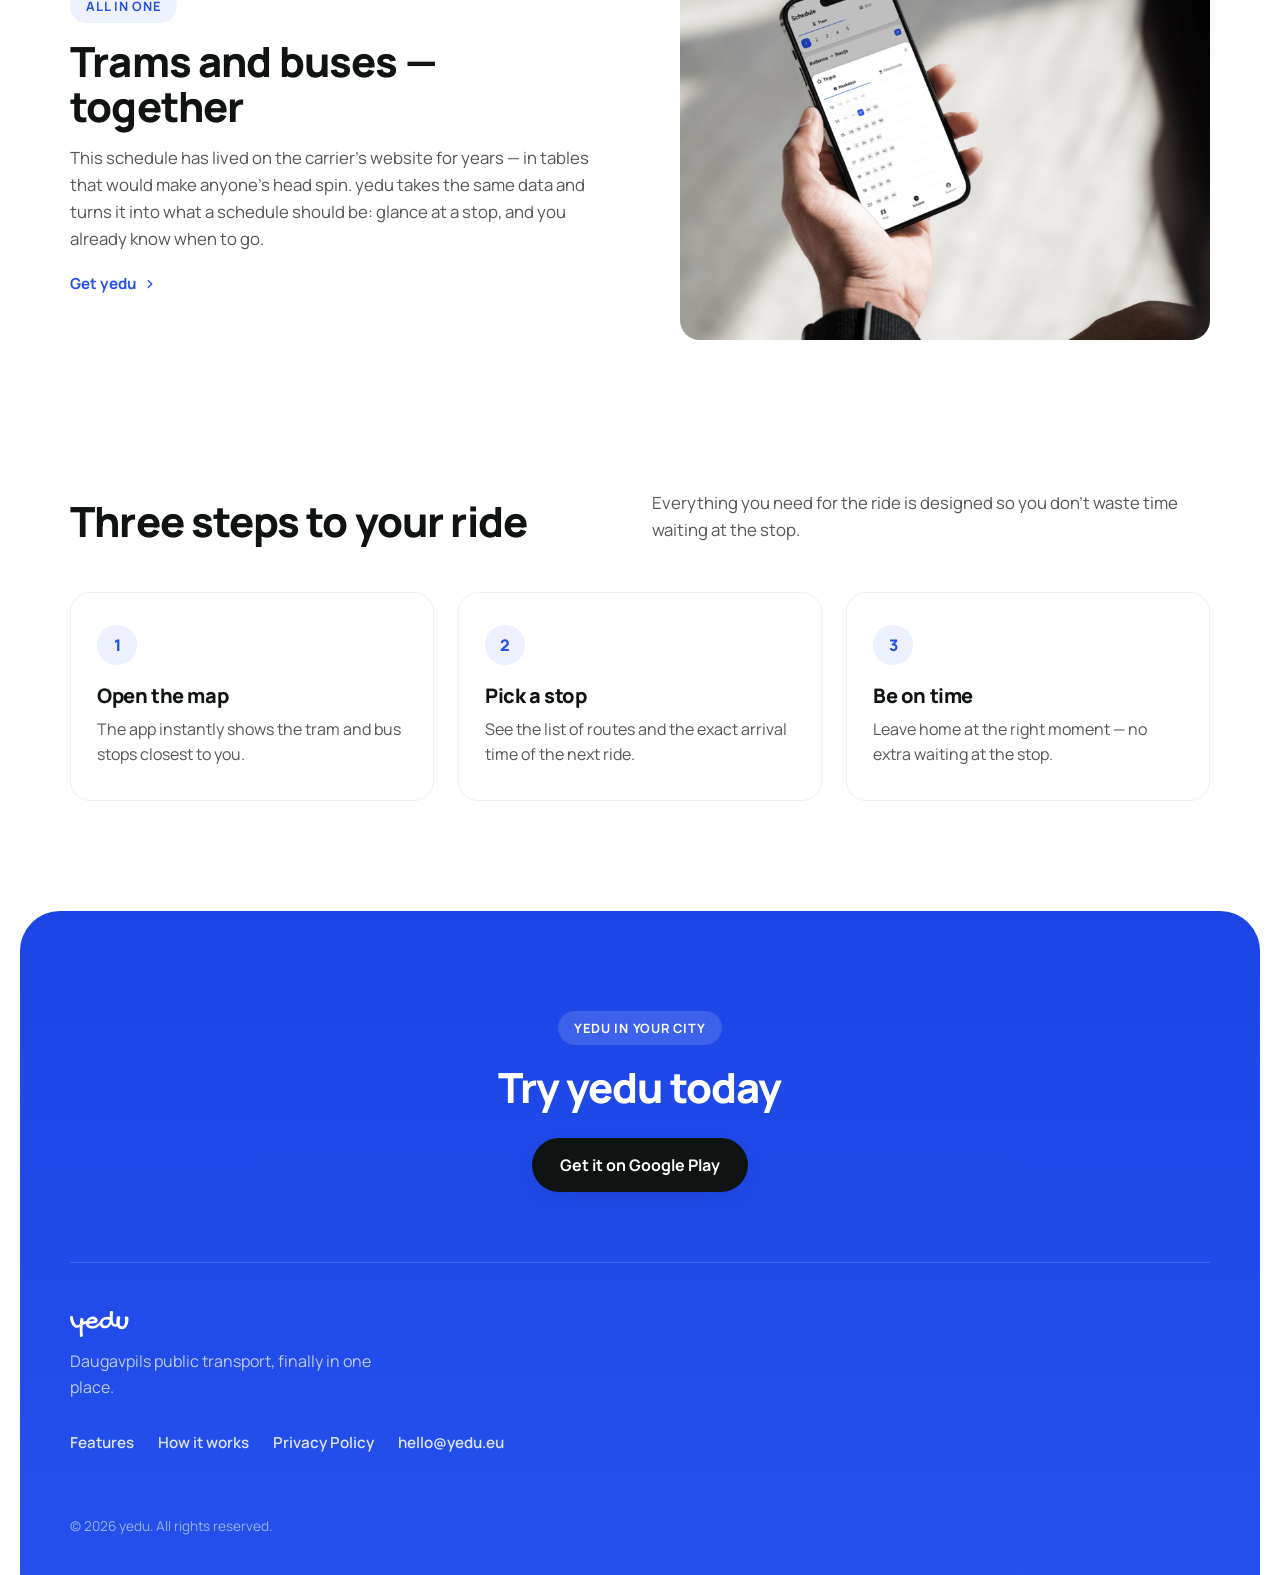
==== commit a171f5dc: "Update index.html" ====
--- a/index.html
+++ b/index.html
@@ -19,7 +19,7 @@
 
 <nav class="nav">
   <div class="container">
-    <a href="#" class="logo">
+    <a href="https://yedu.eu" class="logo">
       <svg class="logo-svg" viewBox="0 0 306 136" fill="none" xmlns="http://www.w3.org/2000/svg"><path d="M259.851 60.2639C259.851 66.7973 260.851 71.8437 262.85 75.403C264.849 78.9622 267.75 80.7419 271.553 80.7419C273.942 80.7419 276.136 80.0349 278.135 78.6209C280.183 77.207 281.938 75.2323 283.401 72.6969C284.864 70.1616 285.985 67.163 286.765 63.7012C287.594 60.1907 288.009 56.3877 288.009 52.2921C288.009 49.8054 287.911 47.6601 287.716 45.8561C287.521 44.0033 287.302 42.37 287.058 40.956C286.863 39.4933 286.668 38.2012 286.473 37.0798C286.278 35.9584 286.18 34.8858 286.18 33.8619C286.18 32.3016 286.838 31.1802 288.155 30.4976C289.471 29.7663 291.568 29.4006 294.445 29.4006C298.101 29.4006 300.929 30.2294 302.928 31.8872C304.976 33.5449 306 35.9584 306 39.1276C306 47.7576 305.147 55.51 303.44 62.3848C301.783 69.2596 299.369 75.1104 296.2 79.9374C293.079 84.7156 289.276 88.3967 284.791 90.9809C280.305 93.565 275.283 94.8571 269.725 94.8571C265.775 94.8571 262.119 94.0282 258.754 92.3705C255.439 90.7615 252.562 88.4943 250.124 85.5688C247.735 82.5946 245.858 79.0841 244.493 75.0373C243.128 70.9417 242.445 66.456 242.445 61.5803C242.445 59.7275 242.494 57.7529 242.591 55.6563C242.689 53.5598 242.835 51.3169 243.03 48.9278C243.225 46.49 243.469 43.8571 243.761 41.0292C244.103 38.2012 244.468 35.1295 244.859 31.8141C245.005 30.4001 245.663 29.2787 246.833 28.4498C248.052 27.5722 249.588 27.1334 251.441 27.1334C253.098 27.1334 254.659 27.304 256.121 27.6453C257.584 27.9866 258.827 28.4498 259.851 29.0349C260.924 29.62 261.753 30.3026 262.338 31.0827C262.972 31.8628 263.289 32.6917 263.289 33.5693C263.289 34.4469 263.094 35.8365 262.704 37.738C262.362 39.5908 261.972 41.7361 261.533 44.174C261.143 46.5631 260.753 49.1716 260.363 51.9995C260.022 54.7787 259.851 57.5335 259.851 60.2639Z" fill="currentColor"/><path d="M205.658 32.6917C205.853 32.7892 206.145 32.838 206.535 32.838C207.608 32.838 208.144 32.131 208.144 30.717V7.9718C208.144 5.09512 208.778 3.04732 210.046 1.82839C211.362 0.609465 213.532 0 216.555 0C219.627 0 221.796 0.633843 223.064 1.90153C224.332 3.16922 224.966 5.33891 224.966 8.41061C224.966 9.58078 224.892 11.3117 224.746 13.6033C224.6 15.8461 224.429 18.4058 224.234 21.2825C224.088 24.1592 223.942 27.2553 223.795 30.5707C223.649 33.8375 223.576 37.0798 223.576 40.2978C223.576 45.271 223.917 49.5617 224.6 53.1697C225.283 56.7777 226.258 59.7763 227.525 62.1654C228.793 64.5057 230.304 66.261 232.06 67.4312C233.815 68.5526 235.79 69.1133 237.984 69.1133C239.203 69.1133 240.3 68.967 241.275 68.6745C242.299 68.3332 243.493 68.1625 244.859 68.1625C245.834 68.1625 246.638 68.6745 247.272 69.6984C247.955 70.6735 248.296 71.8681 248.296 73.282C248.296 74.5497 247.906 75.7443 247.126 76.8657C246.394 77.9871 245.37 78.9622 244.054 79.7911C242.786 80.62 241.299 81.2782 239.593 81.7658C237.886 82.2046 236.107 82.424 234.254 82.424C230.256 82.424 226.599 81.2051 223.283 78.7672C219.968 76.2806 217.481 72.5019 215.824 67.4312C215.677 66.6511 215.434 66.261 215.092 66.261C214.702 66.261 214.385 66.6511 214.141 67.4312C212.825 70.9904 211.094 74.2084 208.949 77.0851C206.852 79.913 204.39 82.3509 201.562 84.3987C198.783 86.3977 195.711 87.9336 192.347 89.0062C189.032 90.0789 185.521 90.6152 181.815 90.6152C177.915 90.6152 174.331 89.957 171.065 88.6405C167.847 87.3728 165.067 85.5932 162.727 83.3016C160.387 80.9613 158.558 78.2309 157.242 75.1104C155.925 71.9412 155.267 68.5282 155.267 64.8714C155.267 60.1907 156.242 55.7782 158.193 51.6338C160.143 47.4895 162.776 43.8815 166.091 40.8098C169.456 37.6893 173.356 35.2271 177.793 33.423C182.23 31.619 186.959 30.717 191.981 30.717C194.029 30.717 196.199 30.8877 198.49 31.229C200.782 31.5215 203.171 32.0091 205.658 32.6917ZM184.668 77.4508C187.447 77.4508 189.909 76.8413 192.054 75.6224C194.249 74.4034 196.174 72.8676 197.832 71.0148C199.539 69.1133 200.977 67.0411 202.147 64.7983C203.317 62.5067 204.268 60.2882 205 58.1429C205.731 55.9976 206.267 54.0717 206.609 52.3652C206.95 50.6587 207.12 49.4398 207.12 48.7084C207.12 48.1721 206.974 47.7089 206.682 47.3188C206.389 46.88 205.95 46.5387 205.365 46.2949C204.049 45.9536 202.684 45.6611 201.27 45.4173C199.856 45.1248 198.466 44.881 197.101 44.6859C195.736 44.4909 194.419 44.3446 193.152 44.2471C191.933 44.1496 190.811 44.1009 189.787 44.1009C186.862 44.1009 184.205 44.5397 181.815 45.4173C179.426 46.2949 177.379 47.5382 175.672 49.1472C174.014 50.7562 172.722 52.6821 171.796 54.925C170.87 57.119 170.406 59.5325 170.406 62.1654C170.406 64.5057 170.748 66.6267 171.43 68.5282C172.162 70.381 173.137 71.9656 174.356 73.282C175.623 74.5985 177.135 75.6224 178.89 76.3537C180.645 77.0851 182.571 77.4508 184.668 77.4508Z" fill="currentColor"/><path d="M156.569 58.9035C157.983 57.6846 159.373 57.0751 160.738 57.0751C161.518 57.0751 162.225 57.2702 162.859 57.6602C163.493 58.0503 164.2 58.6598 164.98 59.4886C165.711 60.61 166.223 61.5364 166.515 62.2678C166.857 62.9504 167.027 63.633 167.027 64.3156C167.027 65.7783 166.296 67.1679 164.833 68.4843C162.493 70.4346 144.979 83.4235 142.249 84.9837C139.519 86.4952 136.666 87.7873 133.692 88.8599C130.718 89.9326 127.646 90.7371 124.477 91.2734C121.308 91.8585 118.163 92.1511 115.043 92.1511C111.093 92.1511 107.388 91.6391 103.926 90.6152C100.464 89.6401 97.3681 88.2261 94.6377 86.3733C91.956 84.5206 89.6888 82.3021 87.836 79.718C85.9833 77.0851 84.6668 74.1353 83.8867 70.8685C83.4479 69.5033 83.0335 68.6257 82.6434 68.2357C82.3021 67.7968 81.717 67.5774 80.8881 67.5774C79.0841 67.5774 77.6946 67.1386 76.7194 66.261C75.7443 65.3834 75.2567 64.1157 75.2567 62.4579C75.2567 61.7753 75.3054 61.3365 75.403 61.1415L75.5492 59.6788C75.793 57.9235 76.2562 56.6558 76.9388 55.8757C77.6702 55.0956 78.7916 54.7055 80.3031 54.7055H81.4001C83.4479 54.7055 84.8862 53.7548 85.7151 51.8533C87.2266 48.489 89.1525 45.4173 91.4928 42.6381C93.8332 39.859 96.4661 37.4943 99.3915 35.544C102.317 33.5449 105.437 32.0091 108.753 30.9364C112.117 29.815 115.53 29.2543 118.992 29.2543C122.6 29.2543 125.964 29.7906 129.085 30.8633C132.254 31.8872 135.009 33.3255 137.349 35.1783C139.689 37.0311 141.518 39.2008 142.834 41.6874C144.199 44.174 144.882 46.8556 144.882 49.7323C144.882 51.7314 144.492 53.5598 143.712 55.2175C142.932 56.8752 141.81 58.338 140.348 59.6056C138.885 60.8246 137.105 61.8241 135.009 62.6042C132.961 63.3843 130.62 63.8963 127.988 64.1401L102.609 66.6998C101.634 66.6998 100.83 66.9436 100.196 67.4312C99.6109 67.9187 99.3184 68.577 99.3184 69.4058C99.3184 70.6735 99.7815 71.8924 100.708 73.0626C101.683 74.2328 102.951 75.2811 104.511 76.2075C106.12 77.0851 107.948 77.7921 109.996 78.3284C112.093 78.8647 114.238 79.1329 116.432 79.1329C118.529 79.1329 120.674 78.9379 122.868 78.5478C125.111 78.109 127.305 77.4995 129.45 76.7194C131.644 75.9393 133.765 75.0129 135.813 73.9402C137.861 72.8188 154.765 60.3175 156.569 58.9035ZM125.282 51.2682C126.013 51.1219 126.647 50.7806 127.183 50.2443C127.719 49.6592 127.988 48.9522 127.988 48.1233C127.988 47.392 127.719 46.7094 127.183 46.0755C126.647 45.4417 125.915 44.881 124.989 44.3934C124.063 43.8571 122.99 43.4426 121.771 43.1501C120.552 42.8576 119.26 42.7113 117.895 42.7113C115.896 42.7113 113.848 43.0038 111.751 43.5889C109.655 44.174 107.753 44.9541 106.047 45.9293C104.34 46.8556 102.951 47.9039 101.878 49.0741C100.805 50.1955 100.269 51.3169 100.269 52.4383C100.269 53.5598 100.952 54.1205 102.317 54.1205C103.146 54.1205 104.487 54.0229 106.339 53.8279C108.192 53.6329 110.24 53.4135 112.483 53.1697C114.726 52.8772 116.993 52.5602 119.284 52.2189C121.576 51.8776 123.575 51.5607 125.282 51.2682Z" fill="currentColor"/><path d="M36.1291 88.1286C33.2036 88.1286 30.2782 87.4216 27.3528 86.0076C24.4273 84.5449 21.6238 82.5703 18.9422 80.0837C16.2605 77.597 13.7739 74.6716 11.4823 71.3074C9.19073 67.8944 7.19168 64.2376 5.48518 60.337C3.77868 56.3877 2.43786 52.2677 1.46272 47.9771C0.487572 43.6864 0 39.3958 0 35.1052C0 31.7897 0.6826 29.425 2.0478 28.011C3.413 26.5483 5.63145 25.8169 8.70315 25.8169C12.555 25.8169 14.7003 27.4015 15.1391 30.5707C16.0167 37.2992 17.2357 43.3695 18.7959 48.7815C20.3561 54.1936 22.1845 58.8011 24.2811 62.6042C26.4264 66.4073 28.7911 69.3327 31.3752 71.3805C34.0081 73.4283 36.7873 74.4522 39.7127 74.4522C41.8093 74.4522 43.7839 73.9402 45.6367 72.9163C47.4895 71.8437 49.0985 70.3566 50.4637 68.4551C50.9512 67.7237 51.2682 67.0167 51.4144 66.3341C51.6095 65.6515 51.7557 64.8714 51.8533 63.9938C52.097 60.532 52.3652 57.1434 52.6577 53.8279C52.999 50.4637 53.316 47.0994 53.6085 43.7352C53.706 42.2725 53.9011 41.0779 54.1936 40.1515C54.4861 39.2251 54.925 38.4938 55.51 37.9575C56.0951 37.4211 56.8509 37.0554 57.7772 36.8604C58.7524 36.6654 59.9713 36.5679 61.434 36.5679C63.0918 36.5679 64.5057 36.8117 65.6759 37.2992C66.8461 37.738 67.7968 38.4938 68.5282 39.5664C69.2596 40.5903 69.7715 41.9555 70.0641 43.662C70.4054 45.3198 70.576 47.392 70.576 49.8786C70.576 52.0239 70.4054 53.9011 70.0641 55.51C69.7715 57.0703 69.4058 58.5574 68.967 59.9713C68.577 61.3365 68.1869 62.7017 67.7968 64.0669C67.4555 65.3834 67.2361 66.8461 67.1386 68.4551C66.8948 72.5019 66.6754 76.0124 66.4804 78.9866C66.2854 81.912 66.1147 84.423 65.9685 86.5196C65.8709 88.6162 65.7734 90.4202 65.6759 91.9316C65.6272 93.4431 65.5784 94.7839 65.5296 95.9541C65.4809 97.173 65.4565 98.3188 65.4565 99.3915C65.4565 100.464 65.4565 101.634 65.4565 102.902C65.4565 105.194 65.554 107.68 65.749 110.362C65.9441 113.092 66.1391 115.701 66.3341 118.187C66.5779 120.674 66.7973 122.868 66.9924 124.77C67.1874 126.671 67.2849 127.988 67.2849 128.719C67.2849 129.645 66.9924 130.523 66.4073 131.352C65.8222 132.181 65.0421 132.912 64.0669 133.546C63.0918 134.18 61.946 134.667 60.6295 135.009C59.3131 135.399 57.9235 135.594 56.4608 135.594C55.1931 135.594 54.1692 135.155 53.3891 134.277C52.6577 133.448 52.2433 132.327 52.1458 130.913C51.9995 129.06 51.8776 126.793 51.7801 124.111C51.6826 121.478 51.5851 118.651 51.4876 115.628C51.3901 112.653 51.3169 109.606 51.2682 106.486C51.2682 103.414 51.2438 100.537 51.195 97.8556C51.1463 95.2228 51.1219 92.9068 51.1219 90.9077C51.1219 88.9087 51.1219 87.4704 51.1219 86.5927C51.1219 85.7151 51.0244 85.1056 50.8293 84.7643C50.6343 84.3743 50.2686 84.1793 49.7323 84.1793C49.4398 84.1793 49.0497 84.2768 48.5621 84.4718C48.0746 84.6181 47.5139 84.8862 46.88 85.2763C45.1735 86.3002 43.4426 87.0315 41.6874 87.4704C39.9321 87.9092 38.0793 88.1286 36.1291 88.1286Z" fill="currentColor"/><path d="M52.012 67.9547C56.4889 63.3333 68.6476 53.2393 86.464 54.3083C90.1798 54.5313 93.011 57.724 92.7881 61.4398C92.5651 65.1556 89.3724 67.9875 85.6566 67.7646C73.5166 67.0362 64.9554 73.9674 61.6937 77.3344C59.1037 80.0077 54.8369 80.0755 52.1633 77.4858C49.4897 74.8957 49.4219 70.6284 52.012 67.9547Z" fill="currentColor"/></svg>
     </a>
     <div class="nav-right">
@@ -161,7 +161,7 @@
 <section class="security" id="how">
   <div class="container">
     <div class="security-head reveal">
-      <h2 data-i18n="steps.title">Three steps to your bus</h2>
+      <h2 data-i18n="steps.title">Three steps to your ride</h2>
       <p data-i18n="steps.lead">Everything you need for the ride is designed so you don't waste time waiting at the stop.</p>
     </div>
     <div class="steps">
@@ -205,7 +205,7 @@
         <nav class="footer-links">
           <a href="#features" data-i18n="footer.linkFeatures">Features</a>
           <a href="#how" data-i18n="footer.linkHow">How it works</a>
-          <a href="privacy.html" data-i18n="footer.linkPrivacy">Privacy Policy</a>
+          <a href="/privacy" data-i18n="footer.linkPrivacy">Privacy Policy</a>
           <a href="mailto:hello@yedu.eu">hello@yedu.eu</a>
         </nav>
       </div>
--- a/css/style.css
+++ b/css/style.css
@@ -479,7 +479,7 @@
   font-size: 0.95rem;
 }
 .policy-content {
-  padding: 60px 0 100px;
+  padding: 60px var(--edge) 100px;
   max-width: 760px;
   margin: 0 auto;
 }
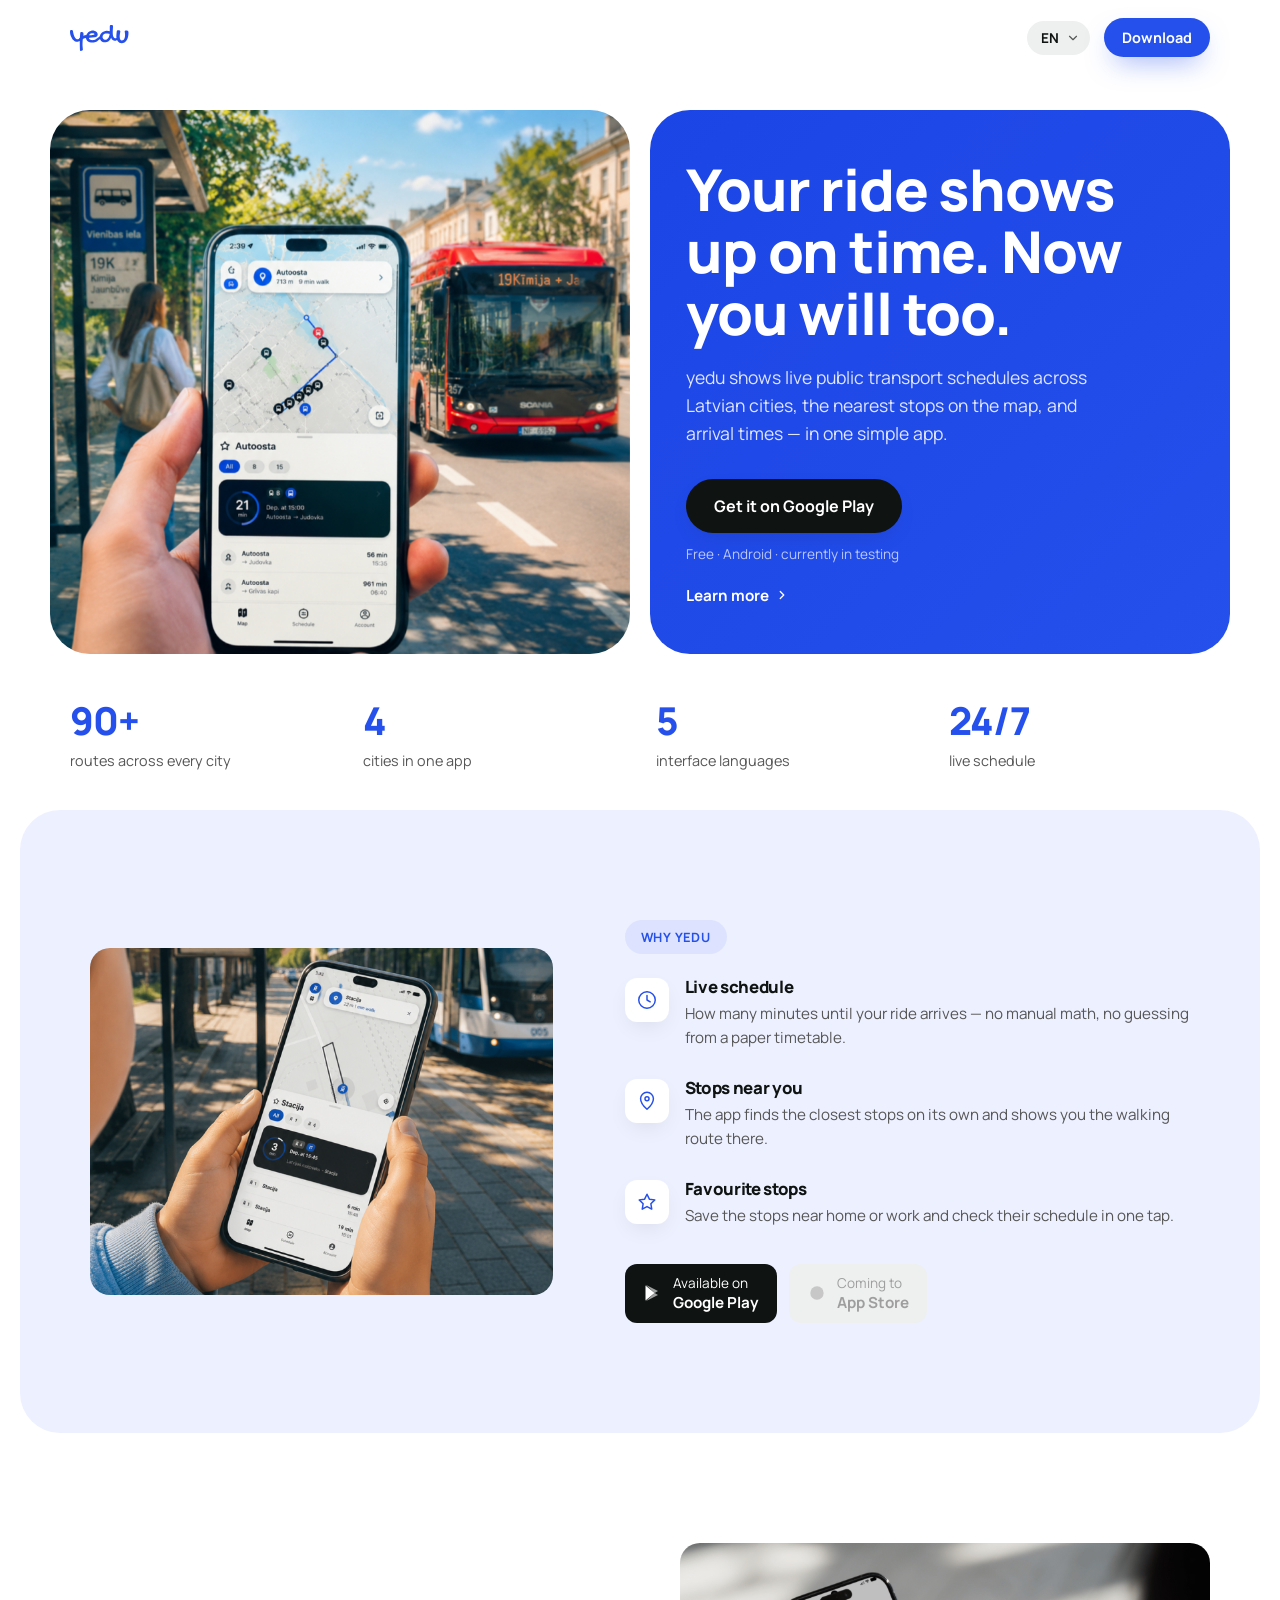
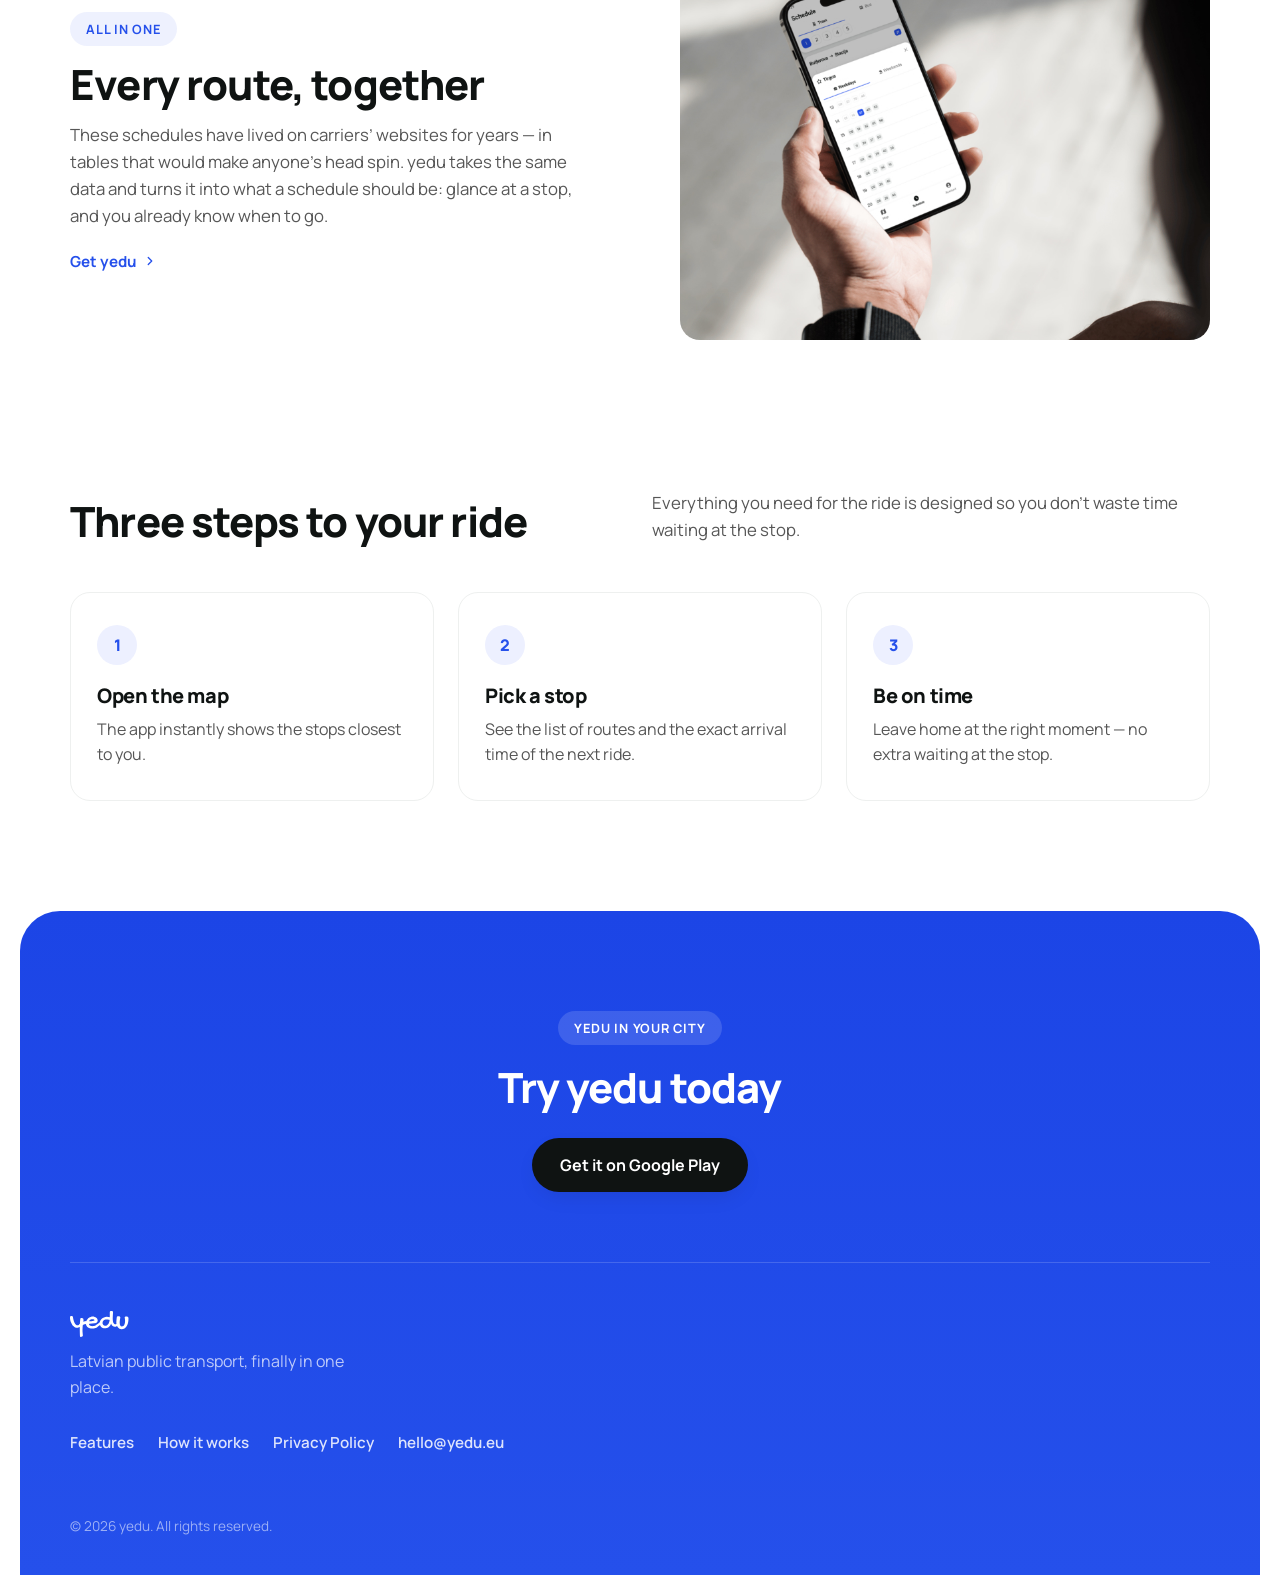
==== commit e2ec32b5: "Generalize copy for multi-city support Site now covers all Latvian cities in the app (Daugavpils, Je" ====
--- a/index.html
+++ b/index.html
@@ -3,8 +3,8 @@
 <head>
 <meta charset="UTF-8">
 <meta name="viewport" content="width=device-width, initial-scale=1.0">
-<title data-i18n="meta.title">yedu — public transport in Daugavpils</title>
-<meta name="description" content="yedu shows live tram and bus schedules in Daugavpils, nearby stops on the map, and arrival times." data-i18n-content="meta.description">
+<title data-i18n="meta.title">yedu — public transport in Latvia</title>
+<meta name="description" content="yedu shows live public transport schedules across Latvian cities, nearby stops on the map, and arrival times." data-i18n-content="meta.description">
 <link rel="icon" type="image/svg+xml" href="assets/favicon.svg">
 <link rel="icon" type="image/png" sizes="32x32" href="assets/favicon-32.png">
 <link rel="icon" type="image/png" sizes="16x16" href="assets/favicon-16.png">
@@ -19,7 +19,7 @@
 
 <nav class="nav">
   <div class="container">
-    <a href="https://yedu.eu" class="logo">
+    <a href="#" class="logo">
       <svg class="logo-svg" viewBox="0 0 306 136" fill="none" xmlns="http://www.w3.org/2000/svg"><path d="M259.851 60.2639C259.851 66.7973 260.851 71.8437 262.85 75.403C264.849 78.9622 267.75 80.7419 271.553 80.7419C273.942 80.7419 276.136 80.0349 278.135 78.6209C280.183 77.207 281.938 75.2323 283.401 72.6969C284.864 70.1616 285.985 67.163 286.765 63.7012C287.594 60.1907 288.009 56.3877 288.009 52.2921C288.009 49.8054 287.911 47.6601 287.716 45.8561C287.521 44.0033 287.302 42.37 287.058 40.956C286.863 39.4933 286.668 38.2012 286.473 37.0798C286.278 35.9584 286.18 34.8858 286.18 33.8619C286.18 32.3016 286.838 31.1802 288.155 30.4976C289.471 29.7663 291.568 29.4006 294.445 29.4006C298.101 29.4006 300.929 30.2294 302.928 31.8872C304.976 33.5449 306 35.9584 306 39.1276C306 47.7576 305.147 55.51 303.44 62.3848C301.783 69.2596 299.369 75.1104 296.2 79.9374C293.079 84.7156 289.276 88.3967 284.791 90.9809C280.305 93.565 275.283 94.8571 269.725 94.8571C265.775 94.8571 262.119 94.0282 258.754 92.3705C255.439 90.7615 252.562 88.4943 250.124 85.5688C247.735 82.5946 245.858 79.0841 244.493 75.0373C243.128 70.9417 242.445 66.456 242.445 61.5803C242.445 59.7275 242.494 57.7529 242.591 55.6563C242.689 53.5598 242.835 51.3169 243.03 48.9278C243.225 46.49 243.469 43.8571 243.761 41.0292C244.103 38.2012 244.468 35.1295 244.859 31.8141C245.005 30.4001 245.663 29.2787 246.833 28.4498C248.052 27.5722 249.588 27.1334 251.441 27.1334C253.098 27.1334 254.659 27.304 256.121 27.6453C257.584 27.9866 258.827 28.4498 259.851 29.0349C260.924 29.62 261.753 30.3026 262.338 31.0827C262.972 31.8628 263.289 32.6917 263.289 33.5693C263.289 34.4469 263.094 35.8365 262.704 37.738C262.362 39.5908 261.972 41.7361 261.533 44.174C261.143 46.5631 260.753 49.1716 260.363 51.9995C260.022 54.7787 259.851 57.5335 259.851 60.2639Z" fill="currentColor"/><path d="M205.658 32.6917C205.853 32.7892 206.145 32.838 206.535 32.838C207.608 32.838 208.144 32.131 208.144 30.717V7.9718C208.144 5.09512 208.778 3.04732 210.046 1.82839C211.362 0.609465 213.532 0 216.555 0C219.627 0 221.796 0.633843 223.064 1.90153C224.332 3.16922 224.966 5.33891 224.966 8.41061C224.966 9.58078 224.892 11.3117 224.746 13.6033C224.6 15.8461 224.429 18.4058 224.234 21.2825C224.088 24.1592 223.942 27.2553 223.795 30.5707C223.649 33.8375 223.576 37.0798 223.576 40.2978C223.576 45.271 223.917 49.5617 224.6 53.1697C225.283 56.7777 226.258 59.7763 227.525 62.1654C228.793 64.5057 230.304 66.261 232.06 67.4312C233.815 68.5526 235.79 69.1133 237.984 69.1133C239.203 69.1133 240.3 68.967 241.275 68.6745C242.299 68.3332 243.493 68.1625 244.859 68.1625C245.834 68.1625 246.638 68.6745 247.272 69.6984C247.955 70.6735 248.296 71.8681 248.296 73.282C248.296 74.5497 247.906 75.7443 247.126 76.8657C246.394 77.9871 245.37 78.9622 244.054 79.7911C242.786 80.62 241.299 81.2782 239.593 81.7658C237.886 82.2046 236.107 82.424 234.254 82.424C230.256 82.424 226.599 81.2051 223.283 78.7672C219.968 76.2806 217.481 72.5019 215.824 67.4312C215.677 66.6511 215.434 66.261 215.092 66.261C214.702 66.261 214.385 66.6511 214.141 67.4312C212.825 70.9904 211.094 74.2084 208.949 77.0851C206.852 79.913 204.39 82.3509 201.562 84.3987C198.783 86.3977 195.711 87.9336 192.347 89.0062C189.032 90.0789 185.521 90.6152 181.815 90.6152C177.915 90.6152 174.331 89.957 171.065 88.6405C167.847 87.3728 165.067 85.5932 162.727 83.3016C160.387 80.9613 158.558 78.2309 157.242 75.1104C155.925 71.9412 155.267 68.5282 155.267 64.8714C155.267 60.1907 156.242 55.7782 158.193 51.6338C160.143 47.4895 162.776 43.8815 166.091 40.8098C169.456 37.6893 173.356 35.2271 177.793 33.423C182.23 31.619 186.959 30.717 191.981 30.717C194.029 30.717 196.199 30.8877 198.49 31.229C200.782 31.5215 203.171 32.0091 205.658 32.6917ZM184.668 77.4508C187.447 77.4508 189.909 76.8413 192.054 75.6224C194.249 74.4034 196.174 72.8676 197.832 71.0148C199.539 69.1133 200.977 67.0411 202.147 64.7983C203.317 62.5067 204.268 60.2882 205 58.1429C205.731 55.9976 206.267 54.0717 206.609 52.3652C206.95 50.6587 207.12 49.4398 207.12 48.7084C207.12 48.1721 206.974 47.7089 206.682 47.3188C206.389 46.88 205.95 46.5387 205.365 46.2949C204.049 45.9536 202.684 45.6611 201.27 45.4173C199.856 45.1248 198.466 44.881 197.101 44.6859C195.736 44.4909 194.419 44.3446 193.152 44.2471C191.933 44.1496 190.811 44.1009 189.787 44.1009C186.862 44.1009 184.205 44.5397 181.815 45.4173C179.426 46.2949 177.379 47.5382 175.672 49.1472C174.014 50.7562 172.722 52.6821 171.796 54.925C170.87 57.119 170.406 59.5325 170.406 62.1654C170.406 64.5057 170.748 66.6267 171.43 68.5282C172.162 70.381 173.137 71.9656 174.356 73.282C175.623 74.5985 177.135 75.6224 178.89 76.3537C180.645 77.0851 182.571 77.4508 184.668 77.4508Z" fill="currentColor"/><path d="M156.569 58.9035C157.983 57.6846 159.373 57.0751 160.738 57.0751C161.518 57.0751 162.225 57.2702 162.859 57.6602C163.493 58.0503 164.2 58.6598 164.98 59.4886C165.711 60.61 166.223 61.5364 166.515 62.2678C166.857 62.9504 167.027 63.633 167.027 64.3156C167.027 65.7783 166.296 67.1679 164.833 68.4843C162.493 70.4346 144.979 83.4235 142.249 84.9837C139.519 86.4952 136.666 87.7873 133.692 88.8599C130.718 89.9326 127.646 90.7371 124.477 91.2734C121.308 91.8585 118.163 92.1511 115.043 92.1511C111.093 92.1511 107.388 91.6391 103.926 90.6152C100.464 89.6401 97.3681 88.2261 94.6377 86.3733C91.956 84.5206 89.6888 82.3021 87.836 79.718C85.9833 77.0851 84.6668 74.1353 83.8867 70.8685C83.4479 69.5033 83.0335 68.6257 82.6434 68.2357C82.3021 67.7968 81.717 67.5774 80.8881 67.5774C79.0841 67.5774 77.6946 67.1386 76.7194 66.261C75.7443 65.3834 75.2567 64.1157 75.2567 62.4579C75.2567 61.7753 75.3054 61.3365 75.403 61.1415L75.5492 59.6788C75.793 57.9235 76.2562 56.6558 76.9388 55.8757C77.6702 55.0956 78.7916 54.7055 80.3031 54.7055H81.4001C83.4479 54.7055 84.8862 53.7548 85.7151 51.8533C87.2266 48.489 89.1525 45.4173 91.4928 42.6381C93.8332 39.859 96.4661 37.4943 99.3915 35.544C102.317 33.5449 105.437 32.0091 108.753 30.9364C112.117 29.815 115.53 29.2543 118.992 29.2543C122.6 29.2543 125.964 29.7906 129.085 30.8633C132.254 31.8872 135.009 33.3255 137.349 35.1783C139.689 37.0311 141.518 39.2008 142.834 41.6874C144.199 44.174 144.882 46.8556 144.882 49.7323C144.882 51.7314 144.492 53.5598 143.712 55.2175C142.932 56.8752 141.81 58.338 140.348 59.6056C138.885 60.8246 137.105 61.8241 135.009 62.6042C132.961 63.3843 130.62 63.8963 127.988 64.1401L102.609 66.6998C101.634 66.6998 100.83 66.9436 100.196 67.4312C99.6109 67.9187 99.3184 68.577 99.3184 69.4058C99.3184 70.6735 99.7815 71.8924 100.708 73.0626C101.683 74.2328 102.951 75.2811 104.511 76.2075C106.12 77.0851 107.948 77.7921 109.996 78.3284C112.093 78.8647 114.238 79.1329 116.432 79.1329C118.529 79.1329 120.674 78.9379 122.868 78.5478C125.111 78.109 127.305 77.4995 129.45 76.7194C131.644 75.9393 133.765 75.0129 135.813 73.9402C137.861 72.8188 154.765 60.3175 156.569 58.9035ZM125.282 51.2682C126.013 51.1219 126.647 50.7806 127.183 50.2443C127.719 49.6592 127.988 48.9522 127.988 48.1233C127.988 47.392 127.719 46.7094 127.183 46.0755C126.647 45.4417 125.915 44.881 124.989 44.3934C124.063 43.8571 122.99 43.4426 121.771 43.1501C120.552 42.8576 119.26 42.7113 117.895 42.7113C115.896 42.7113 113.848 43.0038 111.751 43.5889C109.655 44.174 107.753 44.9541 106.047 45.9293C104.34 46.8556 102.951 47.9039 101.878 49.0741C100.805 50.1955 100.269 51.3169 100.269 52.4383C100.269 53.5598 100.952 54.1205 102.317 54.1205C103.146 54.1205 104.487 54.0229 106.339 53.8279C108.192 53.6329 110.24 53.4135 112.483 53.1697C114.726 52.8772 116.993 52.5602 119.284 52.2189C121.576 51.8776 123.575 51.5607 125.282 51.2682Z" fill="currentColor"/><path d="M36.1291 88.1286C33.2036 88.1286 30.2782 87.4216 27.3528 86.0076C24.4273 84.5449 21.6238 82.5703 18.9422 80.0837C16.2605 77.597 13.7739 74.6716 11.4823 71.3074C9.19073 67.8944 7.19168 64.2376 5.48518 60.337C3.77868 56.3877 2.43786 52.2677 1.46272 47.9771C0.487572 43.6864 0 39.3958 0 35.1052C0 31.7897 0.6826 29.425 2.0478 28.011C3.413 26.5483 5.63145 25.8169 8.70315 25.8169C12.555 25.8169 14.7003 27.4015 15.1391 30.5707C16.0167 37.2992 17.2357 43.3695 18.7959 48.7815C20.3561 54.1936 22.1845 58.8011 24.2811 62.6042C26.4264 66.4073 28.7911 69.3327 31.3752 71.3805C34.0081 73.4283 36.7873 74.4522 39.7127 74.4522C41.8093 74.4522 43.7839 73.9402 45.6367 72.9163C47.4895 71.8437 49.0985 70.3566 50.4637 68.4551C50.9512 67.7237 51.2682 67.0167 51.4144 66.3341C51.6095 65.6515 51.7557 64.8714 51.8533 63.9938C52.097 60.532 52.3652 57.1434 52.6577 53.8279C52.999 50.4637 53.316 47.0994 53.6085 43.7352C53.706 42.2725 53.9011 41.0779 54.1936 40.1515C54.4861 39.2251 54.925 38.4938 55.51 37.9575C56.0951 37.4211 56.8509 37.0554 57.7772 36.8604C58.7524 36.6654 59.9713 36.5679 61.434 36.5679C63.0918 36.5679 64.5057 36.8117 65.6759 37.2992C66.8461 37.738 67.7968 38.4938 68.5282 39.5664C69.2596 40.5903 69.7715 41.9555 70.0641 43.662C70.4054 45.3198 70.576 47.392 70.576 49.8786C70.576 52.0239 70.4054 53.9011 70.0641 55.51C69.7715 57.0703 69.4058 58.5574 68.967 59.9713C68.577 61.3365 68.1869 62.7017 67.7968 64.0669C67.4555 65.3834 67.2361 66.8461 67.1386 68.4551C66.8948 72.5019 66.6754 76.0124 66.4804 78.9866C66.2854 81.912 66.1147 84.423 65.9685 86.5196C65.8709 88.6162 65.7734 90.4202 65.6759 91.9316C65.6272 93.4431 65.5784 94.7839 65.5296 95.9541C65.4809 97.173 65.4565 98.3188 65.4565 99.3915C65.4565 100.464 65.4565 101.634 65.4565 102.902C65.4565 105.194 65.554 107.68 65.749 110.362C65.9441 113.092 66.1391 115.701 66.3341 118.187C66.5779 120.674 66.7973 122.868 66.9924 124.77C67.1874 126.671 67.2849 127.988 67.2849 128.719C67.2849 129.645 66.9924 130.523 66.4073 131.352C65.8222 132.181 65.0421 132.912 64.0669 133.546C63.0918 134.18 61.946 134.667 60.6295 135.009C59.3131 135.399 57.9235 135.594 56.4608 135.594C55.1931 135.594 54.1692 135.155 53.3891 134.277C52.6577 133.448 52.2433 132.327 52.1458 130.913C51.9995 129.06 51.8776 126.793 51.7801 124.111C51.6826 121.478 51.5851 118.651 51.4876 115.628C51.3901 112.653 51.3169 109.606 51.2682 106.486C51.2682 103.414 51.2438 100.537 51.195 97.8556C51.1463 95.2228 51.1219 92.9068 51.1219 90.9077C51.1219 88.9087 51.1219 87.4704 51.1219 86.5927C51.1219 85.7151 51.0244 85.1056 50.8293 84.7643C50.6343 84.3743 50.2686 84.1793 49.7323 84.1793C49.4398 84.1793 49.0497 84.2768 48.5621 84.4718C48.0746 84.6181 47.5139 84.8862 46.88 85.2763C45.1735 86.3002 43.4426 87.0315 41.6874 87.4704C39.9321 87.9092 38.0793 88.1286 36.1291 88.1286Z" fill="currentColor"/><path d="M52.012 67.9547C56.4889 63.3333 68.6476 53.2393 86.464 54.3083C90.1798 54.5313 93.011 57.724 92.7881 61.4398C92.5651 65.1556 89.3724 67.9875 85.6566 67.7646C73.5166 67.0362 64.9554 73.9674 61.6937 77.3344C59.1037 80.0077 54.8369 80.0755 52.1633 77.4858C49.4897 74.8957 49.4219 70.6284 52.012 67.9547Z" fill="currentColor"/></svg>
     </a>
     <div class="nav-right">
@@ -43,8 +43,8 @@
     <div class="hero-panel hero-panel-color">
       <h1 data-i18n="hero.title">Your ride shows up on time. Now you will too.</h1>
       <p class="lead" data-i18n="hero.lead">
-        yedu shows live tram and bus schedules in Daugavpils, the nearest stops on the map, and
-        arrival times — in one simple app.
+        yedu shows live public transport schedules across Latvian cities, the nearest stops on
+        the map, and arrival times — in one simple app.
       </p>
       <div class="hero-ctas">
         <a href="#download" class="btn btn-primary" data-i18n="hero.ctaPrimary">Get it on Google Play</a>
@@ -61,12 +61,12 @@
 <section class="stats">
   <div class="container">
     <div>
-      <div class="stat-num" data-i18n="stats.0.num">40+</div>
-      <div class="stat-label" data-i18n="stats.0.label">tram and bus routes</div>
-    </div>
-    <div>
-      <div class="stat-num" data-i18n="stats.1.num">2</div>
-      <div class="stat-label" data-i18n="stats.1.label">types of transport in one app</div>
+      <div class="stat-num" data-i18n="stats.0.num">90+</div>
+      <div class="stat-label" data-i18n="stats.0.label">routes across every city</div>
+    </div>
+    <div>
+      <div class="stat-num" data-i18n="stats.1.num">4</div>
+      <div class="stat-label" data-i18n="stats.1.label">cities in one app</div>
     </div>
     <div>
       <div class="stat-num" data-i18n="stats.2.num">5</div>
@@ -96,7 +96,7 @@
           </div>
           <div>
             <h3 data-i18n="why.items.0.title">Live schedule</h3>
-            <p data-i18n="why.items.0.body">How many minutes until your tram or bus arrives — no manual math, no guessing from a paper timetable.</p>
+            <p data-i18n="why.items.0.body">How many minutes until your ride arrives — no manual math, no guessing from a paper timetable.</p>
           </div>
         </div>
         <div class="why-item reveal">
@@ -141,9 +141,9 @@
   <div class="container feature-row reveal">
     <div class="feature-copy">
       <span class="eyebrow" data-i18n="feature.eyebrow">All in one</span>
-      <h2 data-i18n="feature.title">Trams and buses — together</h2>
+      <h2 data-i18n="feature.title">Every route, together</h2>
       <p data-i18n="feature.body">
-        This schedule has lived on the carrier's website for years — in tables that would make
+        These schedules have lived on carriers' websites for years — in tables that would make
         anyone's head spin. yedu takes the same data and turns it into what a schedule should be:
         glance at a stop, and you already know when to go.
       </p>
@@ -168,7 +168,7 @@
       <div class="step reveal">
         <div class="step-num">1</div>
         <h3 data-i18n="steps.items.0.title">Open the map</h3>
-        <p data-i18n="steps.items.0.body">The app instantly shows the tram and bus stops closest to you.</p>
+        <p data-i18n="steps.items.0.body">The app instantly shows the stops closest to you.</p>
       </div>
       <div class="step reveal">
         <div class="step-num">2</div>
@@ -200,12 +200,12 @@
           <a href="#" class="logo">
             <svg class="logo-svg" viewBox="0 0 306 136" fill="none" xmlns="http://www.w3.org/2000/svg"><path d="M259.851 60.2639C259.851 66.7973 260.851 71.8437 262.85 75.403C264.849 78.9622 267.75 80.7419 271.553 80.7419C273.942 80.7419 276.136 80.0349 278.135 78.6209C280.183 77.207 281.938 75.2323 283.401 72.6969C284.864 70.1616 285.985 67.163 286.765 63.7012C287.594 60.1907 288.009 56.3877 288.009 52.2921C288.009 49.8054 287.911 47.6601 287.716 45.8561C287.521 44.0033 287.302 42.37 287.058 40.956C286.863 39.4933 286.668 38.2012 286.473 37.0798C286.278 35.9584 286.18 34.8858 286.18 33.8619C286.18 32.3016 286.838 31.1802 288.155 30.4976C289.471 29.7663 291.568 29.4006 294.445 29.4006C298.101 29.4006 300.929 30.2294 302.928 31.8872C304.976 33.5449 306 35.9584 306 39.1276C306 47.7576 305.147 55.51 303.44 62.3848C301.783 69.2596 299.369 75.1104 296.2 79.9374C293.079 84.7156 289.276 88.3967 284.791 90.9809C280.305 93.565 275.283 94.8571 269.725 94.8571C265.775 94.8571 262.119 94.0282 258.754 92.3705C255.439 90.7615 252.562 88.4943 250.124 85.5688C247.735 82.5946 245.858 79.0841 244.493 75.0373C243.128 70.9417 242.445 66.456 242.445 61.5803C242.445 59.7275 242.494 57.7529 242.591 55.6563C242.689 53.5598 242.835 51.3169 243.03 48.9278C243.225 46.49 243.469 43.8571 243.761 41.0292C244.103 38.2012 244.468 35.1295 244.859 31.8141C245.005 30.4001 245.663 29.2787 246.833 28.4498C248.052 27.5722 249.588 27.1334 251.441 27.1334C253.098 27.1334 254.659 27.304 256.121 27.6453C257.584 27.9866 258.827 28.4498 259.851 29.0349C260.924 29.62 261.753 30.3026 262.338 31.0827C262.972 31.8628 263.289 32.6917 263.289 33.5693C263.289 34.4469 263.094 35.8365 262.704 37.738C262.362 39.5908 261.972 41.7361 261.533 44.174C261.143 46.5631 260.753 49.1716 260.363 51.9995C260.022 54.7787 259.851 57.5335 259.851 60.2639Z" fill="currentColor"/><path d="M205.658 32.6917C205.853 32.7892 206.145 32.838 206.535 32.838C207.608 32.838 208.144 32.131 208.144 30.717V7.9718C208.144 5.09512 208.778 3.04732 210.046 1.82839C211.362 0.609465 213.532 0 216.555 0C219.627 0 221.796 0.633843 223.064 1.90153C224.332 3.16922 224.966 5.33891 224.966 8.41061C224.966 9.58078 224.892 11.3117 224.746 13.6033C224.6 15.8461 224.429 18.4058 224.234 21.2825C224.088 24.1592 223.942 27.2553 223.795 30.5707C223.649 33.8375 223.576 37.0798 223.576 40.2978C223.576 45.271 223.917 49.5617 224.6 53.1697C225.283 56.7777 226.258 59.7763 227.525 62.1654C228.793 64.5057 230.304 66.261 232.06 67.4312C233.815 68.5526 235.79 69.1133 237.984 69.1133C239.203 69.1133 240.3 68.967 241.275 68.6745C242.299 68.3332 243.493 68.1625 244.859 68.1625C245.834 68.1625 246.638 68.6745 247.272 69.6984C247.955 70.6735 248.296 71.8681 248.296 73.282C248.296 74.5497 247.906 75.7443 247.126 76.8657C246.394 77.9871 245.37 78.9622 244.054 79.7911C242.786 80.62 241.299 81.2782 239.593 81.7658C237.886 82.2046 236.107 82.424 234.254 82.424C230.256 82.424 226.599 81.2051 223.283 78.7672C219.968 76.2806 217.481 72.5019 215.824 67.4312C215.677 66.6511 215.434 66.261 215.092 66.261C214.702 66.261 214.385 66.6511 214.141 67.4312C212.825 70.9904 211.094 74.2084 208.949 77.0851C206.852 79.913 204.39 82.3509 201.562 84.3987C198.783 86.3977 195.711 87.9336 192.347 89.0062C189.032 90.0789 185.521 90.6152 181.815 90.6152C177.915 90.6152 174.331 89.957 171.065 88.6405C167.847 87.3728 165.067 85.5932 162.727 83.3016C160.387 80.9613 158.558 78.2309 157.242 75.1104C155.925 71.9412 155.267 68.5282 155.267 64.8714C155.267 60.1907 156.242 55.7782 158.193 51.6338C160.143 47.4895 162.776 43.8815 166.091 40.8098C169.456 37.6893 173.356 35.2271 177.793 33.423C182.23 31.619 186.959 30.717 191.981 30.717C194.029 30.717 196.199 30.8877 198.49 31.229C200.782 31.5215 203.171 32.0091 205.658 32.6917ZM184.668 77.4508C187.447 77.4508 189.909 76.8413 192.054 75.6224C194.249 74.4034 196.174 72.8676 197.832 71.0148C199.539 69.1133 200.977 67.0411 202.147 64.7983C203.317 62.5067 204.268 60.2882 205 58.1429C205.731 55.9976 206.267 54.0717 206.609 52.3652C206.95 50.6587 207.12 49.4398 207.12 48.7084C207.12 48.1721 206.974 47.7089 206.682 47.3188C206.389 46.88 205.95 46.5387 205.365 46.2949C204.049 45.9536 202.684 45.6611 201.27 45.4173C199.856 45.1248 198.466 44.881 197.101 44.6859C195.736 44.4909 194.419 44.3446 193.152 44.2471C191.933 44.1496 190.811 44.1009 189.787 44.1009C186.862 44.1009 184.205 44.5397 181.815 45.4173C179.426 46.2949 177.379 47.5382 175.672 49.1472C174.014 50.7562 172.722 52.6821 171.796 54.925C170.87 57.119 170.406 59.5325 170.406 62.1654C170.406 64.5057 170.748 66.6267 171.43 68.5282C172.162 70.381 173.137 71.9656 174.356 73.282C175.623 74.5985 177.135 75.6224 178.89 76.3537C180.645 77.0851 182.571 77.4508 184.668 77.4508Z" fill="currentColor"/><path d="M156.569 58.9035C157.983 57.6846 159.373 57.0751 160.738 57.0751C161.518 57.0751 162.225 57.2702 162.859 57.6602C163.493 58.0503 164.2 58.6598 164.98 59.4886C165.711 60.61 166.223 61.5364 166.515 62.2678C166.857 62.9504 167.027 63.633 167.027 64.3156C167.027 65.7783 166.296 67.1679 164.833 68.4843C162.493 70.4346 144.979 83.4235 142.249 84.9837C139.519 86.4952 136.666 87.7873 133.692 88.8599C130.718 89.9326 127.646 90.7371 124.477 91.2734C121.308 91.8585 118.163 92.1511 115.043 92.1511C111.093 92.1511 107.388 91.6391 103.926 90.6152C100.464 89.6401 97.3681 88.2261 94.6377 86.3733C91.956 84.5206 89.6888 82.3021 87.836 79.718C85.9833 77.0851 84.6668 74.1353 83.8867 70.8685C83.4479 69.5033 83.0335 68.6257 82.6434 68.2357C82.3021 67.7968 81.717 67.5774 80.8881 67.5774C79.0841 67.5774 77.6946 67.1386 76.7194 66.261C75.7443 65.3834 75.2567 64.1157 75.2567 62.4579C75.2567 61.7753 75.3054 61.3365 75.403 61.1415L75.5492 59.6788C75.793 57.9235 76.2562 56.6558 76.9388 55.8757C77.6702 55.0956 78.7916 54.7055 80.3031 54.7055H81.4001C83.4479 54.7055 84.8862 53.7548 85.7151 51.8533C87.2266 48.489 89.1525 45.4173 91.4928 42.6381C93.8332 39.859 96.4661 37.4943 99.3915 35.544C102.317 33.5449 105.437 32.0091 108.753 30.9364C112.117 29.815 115.53 29.2543 118.992 29.2543C122.6 29.2543 125.964 29.7906 129.085 30.8633C132.254 31.8872 135.009 33.3255 137.349 35.1783C139.689 37.0311 141.518 39.2008 142.834 41.6874C144.199 44.174 144.882 46.8556 144.882 49.7323C144.882 51.7314 144.492 53.5598 143.712 55.2175C142.932 56.8752 141.81 58.338 140.348 59.6056C138.885 60.8246 137.105 61.8241 135.009 62.6042C132.961 63.3843 130.62 63.8963 127.988 64.1401L102.609 66.6998C101.634 66.6998 100.83 66.9436 100.196 67.4312C99.6109 67.9187 99.3184 68.577 99.3184 69.4058C99.3184 70.6735 99.7815 71.8924 100.708 73.0626C101.683 74.2328 102.951 75.2811 104.511 76.2075C106.12 77.0851 107.948 77.7921 109.996 78.3284C112.093 78.8647 114.238 79.1329 116.432 79.1329C118.529 79.1329 120.674 78.9379 122.868 78.5478C125.111 78.109 127.305 77.4995 129.45 76.7194C131.644 75.9393 133.765 75.0129 135.813 73.9402C137.861 72.8188 154.765 60.3175 156.569 58.9035ZM125.282 51.2682C126.013 51.1219 126.647 50.7806 127.183 50.2443C127.719 49.6592 127.988 48.9522 127.988 48.1233C127.988 47.392 127.719 46.7094 127.183 46.0755C126.647 45.4417 125.915 44.881 124.989 44.3934C124.063 43.8571 122.99 43.4426 121.771 43.1501C120.552 42.8576 119.26 42.7113 117.895 42.7113C115.896 42.7113 113.848 43.0038 111.751 43.5889C109.655 44.174 107.753 44.9541 106.047 45.9293C104.34 46.8556 102.951 47.9039 101.878 49.0741C100.805 50.1955 100.269 51.3169 100.269 52.4383C100.269 53.5598 100.952 54.1205 102.317 54.1205C103.146 54.1205 104.487 54.0229 106.339 53.8279C108.192 53.6329 110.24 53.4135 112.483 53.1697C114.726 52.8772 116.993 52.5602 119.284 52.2189C121.576 51.8776 123.575 51.5607 125.282 51.2682Z" fill="currentColor"/><path d="M36.1291 88.1286C33.2036 88.1286 30.2782 87.4216 27.3528 86.0076C24.4273 84.5449 21.6238 82.5703 18.9422 80.0837C16.2605 77.597 13.7739 74.6716 11.4823 71.3074C9.19073 67.8944 7.19168 64.2376 5.48518 60.337C3.77868 56.3877 2.43786 52.2677 1.46272 47.9771C0.487572 43.6864 0 39.3958 0 35.1052C0 31.7897 0.6826 29.425 2.0478 28.011C3.413 26.5483 5.63145 25.8169 8.70315 25.8169C12.555 25.8169 14.7003 27.4015 15.1391 30.5707C16.0167 37.2992 17.2357 43.3695 18.7959 48.7815C20.3561 54.1936 22.1845 58.8011 24.2811 62.6042C26.4264 66.4073 28.7911 69.3327 31.3752 71.3805C34.0081 73.4283 36.7873 74.4522 39.7127 74.4522C41.8093 74.4522 43.7839 73.9402 45.6367 72.9163C47.4895 71.8437 49.0985 70.3566 50.4637 68.4551C50.9512 67.7237 51.2682 67.0167 51.4144 66.3341C51.6095 65.6515 51.7557 64.8714 51.8533 63.9938C52.097 60.532 52.3652 57.1434 52.6577 53.8279C52.999 50.4637 53.316 47.0994 53.6085 43.7352C53.706 42.2725 53.9011 41.0779 54.1936 40.1515C54.4861 39.2251 54.925 38.4938 55.51 37.9575C56.0951 37.4211 56.8509 37.0554 57.7772 36.8604C58.7524 36.6654 59.9713 36.5679 61.434 36.5679C63.0918 36.5679 64.5057 36.8117 65.6759 37.2992C66.8461 37.738 67.7968 38.4938 68.5282 39.5664C69.2596 40.5903 69.7715 41.9555 70.0641 43.662C70.4054 45.3198 70.576 47.392 70.576 49.8786C70.576 52.0239 70.4054 53.9011 70.0641 55.51C69.7715 57.0703 69.4058 58.5574 68.967 59.9713C68.577 61.3365 68.1869 62.7017 67.7968 64.0669C67.4555 65.3834 67.2361 66.8461 67.1386 68.4551C66.8948 72.5019 66.6754 76.0124 66.4804 78.9866C66.2854 81.912 66.1147 84.423 65.9685 86.5196C65.8709 88.6162 65.7734 90.4202 65.6759 91.9316C65.6272 93.4431 65.5784 94.7839 65.5296 95.9541C65.4809 97.173 65.4565 98.3188 65.4565 99.3915C65.4565 100.464 65.4565 101.634 65.4565 102.902C65.4565 105.194 65.554 107.68 65.749 110.362C65.9441 113.092 66.1391 115.701 66.3341 118.187C66.5779 120.674 66.7973 122.868 66.9924 124.77C67.1874 126.671 67.2849 127.988 67.2849 128.719C67.2849 129.645 66.9924 130.523 66.4073 131.352C65.8222 132.181 65.0421 132.912 64.0669 133.546C63.0918 134.18 61.946 134.667 60.6295 135.009C59.3131 135.399 57.9235 135.594 56.4608 135.594C55.1931 135.594 54.1692 135.155 53.3891 134.277C52.6577 133.448 52.2433 132.327 52.1458 130.913C51.9995 129.06 51.8776 126.793 51.7801 124.111C51.6826 121.478 51.5851 118.651 51.4876 115.628C51.3901 112.653 51.3169 109.606 51.2682 106.486C51.2682 103.414 51.2438 100.537 51.195 97.8556C51.1463 95.2228 51.1219 92.9068 51.1219 90.9077C51.1219 88.9087 51.1219 87.4704 51.1219 86.5927C51.1219 85.7151 51.0244 85.1056 50.8293 84.7643C50.6343 84.3743 50.2686 84.1793 49.7323 84.1793C49.4398 84.1793 49.0497 84.2768 48.5621 84.4718C48.0746 84.6181 47.5139 84.8862 46.88 85.2763C45.1735 86.3002 43.4426 87.0315 41.6874 87.4704C39.9321 87.9092 38.0793 88.1286 36.1291 88.1286Z" fill="currentColor"/><path d="M52.012 67.9547C56.4889 63.3333 68.6476 53.2393 86.464 54.3083C90.1798 54.5313 93.011 57.724 92.7881 61.4398C92.5651 65.1556 89.3724 67.9875 85.6566 67.7646C73.5166 67.0362 64.9554 73.9674 61.6937 77.3344C59.1037 80.0077 54.8369 80.0755 52.1633 77.4858C49.4897 74.8957 49.4219 70.6284 52.012 67.9547Z" fill="currentColor"/></svg>
           </a>
-          <p data-i18n="footer.tagline">Daugavpils public transport, finally in one place.</p>
+          <p data-i18n="footer.tagline">Latvian public transport, finally in one place.</p>
         </div>
         <nav class="footer-links">
           <a href="#features" data-i18n="footer.linkFeatures">Features</a>
           <a href="#how" data-i18n="footer.linkHow">How it works</a>
-          <a href="/privacy" data-i18n="footer.linkPrivacy">Privacy Policy</a>
+          <a href="privacy.html" data-i18n="footer.linkPrivacy">Privacy Policy</a>
           <a href="mailto:hello@yedu.eu">hello@yedu.eu</a>
         </nav>
       </div>
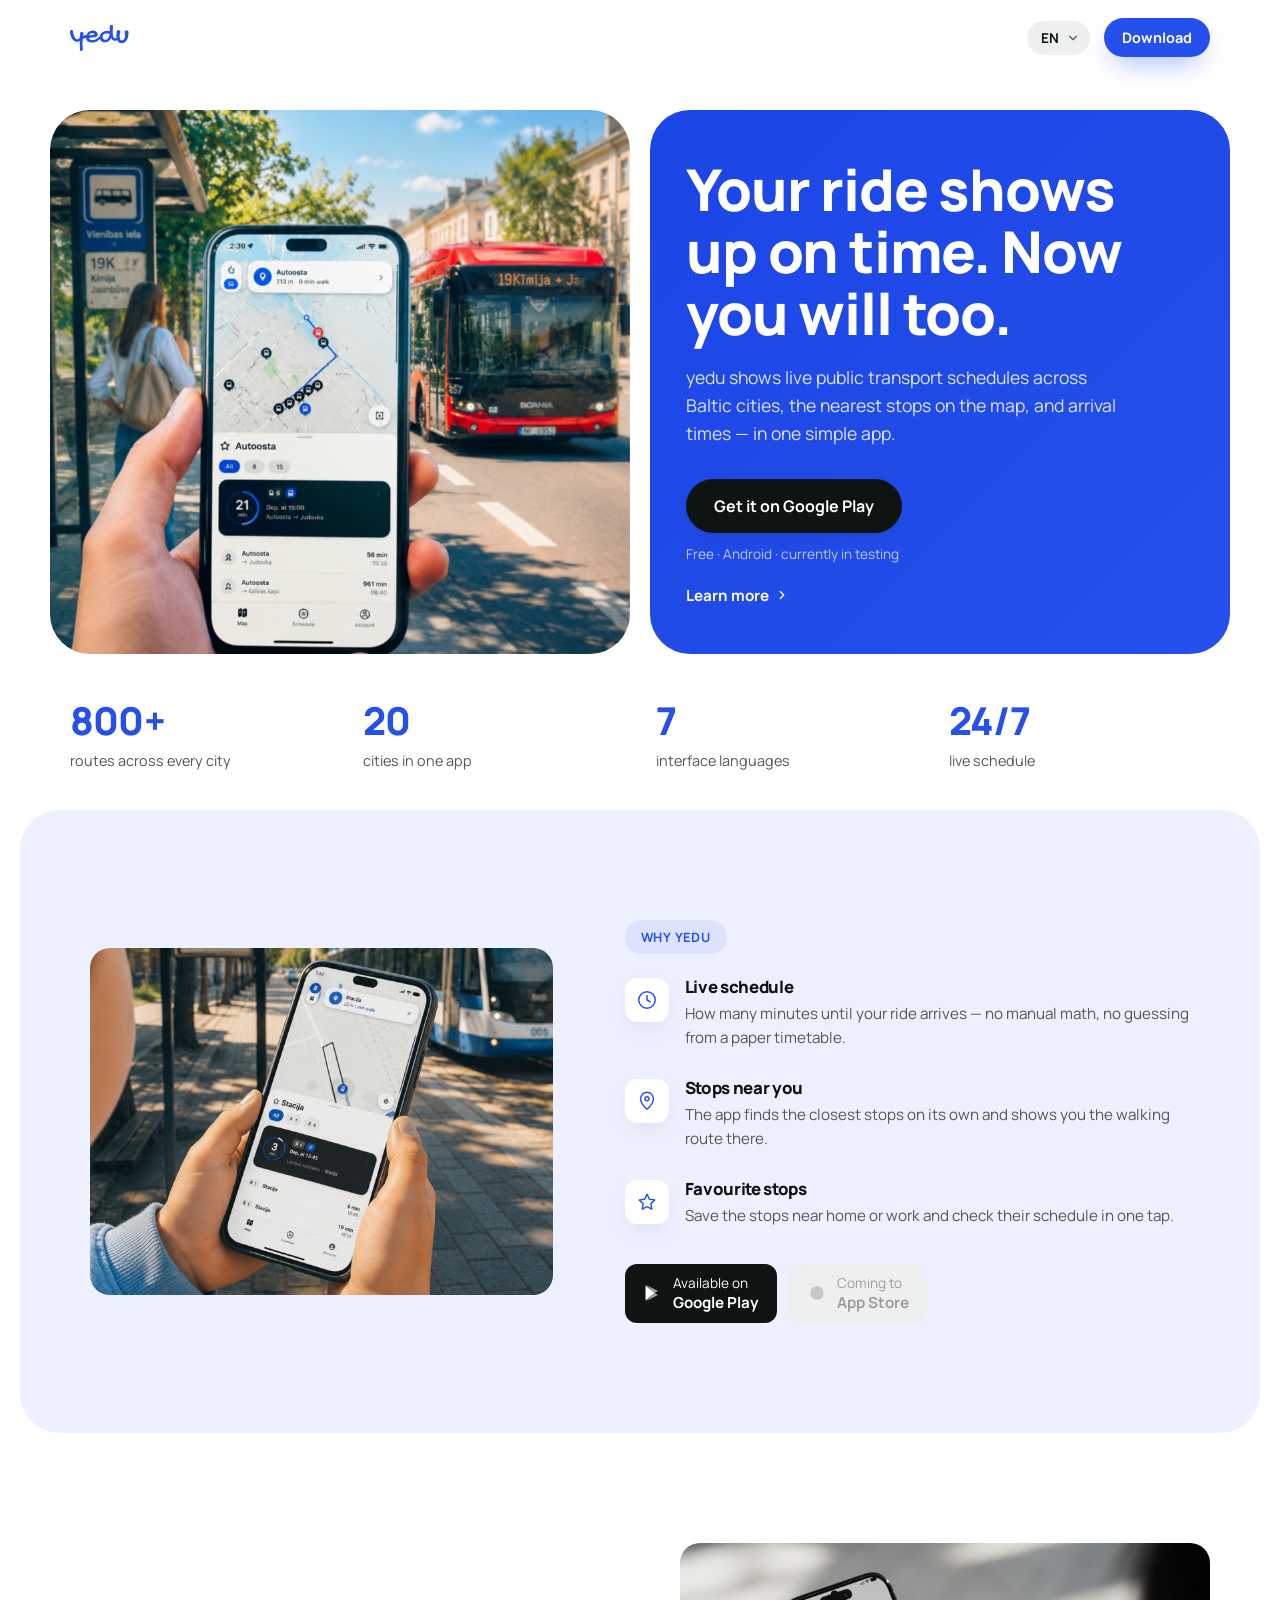
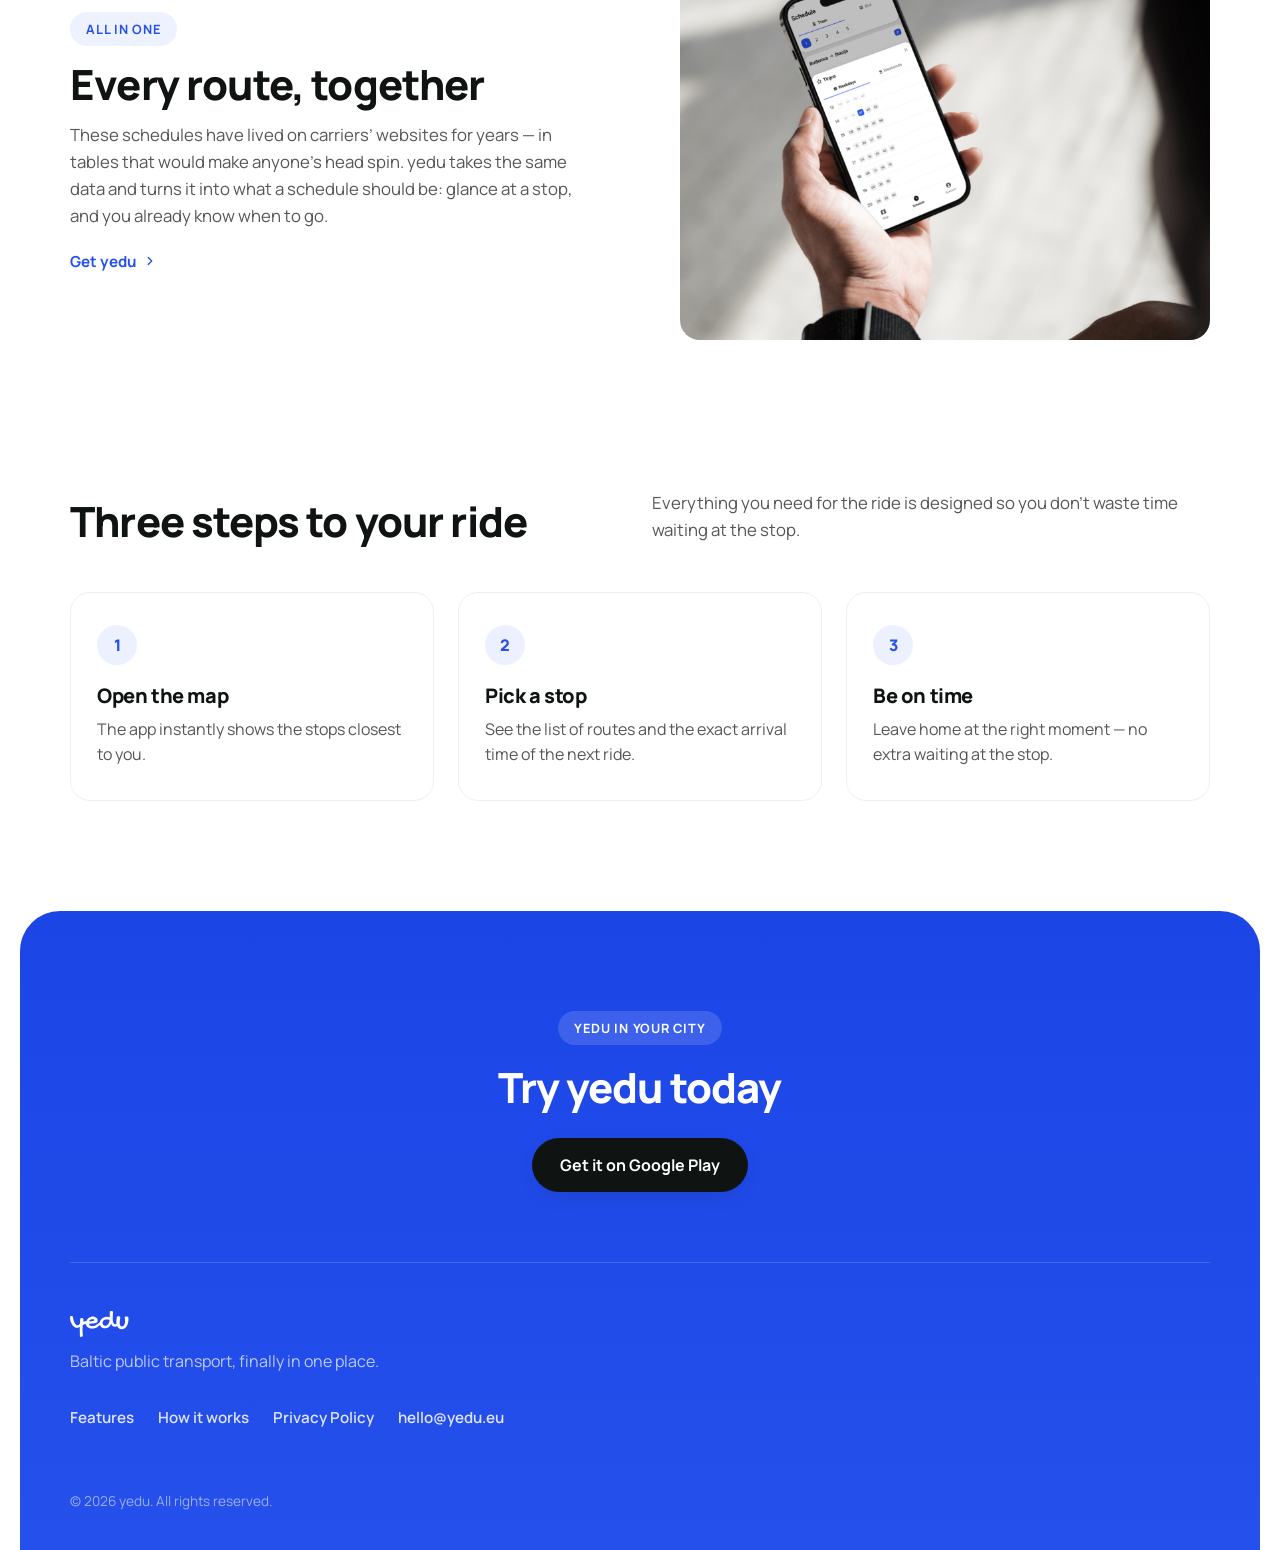
==== commit 12b3cddf: "new updates" ====
--- a/index.html
+++ b/index.html
@@ -3,8 +3,8 @@
 <head>
 <meta charset="UTF-8">
 <meta name="viewport" content="width=device-width, initial-scale=1.0">
-<title data-i18n="meta.title">yedu — public transport in Latvia</title>
-<meta name="description" content="yedu shows live public transport schedules across Latvian cities, nearby stops on the map, and arrival times." data-i18n-content="meta.description">
+<title data-i18n="meta.title">yedu — public transport in the Baltics</title>
+<meta name="description" content="yedu shows live public transport schedules across Baltic cities, nearby stops on the map, and arrival times." data-i18n-content="meta.description">
 <link rel="icon" type="image/svg+xml" href="assets/favicon.svg">
 <link rel="icon" type="image/png" sizes="32x32" href="assets/favicon-32.png">
 <link rel="icon" type="image/png" sizes="16x16" href="assets/favicon-16.png">
@@ -29,6 +29,8 @@
         <option value="ru">RU</option>
         <option value="uk">UK</option>
         <option value="pl">PL</option>
+        <option value="lt">LT</option>
+        <option value="et">ET</option>
       </select>
       <a href="#download" class="btn btn-accent btn-small" data-i18n="nav.download">Download</a>
     </div>
@@ -43,7 +45,7 @@
     <div class="hero-panel hero-panel-color">
       <h1 data-i18n="hero.title">Your ride shows up on time. Now you will too.</h1>
       <p class="lead" data-i18n="hero.lead">
-        yedu shows live public transport schedules across Latvian cities, the nearest stops on
+        yedu shows live public transport schedules across Baltic cities, the nearest stops on
         the map, and arrival times — in one simple app.
       </p>
       <div class="hero-ctas">
@@ -61,15 +63,15 @@
 <section class="stats">
   <div class="container">
     <div>
-      <div class="stat-num" data-i18n="stats.0.num">90+</div>
+      <div class="stat-num" data-i18n="stats.0.num">800+</div>
       <div class="stat-label" data-i18n="stats.0.label">routes across every city</div>
     </div>
     <div>
-      <div class="stat-num" data-i18n="stats.1.num">4</div>
+      <div class="stat-num" data-i18n="stats.1.num">20</div>
       <div class="stat-label" data-i18n="stats.1.label">cities in one app</div>
     </div>
     <div>
-      <div class="stat-num" data-i18n="stats.2.num">5</div>
+      <div class="stat-num" data-i18n="stats.2.num">7</div>
       <div class="stat-label" data-i18n="stats.2.label">interface languages</div>
     </div>
     <div>
@@ -200,12 +202,12 @@
           <a href="#" class="logo">
             <svg class="logo-svg" viewBox="0 0 306 136" fill="none" xmlns="http://www.w3.org/2000/svg"><path d="M259.851 60.2639C259.851 66.7973 260.851 71.8437 262.85 75.403C264.849 78.9622 267.75 80.7419 271.553 80.7419C273.942 80.7419 276.136 80.0349 278.135 78.6209C280.183 77.207 281.938 75.2323 283.401 72.6969C284.864 70.1616 285.985 67.163 286.765 63.7012C287.594 60.1907 288.009 56.3877 288.009 52.2921C288.009 49.8054 287.911 47.6601 287.716 45.8561C287.521 44.0033 287.302 42.37 287.058 40.956C286.863 39.4933 286.668 38.2012 286.473 37.0798C286.278 35.9584 286.18 34.8858 286.18 33.8619C286.18 32.3016 286.838 31.1802 288.155 30.4976C289.471 29.7663 291.568 29.4006 294.445 29.4006C298.101 29.4006 300.929 30.2294 302.928 31.8872C304.976 33.5449 306 35.9584 306 39.1276C306 47.7576 305.147 55.51 303.44 62.3848C301.783 69.2596 299.369 75.1104 296.2 79.9374C293.079 84.7156 289.276 88.3967 284.791 90.9809C280.305 93.565 275.283 94.8571 269.725 94.8571C265.775 94.8571 262.119 94.0282 258.754 92.3705C255.439 90.7615 252.562 88.4943 250.124 85.5688C247.735 82.5946 245.858 79.0841 244.493 75.0373C243.128 70.9417 242.445 66.456 242.445 61.5803C242.445 59.7275 242.494 57.7529 242.591 55.6563C242.689 53.5598 242.835 51.3169 243.03 48.9278C243.225 46.49 243.469 43.8571 243.761 41.0292C244.103 38.2012 244.468 35.1295 244.859 31.8141C245.005 30.4001 245.663 29.2787 246.833 28.4498C248.052 27.5722 249.588 27.1334 251.441 27.1334C253.098 27.1334 254.659 27.304 256.121 27.6453C257.584 27.9866 258.827 28.4498 259.851 29.0349C260.924 29.62 261.753 30.3026 262.338 31.0827C262.972 31.8628 263.289 32.6917 263.289 33.5693C263.289 34.4469 263.094 35.8365 262.704 37.738C262.362 39.5908 261.972 41.7361 261.533 44.174C261.143 46.5631 260.753 49.1716 260.363 51.9995C260.022 54.7787 259.851 57.5335 259.851 60.2639Z" fill="currentColor"/><path d="M205.658 32.6917C205.853 32.7892 206.145 32.838 206.535 32.838C207.608 32.838 208.144 32.131 208.144 30.717V7.9718C208.144 5.09512 208.778 3.04732 210.046 1.82839C211.362 0.609465 213.532 0 216.555 0C219.627 0 221.796 0.633843 223.064 1.90153C224.332 3.16922 224.966 5.33891 224.966 8.41061C224.966 9.58078 224.892 11.3117 224.746 13.6033C224.6 15.8461 224.429 18.4058 224.234 21.2825C224.088 24.1592 223.942 27.2553 223.795 30.5707C223.649 33.8375 223.576 37.0798 223.576 40.2978C223.576 45.271 223.917 49.5617 224.6 53.1697C225.283 56.7777 226.258 59.7763 227.525 62.1654C228.793 64.5057 230.304 66.261 232.06 67.4312C233.815 68.5526 235.79 69.1133 237.984 69.1133C239.203 69.1133 240.3 68.967 241.275 68.6745C242.299 68.3332 243.493 68.1625 244.859 68.1625C245.834 68.1625 246.638 68.6745 247.272 69.6984C247.955 70.6735 248.296 71.8681 248.296 73.282C248.296 74.5497 247.906 75.7443 247.126 76.8657C246.394 77.9871 245.37 78.9622 244.054 79.7911C242.786 80.62 241.299 81.2782 239.593 81.7658C237.886 82.2046 236.107 82.424 234.254 82.424C230.256 82.424 226.599 81.2051 223.283 78.7672C219.968 76.2806 217.481 72.5019 215.824 67.4312C215.677 66.6511 215.434 66.261 215.092 66.261C214.702 66.261 214.385 66.6511 214.141 67.4312C212.825 70.9904 211.094 74.2084 208.949 77.0851C206.852 79.913 204.39 82.3509 201.562 84.3987C198.783 86.3977 195.711 87.9336 192.347 89.0062C189.032 90.0789 185.521 90.6152 181.815 90.6152C177.915 90.6152 174.331 89.957 171.065 88.6405C167.847 87.3728 165.067 85.5932 162.727 83.3016C160.387 80.9613 158.558 78.2309 157.242 75.1104C155.925 71.9412 155.267 68.5282 155.267 64.8714C155.267 60.1907 156.242 55.7782 158.193 51.6338C160.143 47.4895 162.776 43.8815 166.091 40.8098C169.456 37.6893 173.356 35.2271 177.793 33.423C182.23 31.619 186.959 30.717 191.981 30.717C194.029 30.717 196.199 30.8877 198.49 31.229C200.782 31.5215 203.171 32.0091 205.658 32.6917ZM184.668 77.4508C187.447 77.4508 189.909 76.8413 192.054 75.6224C194.249 74.4034 196.174 72.8676 197.832 71.0148C199.539 69.1133 200.977 67.0411 202.147 64.7983C203.317 62.5067 204.268 60.2882 205 58.1429C205.731 55.9976 206.267 54.0717 206.609 52.3652C206.95 50.6587 207.12 49.4398 207.12 48.7084C207.12 48.1721 206.974 47.7089 206.682 47.3188C206.389 46.88 205.95 46.5387 205.365 46.2949C204.049 45.9536 202.684 45.6611 201.27 45.4173C199.856 45.1248 198.466 44.881 197.101 44.6859C195.736 44.4909 194.419 44.3446 193.152 44.2471C191.933 44.1496 190.811 44.1009 189.787 44.1009C186.862 44.1009 184.205 44.5397 181.815 45.4173C179.426 46.2949 177.379 47.5382 175.672 49.1472C174.014 50.7562 172.722 52.6821 171.796 54.925C170.87 57.119 170.406 59.5325 170.406 62.1654C170.406 64.5057 170.748 66.6267 171.43 68.5282C172.162 70.381 173.137 71.9656 174.356 73.282C175.623 74.5985 177.135 75.6224 178.89 76.3537C180.645 77.0851 182.571 77.4508 184.668 77.4508Z" fill="currentColor"/><path d="M156.569 58.9035C157.983 57.6846 159.373 57.0751 160.738 57.0751C161.518 57.0751 162.225 57.2702 162.859 57.6602C163.493 58.0503 164.2 58.6598 164.98 59.4886C165.711 60.61 166.223 61.5364 166.515 62.2678C166.857 62.9504 167.027 63.633 167.027 64.3156C167.027 65.7783 166.296 67.1679 164.833 68.4843C162.493 70.4346 144.979 83.4235 142.249 84.9837C139.519 86.4952 136.666 87.7873 133.692 88.8599C130.718 89.9326 127.646 90.7371 124.477 91.2734C121.308 91.8585 118.163 92.1511 115.043 92.1511C111.093 92.1511 107.388 91.6391 103.926 90.6152C100.464 89.6401 97.3681 88.2261 94.6377 86.3733C91.956 84.5206 89.6888 82.3021 87.836 79.718C85.9833 77.0851 84.6668 74.1353 83.8867 70.8685C83.4479 69.5033 83.0335 68.6257 82.6434 68.2357C82.3021 67.7968 81.717 67.5774 80.8881 67.5774C79.0841 67.5774 77.6946 67.1386 76.7194 66.261C75.7443 65.3834 75.2567 64.1157 75.2567 62.4579C75.2567 61.7753 75.3054 61.3365 75.403 61.1415L75.5492 59.6788C75.793 57.9235 76.2562 56.6558 76.9388 55.8757C77.6702 55.0956 78.7916 54.7055 80.3031 54.7055H81.4001C83.4479 54.7055 84.8862 53.7548 85.7151 51.8533C87.2266 48.489 89.1525 45.4173 91.4928 42.6381C93.8332 39.859 96.4661 37.4943 99.3915 35.544C102.317 33.5449 105.437 32.0091 108.753 30.9364C112.117 29.815 115.53 29.2543 118.992 29.2543C122.6 29.2543 125.964 29.7906 129.085 30.8633C132.254 31.8872 135.009 33.3255 137.349 35.1783C139.689 37.0311 141.518 39.2008 142.834 41.6874C144.199 44.174 144.882 46.8556 144.882 49.7323C144.882 51.7314 144.492 53.5598 143.712 55.2175C142.932 56.8752 141.81 58.338 140.348 59.6056C138.885 60.8246 137.105 61.8241 135.009 62.6042C132.961 63.3843 130.62 63.8963 127.988 64.1401L102.609 66.6998C101.634 66.6998 100.83 66.9436 100.196 67.4312C99.6109 67.9187 99.3184 68.577 99.3184 69.4058C99.3184 70.6735 99.7815 71.8924 100.708 73.0626C101.683 74.2328 102.951 75.2811 104.511 76.2075C106.12 77.0851 107.948 77.7921 109.996 78.3284C112.093 78.8647 114.238 79.1329 116.432 79.1329C118.529 79.1329 120.674 78.9379 122.868 78.5478C125.111 78.109 127.305 77.4995 129.45 76.7194C131.644 75.9393 133.765 75.0129 135.813 73.9402C137.861 72.8188 154.765 60.3175 156.569 58.9035ZM125.282 51.2682C126.013 51.1219 126.647 50.7806 127.183 50.2443C127.719 49.6592 127.988 48.9522 127.988 48.1233C127.988 47.392 127.719 46.7094 127.183 46.0755C126.647 45.4417 125.915 44.881 124.989 44.3934C124.063 43.8571 122.99 43.4426 121.771 43.1501C120.552 42.8576 119.26 42.7113 117.895 42.7113C115.896 42.7113 113.848 43.0038 111.751 43.5889C109.655 44.174 107.753 44.9541 106.047 45.9293C104.34 46.8556 102.951 47.9039 101.878 49.0741C100.805 50.1955 100.269 51.3169 100.269 52.4383C100.269 53.5598 100.952 54.1205 102.317 54.1205C103.146 54.1205 104.487 54.0229 106.339 53.8279C108.192 53.6329 110.24 53.4135 112.483 53.1697C114.726 52.8772 116.993 52.5602 119.284 52.2189C121.576 51.8776 123.575 51.5607 125.282 51.2682Z" fill="currentColor"/><path d="M36.1291 88.1286C33.2036 88.1286 30.2782 87.4216 27.3528 86.0076C24.4273 84.5449 21.6238 82.5703 18.9422 80.0837C16.2605 77.597 13.7739 74.6716 11.4823 71.3074C9.19073 67.8944 7.19168 64.2376 5.48518 60.337C3.77868 56.3877 2.43786 52.2677 1.46272 47.9771C0.487572 43.6864 0 39.3958 0 35.1052C0 31.7897 0.6826 29.425 2.0478 28.011C3.413 26.5483 5.63145 25.8169 8.70315 25.8169C12.555 25.8169 14.7003 27.4015 15.1391 30.5707C16.0167 37.2992 17.2357 43.3695 18.7959 48.7815C20.3561 54.1936 22.1845 58.8011 24.2811 62.6042C26.4264 66.4073 28.7911 69.3327 31.3752 71.3805C34.0081 73.4283 36.7873 74.4522 39.7127 74.4522C41.8093 74.4522 43.7839 73.9402 45.6367 72.9163C47.4895 71.8437 49.0985 70.3566 50.4637 68.4551C50.9512 67.7237 51.2682 67.0167 51.4144 66.3341C51.6095 65.6515 51.7557 64.8714 51.8533 63.9938C52.097 60.532 52.3652 57.1434 52.6577 53.8279C52.999 50.4637 53.316 47.0994 53.6085 43.7352C53.706 42.2725 53.9011 41.0779 54.1936 40.1515C54.4861 39.2251 54.925 38.4938 55.51 37.9575C56.0951 37.4211 56.8509 37.0554 57.7772 36.8604C58.7524 36.6654 59.9713 36.5679 61.434 36.5679C63.0918 36.5679 64.5057 36.8117 65.6759 37.2992C66.8461 37.738 67.7968 38.4938 68.5282 39.5664C69.2596 40.5903 69.7715 41.9555 70.0641 43.662C70.4054 45.3198 70.576 47.392 70.576 49.8786C70.576 52.0239 70.4054 53.9011 70.0641 55.51C69.7715 57.0703 69.4058 58.5574 68.967 59.9713C68.577 61.3365 68.1869 62.7017 67.7968 64.0669C67.4555 65.3834 67.2361 66.8461 67.1386 68.4551C66.8948 72.5019 66.6754 76.0124 66.4804 78.9866C66.2854 81.912 66.1147 84.423 65.9685 86.5196C65.8709 88.6162 65.7734 90.4202 65.6759 91.9316C65.6272 93.4431 65.5784 94.7839 65.5296 95.9541C65.4809 97.173 65.4565 98.3188 65.4565 99.3915C65.4565 100.464 65.4565 101.634 65.4565 102.902C65.4565 105.194 65.554 107.68 65.749 110.362C65.9441 113.092 66.1391 115.701 66.3341 118.187C66.5779 120.674 66.7973 122.868 66.9924 124.77C67.1874 126.671 67.2849 127.988 67.2849 128.719C67.2849 129.645 66.9924 130.523 66.4073 131.352C65.8222 132.181 65.0421 132.912 64.0669 133.546C63.0918 134.18 61.946 134.667 60.6295 135.009C59.3131 135.399 57.9235 135.594 56.4608 135.594C55.1931 135.594 54.1692 135.155 53.3891 134.277C52.6577 133.448 52.2433 132.327 52.1458 130.913C51.9995 129.06 51.8776 126.793 51.7801 124.111C51.6826 121.478 51.5851 118.651 51.4876 115.628C51.3901 112.653 51.3169 109.606 51.2682 106.486C51.2682 103.414 51.2438 100.537 51.195 97.8556C51.1463 95.2228 51.1219 92.9068 51.1219 90.9077C51.1219 88.9087 51.1219 87.4704 51.1219 86.5927C51.1219 85.7151 51.0244 85.1056 50.8293 84.7643C50.6343 84.3743 50.2686 84.1793 49.7323 84.1793C49.4398 84.1793 49.0497 84.2768 48.5621 84.4718C48.0746 84.6181 47.5139 84.8862 46.88 85.2763C45.1735 86.3002 43.4426 87.0315 41.6874 87.4704C39.9321 87.9092 38.0793 88.1286 36.1291 88.1286Z" fill="currentColor"/><path d="M52.012 67.9547C56.4889 63.3333 68.6476 53.2393 86.464 54.3083C90.1798 54.5313 93.011 57.724 92.7881 61.4398C92.5651 65.1556 89.3724 67.9875 85.6566 67.7646C73.5166 67.0362 64.9554 73.9674 61.6937 77.3344C59.1037 80.0077 54.8369 80.0755 52.1633 77.4858C49.4897 74.8957 49.4219 70.6284 52.012 67.9547Z" fill="currentColor"/></svg>
           </a>
-          <p data-i18n="footer.tagline">Latvian public transport, finally in one place.</p>
+          <p data-i18n="footer.tagline">Baltic public transport, finally in one place.</p>
         </div>
         <nav class="footer-links">
           <a href="#features" data-i18n="footer.linkFeatures">Features</a>
           <a href="#how" data-i18n="footer.linkHow">How it works</a>
-          <a href="privacy.html" data-i18n="footer.linkPrivacy">Privacy Policy</a>
+          <a href="privacy/" data-i18n="footer.linkPrivacy">Privacy Policy</a>
           <a href="mailto:hello@yedu.eu">hello@yedu.eu</a>
         </nav>
       </div>
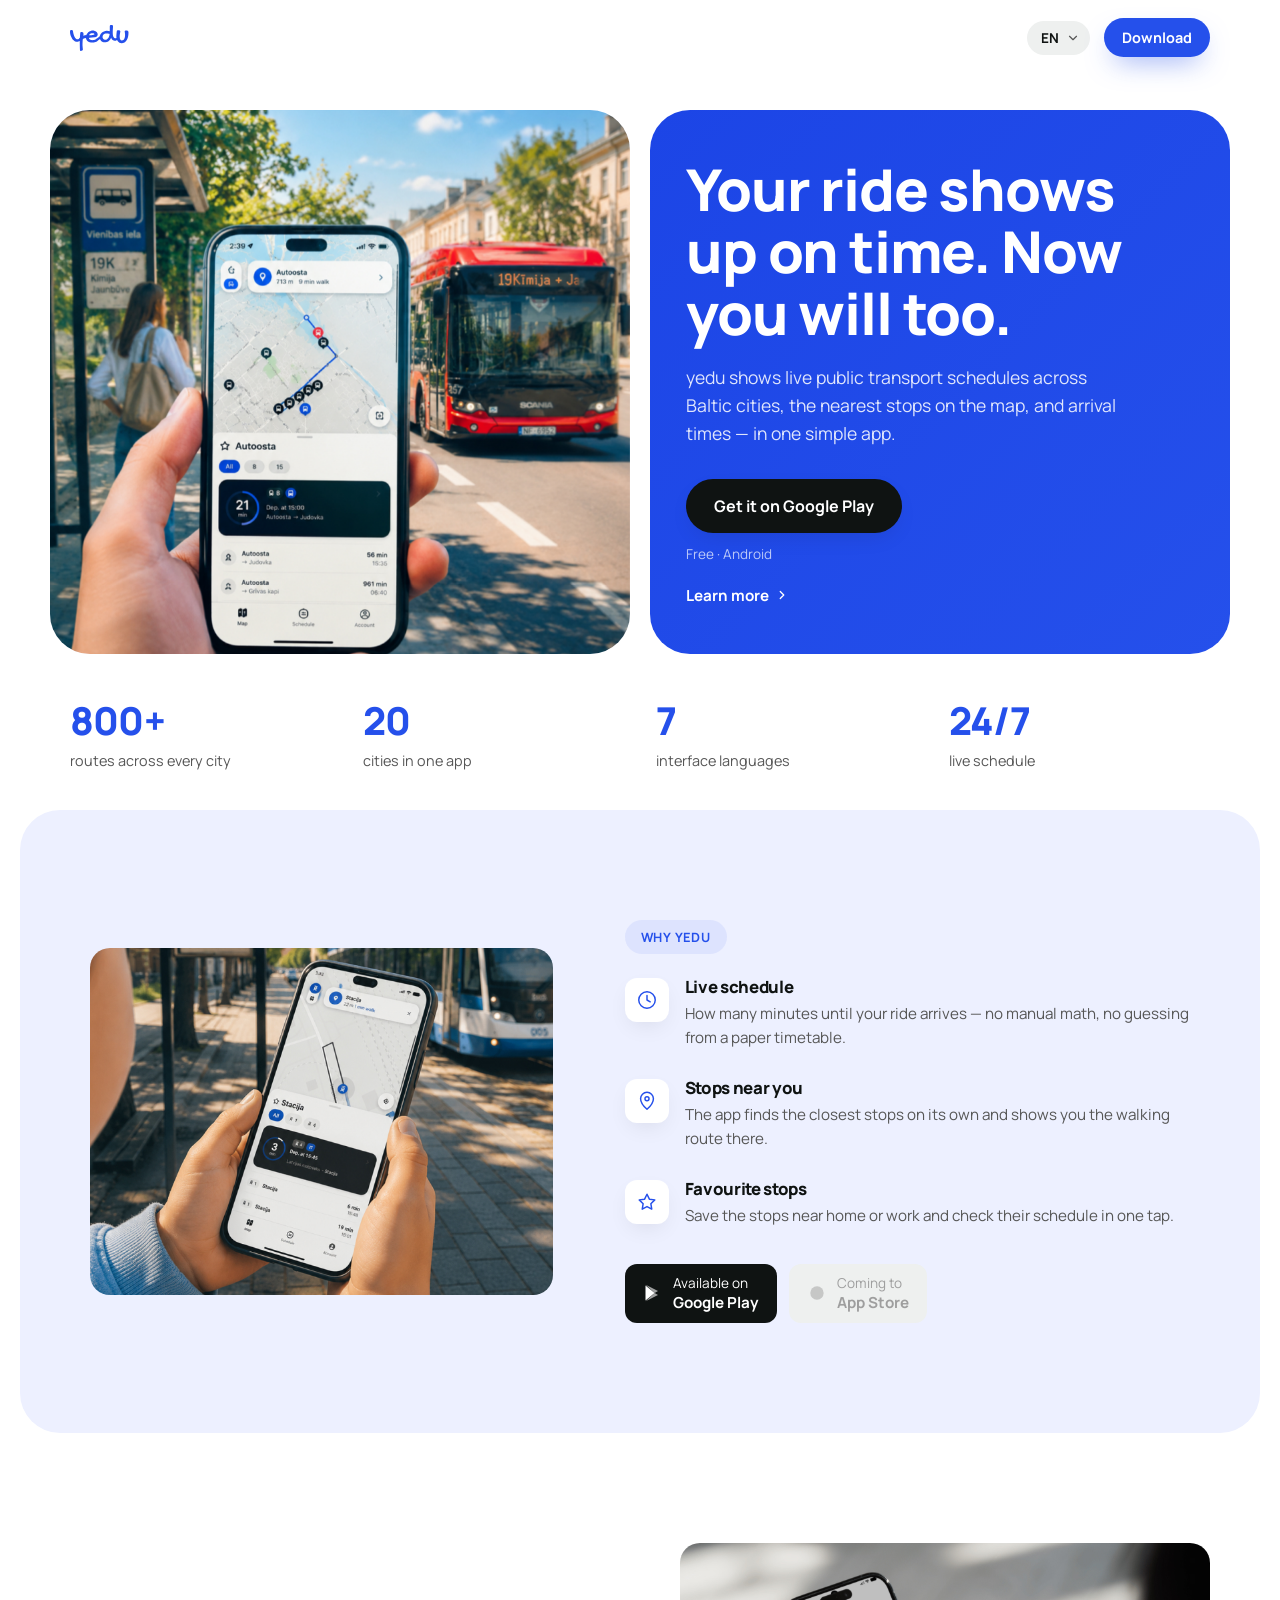
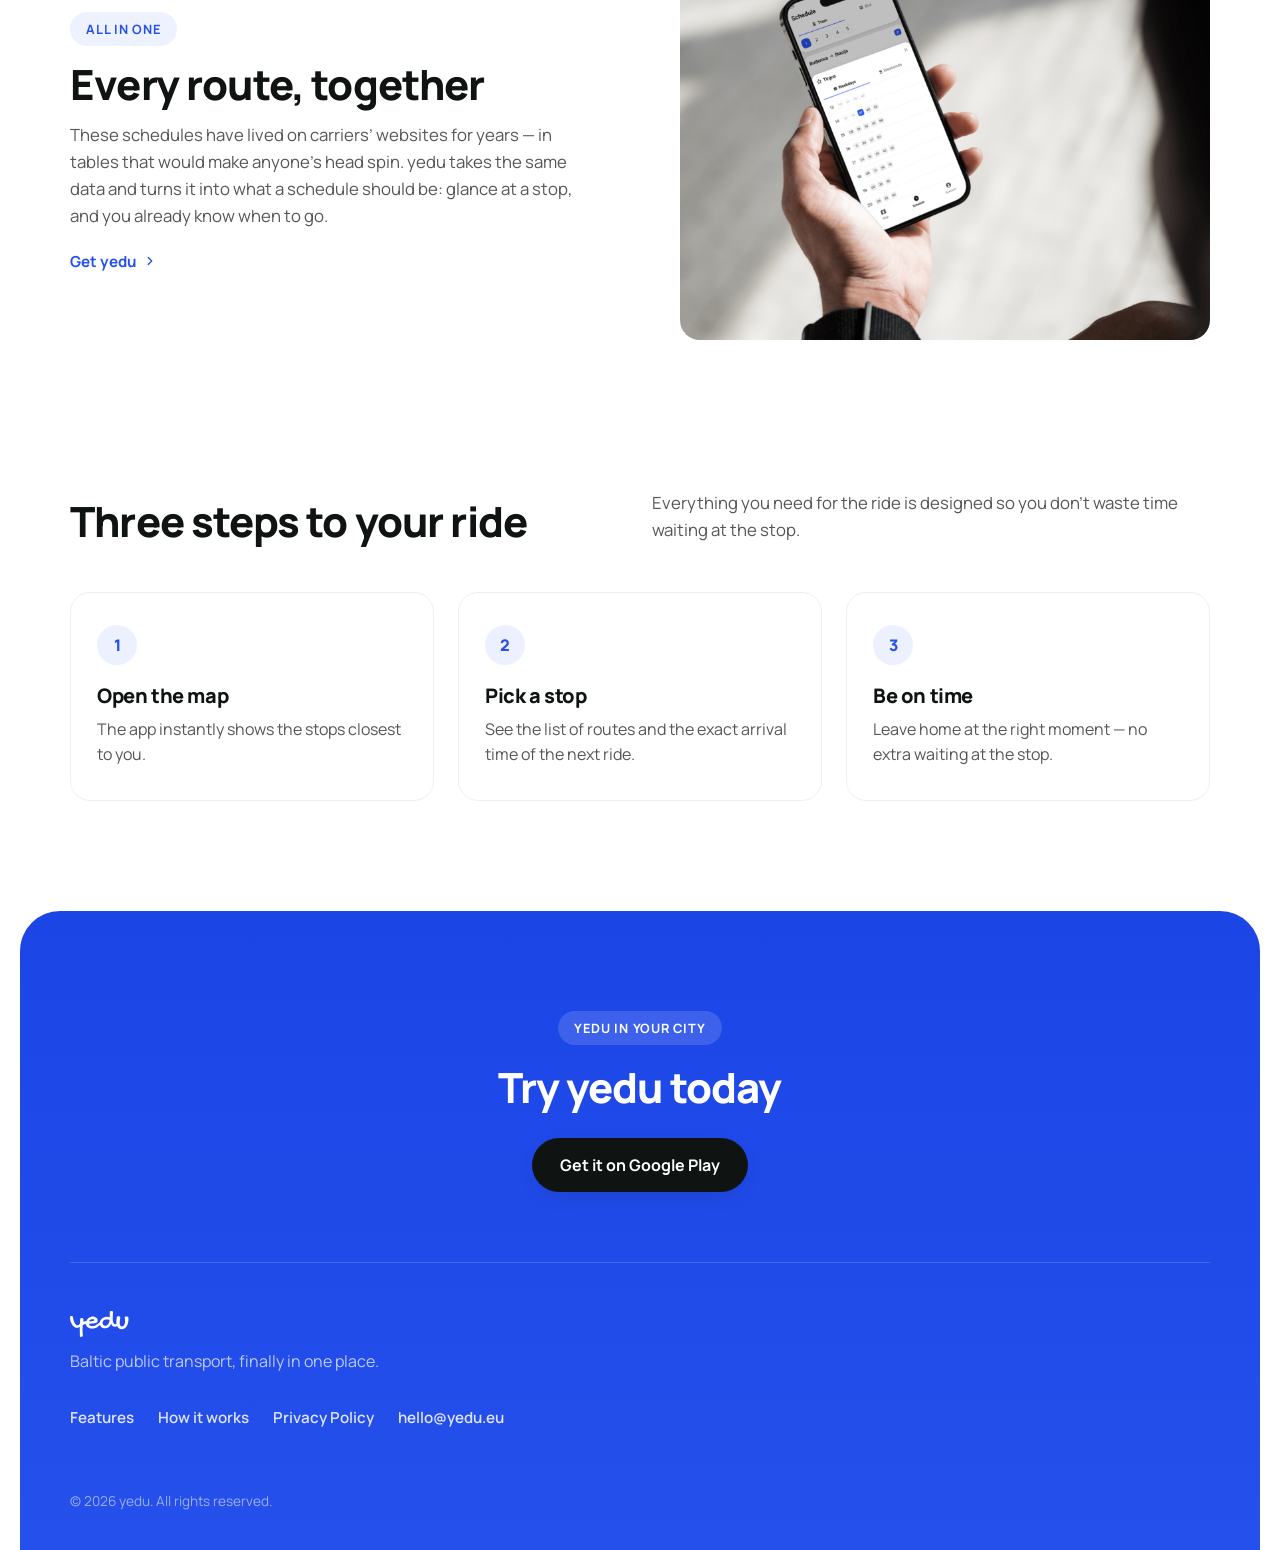
==== commit 94722bff: "link" ====
--- a/index.html
+++ b/index.html
@@ -32,7 +32,7 @@
         <option value="lt">LT</option>
         <option value="et">ET</option>
       </select>
-      <a href="#download" class="btn btn-accent btn-small" data-i18n="nav.download">Download</a>
+      <a href="https://play.google.com/store/apps/details?id=com.yedu" target="_blank" rel="noopener" class="btn btn-accent btn-small" data-i18n="nav.download">Download</a>
     </div>
   </div>
 </nav>
@@ -49,8 +49,8 @@
         the map, and arrival times — in one simple app.
       </p>
       <div class="hero-ctas">
-        <a href="#download" class="btn btn-primary" data-i18n="hero.ctaPrimary">Get it on Google Play</a>
-        <span class="hero-note" data-i18n="hero.ctaNote">Free · Android · currently in testing</span>
+        <a href="https://play.google.com/store/apps/details?id=com.yedu" target="_blank" rel="noopener" class="btn btn-primary" data-i18n="hero.ctaPrimary">Get it on Google Play</a>
+        <span class="hero-note" data-i18n="hero.ctaNote">Free · Android</span>
       </div>
       <a href="#features" class="chip-link">
         <span data-i18n="hero.ctaMore">Learn more</span>
@@ -126,7 +126,7 @@
         </div>
       </div>
       <div class="store-badges">
-        <a href="#download" class="store-badge">
+        <a href="https://play.google.com/store/apps/details?id=com.yedu" target="_blank" rel="noopener" class="store-badge">
           <svg viewBox="0 0 24 24" fill="currentColor" xmlns="http://www.w3.org/2000/svg"><path d="M3 3l11 9-11 9V3z"/><path d="M14 12l4-2.3L3.2 2 14 12z" opacity="0.6"/><path d="M14 12l4 2.3L3.2 22 14 12z" opacity="0.6"/></svg>
           <span><span data-i18n="why.storeAvailable">Available on</span><br><strong data-i18n="why.storeGoogle">Google Play</strong></span>
         </a>
@@ -149,7 +149,7 @@
         anyone's head spin. yedu takes the same data and turns it into what a schedule should be:
         glance at a stop, and you already know when to go.
       </p>
-      <a href="#download" class="chip-link on-light">
+      <a href="https://play.google.com/store/apps/details?id=com.yedu" target="_blank" rel="noopener" class="chip-link on-light">
         <span data-i18n="feature.cta">Get yedu</span>
         <svg viewBox="0 0 24 24" fill="none" xmlns="http://www.w3.org/2000/svg"><path d="M9 6l6 6-6 6" stroke="currentColor" stroke-width="2.2" stroke-linecap="round" stroke-linejoin="round"/></svg>
       </a>
@@ -191,7 +191,7 @@
     <div class="container">
       <span class="eyebrow" data-i18n="ctaBanner.eyebrow">yedu in your city</span>
       <h2 data-i18n="ctaBanner.title">Try yedu today</h2>
-      <a href="#" class="btn btn-primary" data-i18n="ctaBanner.button">Get it on Google Play</a>
+      <a href="https://play.google.com/store/apps/details?id=com.yedu" target="_blank" rel="noopener" class="btn btn-primary" data-i18n="ctaBanner.button">Get it on Google Play</a>
     </div>
   </section>
 
